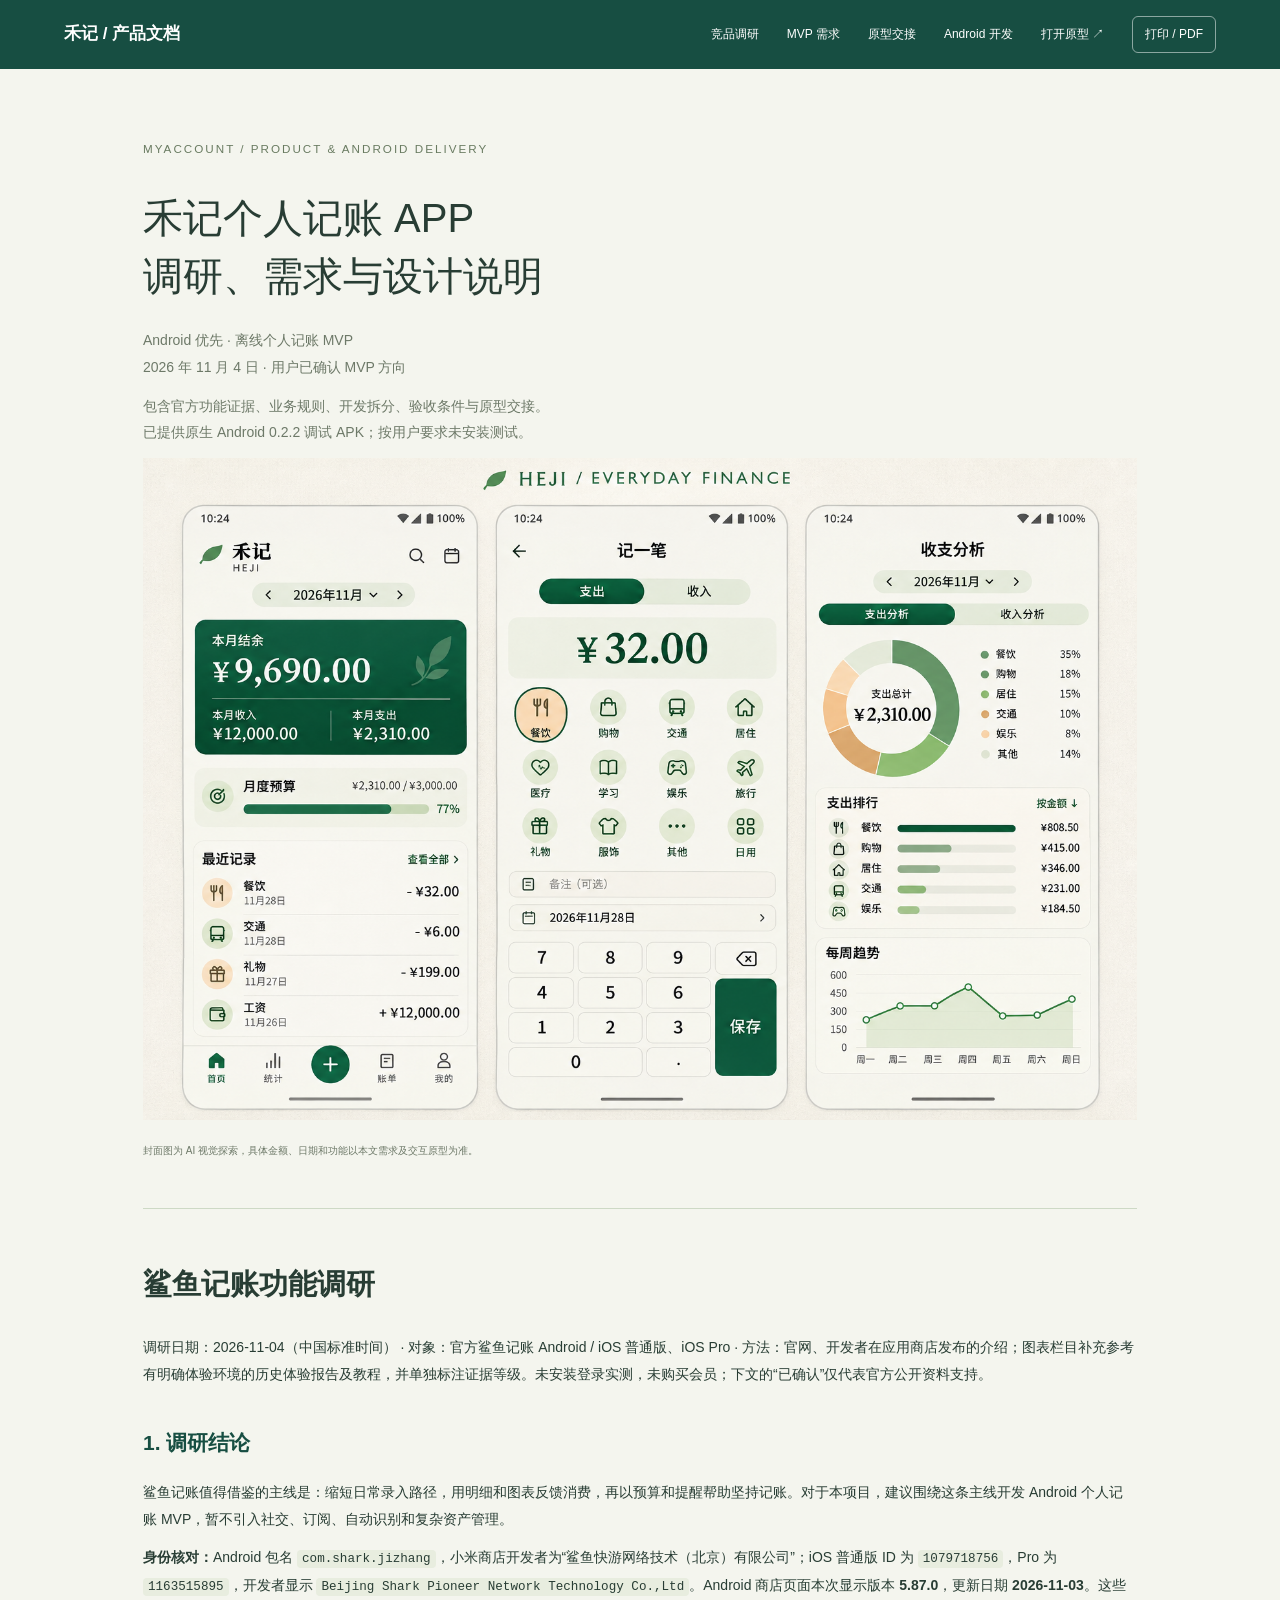
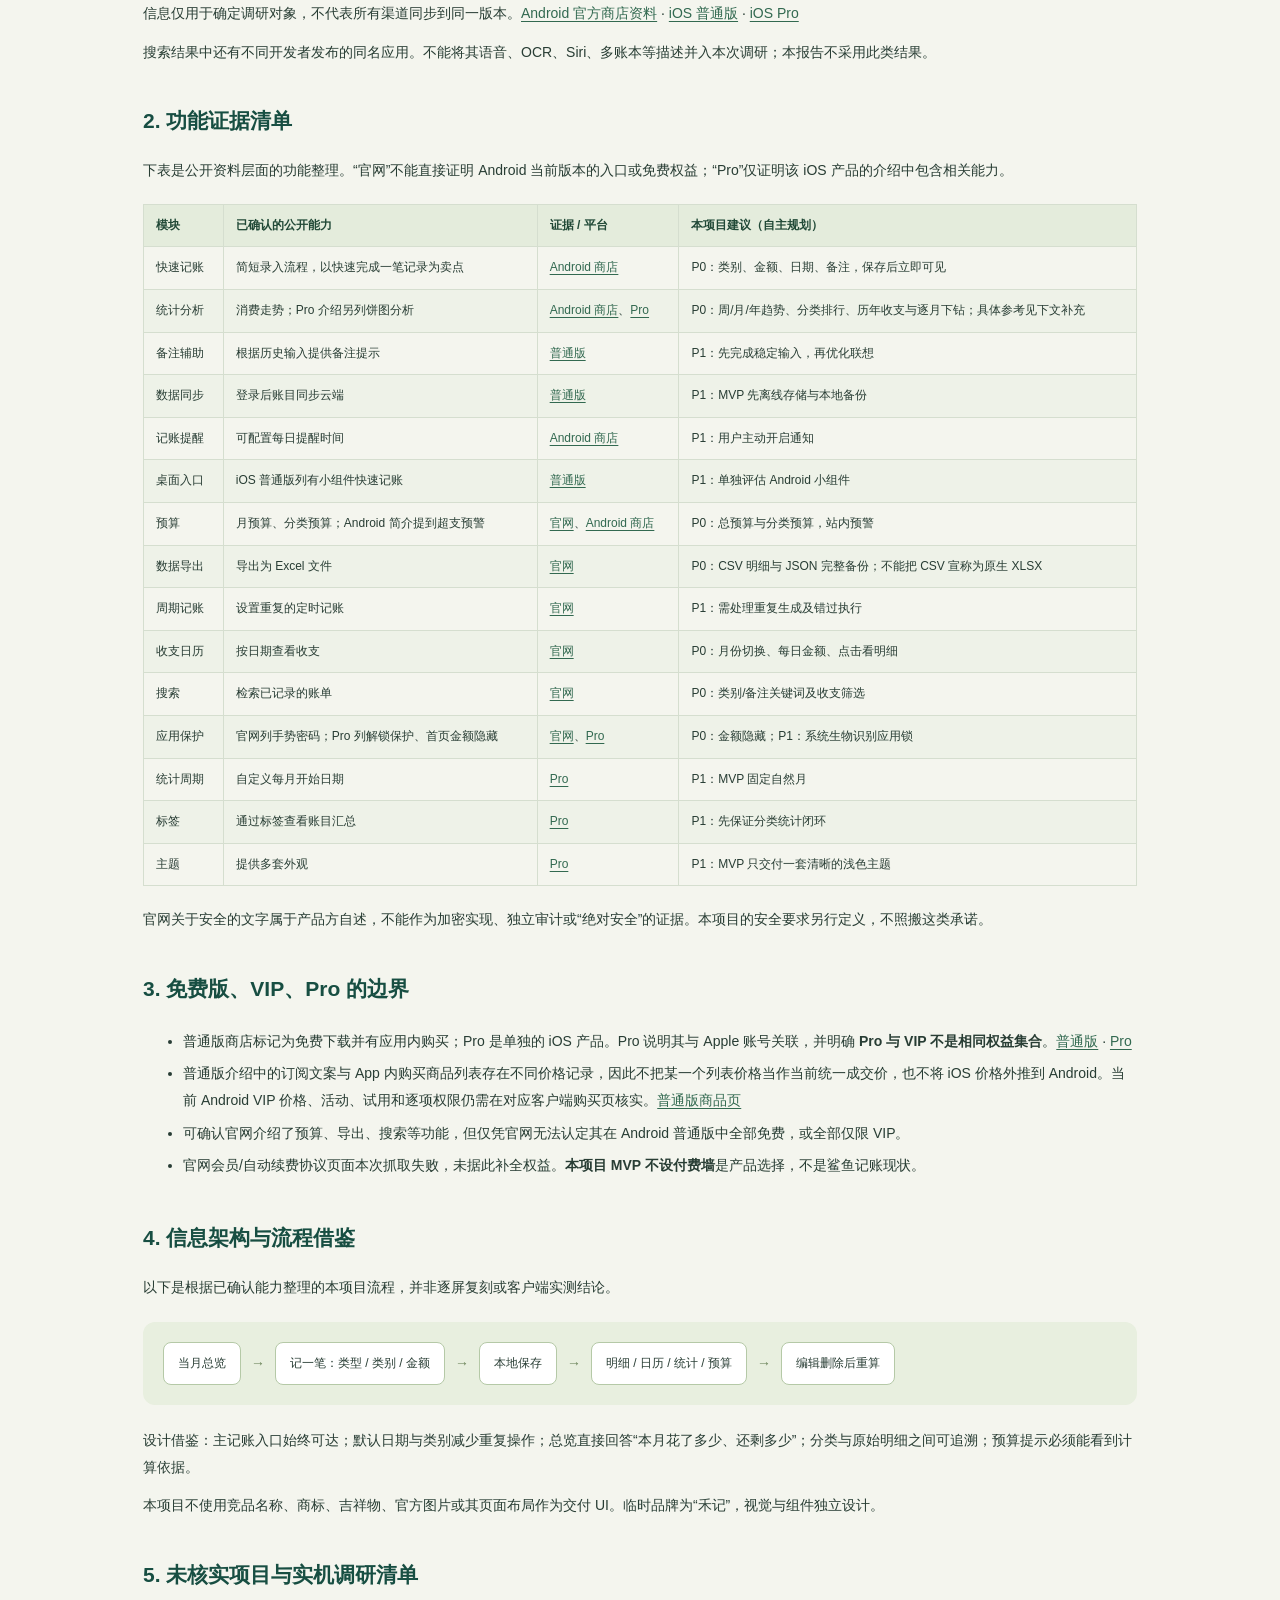
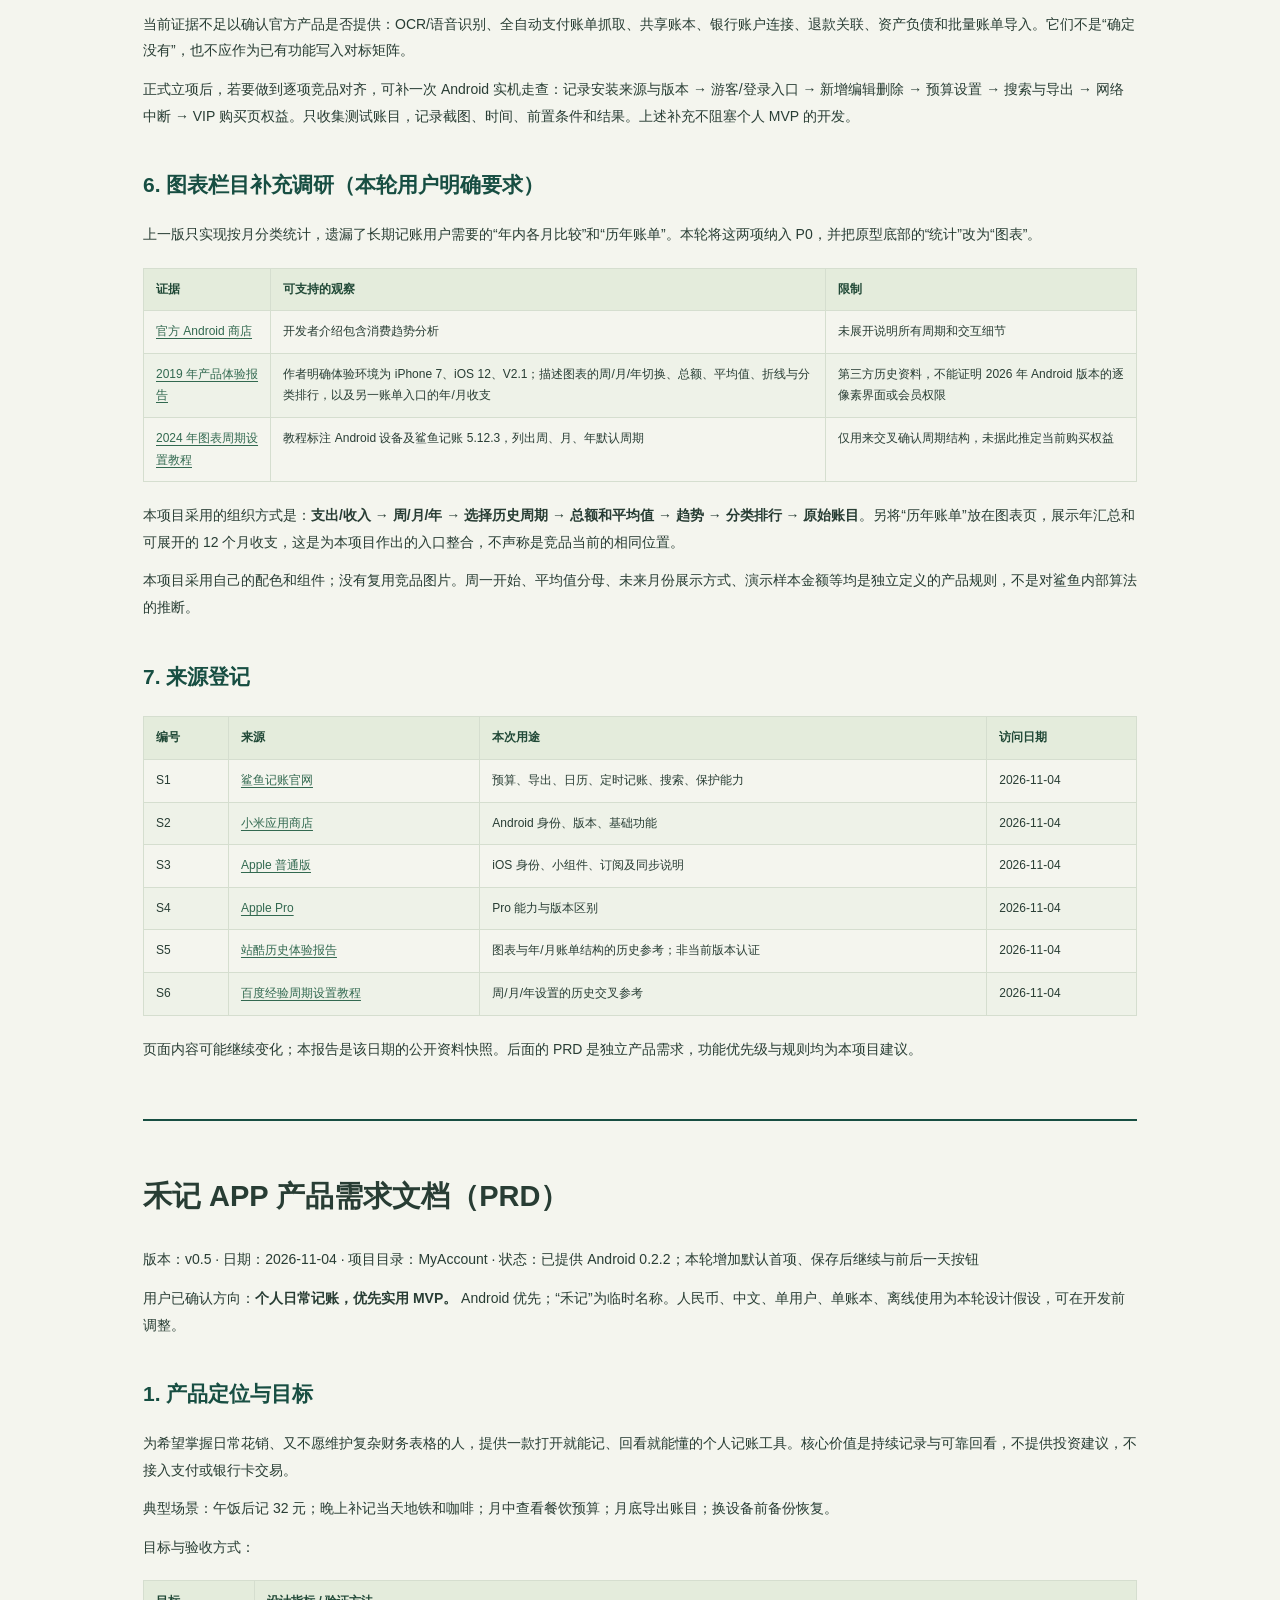
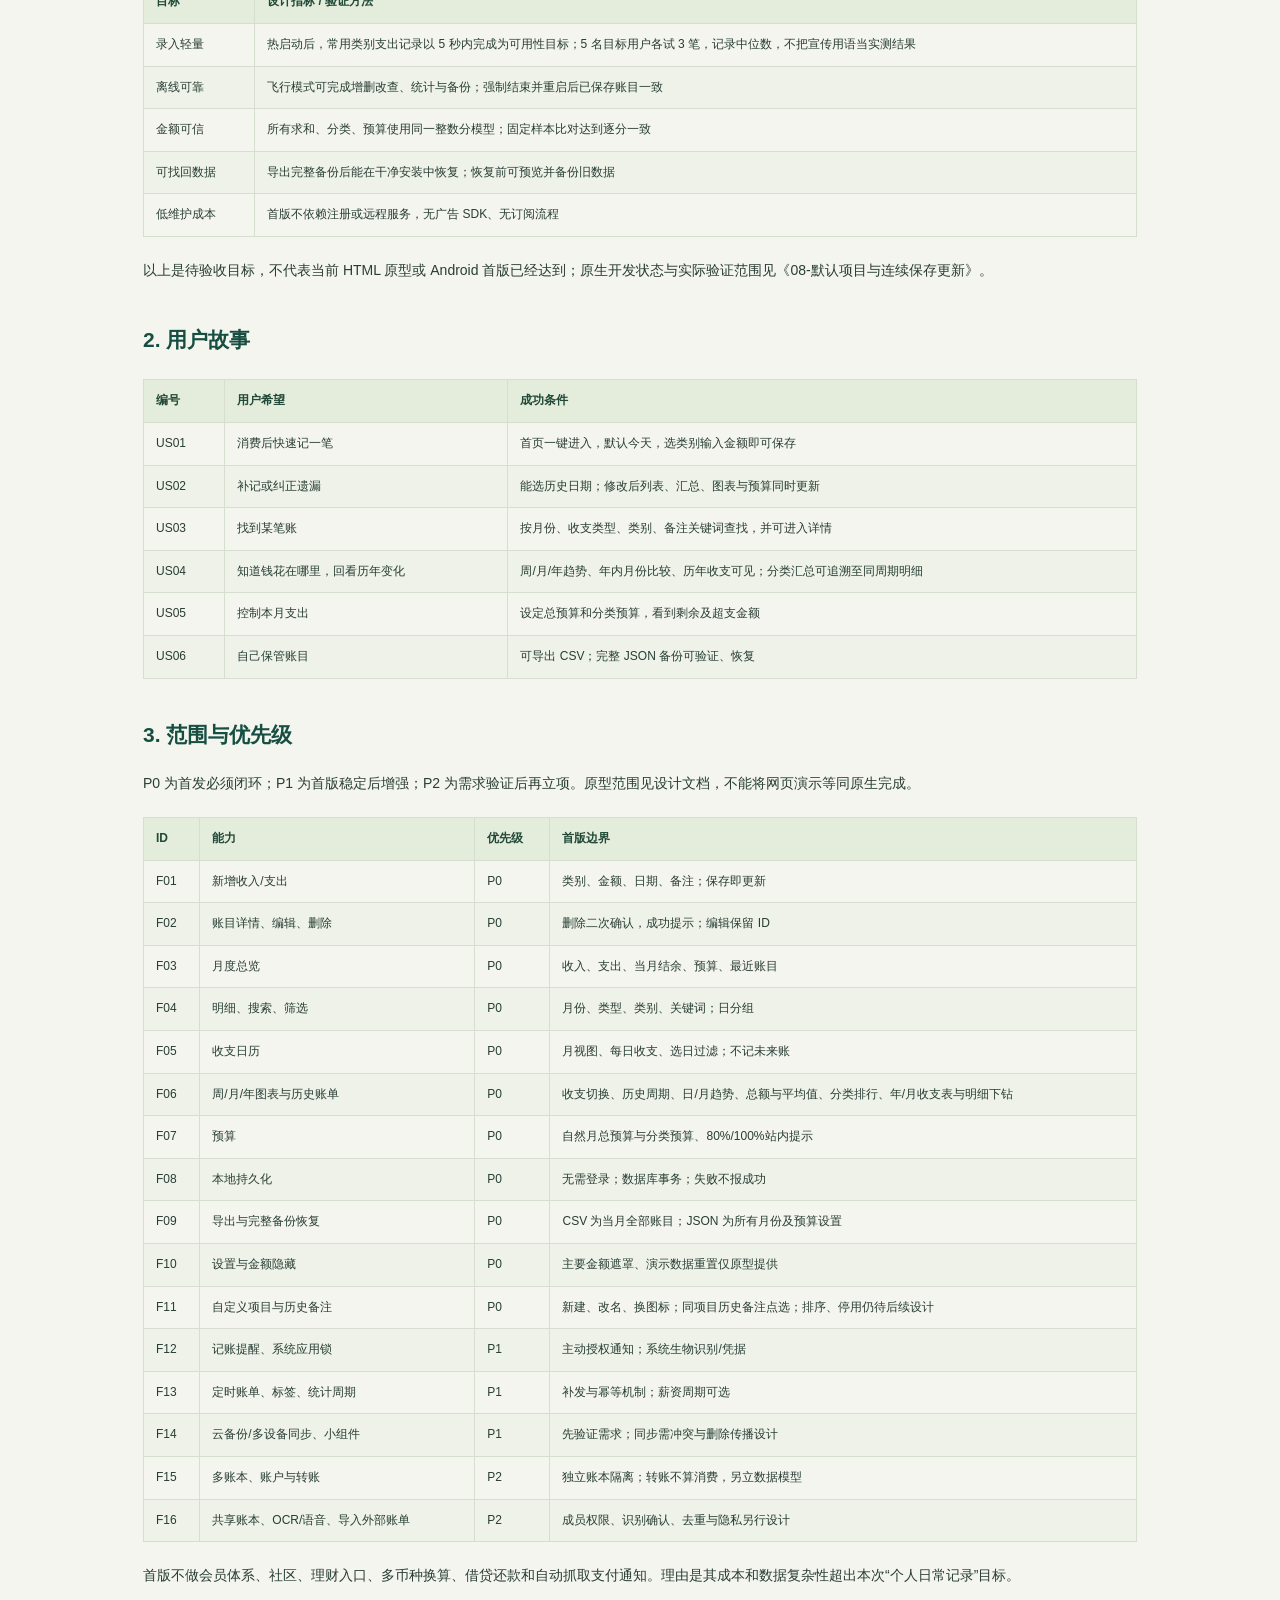
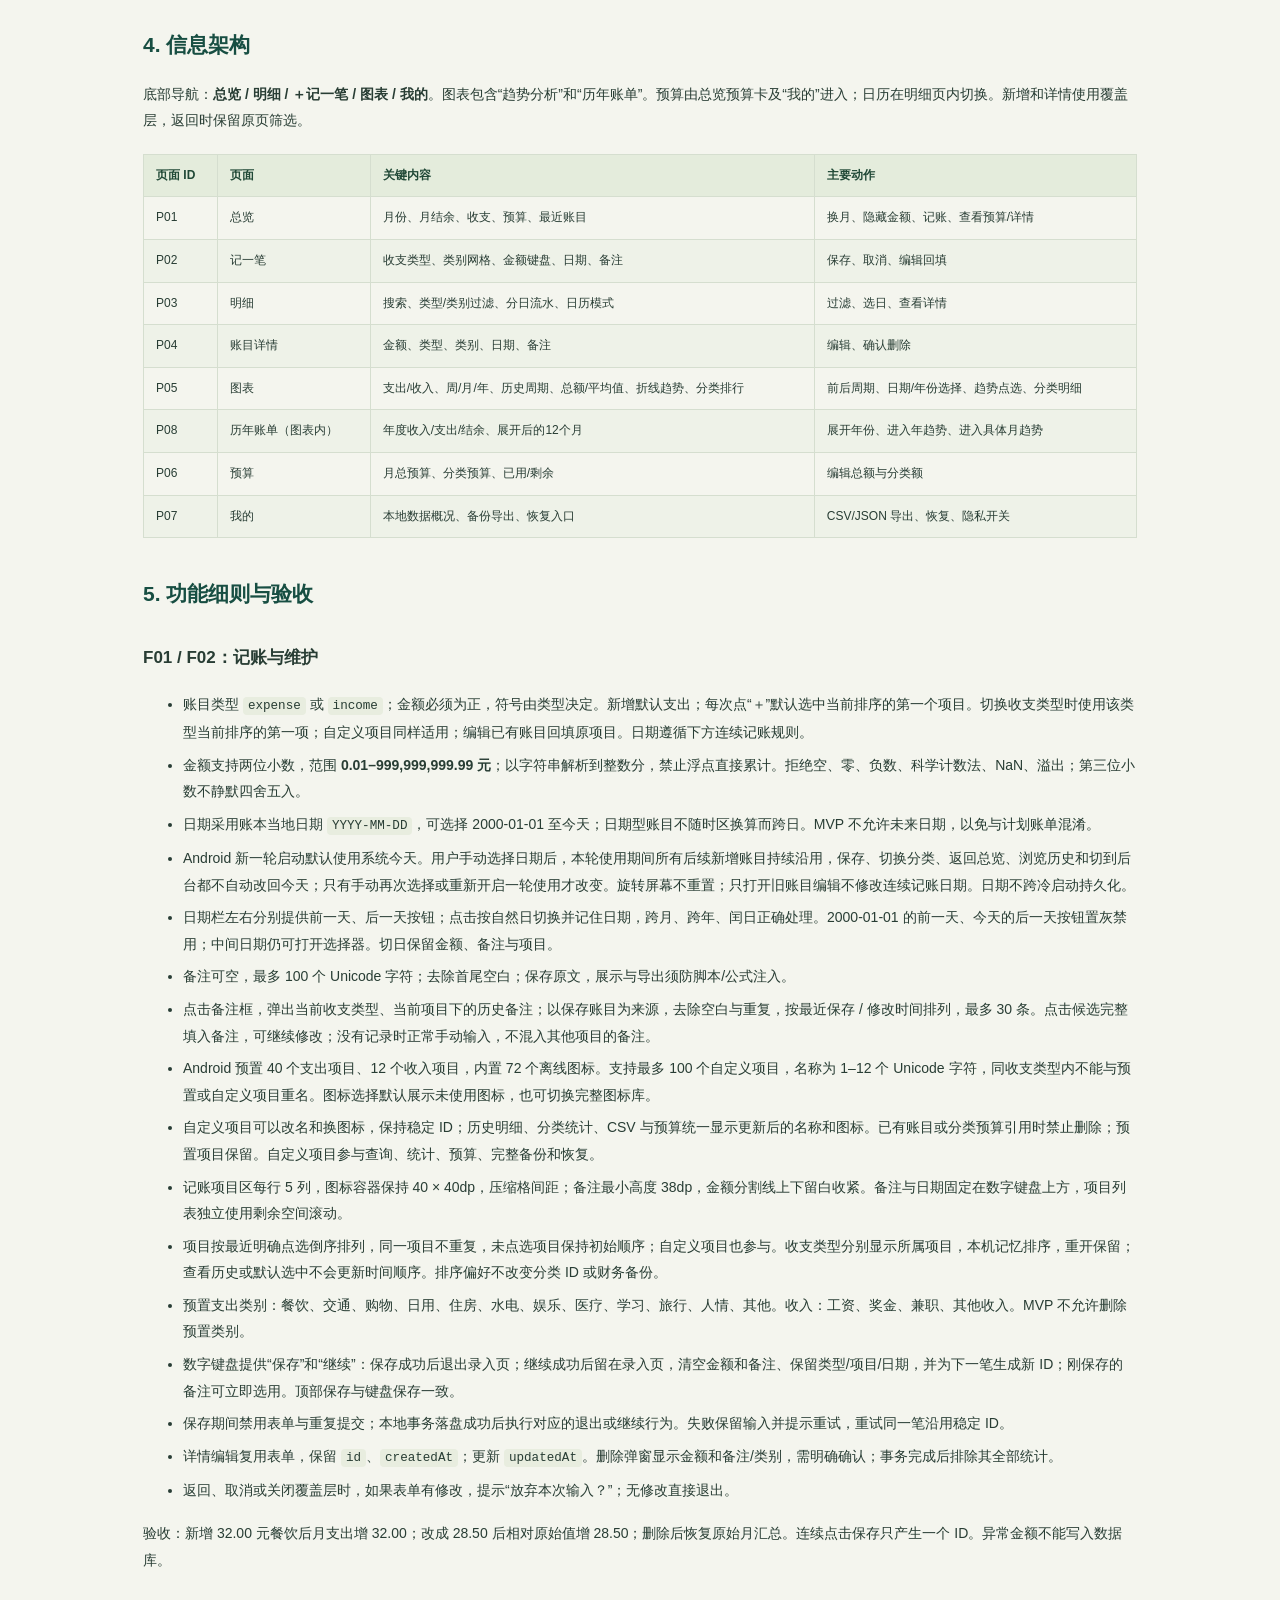
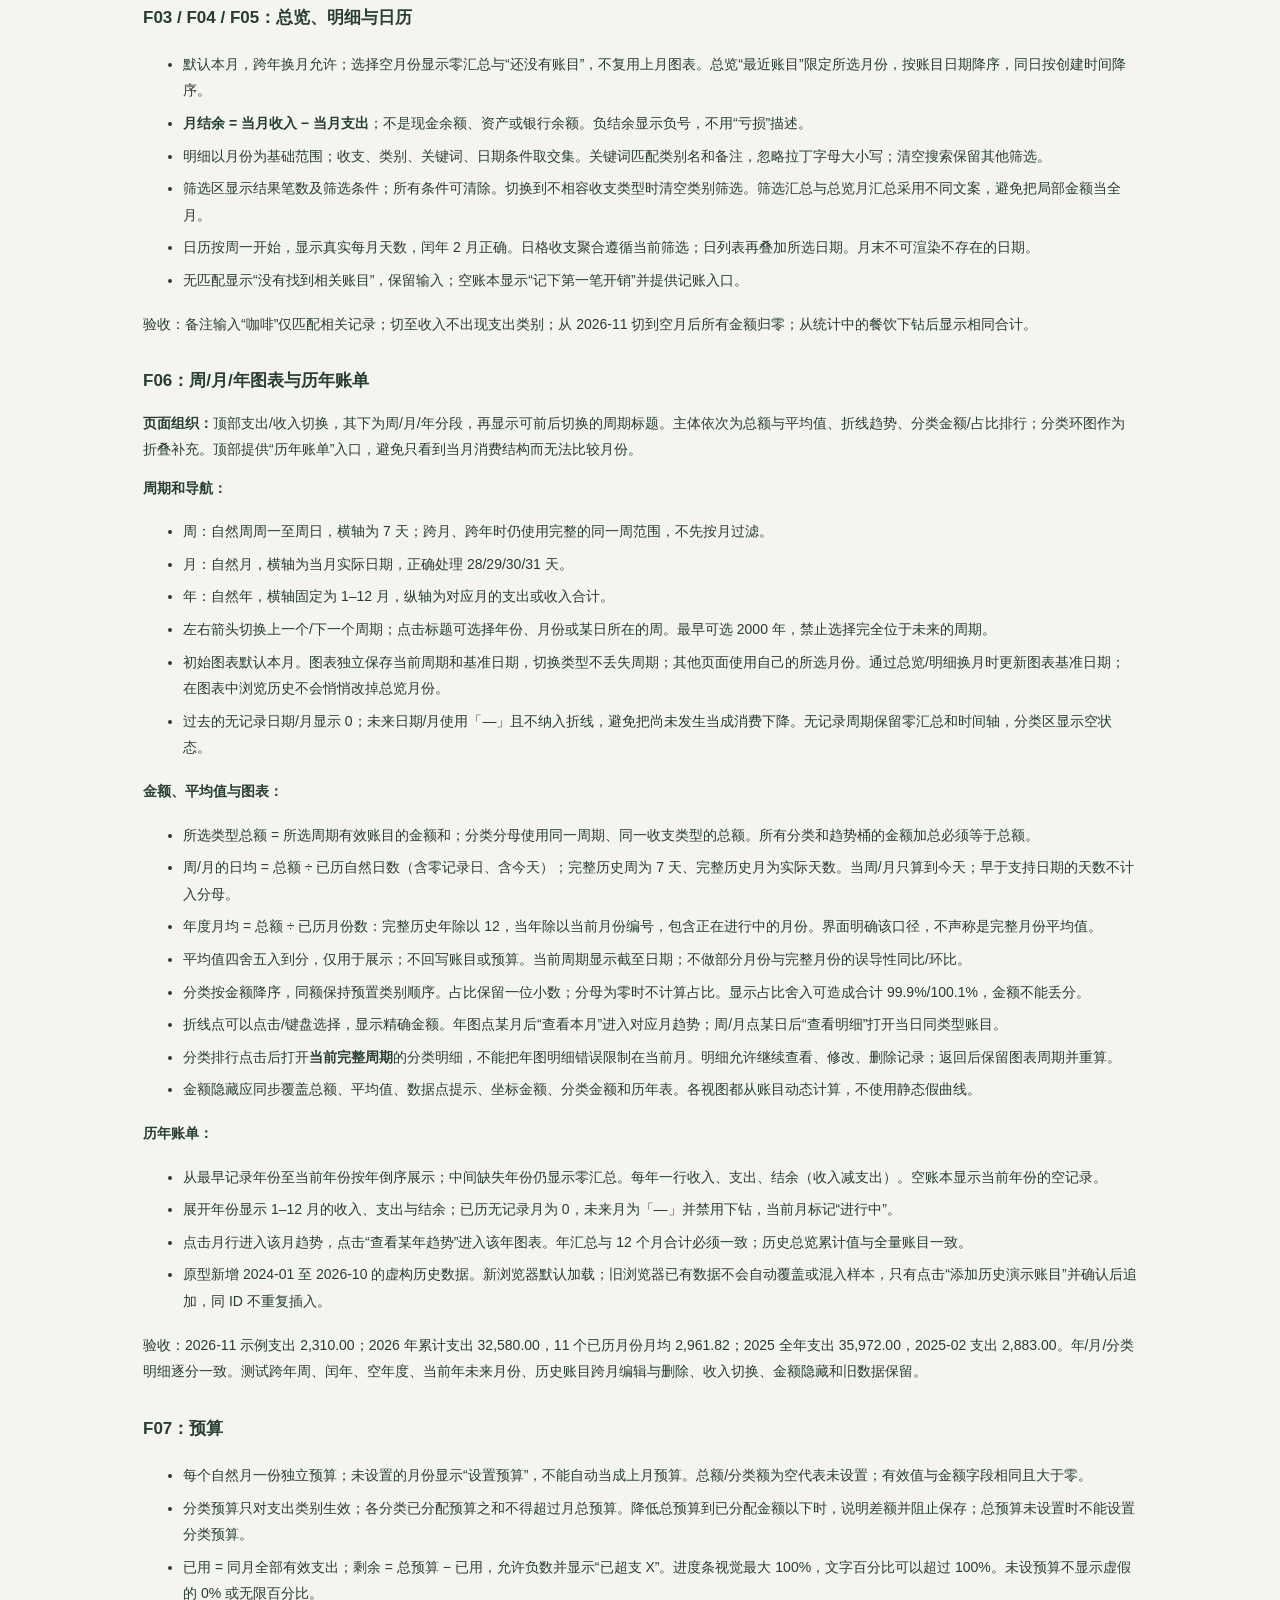
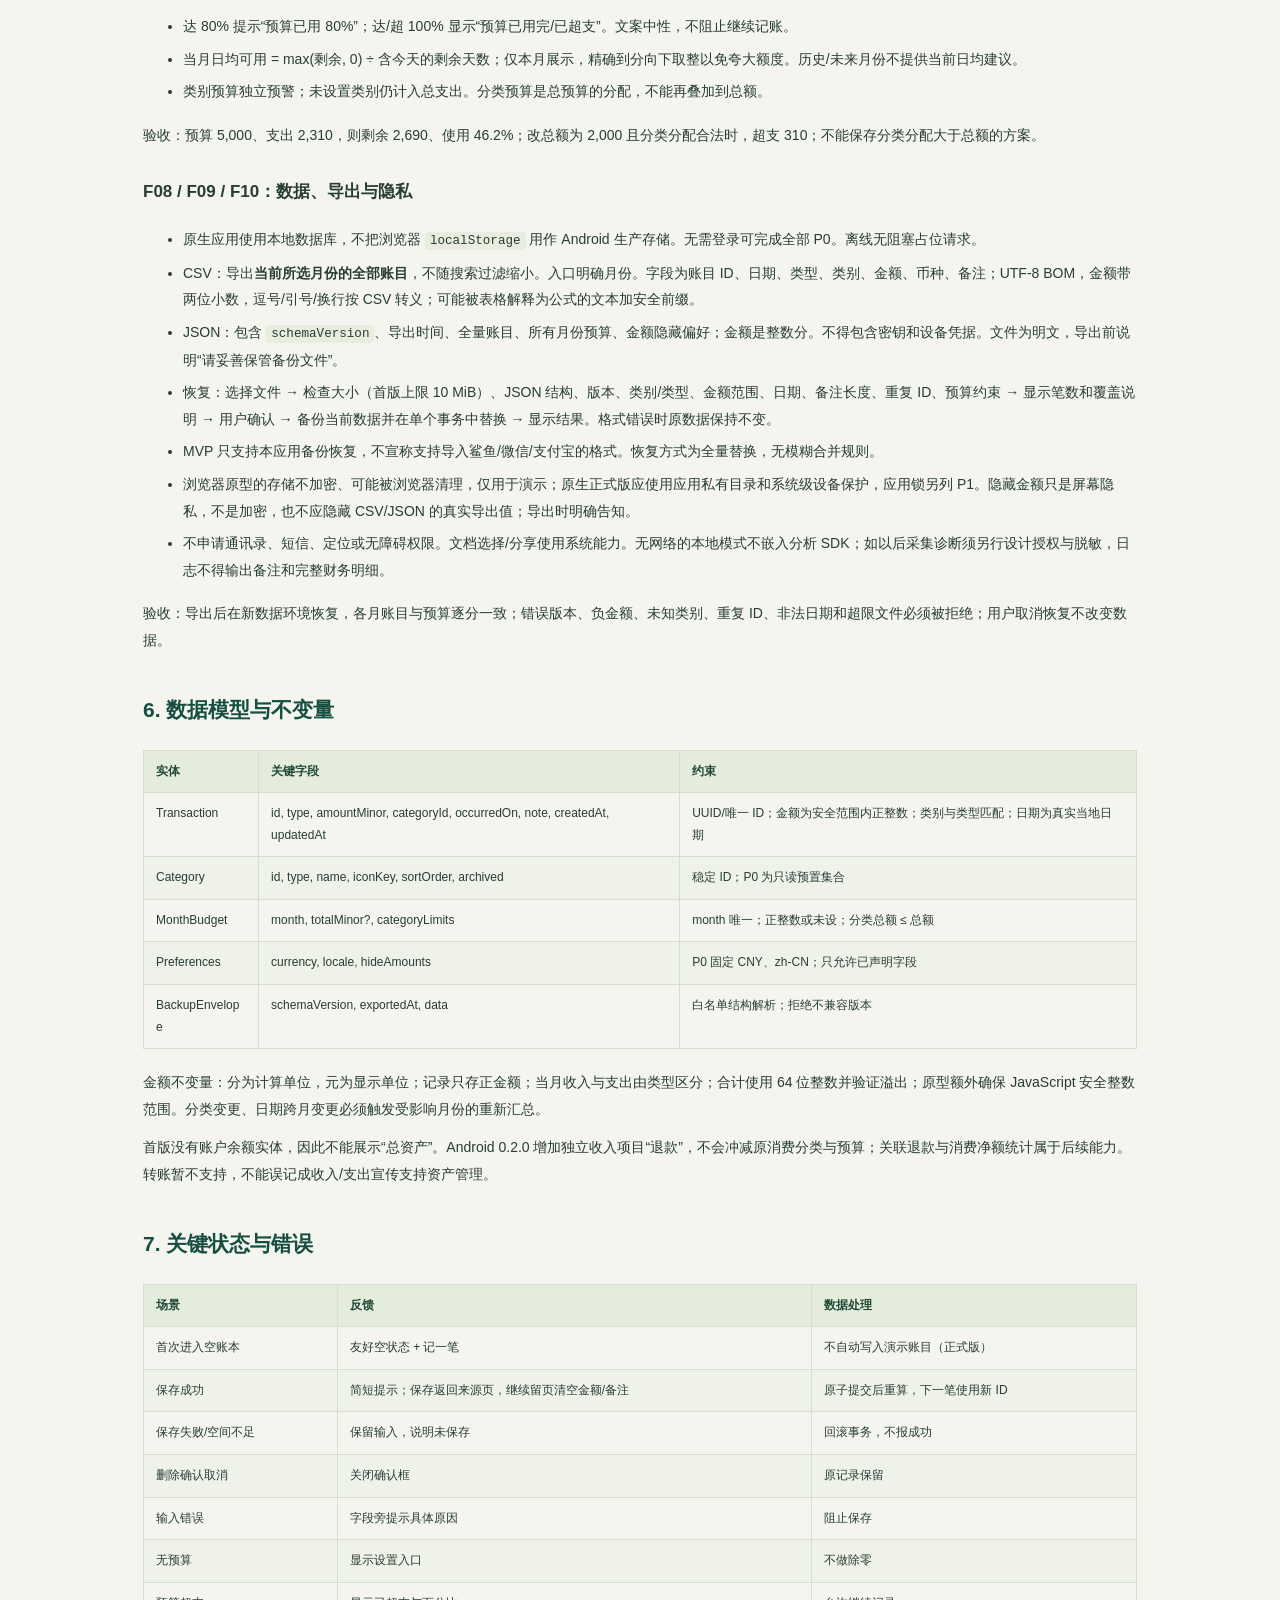
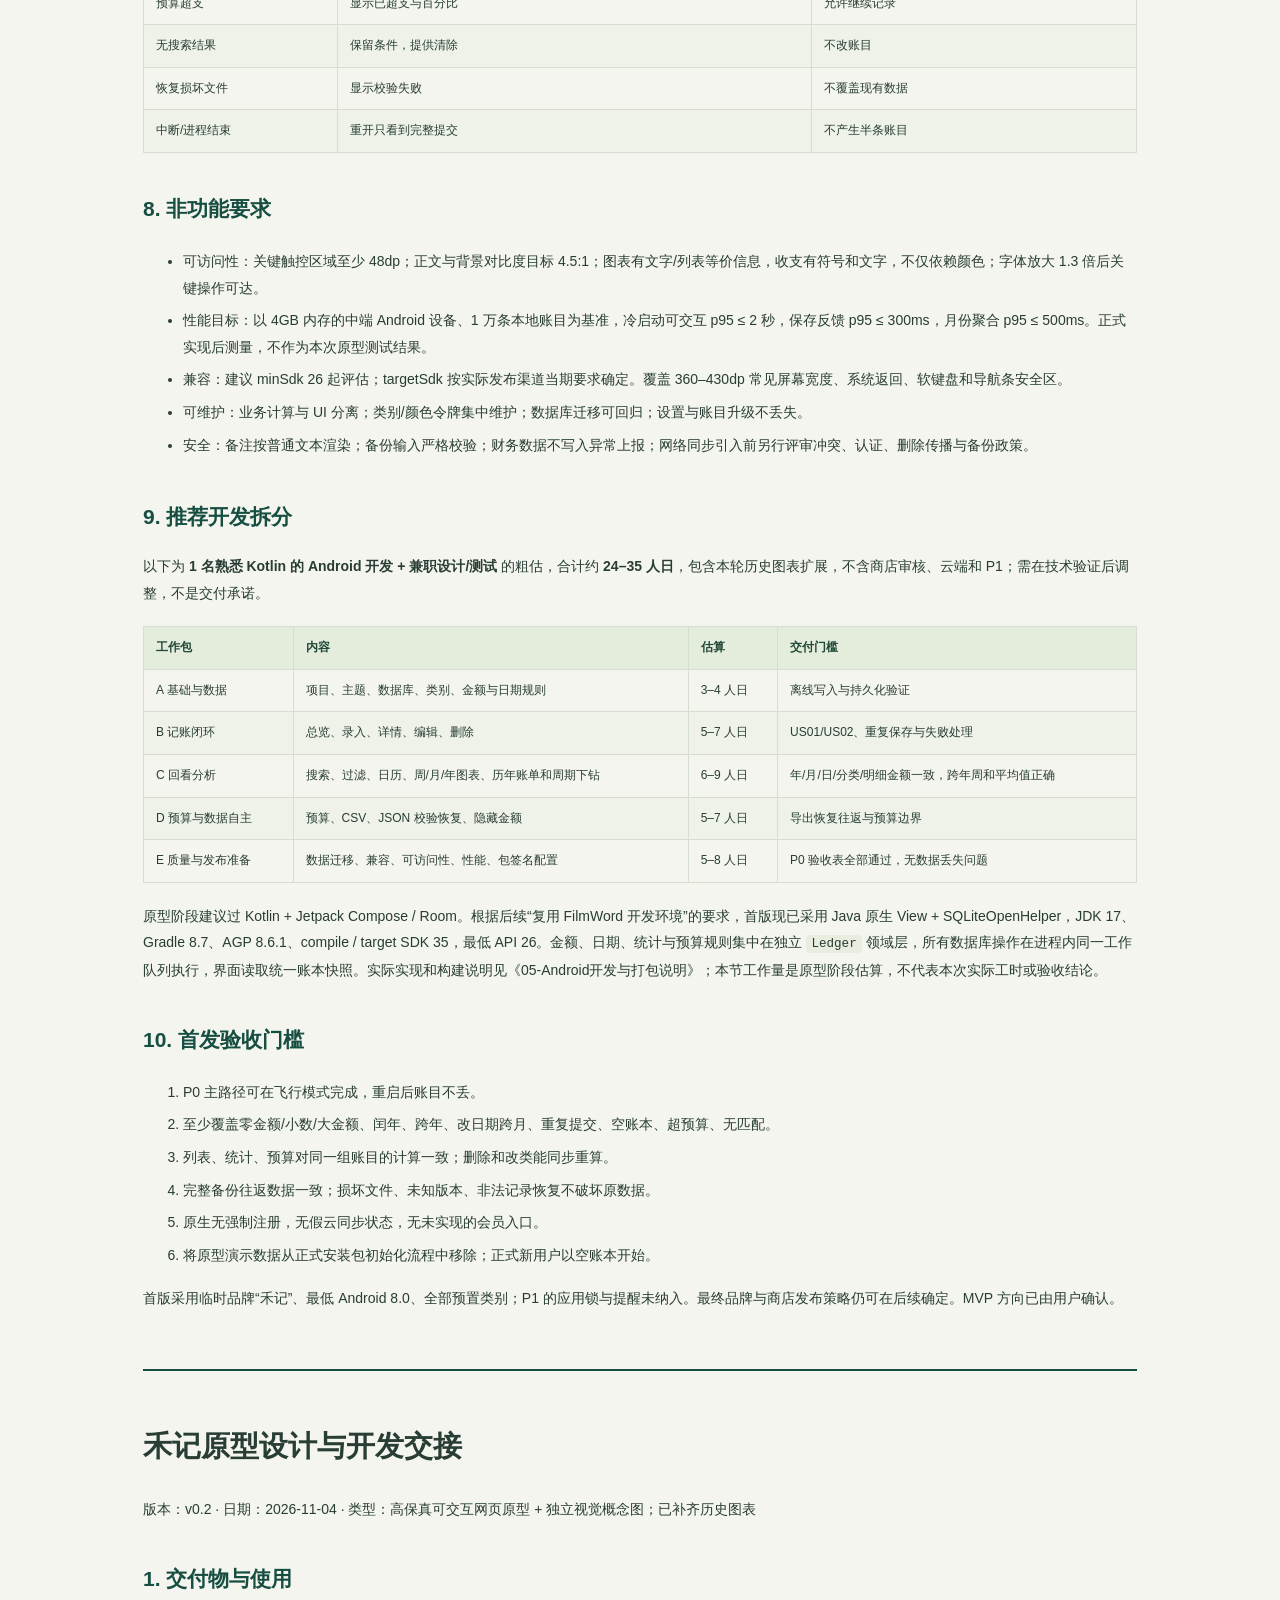
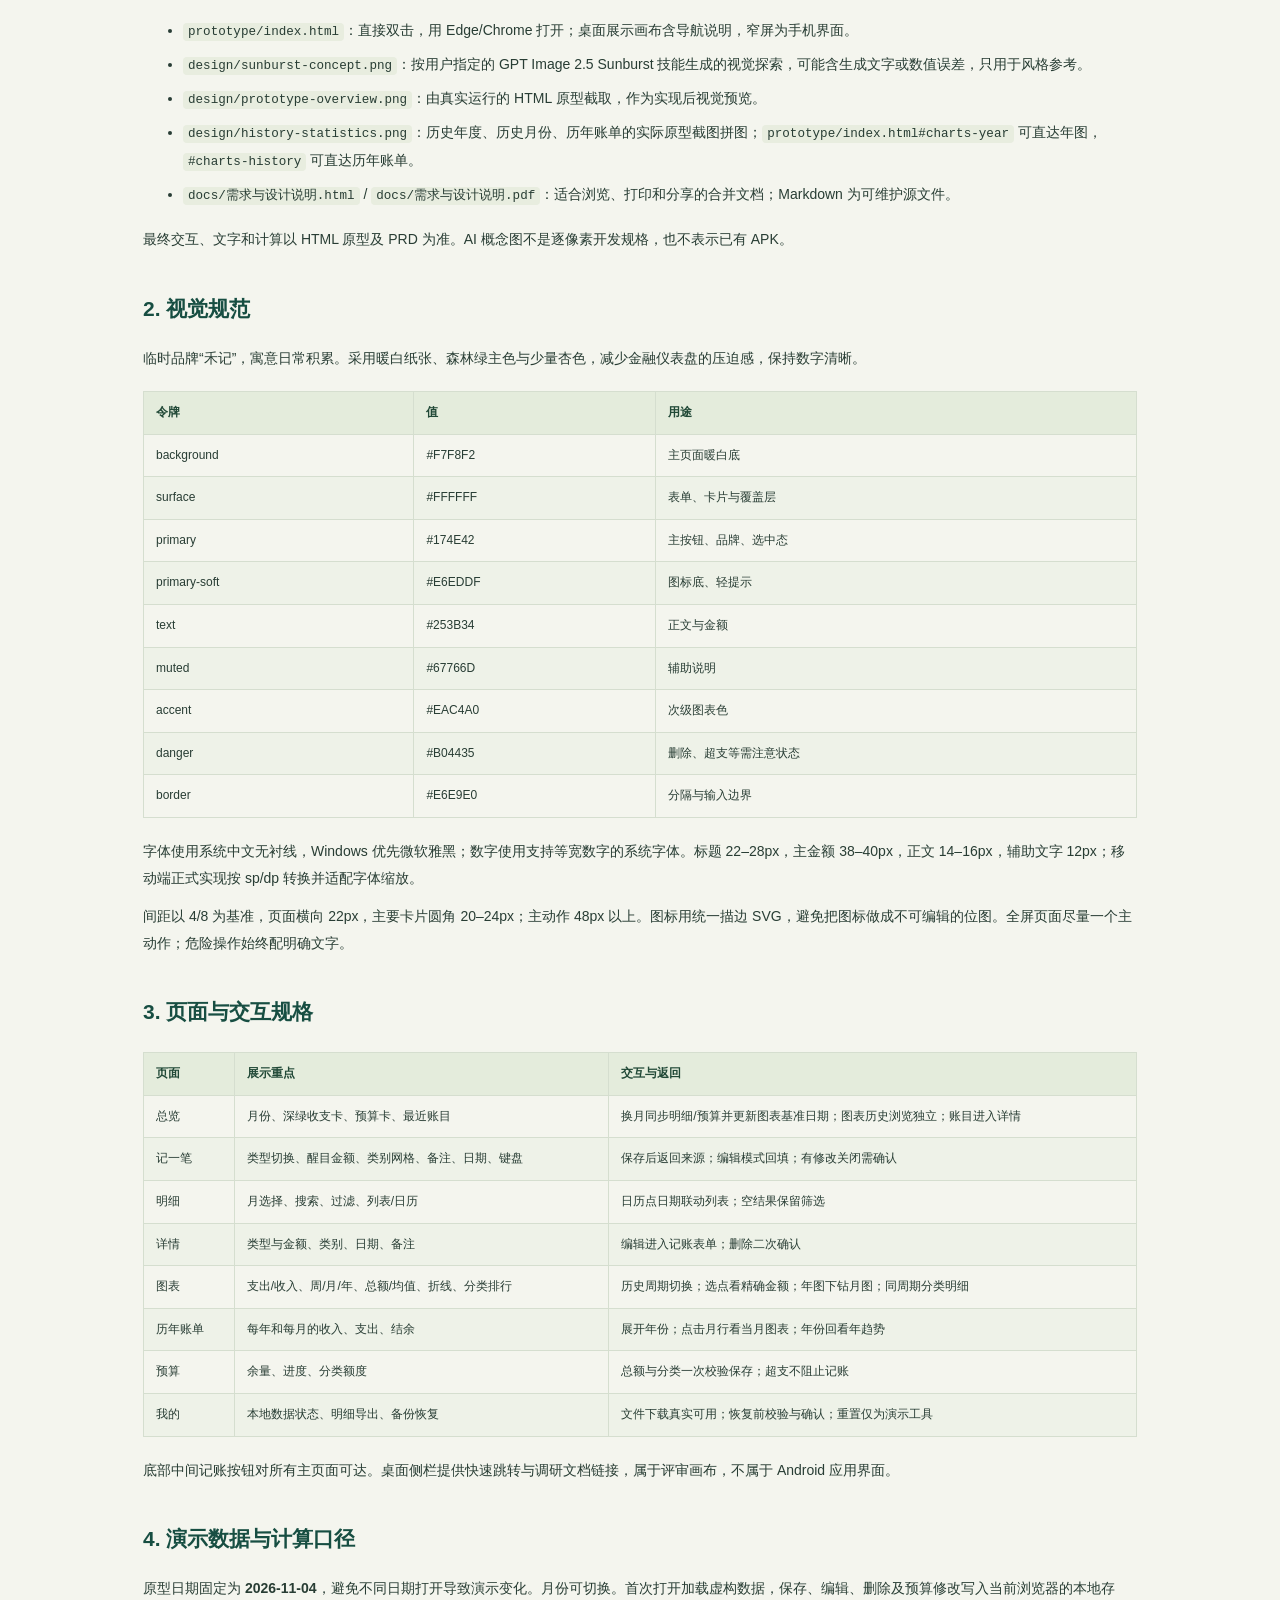
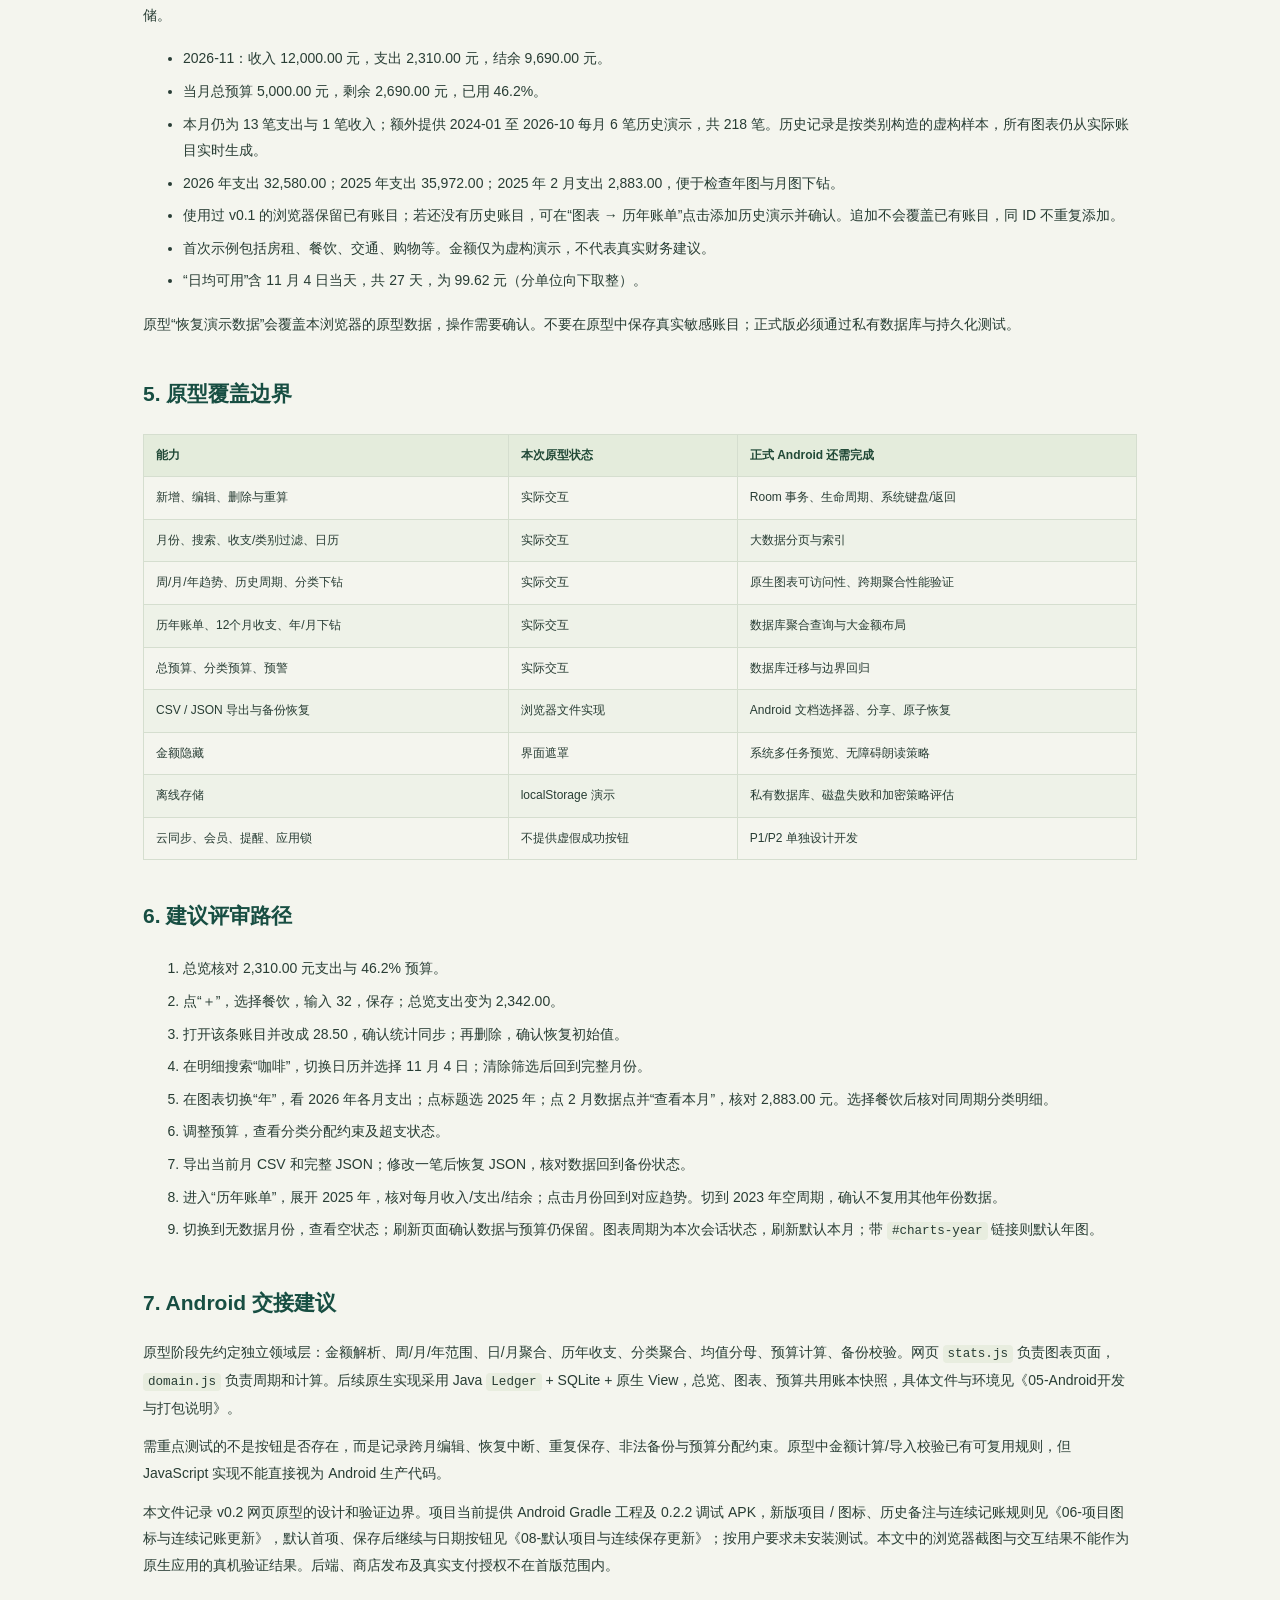
==== docs/需求与设计说明.html @ 13202011 "Add first-project defaults, continuous entry saves and day navigation" ====
<!doctype html><html lang="zh-CN"><head><meta charset="utf-8"><meta name="viewport" content="width=device-width,initial-scale=1"><title>禾记 · 调研、需求与设计说明</title><style>
*{box-sizing:border-box}html{scroll-behavior:smooth}body{margin:0;background:#f4f5ee;color:#283d34;font-family:"Microsoft YaHei","Segoe UI",sans-serif;font-size:14px;line-height:1.9}nav{position:sticky;top:0;z-index:3;background:#174e42;color:#fff;padding:16px 5%;display:flex;gap:28px;align-items:center;font-size:12px}nav a{color:#fff;text-decoration:none}nav strong{font-size:17px;margin-right:auto}main{max-width:1050px;margin:38px auto;padding:0 28px}.cover{padding:28px 0 36px;border-bottom:1px solid #cdd9c5}.cover small{letter-spacing:2px;color:#697b61}.cover h1{font-size:40px;font-weight:500;line-height:1.45}.cover p{color:#6d7968}article{scroll-margin-top:80px;padding:20px 0 45px}article+article{border-top:2px solid #174e42}h1{font-size:29px;margin:28px 0 22px}h2{font-size:21px;color:#174e42;margin:36px 0 16px}h3{font-size:17px;margin:28px 0 12px}p{margin:12px 0}table{border-collapse:collapse;width:100%;font-size:12px;margin:20px 0;line-height:1.8}th,td{border:1px solid #d5decf;padding:10px 12px;text-align:left;vertical-align:top;overflow-wrap:anywhere}th{background:#e4ecdc;color:#214937;font-weight:600}tbody tr:nth-child(even){background:#eef2e8}a{color:#326950;text-underline-offset:3px}li{padding:3px 0}code{background:#e8eddf;padding:2px 5px;border-radius:4px;font-family:Consolas,monospace;font-size:.9em;overflow-wrap:anywhere}pre{white-space:pre-wrap;background:#e8eddf;padding:18px;border-radius:12px;line-height:1.6;overflow:auto}pre code{padding:0}blockquote{border-left:3px solid #93ad84;margin:20px 0;padding:0 18px}img{max-width:100%}.print-button{border:1px solid #ffffff80;background:none;color:white;padding:6px 12px;border-radius:6px;cursor:pointer;font:inherit}.flow{display:flex;flex-wrap:wrap;gap:10px;margin:22px 0;padding:20px;background:#e8efdf;border-radius:12px}.flow span{background:white;border:1px solid #b5c9a7;border-radius:8px;padding:9px 14px;font-size:12px}.flow i{align-self:center;font-style:normal;color:#6d865c}.footer{padding:25px 0;color:#74846b;font-size:11px}
@media(max-width:700px){nav{gap:12px;flex-wrap:wrap;padding:12px 18px}nav strong{width:100%}main{padding:0 17px;margin-top:20px}.cover h1{font-size:30px}h1{font-size:25px}table{display:block;overflow:auto}th,td{min-width:100px}.print-button{display:none}}
@media print{@page{size:A4;margin:16mm 13mm 18mm}body{background:white;font-size:10px;line-height:1.7}nav{display:none}main{max-width:none;margin:0;padding:0}.cover{break-after:page;padding:30mm 0 0;border:0}.cover h1{font-size:32px}.cover img{margin-top:25px;width:100%}article{padding:0;scroll-margin:0}article+article{break-before:page;border:0}h1{font-size:23px}h2{font-size:16px;margin-top:22px}h3{font-size:13px}h1,h2,h3{break-after:avoid}table{font-size:9px;line-height:1.6;display:table}th,td{padding:6px;min-width:0}tr{break-inside:avoid}thead{display:table-header-group}pre{font-size:9px;break-inside:avoid}a{color:#28543d;text-decoration:none}.flow{break-inside:avoid}p{orphans:3;widows:3}.footer{display:none}}
</style></head><body><nav><strong>禾记 / 产品文档</strong><a href="#research">竞品调研</a><a href="#prd">MVP 需求</a><a href="#design">原型交接</a><a href="#android">Android 开发</a><a href="../prototype/index.html">打开原型 ↗</a><button class="print-button" onclick="window.print()">打印 / PDF</button></nav><main><section class="cover"><small>MYACCOUNT / PRODUCT & ANDROID DELIVERY</small><h1>禾记个人记账 APP<br>调研、需求与设计说明</h1><p>Android 优先 · 离线个人记账 MVP<br>2026 年 11 月 4 日 · 用户已确认 MVP 方向</p><p>包含官方功能证据、业务规则、开发拆分、验收条件与原型交接。<br>已提供原生 Android 0.2.2 调试 APK；按用户要求未安装测试。</p><img src="../design/sunburst-concept.png" alt="Sunburst 原创视觉探索"><p style="font-size:10px">封面图为 AI 视觉探索，具体金额、日期和功能以本文需求及交互原型为准。</p></section><article id="research"><h1 id="_1">鲨鱼记账功能调研</h1>
<p>调研日期：2026-11-04（中国标准时间） · 对象：官方鲨鱼记账 Android / iOS 普通版、iOS Pro · 方法：官网、开发者在应用商店发布的介绍；图表栏目补充参考有明确体验环境的历史体验报告及教程，并单独标注证据等级。未安装登录实测，未购买会员；下文的“已确认”仅代表官方公开资料支持。</p>
<h2 id="1">1. 调研结论</h2>
<p>鲨鱼记账值得借鉴的主线是：缩短日常录入路径，用明细和图表反馈消费，再以预算和提醒帮助坚持记账。对于本项目，建议围绕这条主线开发 Android 个人记账 MVP，暂不引入社交、订阅、自动识别和复杂资产管理。</p>
<p><strong>身份核对：</strong>Android 包名 <code>com.shark.jizhang</code>，小米商店开发者为“鲨鱼快游网络技术（北京）有限公司”；iOS 普通版 ID 为 <code>1079718756</code>，Pro 为 <code>1163515895</code>，开发者显示 <code>Beijing Shark Pioneer Network Technology Co.,Ltd</code>。Android 商店页面本次显示版本 <strong>5.87.0</strong>，更新日期 <strong>2026-11-03</strong>。这些信息仅用于确定调研对象，不代表所有渠道同步到同一版本。<a href="https://m.app.mi.com/details?id=com.shark.jizhang">Android 官方商店资料</a> · <a href="https://apps.apple.com/cn/app/id1079718756">iOS 普通版</a> · <a href="https://apps.apple.com/cn/app/id1163515895">iOS Pro</a></p>
<p>搜索结果中还有不同开发者发布的同名应用。不能将其语音、OCR、Siri、多账本等描述并入本次调研；本报告不采用此类结果。</p>
<h2 id="2">2. 功能证据清单</h2>
<p>下表是公开资料层面的功能整理。“官网”不能直接证明 Android 当前版本的入口或免费权益；“Pro”仅证明该 iOS 产品的介绍中包含相关能力。</p>
<table>
<thead>
<tr>
<th>模块</th>
<th>已确认的公开能力</th>
<th>证据 / 平台</th>
<th>本项目建议（自主规划）</th>
</tr>
</thead>
<tbody>
<tr>
<td>快速记账</td>
<td>简短录入流程，以快速完成一笔记录为卖点</td>
<td><a href="https://m.app.mi.com/details?id=com.shark.jizhang">Android 商店</a></td>
<td>P0：类别、金额、日期、备注，保存后立即可见</td>
</tr>
<tr>
<td>统计分析</td>
<td>消费走势；Pro 介绍另列饼图分析</td>
<td><a href="https://m.app.mi.com/details?id=com.shark.jizhang">Android 商店</a>、<a href="https://apps.apple.com/cn/app/id1163515895">Pro</a></td>
<td>P0：周/月/年趋势、分类排行、历年收支与逐月下钻；具体参考见下文补充</td>
</tr>
<tr>
<td>备注辅助</td>
<td>根据历史输入提供备注提示</td>
<td><a href="https://apps.apple.com/cn/app/id1079718756">普通版</a></td>
<td>P1：先完成稳定输入，再优化联想</td>
</tr>
<tr>
<td>数据同步</td>
<td>登录后账目同步云端</td>
<td><a href="https://apps.apple.com/cn/app/id1079718756">普通版</a></td>
<td>P1：MVP 先离线存储与本地备份</td>
</tr>
<tr>
<td>记账提醒</td>
<td>可配置每日提醒时间</td>
<td><a href="https://m.app.mi.com/details?id=com.shark.jizhang">Android 商店</a></td>
<td>P1：用户主动开启通知</td>
</tr>
<tr>
<td>桌面入口</td>
<td>iOS 普通版列有小组件快速记账</td>
<td><a href="https://apps.apple.com/cn/app/id1079718756">普通版</a></td>
<td>P1：单独评估 Android 小组件</td>
</tr>
<tr>
<td>预算</td>
<td>月预算、分类预算；Android 简介提到超支预警</td>
<td><a href="https://www.shayujizhang.com/">官网</a>、<a href="https://m.app.mi.com/details?id=com.shark.jizhang">Android 商店</a></td>
<td>P0：总预算与分类预算，站内预警</td>
</tr>
<tr>
<td>数据导出</td>
<td>导出为 Excel 文件</td>
<td><a href="https://www.shayujizhang.com/">官网</a></td>
<td>P0：CSV 明细与 JSON 完整备份；不能把 CSV 宣称为原生 XLSX</td>
</tr>
<tr>
<td>周期记账</td>
<td>设置重复的定时记账</td>
<td><a href="https://www.shayujizhang.com/">官网</a></td>
<td>P1：需处理重复生成及错过执行</td>
</tr>
<tr>
<td>收支日历</td>
<td>按日期查看收支</td>
<td><a href="https://www.shayujizhang.com/">官网</a></td>
<td>P0：月份切换、每日金额、点击看明细</td>
</tr>
<tr>
<td>搜索</td>
<td>检索已记录的账单</td>
<td><a href="https://www.shayujizhang.com/">官网</a></td>
<td>P0：类别/备注关键词及收支筛选</td>
</tr>
<tr>
<td>应用保护</td>
<td>官网列手势密码；Pro 列解锁保护、首页金额隐藏</td>
<td><a href="https://www.shayujizhang.com/">官网</a>、<a href="https://apps.apple.com/cn/app/id1163515895">Pro</a></td>
<td>P0：金额隐藏；P1：系统生物识别应用锁</td>
</tr>
<tr>
<td>统计周期</td>
<td>自定义每月开始日期</td>
<td><a href="https://apps.apple.com/cn/app/id1163515895">Pro</a></td>
<td>P1：MVP 固定自然月</td>
</tr>
<tr>
<td>标签</td>
<td>通过标签查看账目汇总</td>
<td><a href="https://apps.apple.com/cn/app/id1163515895">Pro</a></td>
<td>P1：先保证分类统计闭环</td>
</tr>
<tr>
<td>主题</td>
<td>提供多套外观</td>
<td><a href="https://apps.apple.com/cn/app/id1163515895">Pro</a></td>
<td>P1：MVP 只交付一套清晰的浅色主题</td>
</tr>
</tbody>
</table>
<p>官网关于安全的文字属于产品方自述，不能作为加密实现、独立审计或“绝对安全”的证据。本项目的安全要求另行定义，不照搬这类承诺。</p>
<h2 id="3-vippro">3. 免费版、VIP、Pro 的边界</h2>
<ul>
<li>普通版商店标记为免费下载并有应用内购买；Pro 是单独的 iOS 产品。Pro 说明其与 Apple 账号关联，并明确 <strong>Pro 与 VIP 不是相同权益集合</strong>。<a href="https://apps.apple.com/cn/app/id1079718756">普通版</a> · <a href="https://apps.apple.com/cn/app/id1163515895">Pro</a></li>
<li>普通版介绍中的订阅文案与 App 内购买商品列表存在不同价格记录，因此不把某一个列表价格当作当前统一成交价，也不将 iOS 价格外推到 Android。当前 Android VIP 价格、活动、试用和逐项权限仍需在对应客户端购买页核实。<a href="https://apps.apple.com/cn/app/id1079718756">普通版商品页</a></li>
<li>可确认官网介绍了预算、导出、搜索等功能，但仅凭官网无法认定其在 Android 普通版中全部免费，或全部仅限 VIP。</li>
<li>官网会员/自动续费协议页面本次抓取失败，未据此补全权益。<strong>本项目 MVP 不设付费墙</strong>是产品选择，不是鲨鱼记账现状。</li>
</ul>
<h2 id="4">4. 信息架构与流程借鉴</h2>
<p>以下是根据已确认能力整理的本项目流程，并非逐屏复刻或客户端实测结论。</p>
<div class="flow"><span>当月总览</span><i>→</i><span>记一笔：类型 / 类别 / 金额</span><i>→</i><span>本地保存</span><i>→</i><span>明细 / 日历 / 统计 / 预算</span><i>→</i><span>编辑删除后重算</span></div>
<p>设计借鉴：主记账入口始终可达；默认日期与类别减少重复操作；总览直接回答“本月花了多少、还剩多少”；分类与原始明细之间可追溯；预算提示必须能看到计算依据。</p>
<p>本项目不使用竞品名称、商标、吉祥物、官方图片或其页面布局作为交付 UI。临时品牌为“禾记”，视觉与组件独立设计。</p>
<h2 id="5">5. 未核实项目与实机调研清单</h2>
<p>当前证据不足以确认官方产品是否提供：OCR/语音识别、全自动支付账单抓取、共享账本、银行账户连接、退款关联、资产负债和批量账单导入。它们不是“确定没有”，也不应作为已有功能写入对标矩阵。</p>
<p>正式立项后，若要做到逐项竞品对齐，可补一次 Android 实机走查：记录安装来源与版本 → 游客/登录入口 → 新增编辑删除 → 预算设置 → 搜索与导出 → 网络中断 → VIP 购买页权益。只收集测试账目，记录截图、时间、前置条件和结果。上述补充不阻塞个人 MVP 的开发。</p>
<h2 id="6">6. 图表栏目补充调研（本轮用户明确要求）</h2>
<p>上一版只实现按月分类统计，遗漏了长期记账用户需要的“年内各月比较”和“历年账单”。本轮将这两项纳入 P0，并把原型底部的“统计”改为“图表”。</p>
<table>
<thead>
<tr>
<th>证据</th>
<th>可支持的观察</th>
<th>限制</th>
</tr>
</thead>
<tbody>
<tr>
<td><a href="https://m.app.mi.com/details?id=com.shark.jizhang">官方 Android 商店</a></td>
<td>开发者介绍包含消费趋势分析</td>
<td>未展开说明所有周期和交互细节</td>
</tr>
<tr>
<td><a href="https://www.zcool.com.cn/article/ZOTYzMjM2.html?lng=zh">2019 年产品体验报告</a></td>
<td>作者明确体验环境为 iPhone 7、iOS 12、V2.1；描述图表的周/月/年切换、总额、平均值、折线与分类排行，以及另一账单入口的年/月收支</td>
<td>第三方历史资料，不能证明 2026 年 Android 版本的逐像素界面或会员权限</td>
</tr>
<tr>
<td><a href="https://jingyan.baidu.com/article/359911f5ea2e8116ff03061e.html">2024 年图表周期设置教程</a></td>
<td>教程标注 Android 设备及鲨鱼记账 5.12.3，列出周、月、年默认周期</td>
<td>仅用来交叉确认周期结构，未据此推定当前购买权益</td>
</tr>
</tbody>
</table>
<p>本项目采用的组织方式是：<strong>支出/收入 → 周/月/年 → 选择历史周期 → 总额和平均值 → 趋势 → 分类排行 → 原始账目</strong>。另将“历年账单”放在图表页，展示年汇总和可展开的 12 个月收支，这是为本项目作出的入口整合，不声称是竞品当前的相同位置。</p>
<p>本项目采用自己的配色和组件；没有复用竞品图片。周一开始、平均值分母、未来月份展示方式、演示样本金额等均是独立定义的产品规则，不是对鲨鱼内部算法的推断。</p>
<h2 id="7">7. 来源登记</h2>
<table>
<thead>
<tr>
<th>编号</th>
<th>来源</th>
<th>本次用途</th>
<th>访问日期</th>
</tr>
</thead>
<tbody>
<tr>
<td>S1</td>
<td><a href="https://www.shayujizhang.com/">鲨鱼记账官网</a></td>
<td>预算、导出、日历、定时记账、搜索、保护能力</td>
<td>2026-11-04</td>
</tr>
<tr>
<td>S2</td>
<td><a href="https://m.app.mi.com/details?id=com.shark.jizhang">小米应用商店</a></td>
<td>Android 身份、版本、基础功能</td>
<td>2026-11-04</td>
</tr>
<tr>
<td>S3</td>
<td><a href="https://apps.apple.com/cn/app/id1079718756">Apple 普通版</a></td>
<td>iOS 身份、小组件、订阅及同步说明</td>
<td>2026-11-04</td>
</tr>
<tr>
<td>S4</td>
<td><a href="https://apps.apple.com/cn/app/id1163515895">Apple Pro</a></td>
<td>Pro 能力与版本区别</td>
<td>2026-11-04</td>
</tr>
<tr>
<td>S5</td>
<td><a href="https://www.zcool.com.cn/article/ZOTYzMjM2.html?lng=zh">站酷历史体验报告</a></td>
<td>图表与年/月账单结构的历史参考；非当前版本认证</td>
<td>2026-11-04</td>
</tr>
<tr>
<td>S6</td>
<td><a href="https://jingyan.baidu.com/article/359911f5ea2e8116ff03061e.html">百度经验周期设置教程</a></td>
<td>周/月/年设置的历史交叉参考</td>
<td>2026-11-04</td>
</tr>
</tbody>
</table>
<p>页面内容可能继续变化；本报告是该日期的公开资料快照。后面的 PRD 是独立产品需求，功能优先级与规则均为本项目建议。</p></article><article id="prd"><h1 id="app-prd">禾记 APP 产品需求文档（PRD）</h1>
<p>版本：v0.5 · 日期：2026-11-04 · 项目目录：MyAccount · 状态：已提供 Android 0.2.2；本轮增加默认首项、保存后继续与前后一天按钮</p>
<p>用户已确认方向：<strong>个人日常记账，优先实用 MVP。</strong> Android 优先；“禾记”为临时名称。人民币、中文、单用户、单账本、离线使用为本轮设计假设，可在开发前调整。</p>
<h2 id="1">1. 产品定位与目标</h2>
<p>为希望掌握日常花销、又不愿维护复杂财务表格的人，提供一款打开就能记、回看就能懂的个人记账工具。核心价值是持续记录与可靠回看，不提供投资建议，不接入支付或银行卡交易。</p>
<p>典型场景：午饭后记 32 元；晚上补记当天地铁和咖啡；月中查看餐饮预算；月底导出账目；换设备前备份恢复。</p>
<p>目标与验收方式：</p>
<table>
<thead>
<tr>
<th>目标</th>
<th>设计指标 / 验证方法</th>
</tr>
</thead>
<tbody>
<tr>
<td>录入轻量</td>
<td>热启动后，常用类别支出记录以 5 秒内完成为可用性目标；5 名目标用户各试 3 笔，记录中位数，不把宣传用语当实测结果</td>
</tr>
<tr>
<td>离线可靠</td>
<td>飞行模式可完成增删改查、统计与备份；强制结束并重启后已保存账目一致</td>
</tr>
<tr>
<td>金额可信</td>
<td>所有求和、分类、预算使用同一整数分模型；固定样本比对达到逐分一致</td>
</tr>
<tr>
<td>可找回数据</td>
<td>导出完整备份后能在干净安装中恢复；恢复前可预览并备份旧数据</td>
</tr>
<tr>
<td>低维护成本</td>
<td>首版不依赖注册或远程服务，无广告 SDK、无订阅流程</td>
</tr>
</tbody>
</table>
<p>以上是待验收目标，不代表当前 HTML 原型或 Android 首版已经达到；原生开发状态与实际验证范围见《08-默认项目与连续保存更新》。</p>
<h2 id="2">2. 用户故事</h2>
<table>
<thead>
<tr>
<th>编号</th>
<th>用户希望</th>
<th>成功条件</th>
</tr>
</thead>
<tbody>
<tr>
<td>US01</td>
<td>消费后快速记一笔</td>
<td>首页一键进入，默认今天，选类别输入金额即可保存</td>
</tr>
<tr>
<td>US02</td>
<td>补记或纠正遗漏</td>
<td>能选历史日期；修改后列表、汇总、图表与预算同时更新</td>
</tr>
<tr>
<td>US03</td>
<td>找到某笔账</td>
<td>按月份、收支类型、类别、备注关键词查找，并可进入详情</td>
</tr>
<tr>
<td>US04</td>
<td>知道钱花在哪里，回看历年变化</td>
<td>周/月/年趋势、年内月份比较、历年收支可见；分类汇总可追溯至同周期明细</td>
</tr>
<tr>
<td>US05</td>
<td>控制本月支出</td>
<td>设定总预算和分类预算，看到剩余及超支金额</td>
</tr>
<tr>
<td>US06</td>
<td>自己保管账目</td>
<td>可导出 CSV；完整 JSON 备份可验证、恢复</td>
</tr>
</tbody>
</table>
<h2 id="3">3. 范围与优先级</h2>
<p>P0 为首发必须闭环；P1 为首版稳定后增强；P2 为需求验证后再立项。原型范围见设计文档，不能将网页演示等同原生完成。</p>
<table>
<thead>
<tr>
<th>ID</th>
<th>能力</th>
<th>优先级</th>
<th>首版边界</th>
</tr>
</thead>
<tbody>
<tr>
<td>F01</td>
<td>新增收入/支出</td>
<td>P0</td>
<td>类别、金额、日期、备注；保存即更新</td>
</tr>
<tr>
<td>F02</td>
<td>账目详情、编辑、删除</td>
<td>P0</td>
<td>删除二次确认，成功提示；编辑保留 ID</td>
</tr>
<tr>
<td>F03</td>
<td>月度总览</td>
<td>P0</td>
<td>收入、支出、当月结余、预算、最近账目</td>
</tr>
<tr>
<td>F04</td>
<td>明细、搜索、筛选</td>
<td>P0</td>
<td>月份、类型、类别、关键词；日分组</td>
</tr>
<tr>
<td>F05</td>
<td>收支日历</td>
<td>P0</td>
<td>月视图、每日收支、选日过滤；不记未来账</td>
</tr>
<tr>
<td>F06</td>
<td>周/月/年图表与历史账单</td>
<td>P0</td>
<td>收支切换、历史周期、日/月趋势、总额与平均值、分类排行、年/月收支表与明细下钻</td>
</tr>
<tr>
<td>F07</td>
<td>预算</td>
<td>P0</td>
<td>自然月总预算与分类预算、80%/100%站内提示</td>
</tr>
<tr>
<td>F08</td>
<td>本地持久化</td>
<td>P0</td>
<td>无需登录；数据库事务；失败不报成功</td>
</tr>
<tr>
<td>F09</td>
<td>导出与完整备份恢复</td>
<td>P0</td>
<td>CSV 为当月全部账目；JSON 为所有月份及预算设置</td>
</tr>
<tr>
<td>F10</td>
<td>设置与金额隐藏</td>
<td>P0</td>
<td>主要金额遮罩、演示数据重置仅原型提供</td>
</tr>
<tr>
<td>F11</td>
<td>自定义项目与历史备注</td>
<td>P0</td>
<td>新建、改名、换图标；同项目历史备注点选；排序、停用仍待后续设计</td>
</tr>
<tr>
<td>F12</td>
<td>记账提醒、系统应用锁</td>
<td>P1</td>
<td>主动授权通知；系统生物识别/凭据</td>
</tr>
<tr>
<td>F13</td>
<td>定时账单、标签、统计周期</td>
<td>P1</td>
<td>补发与幂等机制；薪资周期可选</td>
</tr>
<tr>
<td>F14</td>
<td>云备份/多设备同步、小组件</td>
<td>P1</td>
<td>先验证需求；同步需冲突与删除传播设计</td>
</tr>
<tr>
<td>F15</td>
<td>多账本、账户与转账</td>
<td>P2</td>
<td>独立账本隔离；转账不算消费，另立数据模型</td>
</tr>
<tr>
<td>F16</td>
<td>共享账本、OCR/语音、导入外部账单</td>
<td>P2</td>
<td>成员权限、识别确认、去重与隐私另行设计</td>
</tr>
</tbody>
</table>
<p>首版不做会员体系、社区、理财入口、多币种换算、借贷还款和自动抓取支付通知。理由是其成本和数据复杂性超出本次“个人日常记录”目标。</p>
<h2 id="4">4. 信息架构</h2>
<p>底部导航：<strong>总览 / 明细 / ＋记一笔 / 图表 / 我的</strong>。图表包含“趋势分析”和“历年账单”。预算由总览预算卡及“我的”进入；日历在明细页内切换。新增和详情使用覆盖层，返回时保留原页筛选。</p>
<table>
<thead>
<tr>
<th>页面 ID</th>
<th>页面</th>
<th>关键内容</th>
<th>主要动作</th>
</tr>
</thead>
<tbody>
<tr>
<td>P01</td>
<td>总览</td>
<td>月份、月结余、收支、预算、最近账目</td>
<td>换月、隐藏金额、记账、查看预算/详情</td>
</tr>
<tr>
<td>P02</td>
<td>记一笔</td>
<td>收支类型、类别网格、金额键盘、日期、备注</td>
<td>保存、取消、编辑回填</td>
</tr>
<tr>
<td>P03</td>
<td>明细</td>
<td>搜索、类型/类别过滤、分日流水、日历模式</td>
<td>过滤、选日、查看详情</td>
</tr>
<tr>
<td>P04</td>
<td>账目详情</td>
<td>金额、类型、类别、日期、备注</td>
<td>编辑、确认删除</td>
</tr>
<tr>
<td>P05</td>
<td>图表</td>
<td>支出/收入、周/月/年、历史周期、总额/平均值、折线趋势、分类排行</td>
<td>前后周期、日期/年份选择、趋势点选、分类明细</td>
</tr>
<tr>
<td>P08</td>
<td>历年账单（图表内）</td>
<td>年度收入/支出/结余、展开后的12个月</td>
<td>展开年份、进入年趋势、进入具体月趋势</td>
</tr>
<tr>
<td>P06</td>
<td>预算</td>
<td>月总预算、分类预算、已用/剩余</td>
<td>编辑总额与分类额</td>
</tr>
<tr>
<td>P07</td>
<td>我的</td>
<td>本地数据概况、备份导出、恢复入口</td>
<td>CSV/JSON 导出、恢复、隐私开关</td>
</tr>
</tbody>
</table>
<h2 id="5">5. 功能细则与验收</h2>
<h3 id="f01-f02">F01 / F02：记账与维护</h3>
<ul>
<li>账目类型 <code>expense</code> 或 <code>income</code>；金额必须为正，符号由类型决定。新增默认支出；每次点“＋”默认选中当前排序的第一个项目。切换收支类型时使用该类型当前排序的第一项；自定义项目同样适用；编辑已有账目回填原项目。日期遵循下方连续记账规则。</li>
<li>金额支持两位小数，范围 <strong>0.01–999,999,999.99 元</strong>；以字符串解析到整数分，禁止浮点直接累计。拒绝空、零、负数、科学计数法、NaN、溢出；第三位小数不静默四舍五入。</li>
<li>日期采用账本当地日期 <code>YYYY-MM-DD</code>，可选择 2000-01-01 至今天；日期型账目不随时区换算而跨日。MVP 不允许未来日期，以免与计划账单混淆。</li>
<li>Android 新一轮启动默认使用系统今天。用户手动选择日期后，本轮使用期间所有后续新增账目持续沿用，保存、切换分类、返回总览、浏览历史和切到后台都不自动改回今天；只有手动再次选择或重新开启一轮使用才改变。旋转屏幕不重置；只打开旧账目编辑不修改连续记账日期。日期不跨冷启动持久化。</li>
<li>日期栏左右分别提供前一天、后一天按钮；点击按自然日切换并记住日期，跨月、跨年、闰日正确处理。2000-01-01 的前一天、今天的后一天按钮置灰禁用；中间日期仍可打开选择器。切日保留金额、备注与项目。</li>
<li>备注可空，最多 100 个 Unicode 字符；去除首尾空白；保存原文，展示与导出须防脚本/公式注入。</li>
<li>点击备注框，弹出当前收支类型、当前项目下的历史备注；以保存账目为来源，去除空白与重复，按最近保存 / 修改时间排列，最多 30 条。点击候选完整填入备注，可继续修改；没有记录时正常手动输入，不混入其他项目的备注。</li>
<li>Android 预置 40 个支出项目、12 个收入项目，内置 72 个离线图标。支持最多 100 个自定义项目，名称为 1–12 个 Unicode 字符，同收支类型内不能与预置或自定义项目重名。图标选择默认展示未使用图标，也可切换完整图标库。</li>
<li>自定义项目可以改名和换图标，保持稳定 ID；历史明细、分类统计、CSV 与预算统一显示更新后的名称和图标。已有账目或分类预算引用时禁止删除；预置项目保留。自定义项目参与查询、统计、预算、完整备份和恢复。</li>
<li>记账项目区每行 5 列，图标容器保持 40 × 40dp，压缩格间距；备注最小高度 38dp，金额分割线上下留白收紧。备注与日期固定在数字键盘上方，项目列表独立使用剩余空间滚动。</li>
<li>项目按最近明确点选倒序排列，同一项目不重复，未点选项目保持初始顺序；自定义项目也参与。收支类型分别显示所属项目，本机记忆排序，重开保留；查看历史或默认选中不会更新时间顺序。排序偏好不改变分类 ID 或财务备份。</li>
<li>预置支出类别：餐饮、交通、购物、日用、住房、水电、娱乐、医疗、学习、旅行、人情、其他。收入：工资、奖金、兼职、其他收入。MVP 不允许删除预置类别。</li>
<li>数字键盘提供“保存”和“继续”：保存成功后退出录入页；继续成功后留在录入页，清空金额和备注、保留类型/项目/日期，并为下一笔生成新 ID；刚保存的备注可立即选用。顶部保存与键盘保存一致。</li>
<li>保存期间禁用表单与重复提交；本地事务落盘成功后执行对应的退出或继续行为。失败保留输入并提示重试，重试同一笔沿用稳定 ID。</li>
<li>详情编辑复用表单，保留 <code>id</code>、<code>createdAt</code>；更新 <code>updatedAt</code>。删除弹窗显示金额和备注/类别，需明确确认；事务完成后排除其全部统计。</li>
<li>返回、取消或关闭覆盖层时，如果表单有修改，提示“放弃本次输入？”；无修改直接退出。</li>
</ul>
<p>验收：新增 32.00 元餐饮后月支出增 32.00；改成 28.50 后相对原始值增 28.50；删除后恢复原始月汇总。连续点击保存只产生一个 ID。异常金额不能写入数据库。</p>
<h3 id="f03-f04-f05">F03 / F04 / F05：总览、明细与日历</h3>
<ul>
<li>默认本月，跨年换月允许；选择空月份显示零汇总与“还没有账目”，不复用上月图表。总览“最近账目”限定所选月份，按账目日期降序，同日按创建时间降序。</li>
<li><strong>月结余 = 当月收入 − 当月支出</strong>；不是现金余额、资产或银行余额。负结余显示负号，不用“亏损”描述。</li>
<li>明细以月份为基础范围；收支、类别、关键词、日期条件取交集。关键词匹配类别名和备注，忽略拉丁字母大小写；清空搜索保留其他筛选。</li>
<li>筛选区显示结果笔数及筛选条件；所有条件可清除。切换到不相容收支类型时清空类别筛选。筛选汇总与总览月汇总采用不同文案，避免把局部金额当全月。</li>
<li>日历按周一开始，显示真实每月天数，闰年 2 月正确。日格收支聚合遵循当前筛选；日列表再叠加所选日期。月末不可渲染不存在的日期。</li>
<li>无匹配显示“没有找到相关账目”，保留输入；空账本显示“记下第一笔开销”并提供记账入口。</li>
</ul>
<p>验收：备注输入“咖啡”仅匹配相关记录；切至收入不出现支出类别；从 2026-11 切到空月后所有金额归零；从统计中的餐饮下钻后显示相同合计。</p>
<h3 id="f06">F06：周/月/年图表与历年账单</h3>
<p><strong>页面组织：</strong>顶部支出/收入切换，其下为周/月/年分段，再显示可前后切换的周期标题。主体依次为总额与平均值、折线趋势、分类金额/占比排行；分类环图作为折叠补充。顶部提供“历年账单”入口，避免只看到当月消费结构而无法比较月份。</p>
<p><strong>周期和导航：</strong></p>
<ul>
<li>周：自然周周一至周日，横轴为 7 天；跨月、跨年时仍使用完整的同一周范围，不先按月过滤。</li>
<li>月：自然月，横轴为当月实际日期，正确处理 28/29/30/31 天。</li>
<li>年：自然年，横轴固定为 1–12 月，纵轴为对应月的支出或收入合计。</li>
<li>左右箭头切换上一个/下一个周期；点击标题可选择年份、月份或某日所在的周。最早可选 2000 年，禁止选择完全位于未来的周期。</li>
<li>初始图表默认本月。图表独立保存当前周期和基准日期，切换类型不丢失周期；其他页面使用自己的所选月份。通过总览/明细换月时更新图表基准日期；在图表中浏览历史不会悄悄改掉总览月份。</li>
<li>过去的无记录日期/月显示 0；未来日期/月使用「—」且不纳入折线，避免把尚未发生当成消费下降。无记录周期保留零汇总和时间轴，分类区显示空状态。</li>
</ul>
<p><strong>金额、平均值与图表：</strong></p>
<ul>
<li>所选类型总额 = 所选周期有效账目的金额和；分类分母使用同一周期、同一收支类型的总额。所有分类和趋势桶的金额加总必须等于总额。</li>
<li>周/月的日均 = 总额 ÷ 已历自然日数（含零记录日、含今天）；完整历史周为 7 天、完整历史月为实际天数。当周/月只算到今天；早于支持日期的天数不计入分母。</li>
<li>年度月均 = 总额 ÷ 已历月份数：完整历史年除以 12，当年除以当前月份编号，包含正在进行中的月份。界面明确该口径，不声称是完整月份平均值。</li>
<li>平均值四舍五入到分，仅用于展示；不回写账目或预算。当前周期显示截至日期；不做部分月份与完整月份的误导性同比/环比。</li>
<li>分类按金额降序，同额保持预置类别顺序。占比保留一位小数；分母为零时不计算占比。显示占比舍入可造成合计 99.9%/100.1%，金额不能丢分。</li>
<li>折线点可以点击/键盘选择，显示精确金额。年图点某月后“查看本月”进入对应月趋势；周/月点某日后“查看明细”打开当日同类型账目。</li>
<li>分类排行点击后打开<strong>当前完整周期</strong>的分类明细，不能把年图明细错误限制在当前月。明细允许继续查看、修改、删除记录；返回后保留图表周期并重算。</li>
<li>金额隐藏应同步覆盖总额、平均值、数据点提示、坐标金额、分类金额和历年表。各视图都从账目动态计算，不使用静态假曲线。</li>
</ul>
<p><strong>历年账单：</strong></p>
<ul>
<li>从最早记录年份至当前年份按年倒序展示；中间缺失年份仍显示零汇总。每年一行收入、支出、结余（收入减支出）。空账本显示当前年份的空记录。</li>
<li>展开年份显示 1–12 月的收入、支出与结余；已历无记录月为 0，未来月为「—」并禁用下钻，当前月标记“进行中”。</li>
<li>点击月行进入该月趋势，点击“查看某年趋势”进入该年图表。年汇总与 12 个月合计必须一致；历史总览累计值与全量账目一致。</li>
<li>原型新增 2024-01 至 2026-10 的虚构历史数据。新浏览器默认加载；旧浏览器已有数据不会自动覆盖或混入样本，只有点击“添加历史演示账目”并确认后追加，同 ID 不重复插入。</li>
</ul>
<p>验收：2026-11 示例支出 2,310.00；2026 年累计支出 32,580.00，11 个已历月份月均 2,961.82；2025 全年支出 35,972.00，2025-02 支出 2,883.00。年/月/分类明细逐分一致。测试跨年周、闰年、空年度、当前年未来月份、历史账目跨月编辑与删除、收入切换、金额隐藏和旧数据保留。</p>
<h3 id="f07">F07：预算</h3>
<ul>
<li>每个自然月一份独立预算；未设置的月份显示“设置预算”，不能自动当成上月预算。总额/分类额为空代表未设置；有效值与金额字段相同且大于零。</li>
<li>分类预算只对支出类别生效；各分类已分配预算之和不得超过月总预算。降低总预算到已分配金额以下时，说明差额并阻止保存；总预算未设置时不能设置分类预算。</li>
<li>已用 = 同月全部有效支出；剩余 = 总预算 − 已用，允许负数并显示“已超支 X”。进度条视觉最大 100%，文字百分比可以超过 100%。未设预算不显示虚假的 0% 或无限百分比。</li>
<li>达 80% 提示“预算已用 80%”；达/超 100% 显示“预算已用完/已超支”。文案中性，不阻止继续记账。</li>
<li>当月日均可用 = max(剩余, 0) ÷ 含今天的剩余天数；仅本月展示，精确到分向下取整以免夸大额度。历史/未来月份不提供当前日均建议。</li>
<li>类别预算独立预警；未设置类别仍计入总支出。分类预算是总预算的分配，不能再叠加到总额。</li>
</ul>
<p>验收：预算 5,000、支出 2,310，则剩余 2,690、使用 46.2%；改总额为 2,000 且分类分配合法时，超支 310；不能保存分类分配大于总额的方案。</p>
<h3 id="f08-f09-f10">F08 / F09 / F10：数据、导出与隐私</h3>
<ul>
<li>原生应用使用本地数据库，不把浏览器 <code>localStorage</code> 用作 Android 生产存储。无需登录可完成全部 P0。离线无阻塞占位请求。</li>
<li>CSV：导出<strong>当前所选月份的全部账目</strong>，不随搜索过滤缩小。入口明确月份。字段为账目 ID、日期、类型、类别、金额、币种、备注；UTF-8 BOM，金额带两位小数，逗号/引号/换行按 CSV 转义；可能被表格解释为公式的文本加安全前缀。</li>
<li>JSON：包含 <code>schemaVersion</code>、导出时间、全量账目、所有月份预算、金额隐藏偏好；金额是整数分。不得包含密钥和设备凭据。文件为明文，导出前说明“请妥善保管备份文件”。</li>
<li>恢复：选择文件 → 检查大小（首版上限 10 MiB）、JSON 结构、版本、类别/类型、金额范围、日期、备注长度、重复 ID、预算约束 → 显示笔数和覆盖说明 → 用户确认 → 备份当前数据并在单个事务中替换 → 显示结果。格式错误时原数据保持不变。</li>
<li>MVP 只支持本应用备份恢复，不宣称支持导入鲨鱼/微信/支付宝的格式。恢复方式为全量替换，无模糊合并规则。</li>
<li>浏览器原型的存储不加密、可能被浏览器清理，仅用于演示；原生正式版应使用应用私有目录和系统级设备保护，应用锁另列 P1。隐藏金额只是屏幕隐私，不是加密，也不应隐藏 CSV/JSON 的真实导出值；导出时明确告知。</li>
<li>不申请通讯录、短信、定位或无障碍权限。文档选择/分享使用系统能力。无网络的本地模式不嵌入分析 SDK；如以后采集诊断须另行设计授权与脱敏，日志不得输出备注和完整财务明细。</li>
</ul>
<p>验收：导出后在新数据环境恢复，各月账目与预算逐分一致；错误版本、负金额、未知类别、重复 ID、非法日期和超限文件必须被拒绝；用户取消恢复不改变数据。</p>
<h2 id="6">6. 数据模型与不变量</h2>
<table>
<thead>
<tr>
<th>实体</th>
<th>关键字段</th>
<th>约束</th>
</tr>
</thead>
<tbody>
<tr>
<td>Transaction</td>
<td>id, type, amountMinor, categoryId, occurredOn, note, createdAt, updatedAt</td>
<td>UUID/唯一 ID；金额为安全范围内正整数；类别与类型匹配；日期为真实当地日期</td>
</tr>
<tr>
<td>Category</td>
<td>id, type, name, iconKey, sortOrder, archived</td>
<td>稳定 ID；P0 为只读预置集合</td>
</tr>
<tr>
<td>MonthBudget</td>
<td>month, totalMinor?, categoryLimits</td>
<td>month 唯一；正整数或未设；分类总额 ≤ 总额</td>
</tr>
<tr>
<td>Preferences</td>
<td>currency, locale, hideAmounts</td>
<td>P0 固定 CNY、zh-CN；只允许已声明字段</td>
</tr>
<tr>
<td>BackupEnvelope</td>
<td>schemaVersion, exportedAt, data</td>
<td>白名单结构解析；拒绝不兼容版本</td>
</tr>
</tbody>
</table>
<p>金额不变量：分为计算单位，元为显示单位；记录只存正金额；当月收入与支出由类型区分；合计使用 64 位整数并验证溢出；原型额外确保 JavaScript 安全整数范围。分类变更、日期跨月变更必须触发受影响月份的重新汇总。</p>
<p>首版没有账户余额实体，因此不能展示“总资产”。Android 0.2.0 增加独立收入项目“退款”，不会冲减原消费分类与预算；关联退款与消费净额统计属于后续能力。转账暂不支持，不能误记成收入/支出宣传支持资产管理。</p>
<h2 id="7">7. 关键状态与错误</h2>
<table>
<thead>
<tr>
<th>场景</th>
<th>反馈</th>
<th>数据处理</th>
</tr>
</thead>
<tbody>
<tr>
<td>首次进入空账本</td>
<td>友好空状态 + 记一笔</td>
<td>不自动写入演示账目（正式版）</td>
</tr>
<tr>
<td>保存成功</td>
<td>简短提示；保存返回来源页，继续留页清空金额/备注</td>
<td>原子提交后重算，下一笔使用新 ID</td>
</tr>
<tr>
<td>保存失败/空间不足</td>
<td>保留输入，说明未保存</td>
<td>回滚事务，不报成功</td>
</tr>
<tr>
<td>删除确认取消</td>
<td>关闭确认框</td>
<td>原记录保留</td>
</tr>
<tr>
<td>输入错误</td>
<td>字段旁提示具体原因</td>
<td>阻止保存</td>
</tr>
<tr>
<td>无预算</td>
<td>显示设置入口</td>
<td>不做除零</td>
</tr>
<tr>
<td>预算超支</td>
<td>显示已超支与百分比</td>
<td>允许继续记录</td>
</tr>
<tr>
<td>无搜索结果</td>
<td>保留条件，提供清除</td>
<td>不改账目</td>
</tr>
<tr>
<td>恢复损坏文件</td>
<td>显示校验失败</td>
<td>不覆盖现有数据</td>
</tr>
<tr>
<td>中断/进程结束</td>
<td>重开只看到完整提交</td>
<td>不产生半条账目</td>
</tr>
</tbody>
</table>
<h2 id="8">8. 非功能要求</h2>
<ul>
<li>可访问性：关键触控区域至少 48dp；正文与背景对比度目标 4.5:1；图表有文字/列表等价信息，收支有符号和文字，不仅依赖颜色；字体放大 1.3 倍后关键操作可达。</li>
<li>性能目标：以 4GB 内存的中端 Android 设备、1 万条本地账目为基准，冷启动可交互 p95 ≤ 2 秒，保存反馈 p95 ≤ 300ms，月份聚合 p95 ≤ 500ms。正式实现后测量，不作为本次原型测试结果。</li>
<li>兼容：建议 minSdk 26 起评估；targetSdk 按实际发布渠道当期要求确定。覆盖 360–430dp 常见屏幕宽度、系统返回、软键盘和导航条安全区。</li>
<li>可维护：业务计算与 UI 分离；类别/颜色令牌集中维护；数据库迁移可回归；设置与账目升级不丢失。</li>
<li>安全：备注按普通文本渲染；备份输入严格校验；财务数据不写入异常上报；网络同步引入前另行评审冲突、认证、删除传播与备份政策。</li>
</ul>
<h2 id="9">9. 推荐开发拆分</h2>
<p>以下为 <strong>1 名熟悉 Kotlin 的 Android 开发 + 兼职设计/测试</strong> 的粗估，合计约 <strong>24–35 人日</strong>，包含本轮历史图表扩展，不含商店审核、云端和 P1；需在技术验证后调整，不是交付承诺。</p>
<table>
<thead>
<tr>
<th>工作包</th>
<th>内容</th>
<th>估算</th>
<th>交付门槛</th>
</tr>
</thead>
<tbody>
<tr>
<td>A 基础与数据</td>
<td>项目、主题、数据库、类别、金额与日期规则</td>
<td>3–4 人日</td>
<td>离线写入与持久化验证</td>
</tr>
<tr>
<td>B 记账闭环</td>
<td>总览、录入、详情、编辑、删除</td>
<td>5–7 人日</td>
<td>US01/US02、重复保存与失败处理</td>
</tr>
<tr>
<td>C 回看分析</td>
<td>搜索、过滤、日历、周/月/年图表、历年账单和周期下钻</td>
<td>6–9 人日</td>
<td>年/月/日/分类/明细金额一致，跨年周和平均值正确</td>
</tr>
<tr>
<td>D 预算与数据自主</td>
<td>预算、CSV、JSON 校验恢复、隐藏金额</td>
<td>5–7 人日</td>
<td>导出恢复往返与预算边界</td>
</tr>
<tr>
<td>E 质量与发布准备</td>
<td>数据迁移、兼容、可访问性、性能、包签名配置</td>
<td>5–8 人日</td>
<td>P0 验收表全部通过，无数据丢失问题</td>
</tr>
</tbody>
</table>
<p>原型阶段建议过 Kotlin + Jetpack Compose / Room。根据后续“复用 FilmWord 开发环境”的要求，首版现已采用 Java 原生 View + SQLiteOpenHelper，JDK 17、Gradle 8.7、AGP 8.6.1、compile / target SDK 35，最低 API 26。金额、日期、统计与预算规则集中在独立 <code>Ledger</code> 领域层，所有数据库操作在进程内同一工作队列执行，界面读取统一账本快照。实际实现和构建说明见《05-Android开发与打包说明》；本节工作量是原型阶段估算，不代表本次实际工时或验收结论。</p>
<h2 id="10">10. 首发验收门槛</h2>
<ol>
<li>P0 主路径可在飞行模式完成，重启后账目不丢。</li>
<li>至少覆盖零金额/小数/大金额、闰年、跨年、改日期跨月、重复提交、空账本、超预算、无匹配。</li>
<li>列表、统计、预算对同一组账目的计算一致；删除和改类能同步重算。</li>
<li>完整备份往返数据一致；损坏文件、未知版本、非法记录恢复不破坏原数据。</li>
<li>原生无强制注册，无假云同步状态，无未实现的会员入口。</li>
<li>将原型演示数据从正式安装包初始化流程中移除；正式新用户以空账本开始。</li>
</ol>
<p>首版采用临时品牌“禾记”、最低 Android 8.0、全部预置类别；P1 的应用锁与提醒未纳入。最终品牌与商店发布策略仍可在后续确定。MVP 方向已由用户确认。</p></article><article id="design"><h1 id="_1">禾记原型设计与开发交接</h1>
<p>版本：v0.2 · 日期：2026-11-04 · 类型：高保真可交互网页原型 + 独立视觉概念图；已补齐历史图表</p>
<h2 id="1">1. 交付物与使用</h2>
<ul>
<li><code>prototype/index.html</code>：直接双击，用 Edge/Chrome 打开；桌面展示画布含导航说明，窄屏为手机界面。</li>
<li><code>design/sunburst-concept.png</code>：按用户指定的 GPT Image 2.5 Sunburst 技能生成的视觉探索，可能含生成文字或数值误差，只用于风格参考。</li>
<li><code>design/prototype-overview.png</code>：由真实运行的 HTML 原型截取，作为实现后视觉预览。</li>
<li><code>design/history-statistics.png</code>：历史年度、历史月份、历年账单的实际原型截图拼图；<code>prototype/index.html#charts-year</code> 可直达年图，<code>#charts-history</code> 可直达历年账单。</li>
<li><code>docs/需求与设计说明.html</code> / <code>docs/需求与设计说明.pdf</code>：适合浏览、打印和分享的合并文档；Markdown 为可维护源文件。</li>
</ul>
<p>最终交互、文字和计算以 HTML 原型及 PRD 为准。AI 概念图不是逐像素开发规格，也不表示已有 APK。</p>
<h2 id="2">2. 视觉规范</h2>
<p>临时品牌“禾记”，寓意日常积累。采用暖白纸张、森林绿主色与少量杏色，减少金融仪表盘的压迫感，保持数字清晰。</p>
<table>
<thead>
<tr>
<th>令牌</th>
<th>值</th>
<th>用途</th>
</tr>
</thead>
<tbody>
<tr>
<td>background</td>
<td>#F7F8F2</td>
<td>主页面暖白底</td>
</tr>
<tr>
<td>surface</td>
<td>#FFFFFF</td>
<td>表单、卡片与覆盖层</td>
</tr>
<tr>
<td>primary</td>
<td>#174E42</td>
<td>主按钮、品牌、选中态</td>
</tr>
<tr>
<td>primary-soft</td>
<td>#E6EDDF</td>
<td>图标底、轻提示</td>
</tr>
<tr>
<td>text</td>
<td>#253B34</td>
<td>正文与金额</td>
</tr>
<tr>
<td>muted</td>
<td>#67766D</td>
<td>辅助说明</td>
</tr>
<tr>
<td>accent</td>
<td>#EAC4A0</td>
<td>次级图表色</td>
</tr>
<tr>
<td>danger</td>
<td>#B04435</td>
<td>删除、超支等需注意状态</td>
</tr>
<tr>
<td>border</td>
<td>#E6E9E0</td>
<td>分隔与输入边界</td>
</tr>
</tbody>
</table>
<p>字体使用系统中文无衬线，Windows 优先微软雅黑；数字使用支持等宽数字的系统字体。标题 22–28px，主金额 38–40px，正文 14–16px，辅助文字 12px；移动端正式实现按 sp/dp 转换并适配字体缩放。</p>
<p>间距以 4/8 为基准，页面横向 22px，主要卡片圆角 20–24px；主动作 48px 以上。图标用统一描边 SVG，避免把图标做成不可编辑的位图。全屏页面尽量一个主动作；危险操作始终配明确文字。</p>
<h2 id="3">3. 页面与交互规格</h2>
<table>
<thead>
<tr>
<th>页面</th>
<th>展示重点</th>
<th>交互与返回</th>
</tr>
</thead>
<tbody>
<tr>
<td>总览</td>
<td>月份、深绿收支卡、预算卡、最近账目</td>
<td>换月同步明细/预算并更新图表基准日期；图表历史浏览独立；账目进入详情</td>
</tr>
<tr>
<td>记一笔</td>
<td>类型切换、醒目金额、类别网格、备注、日期、键盘</td>
<td>保存后返回来源；编辑模式回填；有修改关闭需确认</td>
</tr>
<tr>
<td>明细</td>
<td>月选择、搜索、过滤、列表/日历</td>
<td>日历点日期联动列表；空结果保留筛选</td>
</tr>
<tr>
<td>详情</td>
<td>类型与金额、类别、日期、备注</td>
<td>编辑进入记账表单；删除二次确认</td>
</tr>
<tr>
<td>图表</td>
<td>支出/收入、周/月/年、总额/均值、折线、分类排行</td>
<td>历史周期切换；选点看精确金额；年图下钻月图；同周期分类明细</td>
</tr>
<tr>
<td>历年账单</td>
<td>每年和每月的收入、支出、结余</td>
<td>展开年份；点击月行看当月图表；年份回看年趋势</td>
</tr>
<tr>
<td>预算</td>
<td>余量、进度、分类额度</td>
<td>总额与分类一次校验保存；超支不阻止记账</td>
</tr>
<tr>
<td>我的</td>
<td>本地数据状态、明细导出、备份恢复</td>
<td>文件下载真实可用；恢复前校验与确认；重置仅为演示工具</td>
</tr>
</tbody>
</table>
<p>底部中间记账按钮对所有主页面可达。桌面侧栏提供快速跳转与调研文档链接，属于评审画布，不属于 Android 应用界面。</p>
<h2 id="4">4. 演示数据与计算口径</h2>
<p>原型日期固定为 <strong>2026-11-04</strong>，避免不同日期打开导致演示变化。月份可切换。首次打开加载虚构数据，保存、编辑、删除及预算修改写入当前浏览器的本地存储。</p>
<ul>
<li>2026-11：收入 12,000.00 元，支出 2,310.00 元，结余 9,690.00 元。</li>
<li>当月总预算 5,000.00 元，剩余 2,690.00 元，已用 46.2%。</li>
<li>本月仍为 13 笔支出与 1 笔收入；额外提供 2024-01 至 2026-10 每月 6 笔历史演示，共 218 笔。历史记录是按类别构造的虚构样本，所有图表仍从实际账目实时生成。</li>
<li>2026 年支出 32,580.00；2025 年支出 35,972.00；2025 年 2 月支出 2,883.00，便于检查年图与月图下钻。</li>
<li>使用过 v0.1 的浏览器保留已有账目；若还没有历史账目，可在“图表 → 历年账单”点击添加历史演示并确认。追加不会覆盖已有账目，同 ID 不重复添加。</li>
<li>首次示例包括房租、餐饮、交通、购物等。金额仅为虚构演示，不代表真实财务建议。</li>
<li>“日均可用”含 11 月 4 日当天，共 27 天，为 99.62 元（分单位向下取整）。</li>
</ul>
<p>原型“恢复演示数据”会覆盖本浏览器的原型数据，操作需要确认。不要在原型中保存真实敏感账目；正式版必须通过私有数据库与持久化测试。</p>
<h2 id="5">5. 原型覆盖边界</h2>
<table>
<thead>
<tr>
<th>能力</th>
<th>本次原型状态</th>
<th>正式 Android 还需完成</th>
</tr>
</thead>
<tbody>
<tr>
<td>新增、编辑、删除与重算</td>
<td>实际交互</td>
<td>Room 事务、生命周期、系统键盘/返回</td>
</tr>
<tr>
<td>月份、搜索、收支/类别过滤、日历</td>
<td>实际交互</td>
<td>大数据分页与索引</td>
</tr>
<tr>
<td>周/月/年趋势、历史周期、分类下钻</td>
<td>实际交互</td>
<td>原生图表可访问性、跨期聚合性能验证</td>
</tr>
<tr>
<td>历年账单、12个月收支、年/月下钻</td>
<td>实际交互</td>
<td>数据库聚合查询与大金额布局</td>
</tr>
<tr>
<td>总预算、分类预算、预警</td>
<td>实际交互</td>
<td>数据库迁移与边界回归</td>
</tr>
<tr>
<td>CSV / JSON 导出与备份恢复</td>
<td>浏览器文件实现</td>
<td>Android 文档选择器、分享、原子恢复</td>
</tr>
<tr>
<td>金额隐藏</td>
<td>界面遮罩</td>
<td>系统多任务预览、无障碍朗读策略</td>
</tr>
<tr>
<td>离线存储</td>
<td>localStorage 演示</td>
<td>私有数据库、磁盘失败和加密策略评估</td>
</tr>
<tr>
<td>云同步、会员、提醒、应用锁</td>
<td>不提供虚假成功按钮</td>
<td>P1/P2 单独设计开发</td>
</tr>
</tbody>
</table>
<h2 id="6">6. 建议评审路径</h2>
<ol>
<li>总览核对 2,310.00 元支出与 46.2% 预算。</li>
<li>点“＋”，选择餐饮，输入 32，保存；总览支出变为 2,342.00。</li>
<li>打开该条账目并改成 28.50，确认统计同步；再删除，确认恢复初始值。</li>
<li>在明细搜索“咖啡”，切换日历并选择 11 月 4 日；清除筛选后回到完整月份。</li>
<li>在图表切换“年”，看 2026 年各月支出；点标题选 2025 年；点 2 月数据点并“查看本月”，核对 2,883.00 元。选择餐饮后核对同周期分类明细。</li>
<li>调整预算，查看分类分配约束及超支状态。</li>
<li>导出当前月 CSV 和完整 JSON；修改一笔后恢复 JSON，核对数据回到备份状态。</li>
<li>进入“历年账单”，展开 2025 年，核对每月收入/支出/结余；点击月份回到对应趋势。切到 2023 年空周期，确认不复用其他年份数据。</li>
<li>切换到无数据月份，查看空状态；刷新页面确认数据与预算仍保留。图表周期为本次会话状态，刷新默认本月；带 <code>#charts-year</code> 链接则默认年图。</li>
</ol>
<h2 id="7-android">7. Android 交接建议</h2>
<p>原型阶段先约定独立领域层：金额解析、周/月/年范围、日/月聚合、历年收支、分类聚合、均值分母、预算计算、备份校验。网页 <code>stats.js</code> 负责图表页面，<code>domain.js</code> 负责周期和计算。后续原生实现采用 Java <code>Ledger</code> + SQLite + 原生 View，总览、图表、预算共用账本快照，具体文件与环境见《05-Android开发与打包说明》。</p>
<p>需重点测试的不是按钮是否存在，而是记录跨月编辑、恢复中断、重复保存、非法备份与预算分配约束。原型中金额计算/导入校验已有可复用规则，但 JavaScript 实现不能直接视为 Android 生产代码。</p>
<p>本文件记录 v0.2 网页原型的设计和验证边界。项目当前提供 Android Gradle 工程及 0.2.2 调试 APK，新版项目 / 图标、历史备注与连续记账规则见《06-项目图标与连续记账更新》，默认首项、保存后继续与日期按钮见《08-默认项目与连续保存更新》；按用户要求未安装测试。本文中的浏览器截图与交互结果不能作为原生应用的真机验证结果。后端、商店发布及真实支付授权不在首版范围内。</p></article><article id="android"><h1 id="android-022">禾记 Android 0.2.2：默认项目、连续保存与日期切换</h1>
<p>日期：2026-11-04。根据用户反馈，调整新增账目的默认项目，将数字键盘的保存操作拆成“保存”和“继续”，并增加前一天、后一天按钮。</p>
<h2 id="1">1. 当前安装包</h2>
<table>
<thead>
<tr>
<th>项目</th>
<th>结果</th>
</tr>
</thead>
<tbody>
<tr>
<td>文件</td>
<td><code>artifacts/Heji-0.2.2-debug.apk</code></td>
</tr>
<tr>
<td>版本</td>
<td><code>0.2.2</code> / versionCode <code>4</code></td>
</tr>
<tr>
<td>包名</td>
<td><code>com.simaoqingnian.myaccount</code></td>
</tr>
<tr>
<td>最低系统</td>
<td>Android 8.0 / API 26</td>
</tr>
<tr>
<td>大小</td>
<td>102,610 字节，约 100.2 KiB</td>
</tr>
<tr>
<td>SHA-256</td>
<td><code>8FF4B21A3854F746B23DA3FF20B33FE9CA82455DB49B8708EC284454A77AA57A</code></td>
</tr>
<tr>
<td>签名</td>
<td>沿用本项目调试签名，与前版包名和证书一致，具备覆盖更新条件；未实机验证升级</td>
</tr>
</tbody>
</table>
<p>本轮数据库保持版本 2，完整备份保持 schema 2，支持导入 schema 1；账目和预算模型不变。</p>
<h2 id="2">2. 新增账目默认选择第一个项目</h2>
<p>从“＋”重新打开记账页时，默认选中支出项目当前显示顺序的第一项。排序仍按最近明确点选倒序，因此最近选过“交通”后再次点“＋”，将默认选择排在首位的“交通”；最近选过自定义项目时，也能默认选中该项目。</p>
<p>切换到收入或支出时，默认选中对应类型当前排序的第一项。不存在或已删除的最近项目 ID 会被忽略；没有选择记录时使用原始目录的第一项。打开已有账目编辑时回填原账目项目。默认选中不会新增一条最近选择记录。</p>
<h2 id="3">3. “保存”和“继续”</h2>
<p>数字键盘右侧保留退格键，下方分成两个独立按钮：</p>
<table>
<thead>
<tr>
<th>操作</th>
<th>保存成功后的行为</th>
</tr>
</thead>
<tbody>
<tr>
<td>保存</td>
<td>保存当前账目并退出录入页，返回来源页面；顶部“保存”行为相同</td>
</tr>
<tr>
<td>继续</td>
<td>保存当前账目，停留在录入页；清空金额和备注，保留收支类型、项目和日期，金额获得焦点</td>
</tr>
</tbody>
</table>
<p>“继续”成功后准备一笔新账目，下一次保存会创建新的 ID，避免覆盖刚保存的记录。新保存的备注立即进入当前项目历史候选，可在下一笔再次点选。编辑已有账目时点击“继续”，先更新该账目，再进入新账目录入。</p>
<p>金额、备注、日期等校验规则相同。保存期间禁用表单与重复提交，成功后才清空输入。失败时保留输入供重试；如果写入已成功而刷新下一笔所需数据失败，提示已保存，并保留稳定 ID，重试不会重复创建刚才的账目。保存过程中旋转屏幕会在读取账本时核对写入结果，决定恢复输入或准备下一笔。</p>
<h2 id="4">4. 日期左右按钮</h2>
<p>日期栏左侧“‹”为前一天，右侧“›”为后一天；中间日期仍可点击打开日期选择器。按自然日加减，跨月、跨年与闰年由日期规则处理。</p>
<p>通过任一按钮选定日期后，与手动选择日期相同，本轮后续记账持续沿用该日期。切换日期保留已输入的金额、备注和项目。</p>
<p>日期范围仍是 2000-01-01 至手机当天：最早日期的“前一天”按钮、今天的“后一天”按钮置灰禁用。重新开启一轮应用默认今天；进入后台或旋转屏幕不会主动重置选定日期。</p>
<p>日期和备注继续固定在数字键盘上方，每行 5 个项目、40 × 40dp 图标容器及上一版的紧凑间距保留。两个保存按钮共用原右侧区域，不增加键盘总高度。</p>
<h2 id="5">5. 本次构建与验证</h2>
<pre><code class="language-powershell">powershell -NoProfile -ExecutionPolicy Bypass -File scripts/build-android.ps1
powershell -NoProfile -ExecutionPolicy Bypass -File scripts/check-ledger.ps1
</code></pre>
<p>实际执行结果：</p>
<ul>
<li>Android 编译、资源处理、DEX 与 APK 打包通过，版本为 0.2.2 / 4。</li>
<li>Lint 静态检查 <strong>0 错误、0 警告</strong>。</li>
<li>桌面账务与交互规则 <strong>90 项通过</strong>；本轮新增 15 项，覆盖默认第一项目、自定义项目默认、收支隔离、无效项目回退，以及日期跨月、跨年、闰日、上下边界和选择记忆。</li>
<li>桌面备份检查 <strong>21 项通过</strong>。</li>
<li>APK 签名核验通过，包名、版本、最低系统与目标系统信息已核对；未声明系统权限。</li>
</ul>
<p>按用户要求，<strong>未安装到手机或模拟器</strong>。连续保存按钮、输入法、屏幕旋转恢复及日期栏的实际设备交互尚未验证；上述桌面检查验证的是独立规则，不能代替原生界面测试。</p>
<p>上一版布局与最近项目排序见 <a href="07-记账页布局与最近项目更新.md">07-记账页布局与最近项目更新.md</a>；项目、图标、历史备注与日期记忆见 <a href="06-项目图标与连续记账更新.md">06-项目图标与连续记账更新.md</a>。</p></article><article id="android-layout"><h1 id="android-021">禾记 Android 0.2.1：记账页布局与最近项目</h1>
<p>本页保留 0.2.1 的交付记录。当前 0.2.2 的默认首项、保存后继续、日期按钮与 APK 见 <a href="08-默认项目与连续保存更新.md">08-默认项目与连续保存更新.md</a>。</p>
<p>日期：2026-11-04。根据用户反馈，调整点击“＋”后的记账页，解决日期只露出一部分的问题，并加入按最近选择排列项目。</p>
<h2 id="1">1. 当前安装包</h2>
<table>
<thead>
<tr>
<th>项目</th>
<th>结果</th>
</tr>
</thead>
<tbody>
<tr>
<td>文件</td>
<td><code>artifacts/Heji-0.2.1-debug.apk</code></td>
</tr>
<tr>
<td>版本</td>
<td><code>0.2.1</code> / versionCode <code>3</code></td>
</tr>
<tr>
<td>包名</td>
<td><code>com.simaoqingnian.myaccount</code></td>
</tr>
<tr>
<td>最低系统</td>
<td>Android 8.0 / API 26</td>
</tr>
<tr>
<td>大小</td>
<td>100,370 字节，约 98.0 KiB</td>
</tr>
<tr>
<td>SHA-256</td>
<td><code>B4027DAF79017BAA77104D0F8EC660F113149F4CC5B74ABB24B79CF404AE6864</code></td>
</tr>
<tr>
<td>签名</td>
<td>与 0.1.0 / 0.2.0 使用同一调试签名，可用于覆盖更新</td>
</tr>
</tbody>
</table>
<p>数据库仍为版本 2，本轮不修改账目、预算、自定义项目或备份结构。完整备份仍使用 schema 2，并支持导入 schema 1。</p>
<h2 id="2">2. 记账页收紧布局</h2>
<p>备注和账目日期从项目滚动区移出，固定在数字键盘上方。项目区随可用高度伸缩并单独滚动，项目数量增加时不再将日期挤出页面。输入备注时收起数字键盘，系统输入法使用窗口底部边距。</p>
<table>
<thead>
<tr>
<th>项目</th>
<th>0.2.0</th>
<th>0.2.1</th>
</tr>
</thead>
<tbody>
<tr>
<td>项目宫格</td>
<td>每行 4 列</td>
<td><strong>每行 5 列</strong></td>
</tr>
<tr>
<td>项目图标容器</td>
<td>40 × 40dp</td>
<td><strong>40 × 40dp</strong>，保留原绘制和内部留白</td>
</tr>
<tr>
<td>宫格行高</td>
<td>70dp</td>
<td>60dp</td>
</tr>
<tr>
<td>图标与名称间距</td>
<td>5dp</td>
<td>3dp</td>
</tr>
<tr>
<td>金额上方留白</td>
<td>11dp</td>
<td>4dp</td>
</tr>
<tr>
<td>金额行高度</td>
<td>67dp</td>
<td>56dp，去除输入框默认上下内边距</td>
</tr>
<tr>
<td>金额分割线下方留白</td>
<td>13dp</td>
<td>4dp</td>
</tr>
<tr>
<td>备注栏最小高度</td>
<td>48dp</td>
<td>38dp，上下内边距从 10dp 减为 6dp</td>
</tr>
<tr>
<td>备注与日期间距</td>
<td>9dp</td>
<td>4dp</td>
</tr>
<tr>
<td>账目日期</td>
<td>随表单滚动</td>
<td>固定在键盘上方，最小高度 44dp</td>
</tr>
</tbody>
</table>
<p>移除常驻的日期说明行，说明保留在日期控件的无障碍描述中。错误提示在无内容时不占高度，有错误时正常显示。金额数字字号、项目图标大小、备注候选以及手动选日持续记账的规则保留。</p>
<h2 id="3">3. 最近选择项目倒序</h2>
<p>点击项目后，该项目立即移到第一位；再次点击已使用项目时只更新位置，不重复添加。其余最近选择项目依次后排，从未选择过的项目继续保持原来的顺序。自定义项目同样参与排序，新建并自动选中的项目会排到最前。</p>
<p>例如，依次选择“餐饮 → 交通 → 宠物”，排序为“宠物、交通、餐饮、其他未选择项目”；再次选择“餐饮”，则变为“餐饮、宠物、交通、其他未选择项目”。即使尚未保存账目，本次明确点选仍会被记住。</p>
<p>收入与支出各自显示所属类型的最近项目。打开旧账目、切换收支类型时的默认选中、查看分类统计不会自动更新最近选择顺序。删除或恢复备份后已不存在的项目 ID 会在显示时忽略。</p>
<p>排序保存在本机 <code>entry-ui</code> 偏好中，退出重开应用、旋转屏幕后仍保留；该顺序是当前设备的界面偏好，不写入财务 JSON 备份，也不改变历史账目的分类或日期。</p>
<h2 id="4">4. 构建与验证</h2>
<pre><code class="language-powershell">powershell -NoProfile -ExecutionPolicy Bypass -File scripts/build-android.ps1
powershell -NoProfile -ExecutionPolicy Bypass -File scripts/check-ledger.ps1
</code></pre>
<p>本次实际结果：</p>
<ul>
<li>Android 编译、资源处理、DEX 和 APK 打包通过。</li>
<li>Lint 静态检查 <strong>0 错误、0 警告</strong>。</li>
<li>桌面账务与交互规则 <strong>75 项通过</strong>，其中新增 9 项最近项目排序检查：最近置顶、重复选择、初始顺序、自定义项目、无效 / 重复 ID、未使用项目顺序、收支隔离、不修改分类目录、持久化顺序往返。</li>
<li>桌面备份检查 <strong>21 项通过</strong>。</li>
<li>APK 签名核验通过，版本号 / 包名 / 系统要求已核对，沿用原调试签名。</li>
</ul>
<p>按用户此前要求，未安装到手机或模拟器。日期固定区域、不同屏幕高度、字体放大及输入法切换的实际显示效果尚未实机验证。现有的项目、图标、历史备注与连续日期功能说明见 <a href="06-项目图标与连续记账更新.md">06-项目图标与连续记账更新.md</a>；最初工具链记录见 <a href="05-Android开发与打包说明.md">05-Android开发与打包说明.md</a>。</p></article><article id="android-features"><h1 id="android-020">禾记 Android 0.2.0：项目、图标与连续记账</h1>
<p>本页保留 0.2.0 的功能与构建记录。当前版本 0.2.2 已增加默认首项、连续保存与日期切换按钮，最新 APK 和结果见 <a href="08-默认项目与连续保存更新.md">08-默认项目与连续保存更新.md</a>。</p>
<p>日期：2026-11-04。根据用户追加需求，扩充记账项目和图标，增加自定义项目、同项目历史备注，以及连续记账的日期记忆。继续复用 FilmWord 工具链；按用户要求未安装到手机或模拟器。</p>
<h2 id="1">1. 当前安装包</h2>
<table>
<thead>
<tr>
<th>项目</th>
<th>结果</th>
</tr>
</thead>
<tbody>
<tr>
<td>文件</td>
<td><code>artifacts/Heji-0.2.0-debug.apk</code></td>
</tr>
<tr>
<td>版本</td>
<td><code>0.2.0</code> / versionCode <code>2</code></td>
</tr>
<tr>
<td>包名</td>
<td><code>com.simaoqingnian.myaccount</code>，与上一版一致</td>
</tr>
<tr>
<td>最低系统</td>
<td>Android 8.0 / API 26</td>
</tr>
<tr>
<td>类型</td>
<td>已签名调试 APK</td>
</tr>
<tr>
<td>大小</td>
<td>188,902 字节，约 184.5 KiB</td>
</tr>
<tr>
<td>SHA-256</td>
<td><code>6BA828BAEF73252840FB11337FAE0CA26E300989DC685256E268E77B83086391</code></td>
</tr>
<tr>
<td>签名证书 SHA-256</td>
<td><code>0323c9f59297351811d628dd8176f6a6967de7e7d0ff483949a08f62b4e730c7</code>，与 0.1.0 一致</td>
</tr>
</tbody>
</table>
<p>保留原包名和签名、提高版本号，用于覆盖更新。数据库版本从 1 升为 2，只新增自定义项目表，不删除旧账目、预算或设置表。实际覆盖安装与 Android SQLite 升级过程尚未在设备执行。</p>
<h2 id="2">2. 扩充项目与图标</h2>
<p>预置项目由原来的 16 个增加至 <strong>52 个：40 个支出、12 个收入</strong>。保留原项目 ID，原有账目的分类关系不变。</p>
<p>新增支出项目包括咖啡饮品、水果、零食、买菜、聚餐、外卖、服饰、美妆、理发、通讯、网络、订阅、数码、养车、加油、停车、打车、宠物、育儿、运动、健身、保险、房贷、房租、维修、公益、手续费、快递。新增收入项目包括退款、利息、理财收益、闲置出售、红包、报销、养老金和补贴。</p>
<p>图标库包含 <strong>72 个离线矢量图标</strong>，增加咖啡、水果、衣服、汽车、宠物、球类、哑铃、银行、快递等常用图标，并保留鲜花、蛋糕、音乐、相机、手表、自行车、轮船、雨伞、太阳、月亮、星星、钻石、戒指、画笔、家具、水滴、树木、钥匙等可用于自定义项目的图标。图标采用原生 Canvas 绘制，无需联网或下载图片。</p>
<p>“记一笔”的项目区可滚动，选中项目会在标题显示完整名称，避免增加项目后将备注输入区推得过远。</p>
<h2 id="3">3. 自定义项目</h2>
<p>有两个入口：</p>
<ol>
<li><strong>记一笔 → ＋ 自定义</strong>：在当前收入 / 支出类型下新建，保存后自动选中。</li>
<li><strong>我的 → 项目与图标 → ＋ 新建</strong>：先选择支出或收入，再新建项目。</li>
</ol>
<p>输入项目名，点击图标预览进入图标库。默认展示 <strong>“未使用”</strong> 图标，避免新项目都采用已有图标；也可切换 <strong>“全部”</strong>，允许按需要重复使用图标。编辑时，当前项目独占的图标仍属于可选项。</p>
<p>项目名为 1–12 个 Unicode 字符，去除首尾空白并规范化全角字符；同一收支类型下不允许与预置项目或其他自定义项目重名。最多 100 个自定义项目。收入和支出可以存在同名项目，两者的账目、备注和预算规则分别处理。</p>
<p>点击管理页中的自定义项目，或在记账网格中长按该项目，可以修改名称和图标；项目 ID 不变，历史明细、统计分类、CSV 和预算同步显示新名称。已有账目或预算引用的项目禁止删除；没有引用的自定义项目可确认删除。预置项目保留。</p>
<p>自定义项目写入 SQLite 私有数据库，并参与记账、搜索、明细筛选、周 / 月 / 年图表、分类排行、历年账单、分类预算及完整备份。</p>
<h2 id="4">4. 历史备注候选</h2>
<p>选择项目后，点击备注框，会显示当前项目最近使用的历史备注；即使备注框已有文字，也可再次点击展开候选。点击一条候选后直接填入，随后可以修改再保存。</p>
<p>候选只来自<strong>当前收支类型和当前项目下已保存的账目</strong>，跨月份、跨年份均可使用。去除空白和重复内容，按最近保存 / 修改时间降序，最多 30 条。没有历史备注时正常手动输入，不借用其他项目的备注。尚未保存的草稿不会进入历史；如果相关账目全部删除，对应备注也不再出现。</p>
<p>备注输入使用系统键盘，候选采用原生下拉列表。输入备注时收起金额数字键盘；金额与备注仍可在保存前调整。</p>
<p>例如，选择“宠物”，曾经保存过“猫粮”“驱虫”“猫砂”，下次在“宠物”项目点击备注框即可选用；切到“交通”后，不会出现这些宠物备注。</p>
<h2 id="5">5. 连续记账日期</h2>
<p>新一轮开启应用默认采用手机系统今天。只要没有手动选定日期，后续打开新的记账表单继续以当天为默认值。</p>
<p>手动选定某天后，本轮使用期间所有后续<strong>新增账目</strong>持续沿用该日期。保存账目、切换收入 / 支出或项目、返回总览、浏览历史月份、打开预算、旋转屏幕和短暂切到后台都不重置。再次手动选日后，后续账目改为沿用新日期。</p>
<p>例如，今天是 11 月 4 日，用户手动选到 11 月 2 日，连续保存三笔账目，这三笔都记在 11 月 2 日；用户再选 11 月 3 日，后续账目就保持 11 月 3 日。</p>
<p>直接打开一笔历史账目编辑，表单显示该笔的原日期，<strong>不会仅因打开编辑就改变连续记账日期</strong>。如果在编辑中手动重新选日，该次明确选择会成为后续新增账目的默认日期。</p>
<p>日期记忆仅保留在内存中。应用冷启动，或退出主页面后重新开始一轮使用，默认今天；从后台回到同一轮使用时保留所选日期。系统恢复未保存草稿时，该笔草稿仍保留自身日期。仍禁止选择未来日期和早于 2000-01-01 的日期。</p>
<h2 id="6">6. 备份兼容与数据升级</h2>
<p>新版完整备份为 <strong><code>schemaVersion: 2</code></strong>，新增 <code>data.customCategories</code>，包含每个自定义项目的稳定 ID、名称、收支类型、图标和颜色。导入时先校验项目定义，再校验账目和分类预算对项目的引用；重复 ID、重名、无效图标、类型不匹配、缺失项目等都会拒绝。</p>
<p>继续支持导入 0.1.0 和网页原型的 <strong>schema 1</strong> 备份，旧项目 ID 保留，金额和预算规则不变。导入确认页显示账目笔数、预算月份、自定义项目数量，并明确将替换自定义项目。恢复前自动保留包含自定义项目的原账本备份。</p>
<p>旧版网页原型只支持 schema 1，不能导入新版 schema 2；本次新增能力以 Android 应用为准，网页原型继续保留 v0.2 的演示和评审用途。</p>
<h2 id="7">7. 构建与实际验证</h2>
<p>构建方式与上一版一致：</p>
<pre><code class="language-powershell">powershell -NoProfile -ExecutionPolicy Bypass -File scripts/build-android.ps1
</code></pre>
<p>脚本从 APK 构建元数据读取版本号，输出 <code>artifacts/Heji-0.2.0-debug.apk</code>。复用 FilmWord 的 JDK 17、SDK 35、Gradle 8.7 / AGP 8.6.1；APK 没有新增权限或第三方运行库。</p>
<table>
<thead>
<tr>
<th>检查</th>
<th>结果</th>
</tr>
</thead>
<tbody>
<tr>
<td>Java / Android 编译与 APK 打包</td>
<td>通过</td>
</tr>
<tr>
<td>Android Lint</td>
<td>0 错误、0 警告</td>
</tr>
<tr>
<td>桌面账务、项目、备注与日期规则</td>
<td><strong>66 项通过</strong>，包含旧版规则、项目重名 / ID / 图标校验、自定义搜索 / 聚合 / CSV / 预算、改名引用、备注隔离 / 去重 / 排序 / 数量、日期持续与重置</td>
</tr>
<tr>
<td>桌面 JSON 备份检查</td>
<td><strong>21 项通过</strong>，覆盖 schema 1 导入、schema 2 往返、项目 / 账目 / 预算 / 隐藏设置、恢复后备注、重复与缺失项目等非法输入</td>
</tr>
<tr>
<td>图标实现覆盖</td>
<td>72 个图标 ID 均对应 Canvas 绘制分支</td>
</tr>
<tr>
<td>签名核验</td>
<td><code>apksigner verify</code> 通过，证书与上一版一致</td>
</tr>
<tr>
<td>包与权限核验</td>
<td>版本 0.2.0 / code 2，原包名，minSdk 26 / targetSdk 35，无权限声明</td>
</tr>
<tr>
<td>手机 / 模拟器安装与操作</td>
<td>按用户要求未执行</td>
</tr>
</tbody>
</table>
<p>桌面检查可执行：</p>
<pre><code class="language-powershell">powershell -NoProfile -ExecutionPolicy Bypass -File scripts/check-ledger.ps1
</code></pre>
<p>备份桌面检查使用当前电脑缓存中的 <code>org.json 20240303</code>，不随 APK 分发。Android 平台 JSON 实现、实际 SQLite 升级、历史备注下拉与输入法交互、嵌套滚动、旋转及进程回收仍需后续设备验证；桌面检查不等同于真机验收。</p>
<p>新增源码：<code>IconCatalog.java</code>（图标库）、<code>CategoryActivity.java</code>（项目管理与图标选择）、<code>EntrySession.java</code>（记账日期会话）。原有 <code>Ledger</code>、<code>LedgerStore</code>、<code>BackupCodec</code>、<code>EntryActivity</code> 和 <code>MainActivity</code> 已接入自定义项目。工具链细节与 0.1.0 历史记录见 <a href="05-Android开发与打包说明.md">05-Android开发与打包说明.md</a>。</p></article><article id="android-base"><h1 id="android">禾记 Android 首版开发与打包说明</h1>
<p>本文保留 Android <strong>0.1.0 的历史交付记录</strong>。当前版本为 0.2.2，新增项目、图标、历史备注与连续记账日期，最新安装包与验证结果见 <a href="08-默认项目与连续保存更新.md">08-默认项目与连续保存更新.md</a>。本页文件大小、哈希、备份版本和检查数量对应旧版。</p>
<p>开发日期：2026-11-04。依据已确认的个人日常记账 MVP 与 v0.2 原型，复用 FilmWord 的本地 Android 工具链。用户明确要求“你不用安装测试”，本次未向手机或模拟器安装应用。</p>
<h2 id="1">1. 安装包</h2>
<table>
<thead>
<tr>
<th>项目</th>
<th>结果</th>
</tr>
</thead>
<tbody>
<tr>
<td>应用名称</td>
<td>禾记</td>
</tr>
<tr>
<td>APK</td>
<td><code>artifacts/Heji-0.1.0-debug.apk</code></td>
</tr>
<tr>
<td>类型</td>
<td>已签名的调试 APK，非商店发行包</td>
</tr>
<tr>
<td>版本</td>
<td><code>0.1.0</code> / versionCode <code>1</code></td>
</tr>
<tr>
<td>包名</td>
<td><code>com.simaoqingnian.myaccount</code></td>
</tr>
<tr>
<td>最低系统</td>
<td>Android 8.0 / API 26</td>
</tr>
<tr>
<td>编译 / 目标 SDK</td>
<td>35 / 35</td>
</tr>
<tr>
<td>文件大小</td>
<td>76,534 字节，约 74.7 KiB</td>
</tr>
<tr>
<td>架构</td>
<td>纯 Java / DEX，无 CPU 架构专用原生库</td>
</tr>
<tr>
<td>权限</td>
<td>APK 中没有 <code>uses-permission</code> 声明</td>
</tr>
<tr>
<td>SHA-256</td>
<td><code>64076074EB941B77FF246224256335BCFD93074FAEC43A5120C9B31352337BD5</code></td>
</tr>
</tbody>
</table>
<p>APK 由原生 View、Canvas 和 SQLite 实现，没有 WebView 包装网页、联网服务或外部运行时依赖。体积较小是因为没有引入第三方运行库或大图片资源。</p>
<p>APK 与 <code>artifacts</code> 目录仅保留在当前电脑，不纳入 Git。源码和构建脚本纳入仓库。文档中的签名和文件哈希对应本次构建；重新生成签名或修改源码后，哈希可能改变。</p>
<h2 id="2-mvp">2. 已实现的 MVP</h2>
<table>
<thead>
<tr>
<th>页面 / 流程</th>
<th>首版行为</th>
</tr>
</thead>
<tbody>
<tr>
<td>总览</td>
<td>按所选月份显示收入、支出、结余、预算使用情况及最近六笔账目</td>
</tr>
<tr>
<td>记一笔</td>
<td>收入 / 支出切换、12 个支出类别和 4 个收入类别、金额键盘、备注、账目日期、本地保存</td>
</tr>
<tr>
<td>详情</td>
<td>查看账目、编辑金额 / 类别 / 日期 / 备注、确认后删除；联动重算统计和预算</td>
</tr>
<tr>
<td>明细</td>
<td>月份选择、关键词搜索、收支类型与类别组合筛选、按日分组、每次加载 80 笔</td>
</tr>
<tr>
<td>日历</td>
<td>按月展示每天收支，点击日期查看该日账目，支持清除筛选</td>
</tr>
<tr>
<td>周 / 月 / 年图表</td>
<td>收入和支出分别查看；自然周从周一开始，月图按日、年图按月；周期总额、日均 / 月均、趋势点与分类排行</td>
</tr>
<tr>
<td>历史周期</td>
<td>可选择 2000 年至今的历史年份 / 月份，支持相邻周期切换、年度月份下钻、单日与分类明细</td>
</tr>
<tr>
<td>历年账单</td>
<td>按年显示收入 / 支出 / 结余，展开全年 12 个月；点月份进入月图，点年度入口进入年图</td>
</tr>
<tr>
<td>分类占比</td>
<td>同周期分类排行、占比圆环、金额与百分比文字说明</td>
</tr>
<tr>
<td>预算</td>
<td>按月设置总预算和支出分类预算，分类合计不得超过总额；显示使用比例、超支和本月日均可用额</td>
</tr>
<tr>
<td>金额隐藏</td>
<td>持久保存隐藏偏好，总览、明细、图表数值和预算同步遮罩</td>
</tr>
<tr>
<td>CSV 导出</td>
<td>导出当前选择月份的全部账目，不受搜索 / 分类筛选影响；UTF-8 BOM、引号转义及公式前缀防护</td>
</tr>
<tr>
<td>完整备份 / 恢复</td>
<td>系统文件选择器导出 JSON，导入时校验并展示笔数和预算月份，用户确认后事务替换</td>
</tr>
<tr>
<td>恢复前备份</td>
<td>恢复或载入演示前自动保留原账本；“我的 → 导出恢复前备份”可另存</td>
</tr>
<tr>
<td>演示数据</td>
<td>初始为空账本；“我的 → 载入演示账目”可追加近三年虚构账目，保留原账目、预算和设置</td>
</tr>
</tbody>
</table>
<p>“历年账单”从实际最早账目年份展示到今年，中间无记录年份和历史月份显示 0；未来月份显示「—」。趋势页可以主动选取更早的空周期，不会沿用其他月份的数据。当前周 / 月 / 年的平均值按截至当天的已历自然日 / 月计算，包含零记录时段；未来时段不参与均值。</p>
<p>Android 使用手机系统日期，网页原型固定演示日期为 2026-11-04。Android 首次启动不会自动创建任何虚构账目。实际操作和布局仍需后续设备验证，本节描述已接入的代码行为。</p>
<h2 id="3">3. 数据与可靠性处理</h2>
<p>金额以人民币整数“分”保存，单笔范围为 0.01–999,999,999.99 元；不接受超过两位小数、负数、零或科学计数法。日期须在 2000-01-01 至系统当天之间；备注最多 100 个 Unicode 码点。当前账本限制为 10,000 笔。</p>
<p>SQLite 数据库位于应用私有目录，建有日期索引并启用 WAL。单笔保存和完整恢复使用数据库事务；所有数据库操作进入进程内同一工作队列，避免 Activity 重建时读操作越过先前写操作。录入保存按钮有重复点击保护，开始保存前固定账目 ID，旋转重建后再次保存仍使用同一 ID。页面状态和未保存输入通过实例状态恢复。</p>
<p>备份采用与网页原型一致的 <code>schemaVersion: 1</code>，字段包括全部账目、各月预算、金额隐藏设置。导入先限制文件大小为 10 MiB、校验 UTF-8、字段类型、金额整数、日期、类别、重复 ID、时间戳与预算合计；校验失败时不替换数据。校验成功后仍需用户确认。恢复前使用 <code>AtomicFile</code> 写入私有 <code>before-restore.json</code>，成功后才开始替换数据库；事务失败时回滚。恢复前备份只保留最近一次，可在“我的”导出。</p>
<p>CSV 和 JSON 使用 Android 系统文档选择器保存 / 打开，不申请广泛存储权限。备份和导出内容包含真实金额，金额隐藏只影响界面；导出前有明确说明。关闭系统自动备份和设备迁移，账本迁移通过显式 JSON 导出 / 恢复完成。备份为明文，应用私有数据库未另加数据库级加密。</p>
<h2 id="4-filmword">4. 复用 FilmWord 开发环境</h2>
<table>
<thead>
<tr>
<th>工具</th>
<th>使用位置 / 版本</th>
</tr>
</thead>
<tbody>
<tr>
<td>JDK</td>
<td><code>D:\03_work\09_android\FilmWord\.jdk\jdk-17</code></td>
</tr>
<tr>
<td>Android SDK</td>
<td><code>D:\03_work\09_android\FilmWord\.android-sdk</code></td>
</tr>
<tr>
<td>Android 平台</td>
<td><code>platforms/android-35</code></td>
</tr>
<tr>
<td>Build Tools</td>
<td>本次打包与签名核验使用已缓存的 35.0.0</td>
</tr>
<tr>
<td>Gradle</td>
<td>8.7，复用用户缓存中已解压的分发包</td>
</tr>
<tr>
<td>Android Gradle Plugin</td>
<td>8.6.1，与 FilmWord 一致</td>
</tr>
<tr>
<td>依赖缓存</td>
<td>优先 <code>%USERPROFILE%\.gradle</code> 中已有的完整 AGP / Lint 缓存；否则选 FilmWord 的 <code>.gradle</code></td>
</tr>
</tbody>
</table>
<p>复制了 FilmWord 的 Gradle Wrapper 文件并沿用其 Java 原生开发方式。未复制 FilmWord 的业务代码、数据库、账号凭据或发布签名，也未修改 FilmWord 项目配置。</p>
<p>当前电脑默认 Java 是旧版本，且 Wrapper 重新下载 Gradle 时曾遇到网络证书握手失败。因此构建脚本显式选择 FilmWord 的 JDK 17，并优先启动本机已缓存的 Gradle 8.7；不更改系统 Java 或证书信任库。FilmWord 缓存缺少的 Lint 31.6.1 已直接复用用户缓存，无需重新下载。</p>
<p>项目独立生成 <code>.android/debug.keystore</code>，使用 Android 调试签名参数。该文件已被 Git 忽略，应在本机保留以便后续同签名覆盖安装；在其他电脑重新生成密钥后，无法直接覆盖当前签名的安装包。正式发行需另行配置发布签名。</p>
<h2 id="5">5. 构建与源码</h2>
<p>在项目根目录执行：</p>
<pre><code class="language-powershell">powershell -NoProfile -ExecutionPolicy Bypass -File scripts/build-android.ps1
</code></pre>
<p>脚本检查现有工具链、设置仅当前进程的环境变量、生成 <code>local.properties</code> 和独立调试密钥，执行离线 <code>:app:assembleDebug :app:lintDebug</code>，全部成功后复制 APK 到 <code>artifacts</code> 并输出 SHA-256。没有安装、启动应用或连接设备的步骤。</p>
<p>自定义 FilmWord 路径、缓存或允许在线获取缺失依赖：</p>
<pre><code class="language-powershell">powershell -NoProfile -ExecutionPolicy Bypass -File scripts/build-android.ps1 -FilmWordRoot 'D:\路径\FilmWord' -GradleCacheRoot 'D:\缓存\.gradle' -Online
</code></pre>
<table>
<thead>
<tr>
<th>源文件</th>
<th>职责</th>
</tr>
</thead>
<tbody>
<tr>
<td><code>app/src/main/java/com/simaoqingnian/myaccount/Ledger.java</code></td>
<td>金额 / 日期校验、分类、周期、聚合、预算规则、CSV 和演示账目</td>
</tr>
<tr>
<td><code>LedgerStore.java</code>（同目录）</td>
<td>SQLite 表结构、读写事务、统一工作队列、恢复前备份</td>
</tr>
<tr>
<td><code>BackupCodec.java</code>（同目录）</td>
<td>原型兼容 JSON 序列化与严格导入校验</td>
</tr>
<tr>
<td><code>MainActivity.java</code>（同目录）</td>
<td>总览、明细、图表、历年账单、预算、系统文件导入导出</td>
</tr>
<tr>
<td><code>EntryActivity.java</code>（同目录）</td>
<td>新增 / 编辑表单、数字键盘、日期、草稿与保存保护</td>
</tr>
<tr>
<td><code>Ui.java</code>、<code>TrendChart.java</code>（同目录）</td>
<td>视觉令牌、原生控件、图标、系统边距、趋势 Canvas</td>
</tr>
<tr>
<td><code>scripts/build-android.ps1</code></td>
<td>复用环境编译、Lint、复制 APK</td>
</tr>
<tr>
<td><code>scripts/check-ledger.ps1</code>、<code>scripts/checks/LedgerCheck.java</code></td>
<td>桌面纯 Java 账务规则检查</td>
</tr>
</tbody>
</table>
<h2 id="6">6. 本次实际验证结果</h2>
<table>
<thead>
<tr>
<th>检查</th>
<th>结果</th>
</tr>
</thead>
<tbody>
<tr>
<td>Java 编译、资源处理、DEX 与 APK 打包</td>
<td><code>:app:assembleDebug</code> 通过</td>
</tr>
<tr>
<td>Android Lint</td>
<td><code>:app:lintDebug</code> 通过，0 错误、0 警告</td>
</tr>
<tr>
<td>桌面账务规则</td>
<td>24 项通过：金额精度和边界、非法 / 未来日期、当前收支、年总额等于各月合计、均值分母、历史分类汇总、空年度、跨年周、预算约束、CSV、筛选</td>
</tr>
<tr>
<td>APK 签名</td>
<td><code>apksigner verify --verbose --print-certs</code> 通过，v2 签名，RSA 2048 位</td>
</tr>
<tr>
<td>包信息</td>
<td><code>aapt dump badging</code> 核对名称、包名、版本、minSdk 26 / targetSdk 35</td>
</tr>
<tr>
<td>权限</td>
<td><code>aapt dump permissions</code> 没有权限声明</td>
</tr>
<tr>
<td>手机 / 模拟器安装与运行</td>
<td>按用户要求未执行</td>
</tr>
</tbody>
</table>
<p>本次修复了 Lint 检出的 Android 8.0 导航栏样式兼容问题：API 26 使用深色导航栏与白色图标，API 27 及以上采用浅色背景与深色图标。</p>
<p>可复现桌面检查：</p>
<pre><code class="language-powershell">powershell -NoProfile -ExecutionPolicy Bypass -File scripts/check-ledger.ps1
</code></pre>
<p>以上验证不能替代原生界面的设备验收。文件选择器实际往返、软键盘 / 系统返回、旋转与进程回收、SQLite 异常恢复、不同系统与字体大小、1 万笔性能和无障碍服务尚未实机验证。原型的浏览器验证记录独立保留在《04-验证记录》，不计作 Android 验证。</p>
<p>首版未包含云同步、自动支付抓取、OCR、资产账户 / 转账、多账本、应用锁、系统提醒、会员、服务端或商店发布。</p></article><div class="footer">禾记 · MyAccount · 2026-11-04 / 可维护源文件为 docs 目录内 Markdown</div></main></body></html>
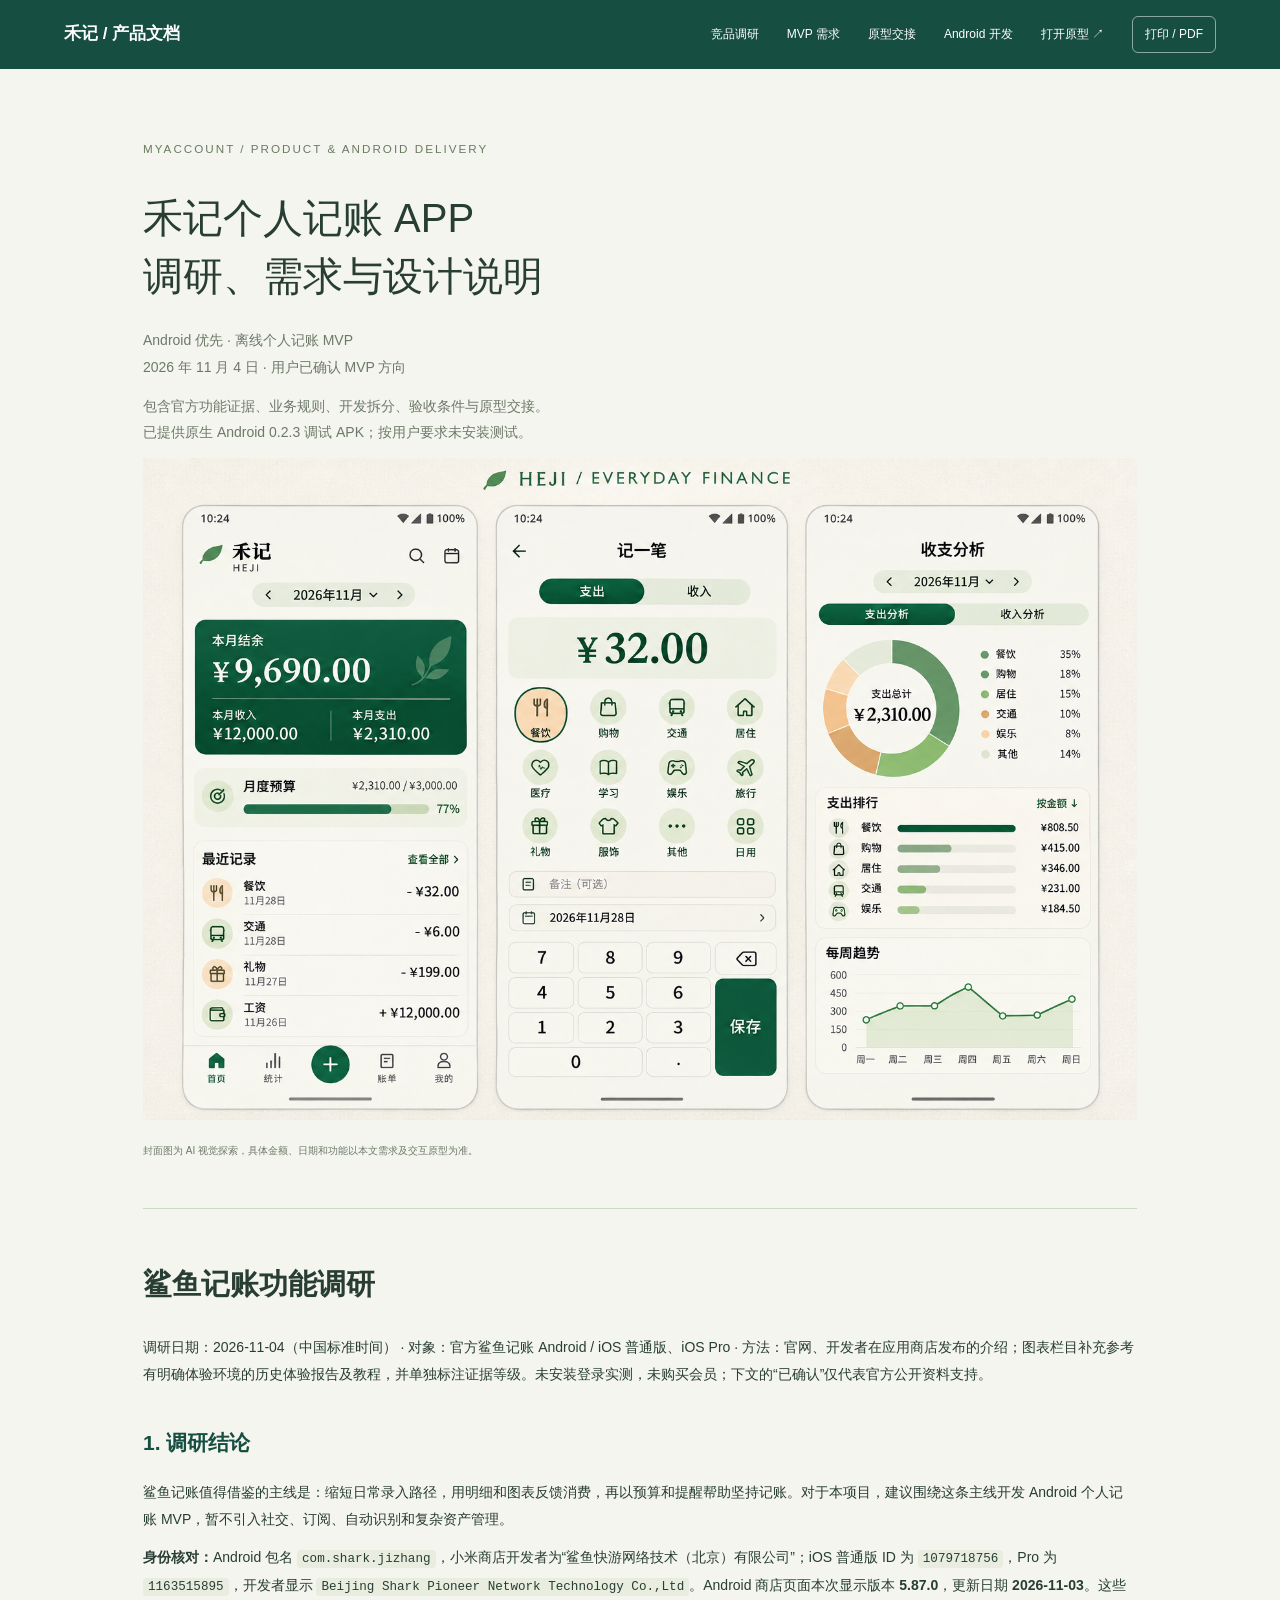
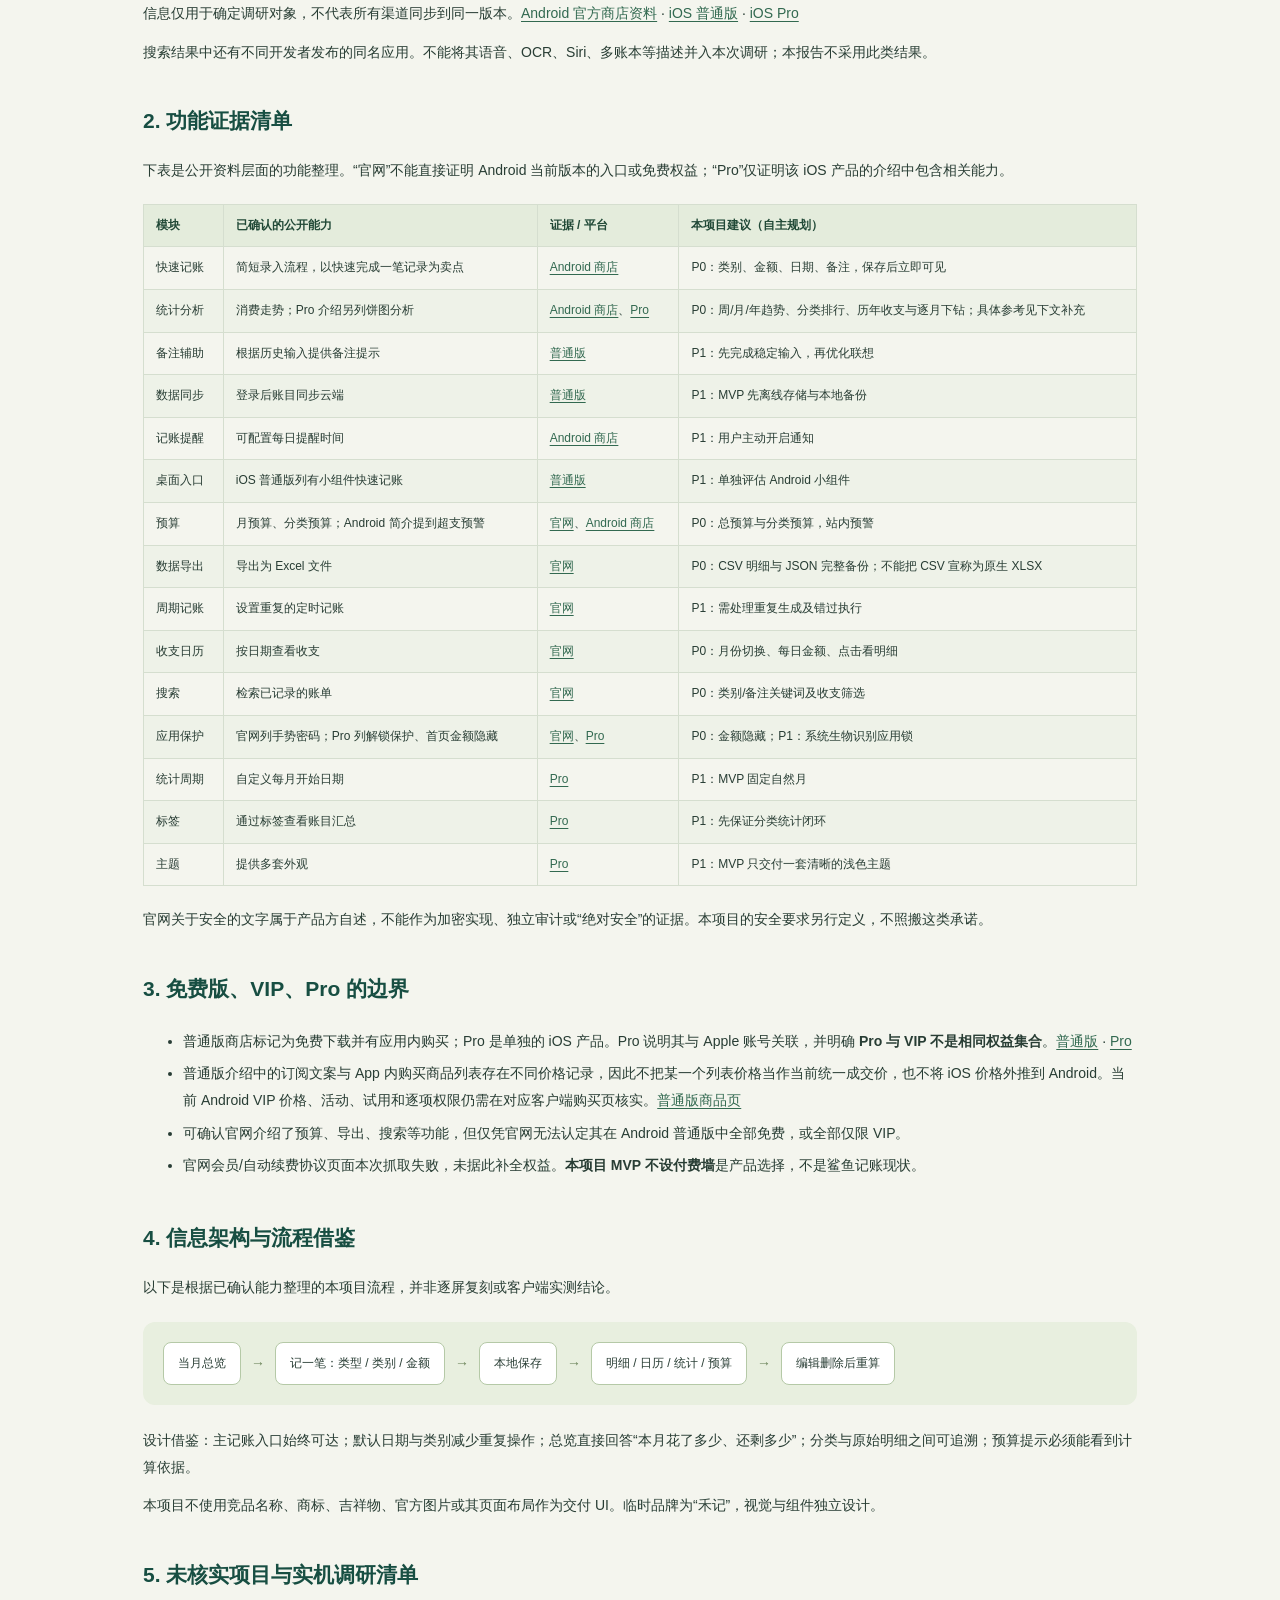
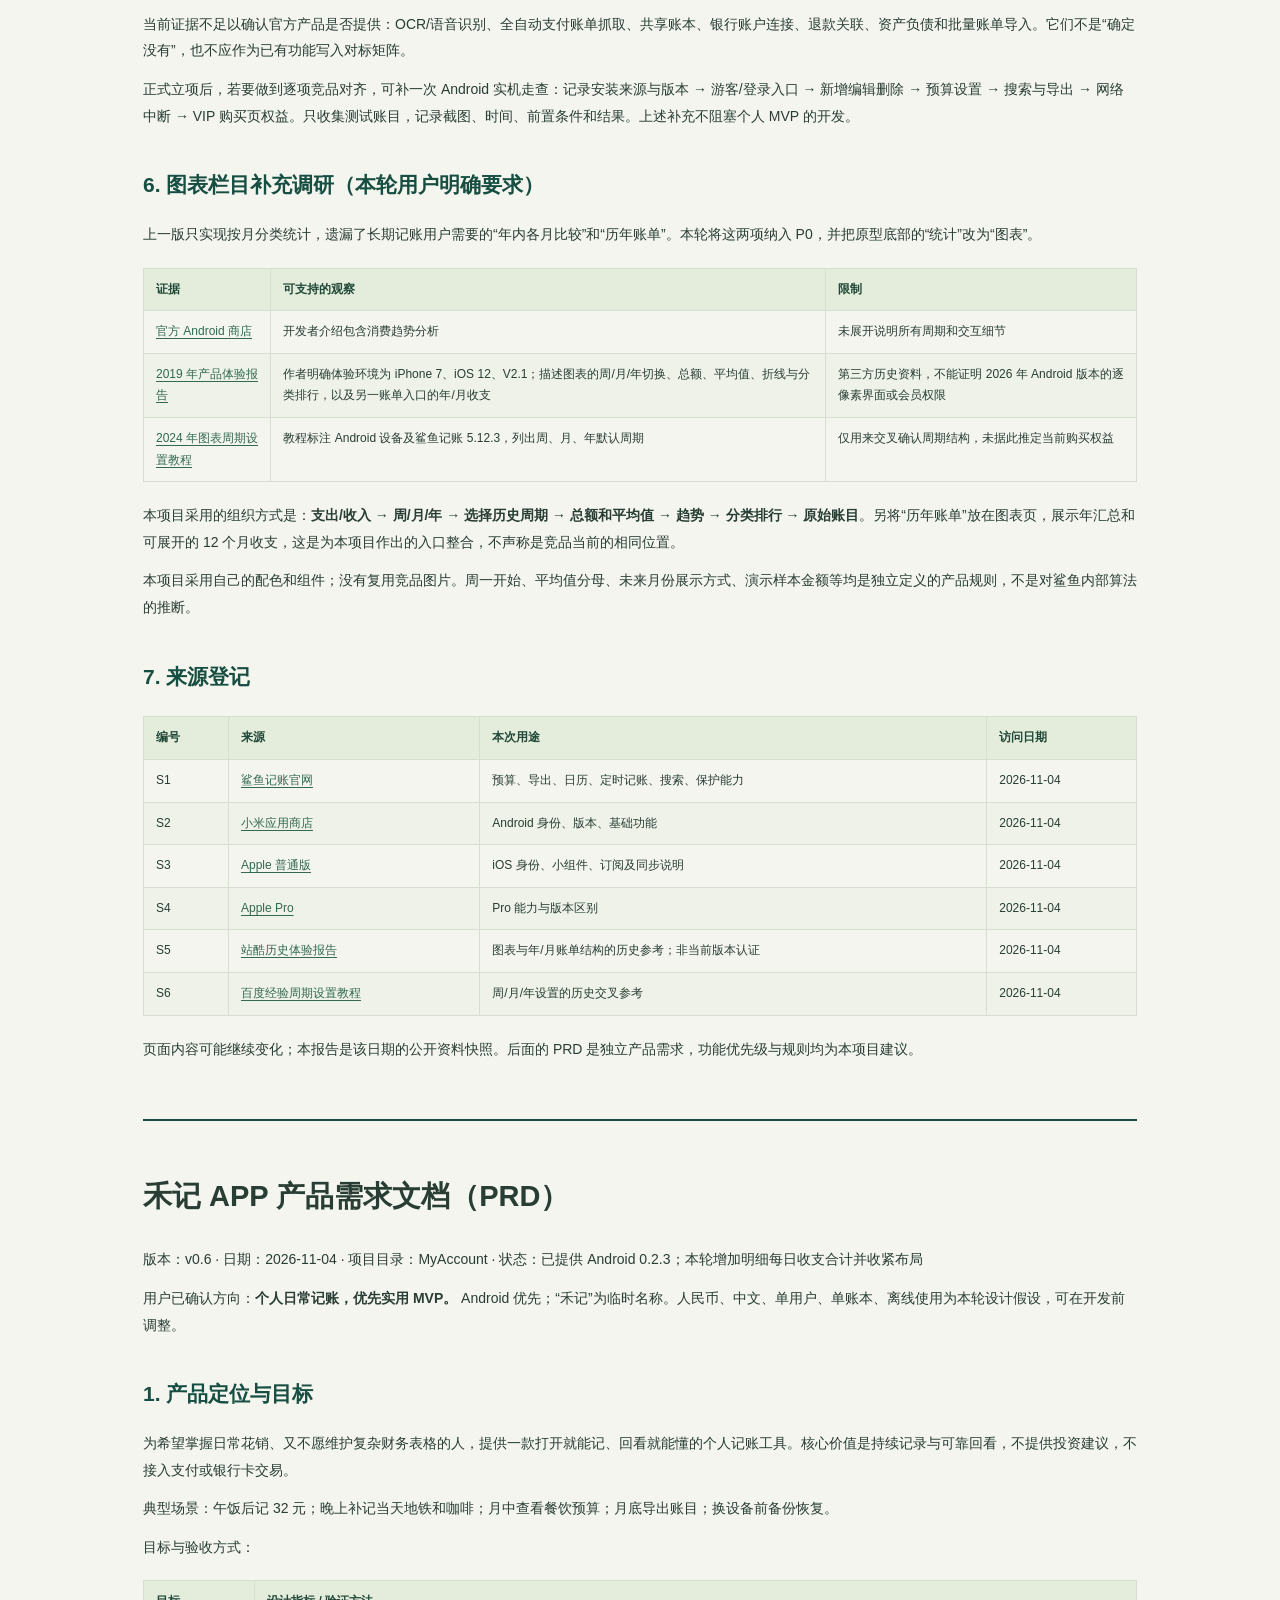
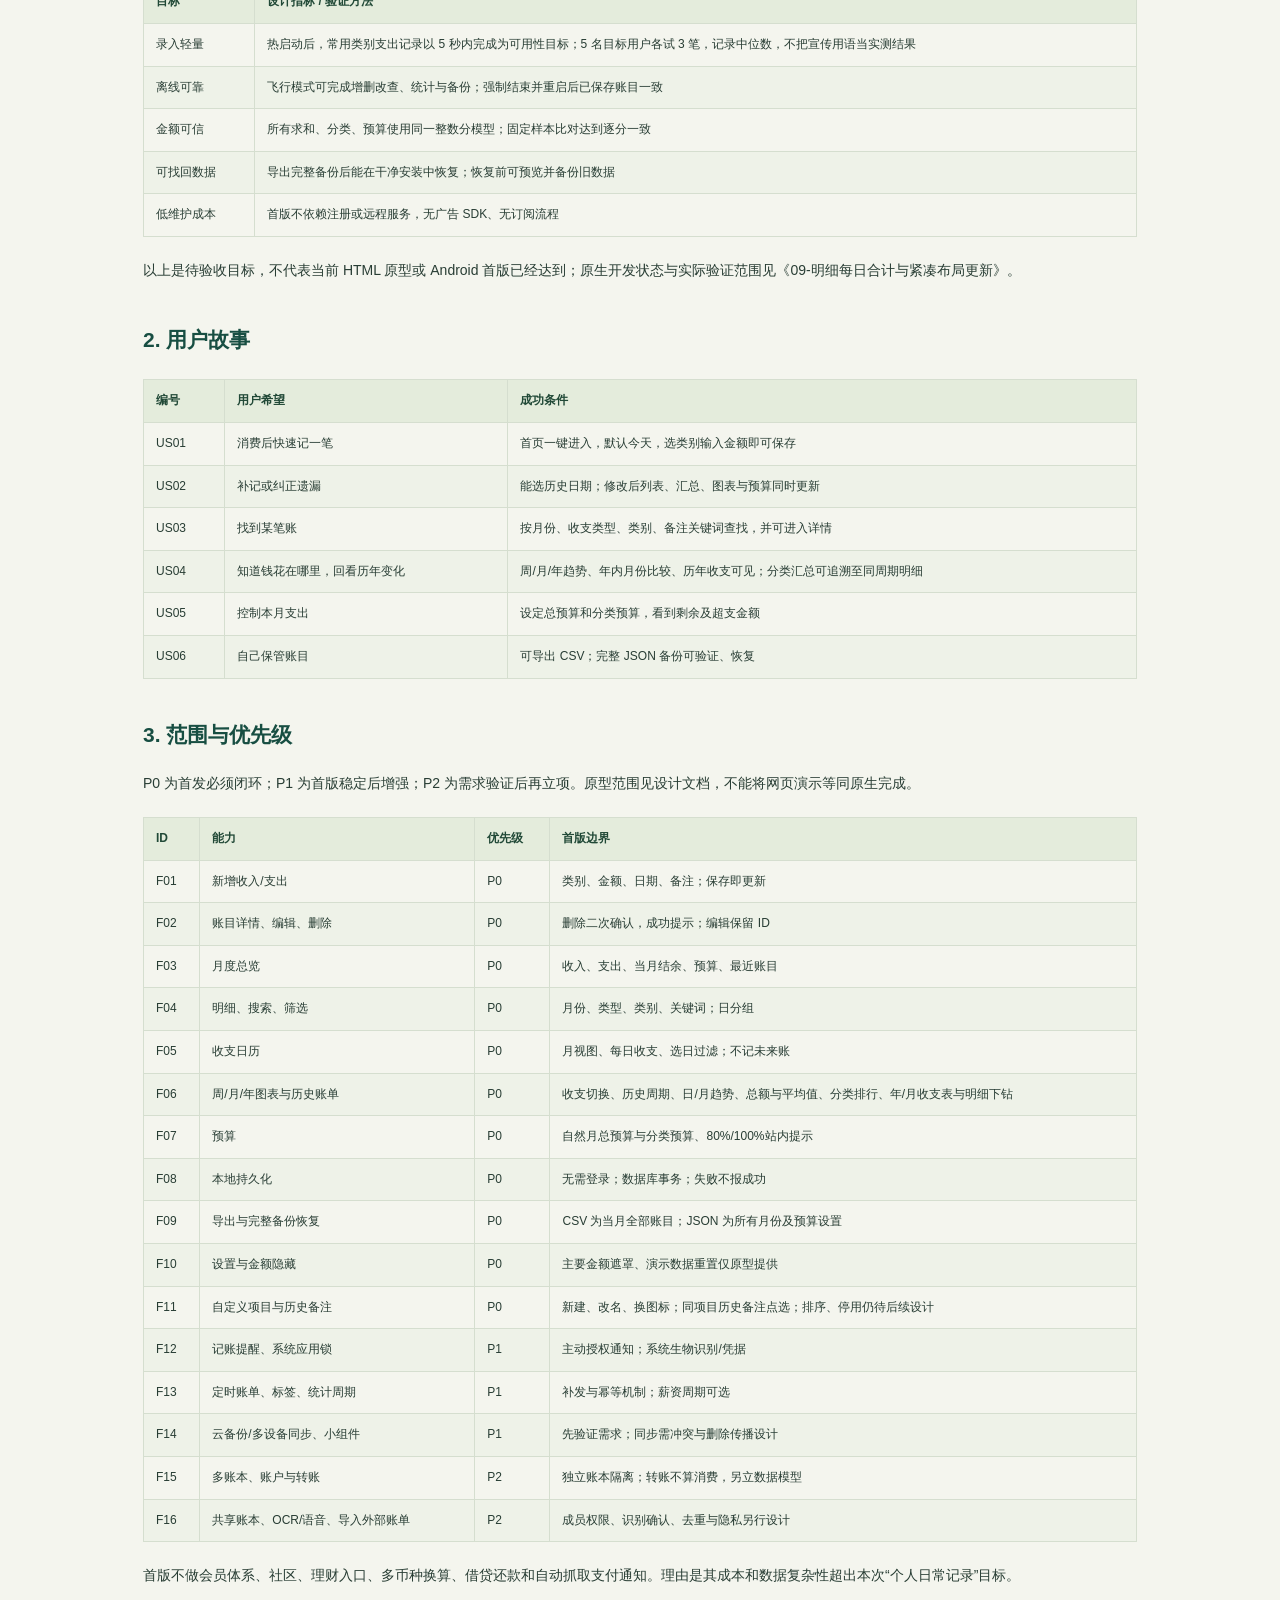
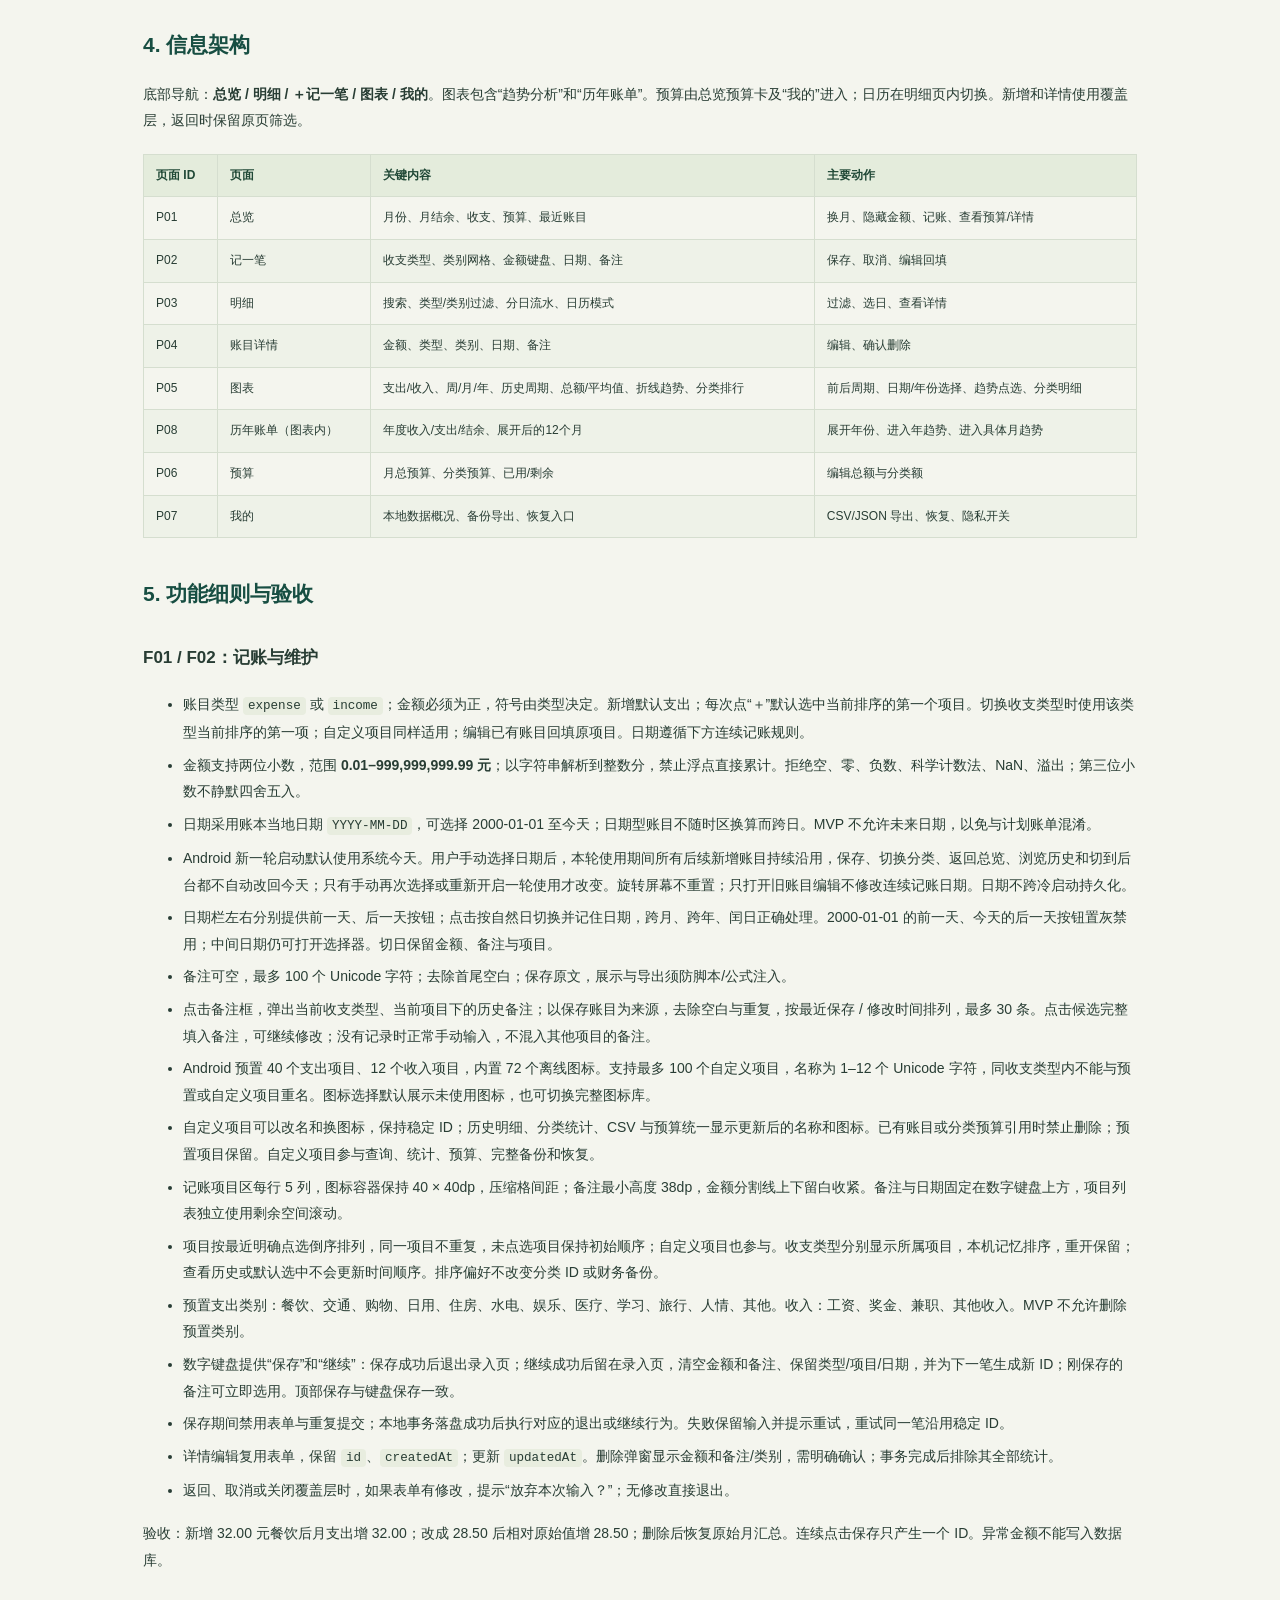
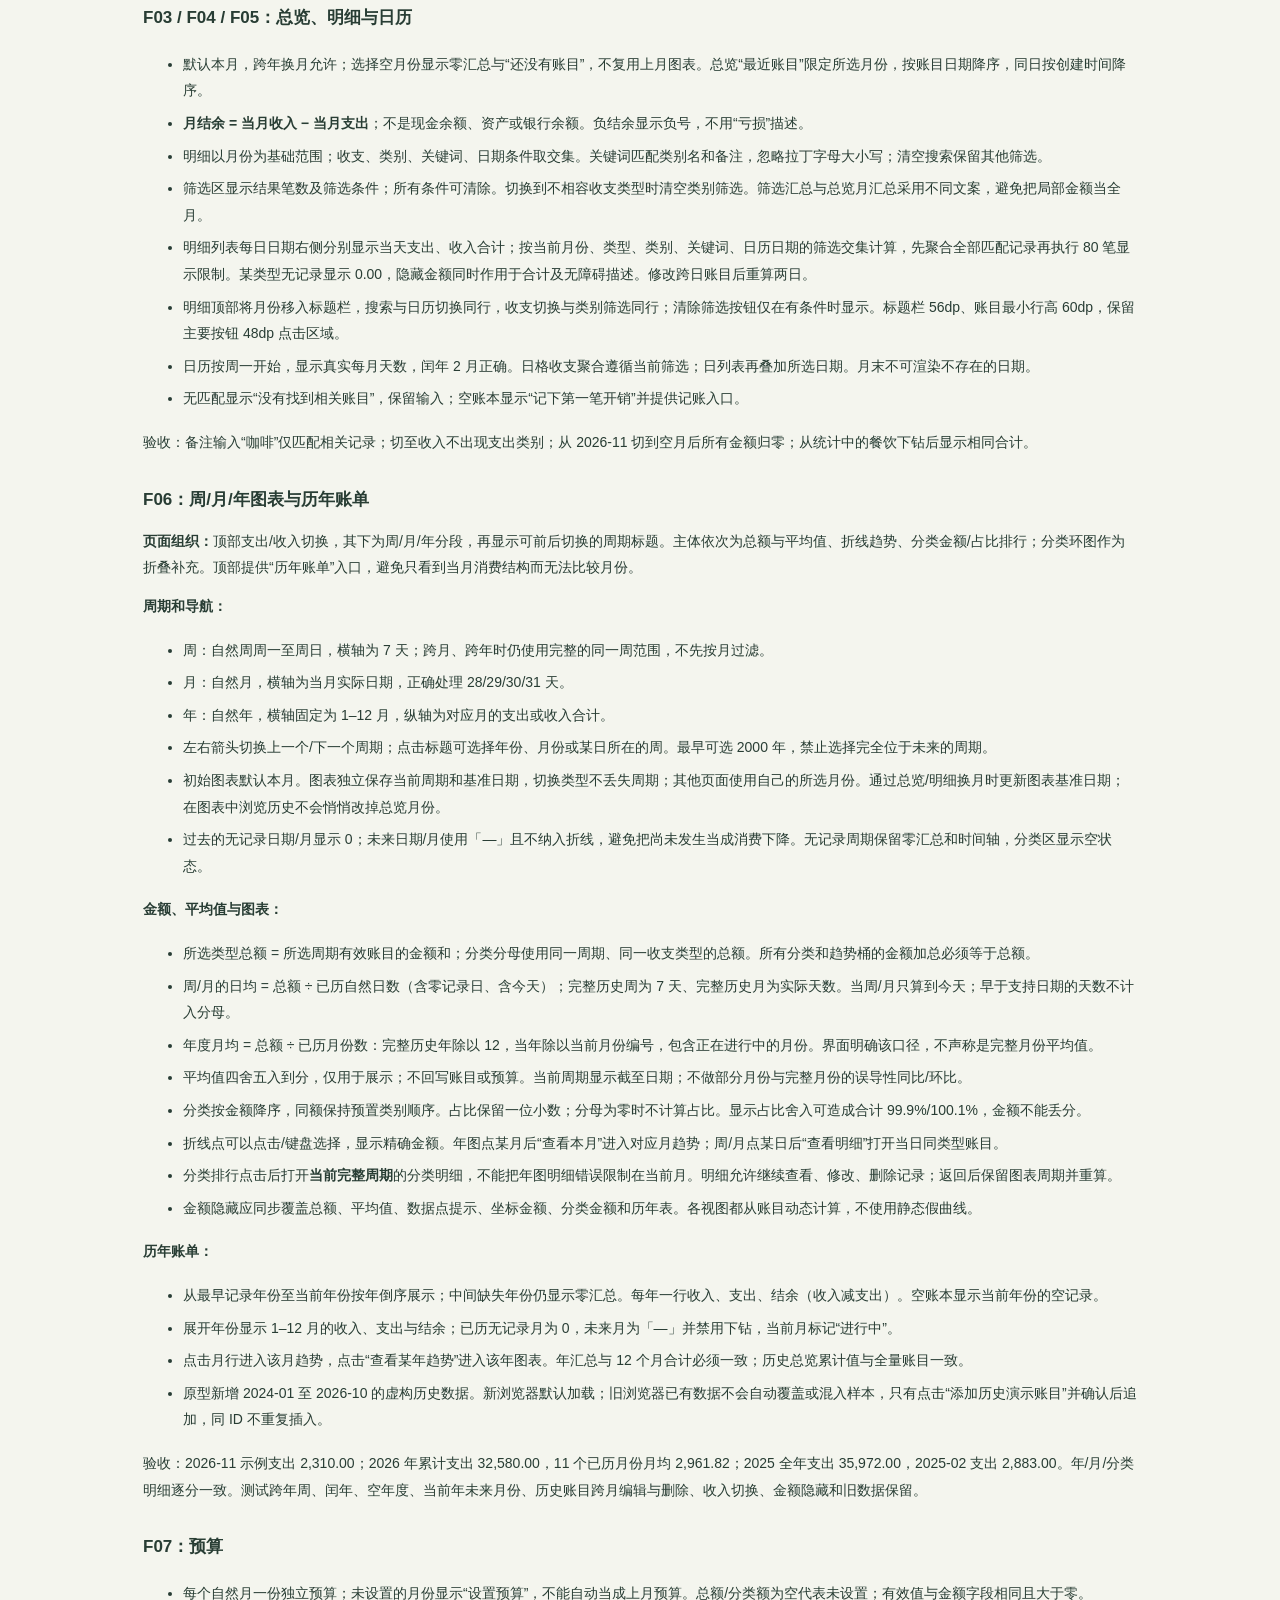
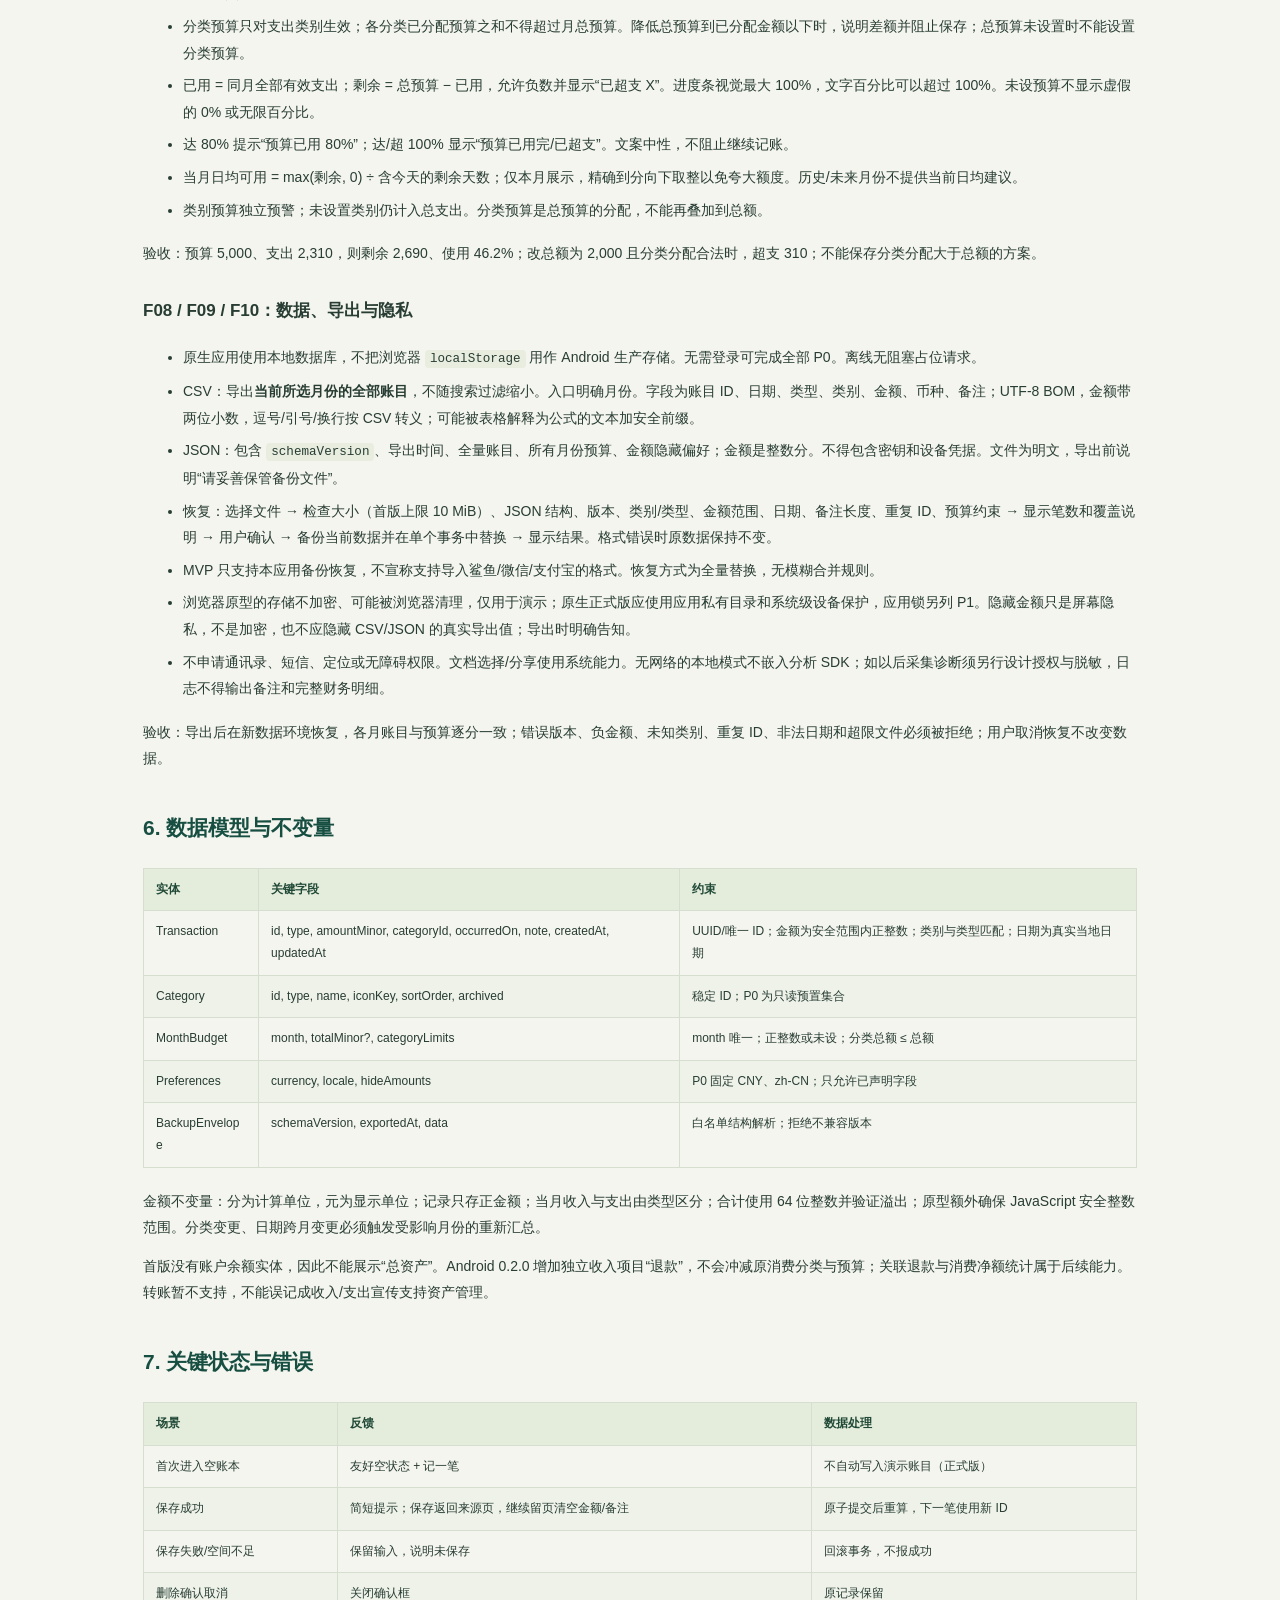
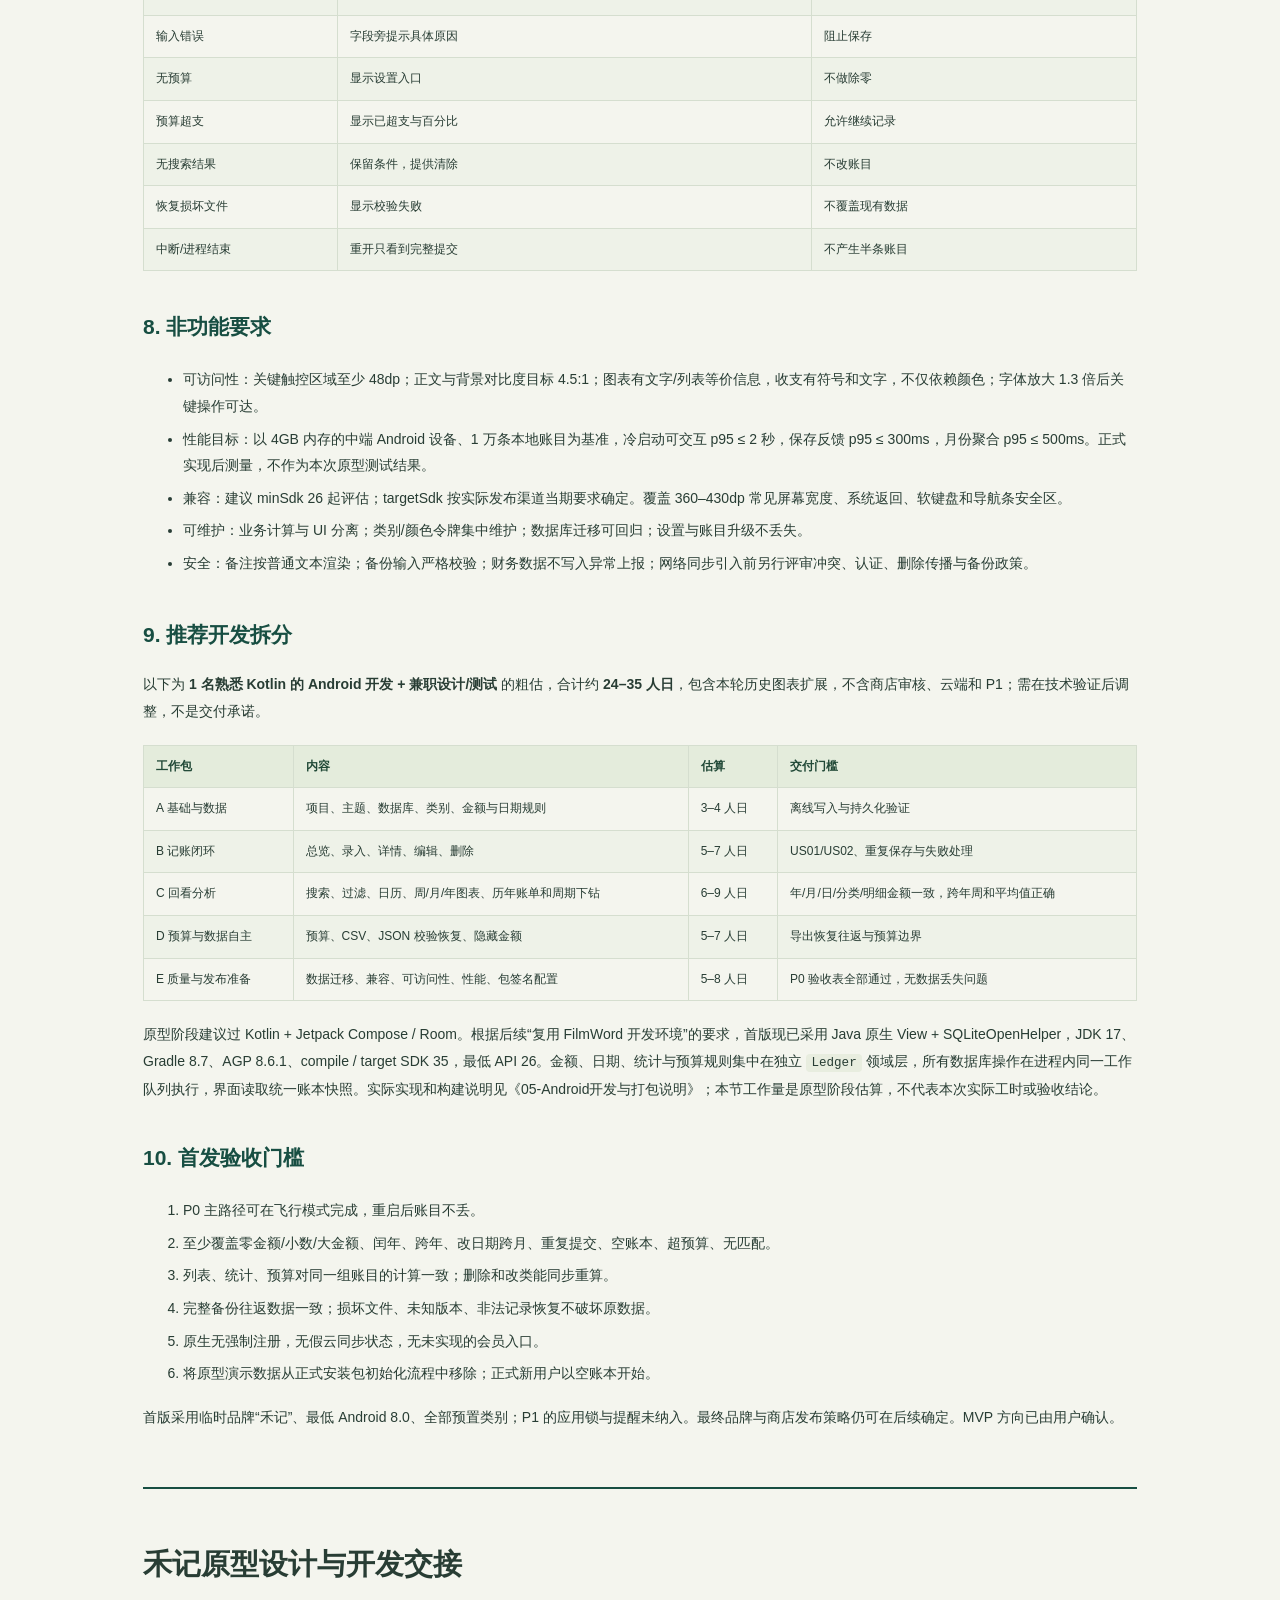
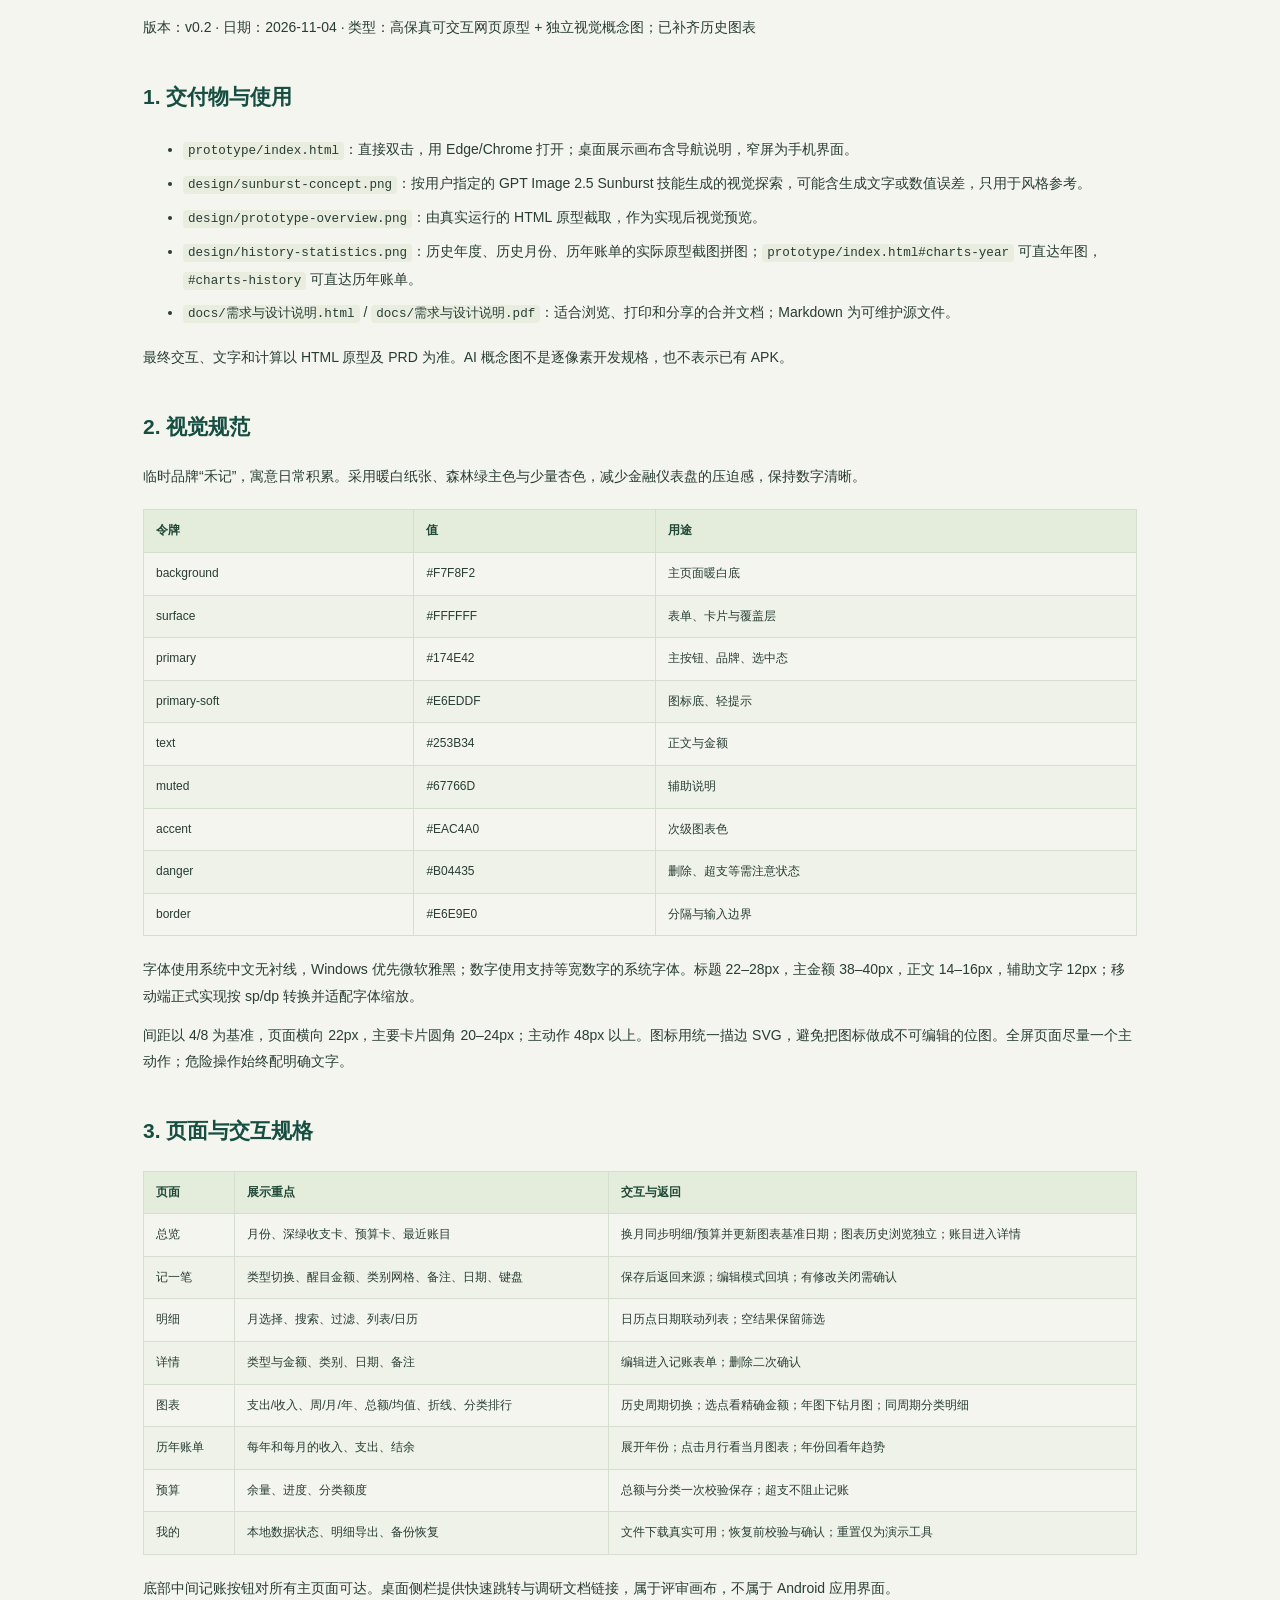
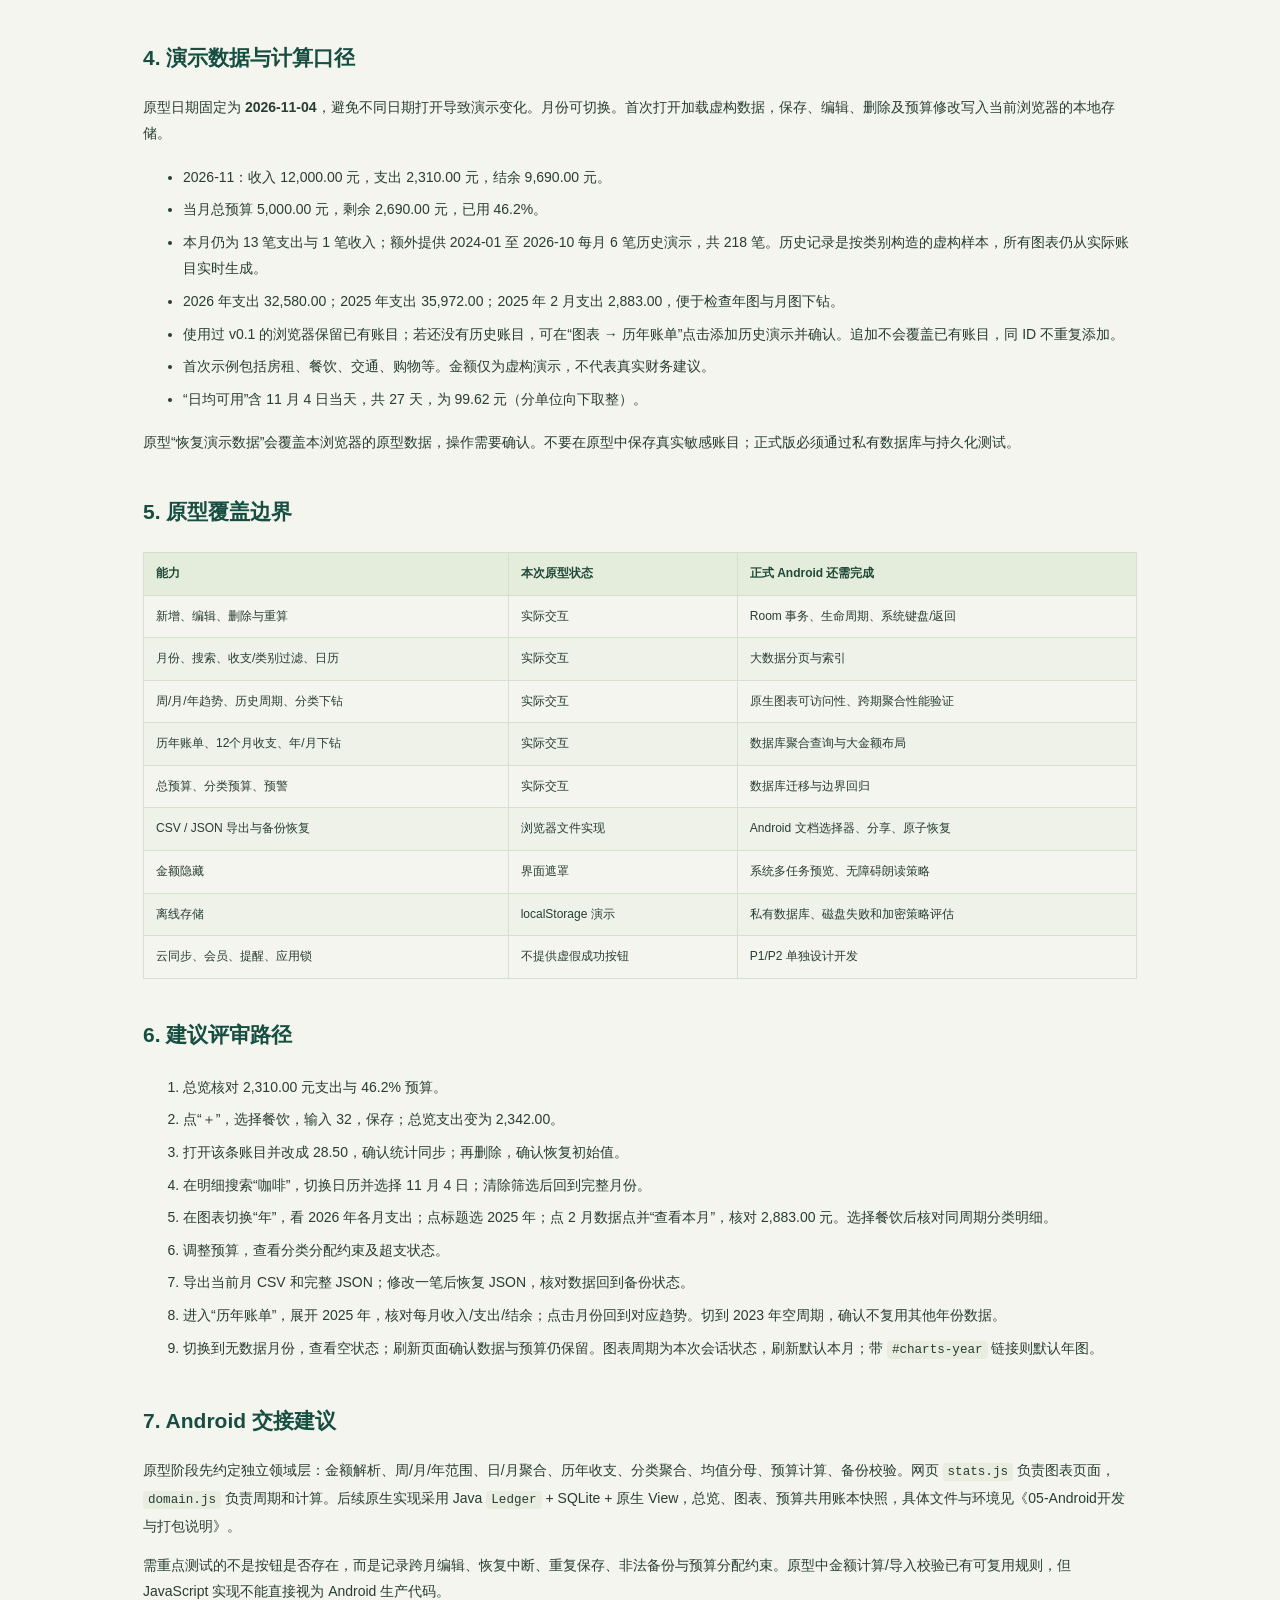
==== commit 20e608f3: "Add daily bill totals and compact the bill list layout" ====
--- a/docs/需求与设计说明.html
+++ b/docs/需求与设计说明.html
@@ -2,7 +2,7 @@
 *{box-sizing:border-box}html{scroll-behavior:smooth}body{margin:0;background:#f4f5ee;color:#283d34;font-family:"Microsoft YaHei","Segoe UI",sans-serif;font-size:14px;line-height:1.9}nav{position:sticky;top:0;z-index:3;background:#174e42;color:#fff;padding:16px 5%;display:flex;gap:28px;align-items:center;font-size:12px}nav a{color:#fff;text-decoration:none}nav strong{font-size:17px;margin-right:auto}main{max-width:1050px;margin:38px auto;padding:0 28px}.cover{padding:28px 0 36px;border-bottom:1px solid #cdd9c5}.cover small{letter-spacing:2px;color:#697b61}.cover h1{font-size:40px;font-weight:500;line-height:1.45}.cover p{color:#6d7968}article{scroll-margin-top:80px;padding:20px 0 45px}article+article{border-top:2px solid #174e42}h1{font-size:29px;margin:28px 0 22px}h2{font-size:21px;color:#174e42;margin:36px 0 16px}h3{font-size:17px;margin:28px 0 12px}p{margin:12px 0}table{border-collapse:collapse;width:100%;font-size:12px;margin:20px 0;line-height:1.8}th,td{border:1px solid #d5decf;padding:10px 12px;text-align:left;vertical-align:top;overflow-wrap:anywhere}th{background:#e4ecdc;color:#214937;font-weight:600}tbody tr:nth-child(even){background:#eef2e8}a{color:#326950;text-underline-offset:3px}li{padding:3px 0}code{background:#e8eddf;padding:2px 5px;border-radius:4px;font-family:Consolas,monospace;font-size:.9em;overflow-wrap:anywhere}pre{white-space:pre-wrap;background:#e8eddf;padding:18px;border-radius:12px;line-height:1.6;overflow:auto}pre code{padding:0}blockquote{border-left:3px solid #93ad84;margin:20px 0;padding:0 18px}img{max-width:100%}.print-button{border:1px solid #ffffff80;background:none;color:white;padding:6px 12px;border-radius:6px;cursor:pointer;font:inherit}.flow{display:flex;flex-wrap:wrap;gap:10px;margin:22px 0;padding:20px;background:#e8efdf;border-radius:12px}.flow span{background:white;border:1px solid #b5c9a7;border-radius:8px;padding:9px 14px;font-size:12px}.flow i{align-self:center;font-style:normal;color:#6d865c}.footer{padding:25px 0;color:#74846b;font-size:11px}
 @media(max-width:700px){nav{gap:12px;flex-wrap:wrap;padding:12px 18px}nav strong{width:100%}main{padding:0 17px;margin-top:20px}.cover h1{font-size:30px}h1{font-size:25px}table{display:block;overflow:auto}th,td{min-width:100px}.print-button{display:none}}
 @media print{@page{size:A4;margin:16mm 13mm 18mm}body{background:white;font-size:10px;line-height:1.7}nav{display:none}main{max-width:none;margin:0;padding:0}.cover{break-after:page;padding:30mm 0 0;border:0}.cover h1{font-size:32px}.cover img{margin-top:25px;width:100%}article{padding:0;scroll-margin:0}article+article{break-before:page;border:0}h1{font-size:23px}h2{font-size:16px;margin-top:22px}h3{font-size:13px}h1,h2,h3{break-after:avoid}table{font-size:9px;line-height:1.6;display:table}th,td{padding:6px;min-width:0}tr{break-inside:avoid}thead{display:table-header-group}pre{font-size:9px;break-inside:avoid}a{color:#28543d;text-decoration:none}.flow{break-inside:avoid}p{orphans:3;widows:3}.footer{display:none}}
-</style></head><body><nav><strong>禾记 / 产品文档</strong><a href="#research">竞品调研</a><a href="#prd">MVP 需求</a><a href="#design">原型交接</a><a href="#android">Android 开发</a><a href="../prototype/index.html">打开原型 ↗</a><button class="print-button" onclick="window.print()">打印 / PDF</button></nav><main><section class="cover"><small>MYACCOUNT / PRODUCT & ANDROID DELIVERY</small><h1>禾记个人记账 APP<br>调研、需求与设计说明</h1><p>Android 优先 · 离线个人记账 MVP<br>2026 年 11 月 4 日 · 用户已确认 MVP 方向</p><p>包含官方功能证据、业务规则、开发拆分、验收条件与原型交接。<br>已提供原生 Android 0.2.2 调试 APK；按用户要求未安装测试。</p><img src="../design/sunburst-concept.png" alt="Sunburst 原创视觉探索"><p style="font-size:10px">封面图为 AI 视觉探索，具体金额、日期和功能以本文需求及交互原型为准。</p></section><article id="research"><h1 id="_1">鲨鱼记账功能调研</h1>
+</style></head><body><nav><strong>禾记 / 产品文档</strong><a href="#research">竞品调研</a><a href="#prd">MVP 需求</a><a href="#design">原型交接</a><a href="#android">Android 开发</a><a href="../prototype/index.html">打开原型 ↗</a><button class="print-button" onclick="window.print()">打印 / PDF</button></nav><main><section class="cover"><small>MYACCOUNT / PRODUCT & ANDROID DELIVERY</small><h1>禾记个人记账 APP<br>调研、需求与设计说明</h1><p>Android 优先 · 离线个人记账 MVP<br>2026 年 11 月 4 日 · 用户已确认 MVP 方向</p><p>包含官方功能证据、业务规则、开发拆分、验收条件与原型交接。<br>已提供原生 Android 0.2.3 调试 APK；按用户要求未安装测试。</p><img src="../design/sunburst-concept.png" alt="Sunburst 原创视觉探索"><p style="font-size:10px">封面图为 AI 视觉探索，具体金额、日期和功能以本文需求及交互原型为准。</p></section><article id="research"><h1 id="_1">鲨鱼记账功能调研</h1>
 <p>调研日期：2026-11-04（中国标准时间） · 对象：官方鲨鱼记账 Android / iOS 普通版、iOS Pro · 方法：官网、开发者在应用商店发布的介绍；图表栏目补充参考有明确体验环境的历史体验报告及教程，并单独标注证据等级。未安装登录实测，未购买会员；下文的“已确认”仅代表官方公开资料支持。</p>
 <h2 id="1">1. 调研结论</h2>
 <p>鲨鱼记账值得借鉴的主线是：缩短日常录入路径，用明细和图表反馈消费，再以预算和提醒帮助坚持记账。对于本项目，建议围绕这条主线开发 Android 个人记账 MVP，暂不引入社交、订阅、自动识别和复杂资产管理。</p>
@@ -208,7 +208,7 @@
 </tbody>
 </table>
 <p>页面内容可能继续变化；本报告是该日期的公开资料快照。后面的 PRD 是独立产品需求，功能优先级与规则均为本项目建议。</p></article><article id="prd"><h1 id="app-prd">禾记 APP 产品需求文档（PRD）</h1>
-<p>版本：v0.5 · 日期：2026-11-04 · 项目目录：MyAccount · 状态：已提供 Android 0.2.2；本轮增加默认首项、保存后继续与前后一天按钮</p>
+<p>版本：v0.6 · 日期：2026-11-04 · 项目目录：MyAccount · 状态：已提供 Android 0.2.3；本轮增加明细每日收支合计并收紧布局</p>
 <p>用户已确认方向：<strong>个人日常记账，优先实用 MVP。</strong> Android 优先；“禾记”为临时名称。人民币、中文、单用户、单账本、离线使用为本轮设计假设，可在开发前调整。</p>
 <h2 id="1">1. 产品定位与目标</h2>
 <p>为希望掌握日常花销、又不愿维护复杂财务表格的人，提供一款打开就能记、回看就能懂的个人记账工具。核心价值是持续记录与可靠回看，不提供投资建议，不接入支付或银行卡交易。</p>
@@ -244,7 +244,7 @@
 </tr>
 </tbody>
 </table>
-<p>以上是待验收目标，不代表当前 HTML 原型或 Android 首版已经达到；原生开发状态与实际验证范围见《08-默认项目与连续保存更新》。</p>
+<p>以上是待验收目标，不代表当前 HTML 原型或 Android 首版已经达到；原生开发状态与实际验证范围见《09-明细每日合计与紧凑布局更新》。</p>
 <h2 id="2">2. 用户故事</h2>
 <table>
 <thead>
@@ -487,6 +487,8 @@
 <li><strong>月结余 = 当月收入 − 当月支出</strong>；不是现金余额、资产或银行余额。负结余显示负号，不用“亏损”描述。</li>
 <li>明细以月份为基础范围；收支、类别、关键词、日期条件取交集。关键词匹配类别名和备注，忽略拉丁字母大小写；清空搜索保留其他筛选。</li>
 <li>筛选区显示结果笔数及筛选条件；所有条件可清除。切换到不相容收支类型时清空类别筛选。筛选汇总与总览月汇总采用不同文案，避免把局部金额当全月。</li>
+<li>明细列表每日日期右侧分别显示当天支出、收入合计；按当前月份、类型、类别、关键词、日历日期的筛选交集计算，先聚合全部匹配记录再执行 80 笔显示限制。某类型无记录显示 0.00，隐藏金额同时作用于合计及无障碍描述。修改跨日账目后重算两日。</li>
+<li>明细顶部将月份移入标题栏，搜索与日历切换同行，收支切换与类别筛选同行；清除筛选按钮仅在有条件时显示。标题栏 56dp、账目最小行高 60dp，保留主要按钮 48dp 点击区域。</li>
 <li>日历按周一开始，显示真实每月天数，闰年 2 月正确。日格收支聚合遵循当前筛选；日列表再叠加所选日期。月末不可渲染不存在的日期。</li>
 <li>无匹配显示“没有找到相关账目”，保留输入；空账本显示“记下第一笔开销”并提供记账入口。</li>
 </ul>
@@ -913,7 +915,115 @@
 <h2 id="7-android">7. Android 交接建议</h2>
 <p>原型阶段先约定独立领域层：金额解析、周/月/年范围、日/月聚合、历年收支、分类聚合、均值分母、预算计算、备份校验。网页 <code>stats.js</code> 负责图表页面，<code>domain.js</code> 负责周期和计算。后续原生实现采用 Java <code>Ledger</code> + SQLite + 原生 View，总览、图表、预算共用账本快照，具体文件与环境见《05-Android开发与打包说明》。</p>
 <p>需重点测试的不是按钮是否存在，而是记录跨月编辑、恢复中断、重复保存、非法备份与预算分配约束。原型中金额计算/导入校验已有可复用规则，但 JavaScript 实现不能直接视为 Android 生产代码。</p>
-<p>本文件记录 v0.2 网页原型的设计和验证边界。项目当前提供 Android Gradle 工程及 0.2.2 调试 APK，新版项目 / 图标、历史备注与连续记账规则见《06-项目图标与连续记账更新》，默认首项、保存后继续与日期按钮见《08-默认项目与连续保存更新》；按用户要求未安装测试。本文中的浏览器截图与交互结果不能作为原生应用的真机验证结果。后端、商店发布及真实支付授权不在首版范围内。</p></article><article id="android"><h1 id="android-022">禾记 Android 0.2.2：默认项目、连续保存与日期切换</h1>
+<p>本文件记录 v0.2 网页原型的设计和验证边界。项目当前提供 Android Gradle 工程及 0.2.3 调试 APK，新版项目 / 图标、历史备注与连续记账规则见《06-项目图标与连续记账更新》，默认首项、保存后继续与日期按钮见《08-默认项目与连续保存更新》，每日收支合计及明细布局见《09-明细每日合计与紧凑布局更新》；按用户要求未安装测试。本文中的浏览器截图与交互结果不能作为原生应用的真机验证结果。后端、商店发布及真实支付授权不在首版范围内。</p></article><article id="android"><h1 id="android-023">禾记 Android 0.2.3：明细每日合计与紧凑布局</h1>
+<p>日期：2026-11-04。根据用户反馈，在明细页每日日期右侧显示当天合计，并减少顶部占用和列表留白。</p>
+<h2 id="1">1. 当前安装包</h2>
+<table>
+<thead>
+<tr>
+<th>项目</th>
+<th>结果</th>
+</tr>
+</thead>
+<tbody>
+<tr>
+<td>文件</td>
+<td><code>artifacts/Heji-0.2.3-debug.apk</code></td>
+</tr>
+<tr>
+<td>版本</td>
+<td><code>0.2.3</code> / versionCode <code>5</code></td>
+</tr>
+<tr>
+<td>包名</td>
+<td><code>com.simaoqingnian.myaccount</code></td>
+</tr>
+<tr>
+<td>最低系统</td>
+<td>Android 8.0 / API 26</td>
+</tr>
+<tr>
+<td>大小</td>
+<td>103,790 字节</td>
+</tr>
+<tr>
+<td>SHA-256</td>
+<td><code>065FA3CA11B690B50FFC6F52215992C324711FEA90BBE8F56B6F58D3FFBD539C</code></td>
+</tr>
+<tr>
+<td>签名</td>
+<td>沿用本项目调试签名；包名和证书与前版一致，未实机验证升级</td>
+</tr>
+</tbody>
+</table>
+<p>本轮数据库保持版本 2，备份保持 schema 2，支持导入 schema 1。</p>
+<h2 id="2">2. 每日日期右侧增加收支合计</h2>
+<p>每个日期分组左侧显示日期，当天保留“今天”标记；右侧分两行显示“支出 ¥…”和“收入 ¥…”，金额保留两位小数。某一类型没有记录时显示 0.00，不将收入与支出相减成一个含义不明的金额。</p>
+<p>每日合计与当前列表范围一致，遵循所选月份、收支类型、类别、备注关键词和日历日期筛选。只筛选支出时当天收入显示 0.00；清除筛选后恢复完整范围。隐藏金额时，每日合计、筛选合计及其无障碍描述一同遮罩。</p>
+<p>合计先对全部符合条件的账目按日期聚合，再显示前 80 笔。因此同一天超过 80 笔、部分账目尚未点击“继续加载”时，当天合计仍包含该天全部符合条件的记录。新增、修改、删除后重新读取并汇总；跨日修改会刷新原日和新日的合计。金额使用整数分累加。</p>
+<p>图表下钻明细共用按日列表，因此也显示当前下钻范围的每日合计。</p>
+<h2 id="3">3. 明细页布局收紧</h2>
+<table>
+<thead>
+<tr>
+<th>区域</th>
+<th>调整</th>
+</tr>
+</thead>
+<tbody>
+<tr>
+<td>标题栏</td>
+<td>从 65dp 收紧为 56dp；标题字号从 24sp 调整为 21sp</td>
+</tr>
+<tr>
+<td>月份选择</td>
+<td>移入标题栏，与标题、“＋”同行，省去独立月份行及其下方 12dp 间隔</td>
+</tr>
+<tr>
+<td>搜索与日历</td>
+<td>搜索框与日历 / 列表切换图标同行，保留 48dp 点击区域</td>
+</tr>
+<tr>
+<td>收支与类别</td>
+<td>“全部 / 支出 / 收入”与类别筛选放在同一行，省去独立控制行；长类别名省略显示，完整名称可由无障碍描述及选择器读取</td>
+</tr>
+<tr>
+<td>搜索下方</td>
+<td>间隔从 10dp 减为 6dp</td>
+</tr>
+<tr>
+<td>筛选合计</td>
+<td>显示笔数、支出、收入；仅存在筛选条件时显示“清除筛选”，未筛选时不占用该按钮的高度</td>
+</tr>
+<tr>
+<td>日期分组</td>
+<td>首日上边距从 18dp 减为 4dp，后续日期为 10dp；每日收支在日期右侧显示</td>
+</tr>
+<tr>
+<td>账目行</td>
+<td>最小高度从 68dp 减为 60dp，上下内边距从 12dp 减为 8dp；41dp 图标容器保留</td>
+</tr>
+<tr>
+<td>内容边距</td>
+<td>左右从 22dp 减为 18dp，底部从 24dp 减为 16dp</td>
+</tr>
+</tbody>
+</table>
+<p>以上布局尺寸是代码设置值；实际可见行数受屏幕、系统栏、字体和账目内容影响，本轮未做设备显示测量。</p>
+<h2 id="4">4. 本次构建与验证</h2>
+<pre><code class="language-powershell">powershell -NoProfile -ExecutionPolicy Bypass -File scripts/build-android.ps1
+powershell -NoProfile -ExecutionPolicy Bypass -File scripts/check-ledger.ps1
+</code></pre>
+<ul>
+<li>Android 编译与 APK 打包通过，版本为 0.2.3 / 5。</li>
+<li>Lint 静态检查 <strong>0 错误、0 警告</strong>。</li>
+<li>桌面账务与交互规则 <strong>100 项通过</strong>；本轮新增 10 项，覆盖每日收支分开汇总、跨年日期隔离、筛选范围、空列表、超过 80 笔的大额整数合计、月份边界、日合计与总额一致性，以及跨日修改重算。</li>
+<li>桌面备份检查 <strong>21 项通过</strong>。</li>
+<li>APK 签名与包信息核验通过。</li>
+</ul>
+<p>按用户要求，<strong>未安装到手机或模拟器</strong>。日期右侧排版、字体放大、日历切换及不同屏幕的实际显示尚未做设备验证；桌面规则检查只验证数据计算。</p>
+<p>上一版默认首项、“保存 / 继续”及日期按钮见 <a href="08-默认项目与连续保存更新.md">08-默认项目与连续保存更新.md</a>。</p></article><article id="android-entry"><h1 id="android-022">禾记 Android 0.2.2：默认项目、连续保存与日期切换</h1>
+<p>本页保留 0.2.2 的交付记录。当前 0.2.3 的每日收支合计、明细布局与 APK 见 <a href="09-明细每日合计与紧凑布局更新.md">09-明细每日合计与紧凑布局更新.md</a>。</p>
 <p>日期：2026-11-04。根据用户反馈，调整新增账目的默认项目，将数字键盘的保存操作拆成“保存”和“继续”，并增加前一天、后一天按钮。</p>
 <h2 id="1">1. 当前安装包</h2>
 <table>
@@ -999,7 +1109,7 @@
 </ul>
 <p>按用户要求，<strong>未安装到手机或模拟器</strong>。连续保存按钮、输入法、屏幕旋转恢复及日期栏的实际设备交互尚未验证；上述桌面检查验证的是独立规则，不能代替原生界面测试。</p>
 <p>上一版布局与最近项目排序见 <a href="07-记账页布局与最近项目更新.md">07-记账页布局与最近项目更新.md</a>；项目、图标、历史备注与日期记忆见 <a href="06-项目图标与连续记账更新.md">06-项目图标与连续记账更新.md</a>。</p></article><article id="android-layout"><h1 id="android-021">禾记 Android 0.2.1：记账页布局与最近项目</h1>
-<p>本页保留 0.2.1 的交付记录。当前 0.2.2 的默认首项、保存后继续、日期按钮与 APK 见 <a href="08-默认项目与连续保存更新.md">08-默认项目与连续保存更新.md</a>。</p>
+<p>本页保留 0.2.1 的交付记录。当前 0.2.3 的每日收支合计、明细布局与 APK 见 <a href="09-明细每日合计与紧凑布局更新.md">09-明细每日合计与紧凑布局更新.md</a>。</p>
 <p>日期：2026-11-04。根据用户反馈，调整点击“＋”后的记账页，解决日期只露出一部分的问题，并加入按最近选择排列项目。</p>
 <h2 id="1">1. 当前安装包</h2>
 <table>
@@ -1123,7 +1233,7 @@
 <li>APK 签名核验通过，版本号 / 包名 / 系统要求已核对，沿用原调试签名。</li>
 </ul>
 <p>按用户此前要求，未安装到手机或模拟器。日期固定区域、不同屏幕高度、字体放大及输入法切换的实际显示效果尚未实机验证。现有的项目、图标、历史备注与连续日期功能说明见 <a href="06-项目图标与连续记账更新.md">06-项目图标与连续记账更新.md</a>；最初工具链记录见 <a href="05-Android开发与打包说明.md">05-Android开发与打包说明.md</a>。</p></article><article id="android-features"><h1 id="android-020">禾记 Android 0.2.0：项目、图标与连续记账</h1>
-<p>本页保留 0.2.0 的功能与构建记录。当前版本 0.2.2 已增加默认首项、连续保存与日期切换按钮，最新 APK 和结果见 <a href="08-默认项目与连续保存更新.md">08-默认项目与连续保存更新.md</a>。</p>
+<p>本页保留 0.2.0 的功能与构建记录。当前版本 0.2.3 已增加每日收支合计并收紧明细布局，最新 APK 和结果见 <a href="09-明细每日合计与紧凑布局更新.md">09-明细每日合计与紧凑布局更新.md</a>。</p>
 <p>日期：2026-11-04。根据用户追加需求，扩充记账项目和图标，增加自定义项目、同项目历史备注，以及连续记账的日期记忆。继续复用 FilmWord 工具链；按用户要求未安装到手机或模拟器。</p>
 <h2 id="1">1. 当前安装包</h2>
 <table>
@@ -1251,7 +1361,7 @@
 </code></pre>
 <p>备份桌面检查使用当前电脑缓存中的 <code>org.json 20240303</code>，不随 APK 分发。Android 平台 JSON 实现、实际 SQLite 升级、历史备注下拉与输入法交互、嵌套滚动、旋转及进程回收仍需后续设备验证；桌面检查不等同于真机验收。</p>
 <p>新增源码：<code>IconCatalog.java</code>（图标库）、<code>CategoryActivity.java</code>（项目管理与图标选择）、<code>EntrySession.java</code>（记账日期会话）。原有 <code>Ledger</code>、<code>LedgerStore</code>、<code>BackupCodec</code>、<code>EntryActivity</code> 和 <code>MainActivity</code> 已接入自定义项目。工具链细节与 0.1.0 历史记录见 <a href="05-Android开发与打包说明.md">05-Android开发与打包说明.md</a>。</p></article><article id="android-base"><h1 id="android">禾记 Android 首版开发与打包说明</h1>
-<p>本文保留 Android <strong>0.1.0 的历史交付记录</strong>。当前版本为 0.2.2，新增项目、图标、历史备注与连续记账日期，最新安装包与验证结果见 <a href="08-默认项目与连续保存更新.md">08-默认项目与连续保存更新.md</a>。本页文件大小、哈希、备份版本和检查数量对应旧版。</p>
+<p>本文保留 Android <strong>0.1.0 的历史交付记录</strong>。当前版本为 0.2.3，已增加每日收支合计并收紧明细布局，最新安装包与验证结果见 <a href="09-明细每日合计与紧凑布局更新.md">09-明细每日合计与紧凑布局更新.md</a>。本页文件大小、哈希、备份版本和检查数量对应旧版。</p>
 <p>开发日期：2026-11-04。依据已确认的个人日常记账 MVP 与 v0.2 原型，复用 FilmWord 的本地 Android 工具链。用户明确要求“你不用安装测试”，本次未向手机或模拟器安装应用。</p>
 <h2 id="1">1. 安装包</h2>
 <table>
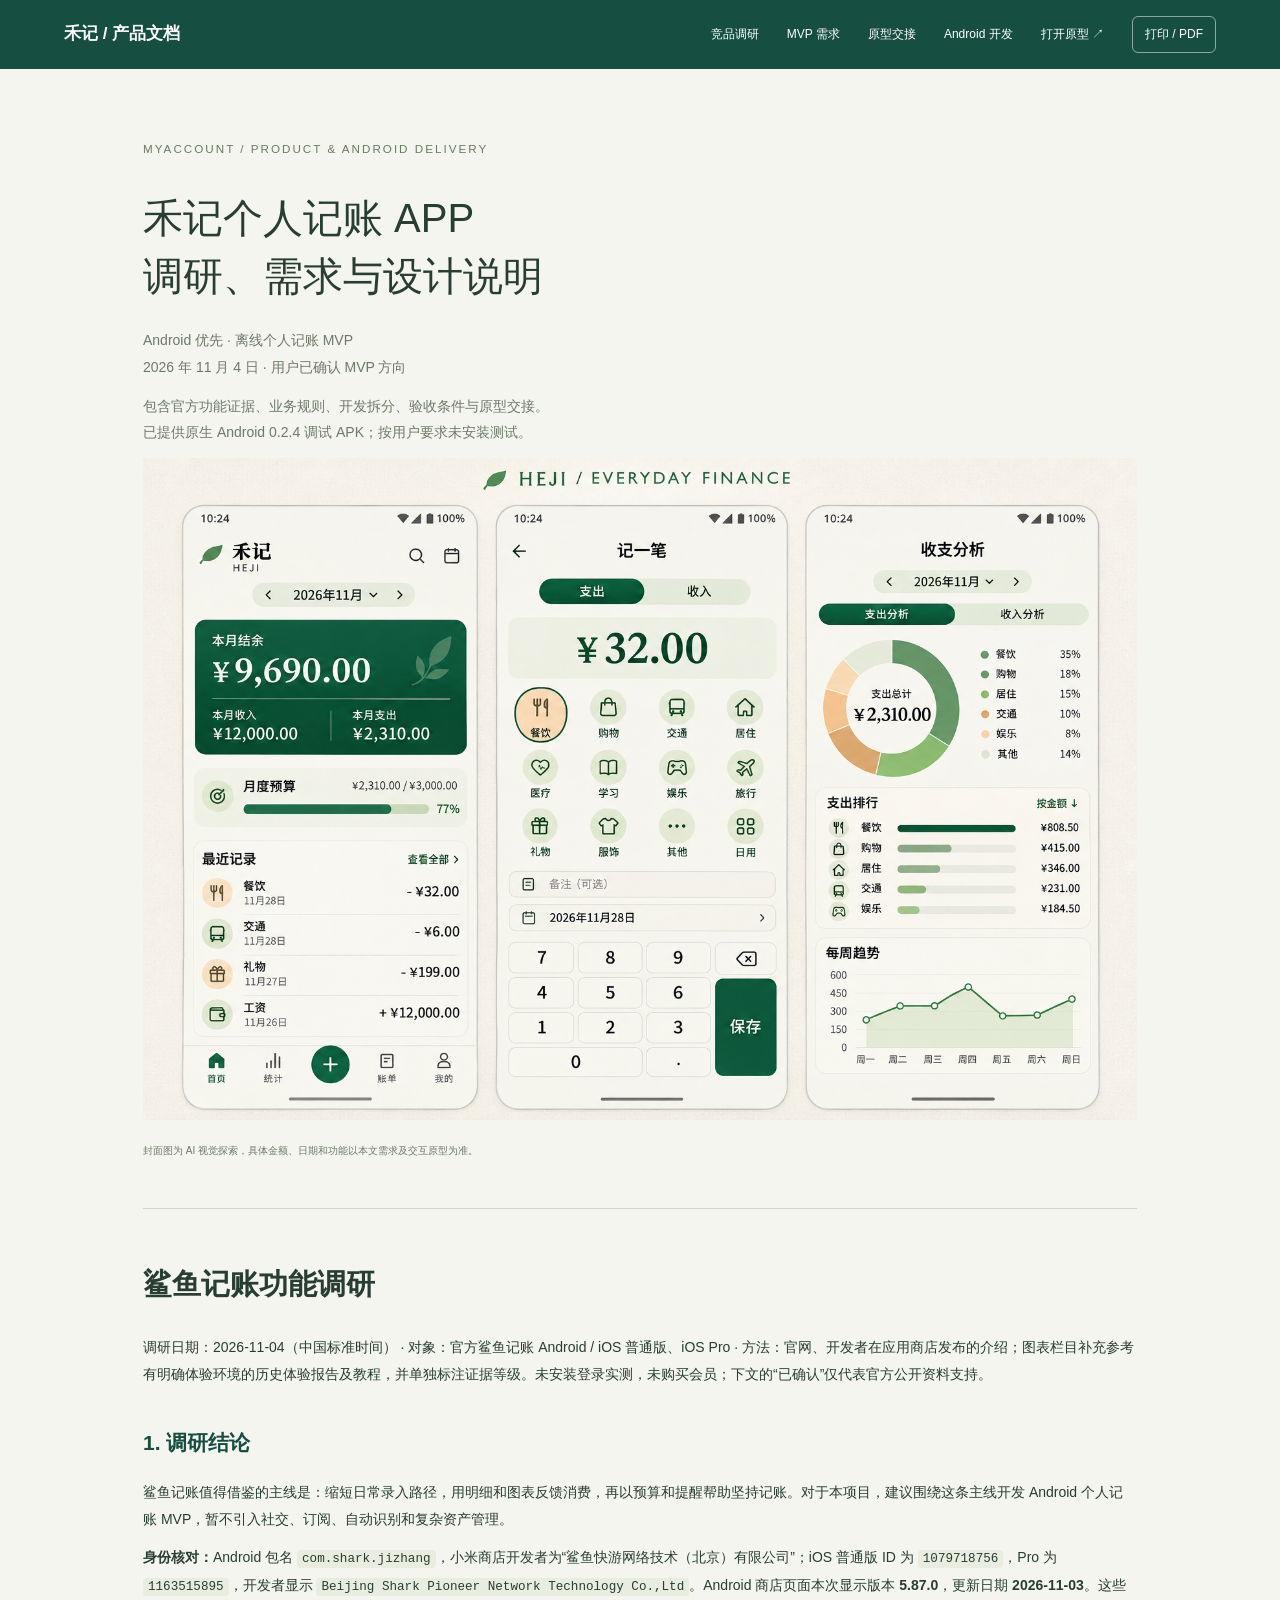
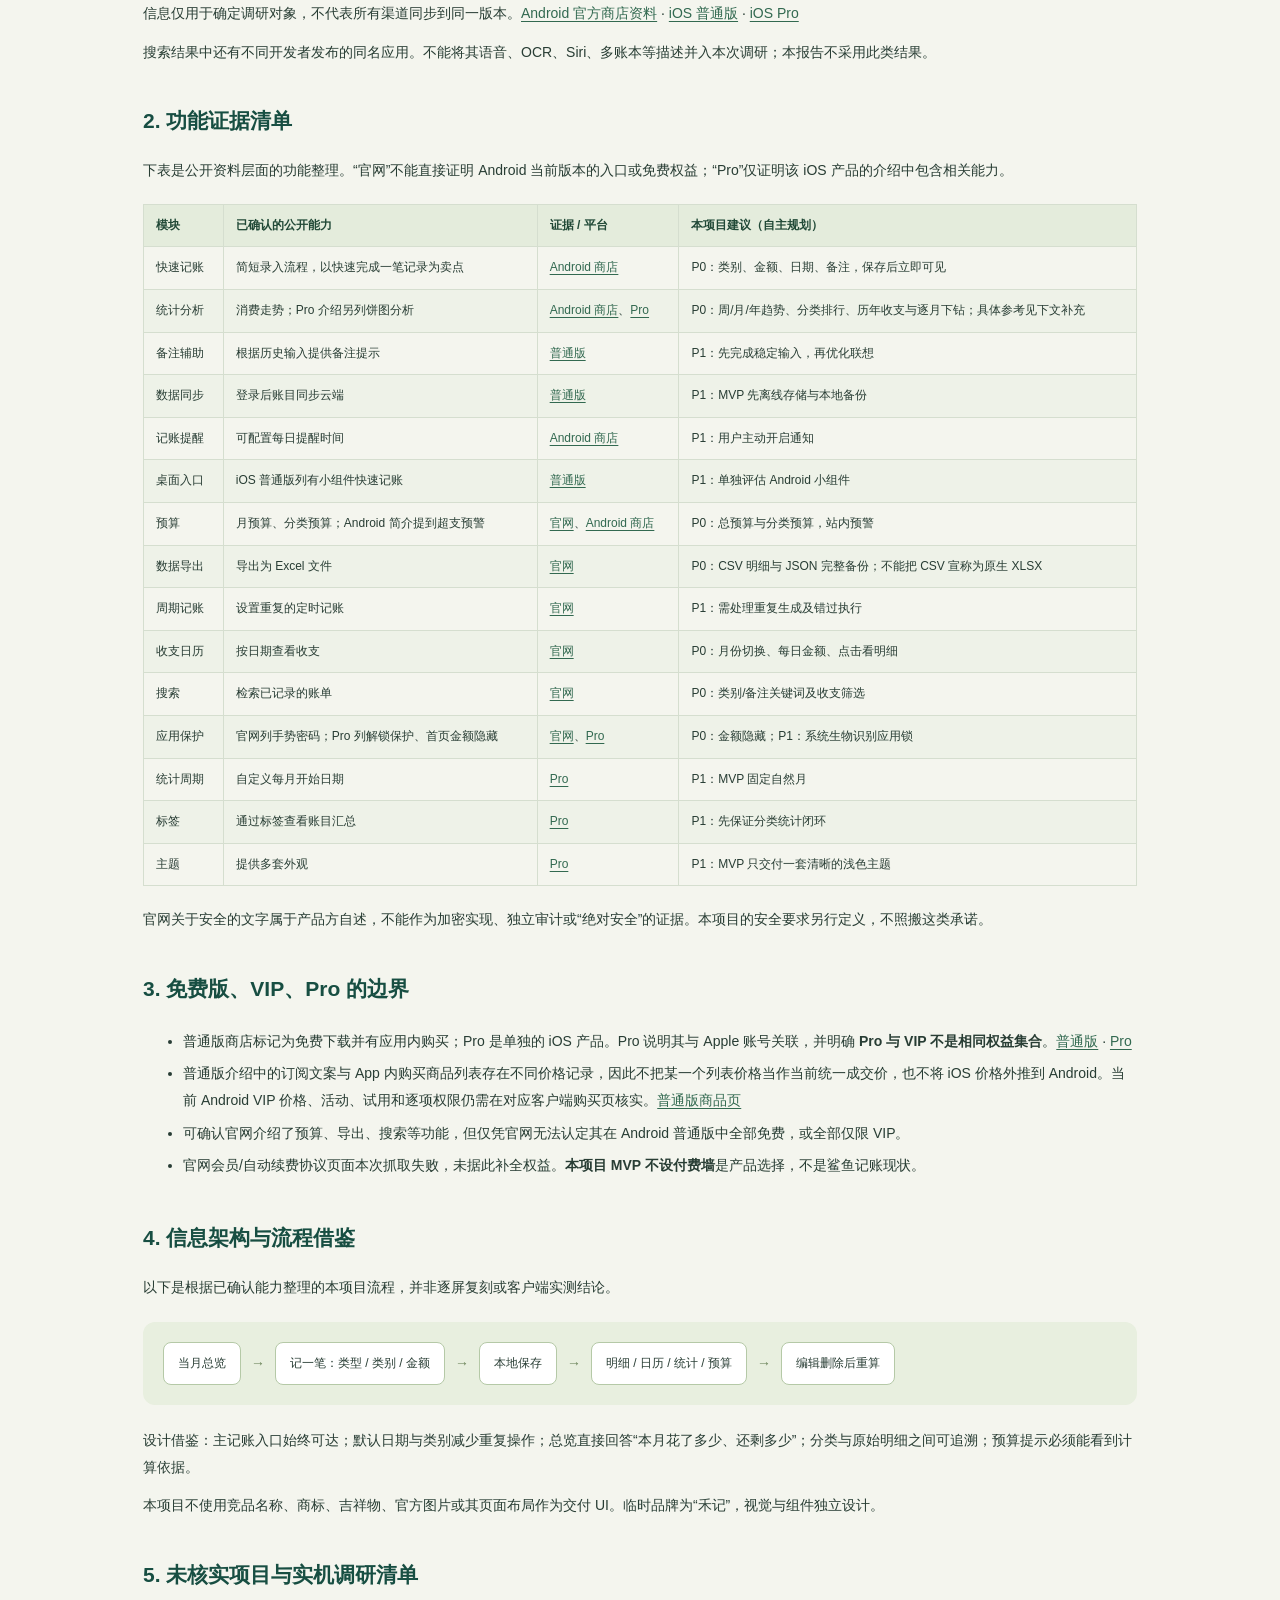
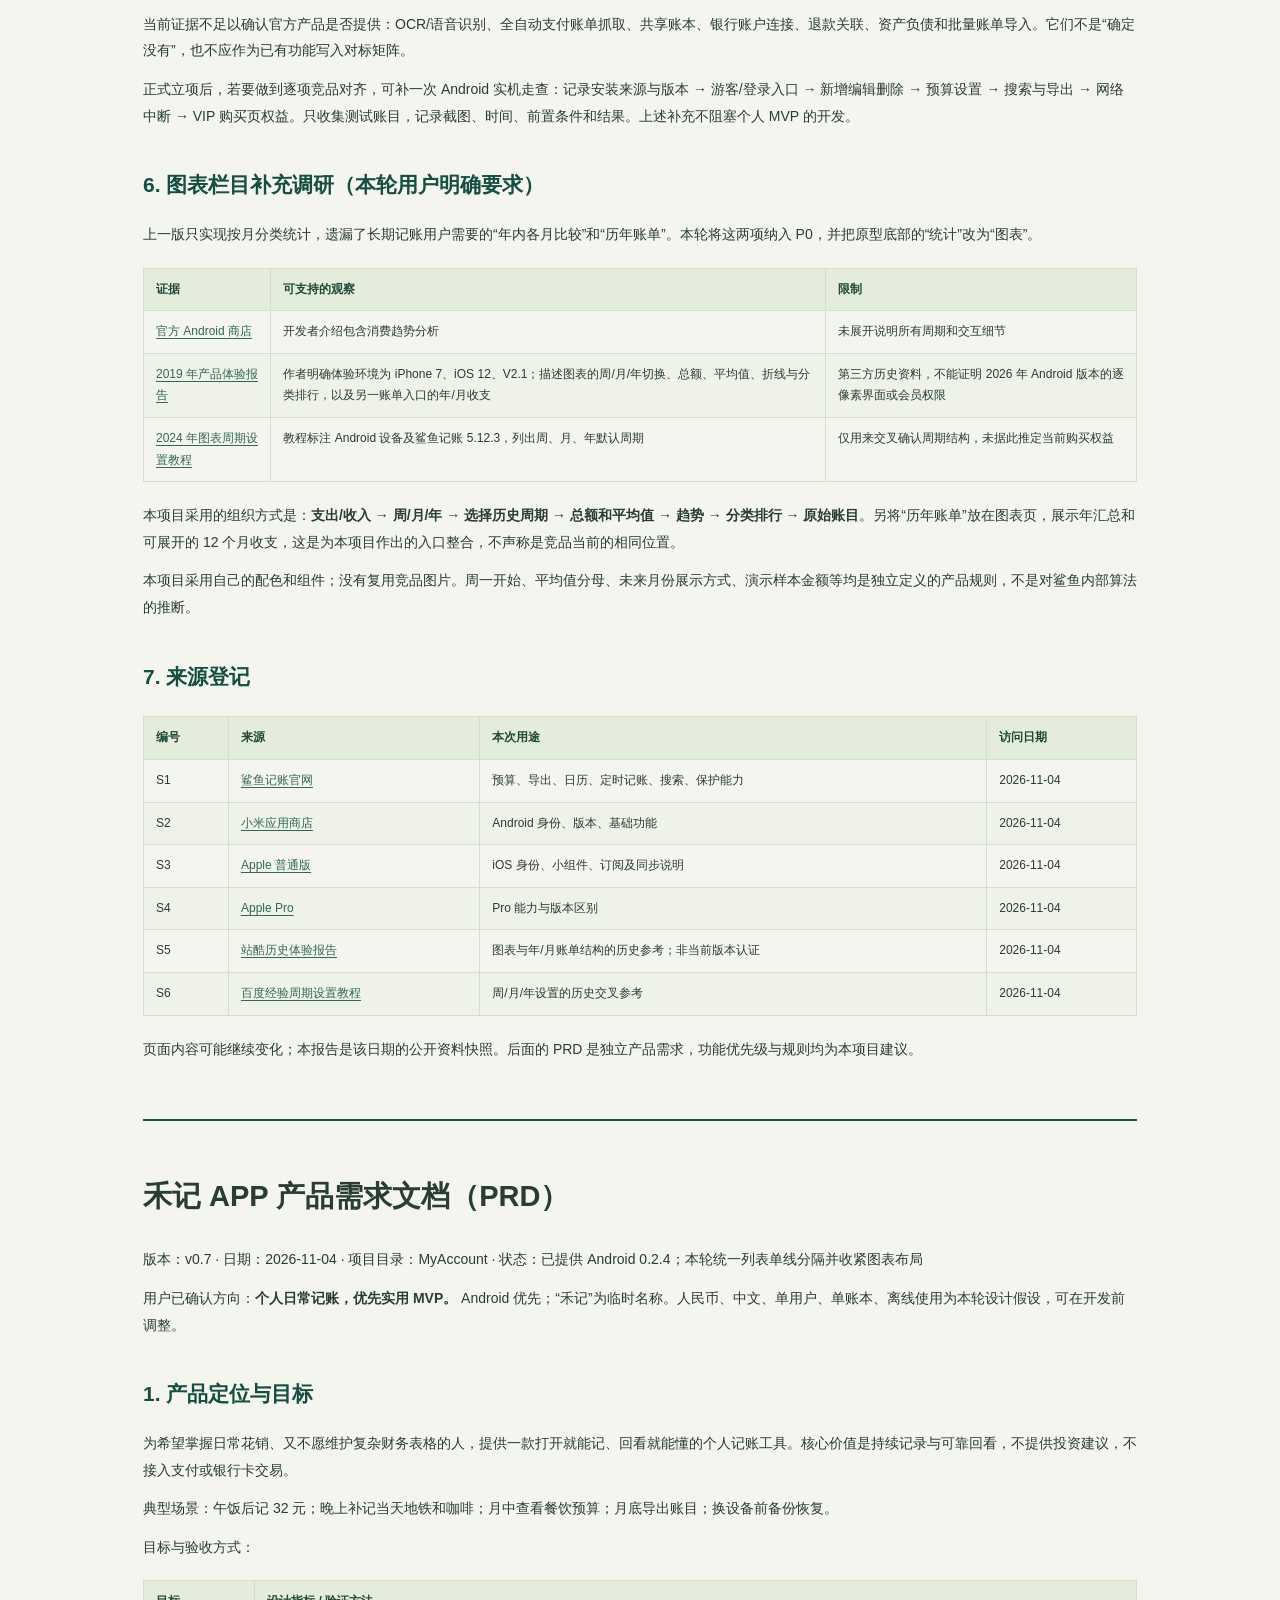
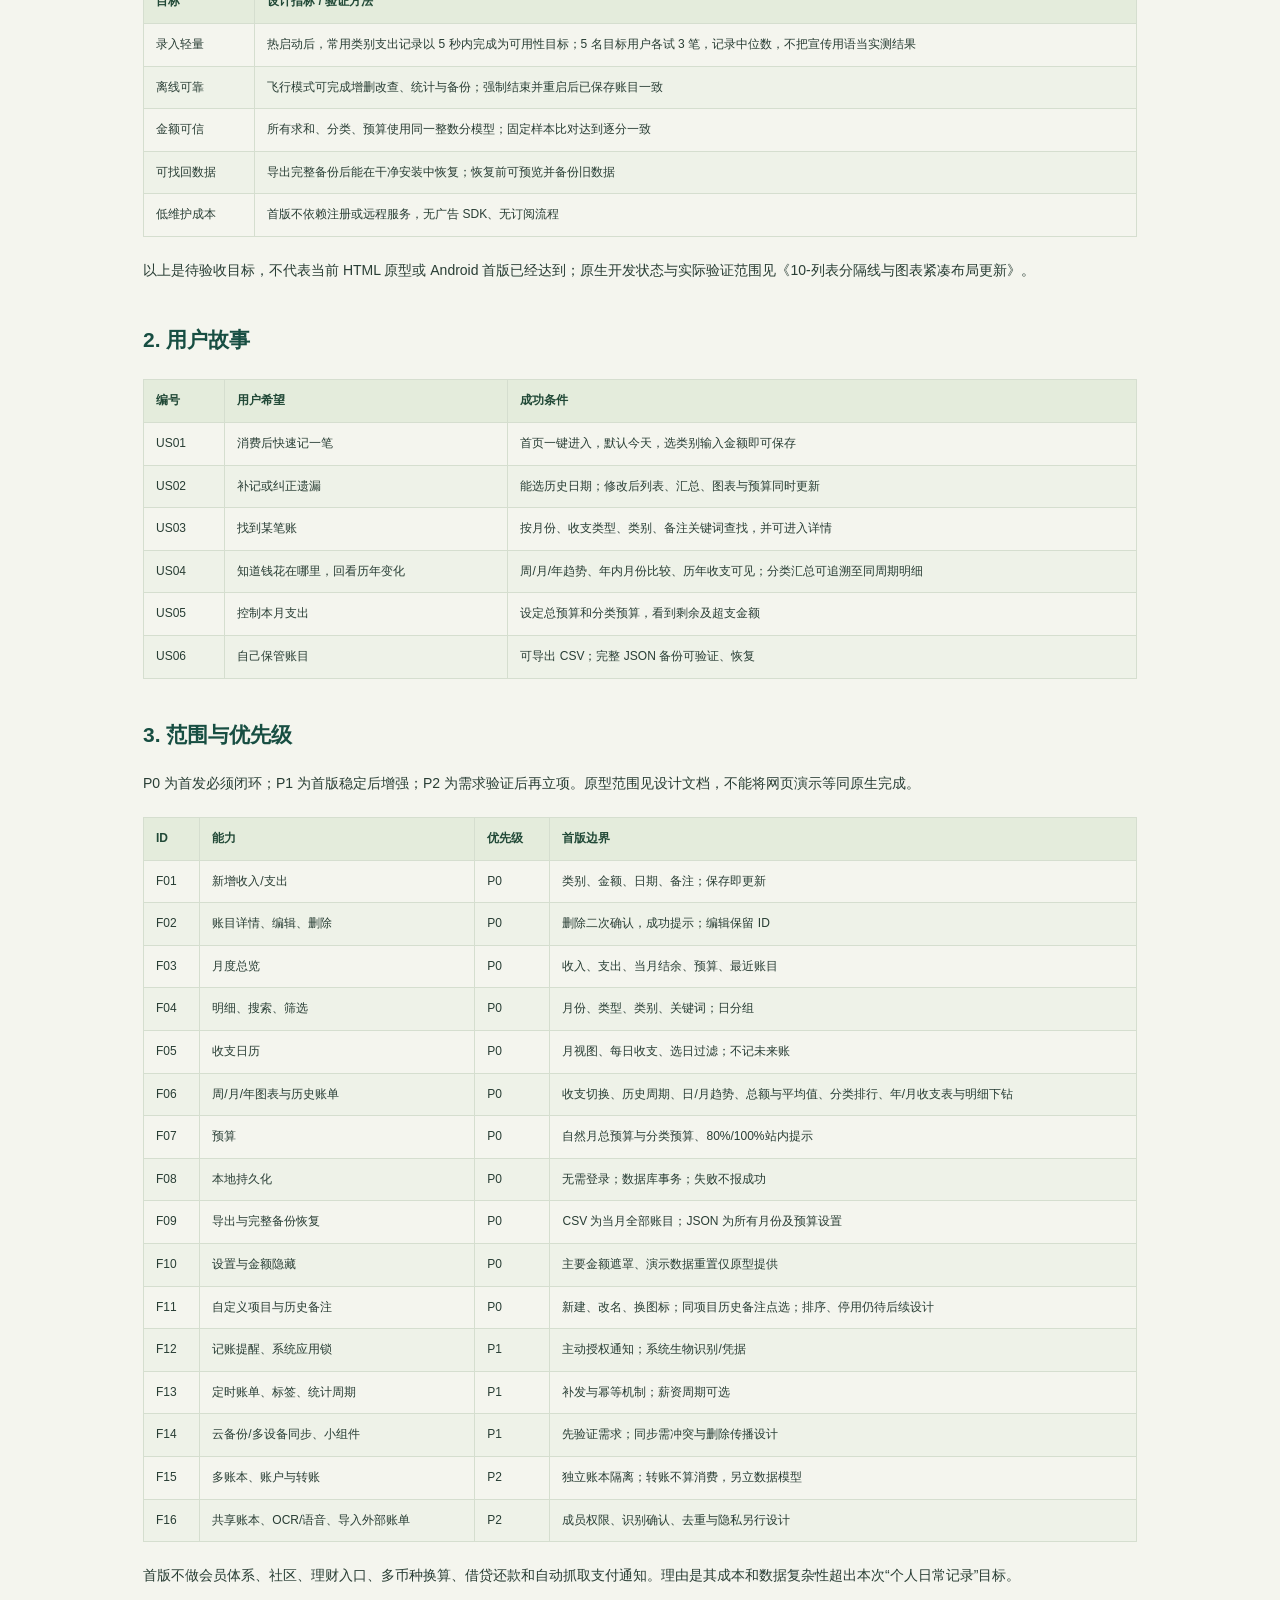
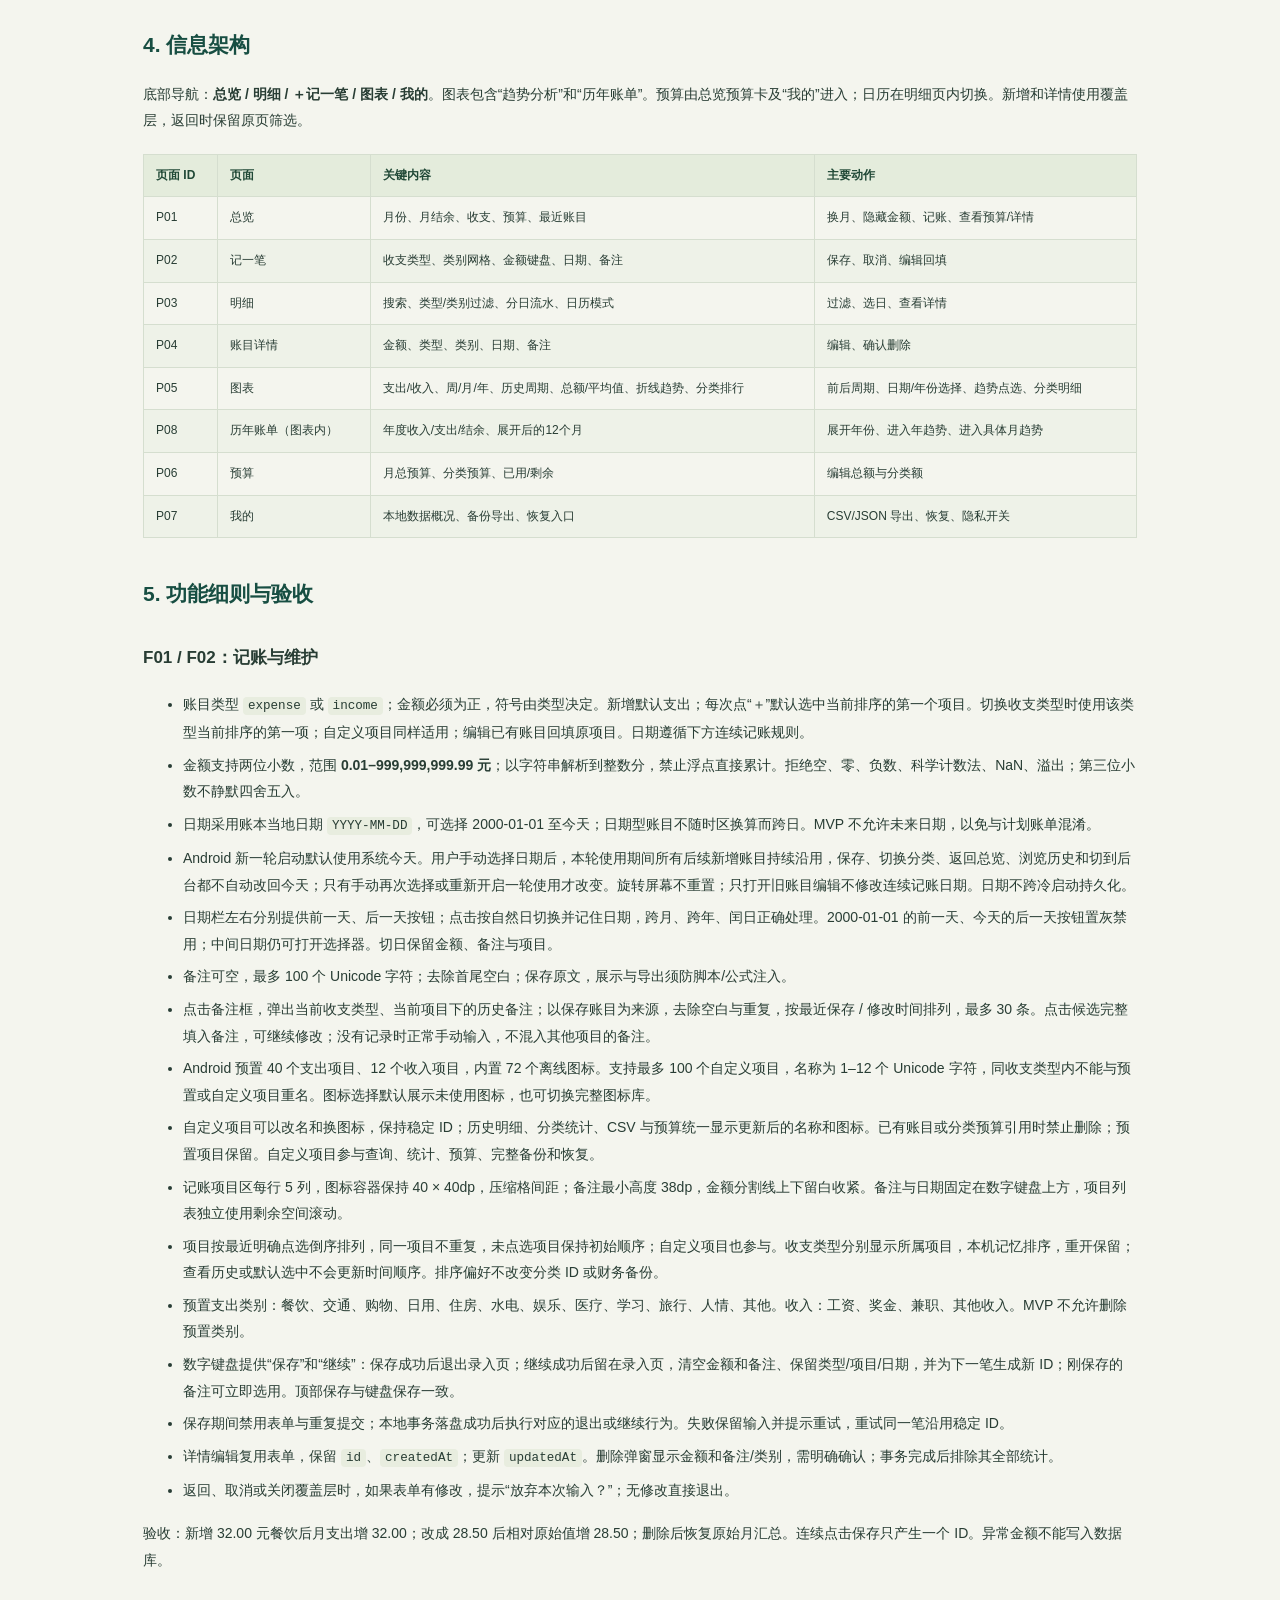
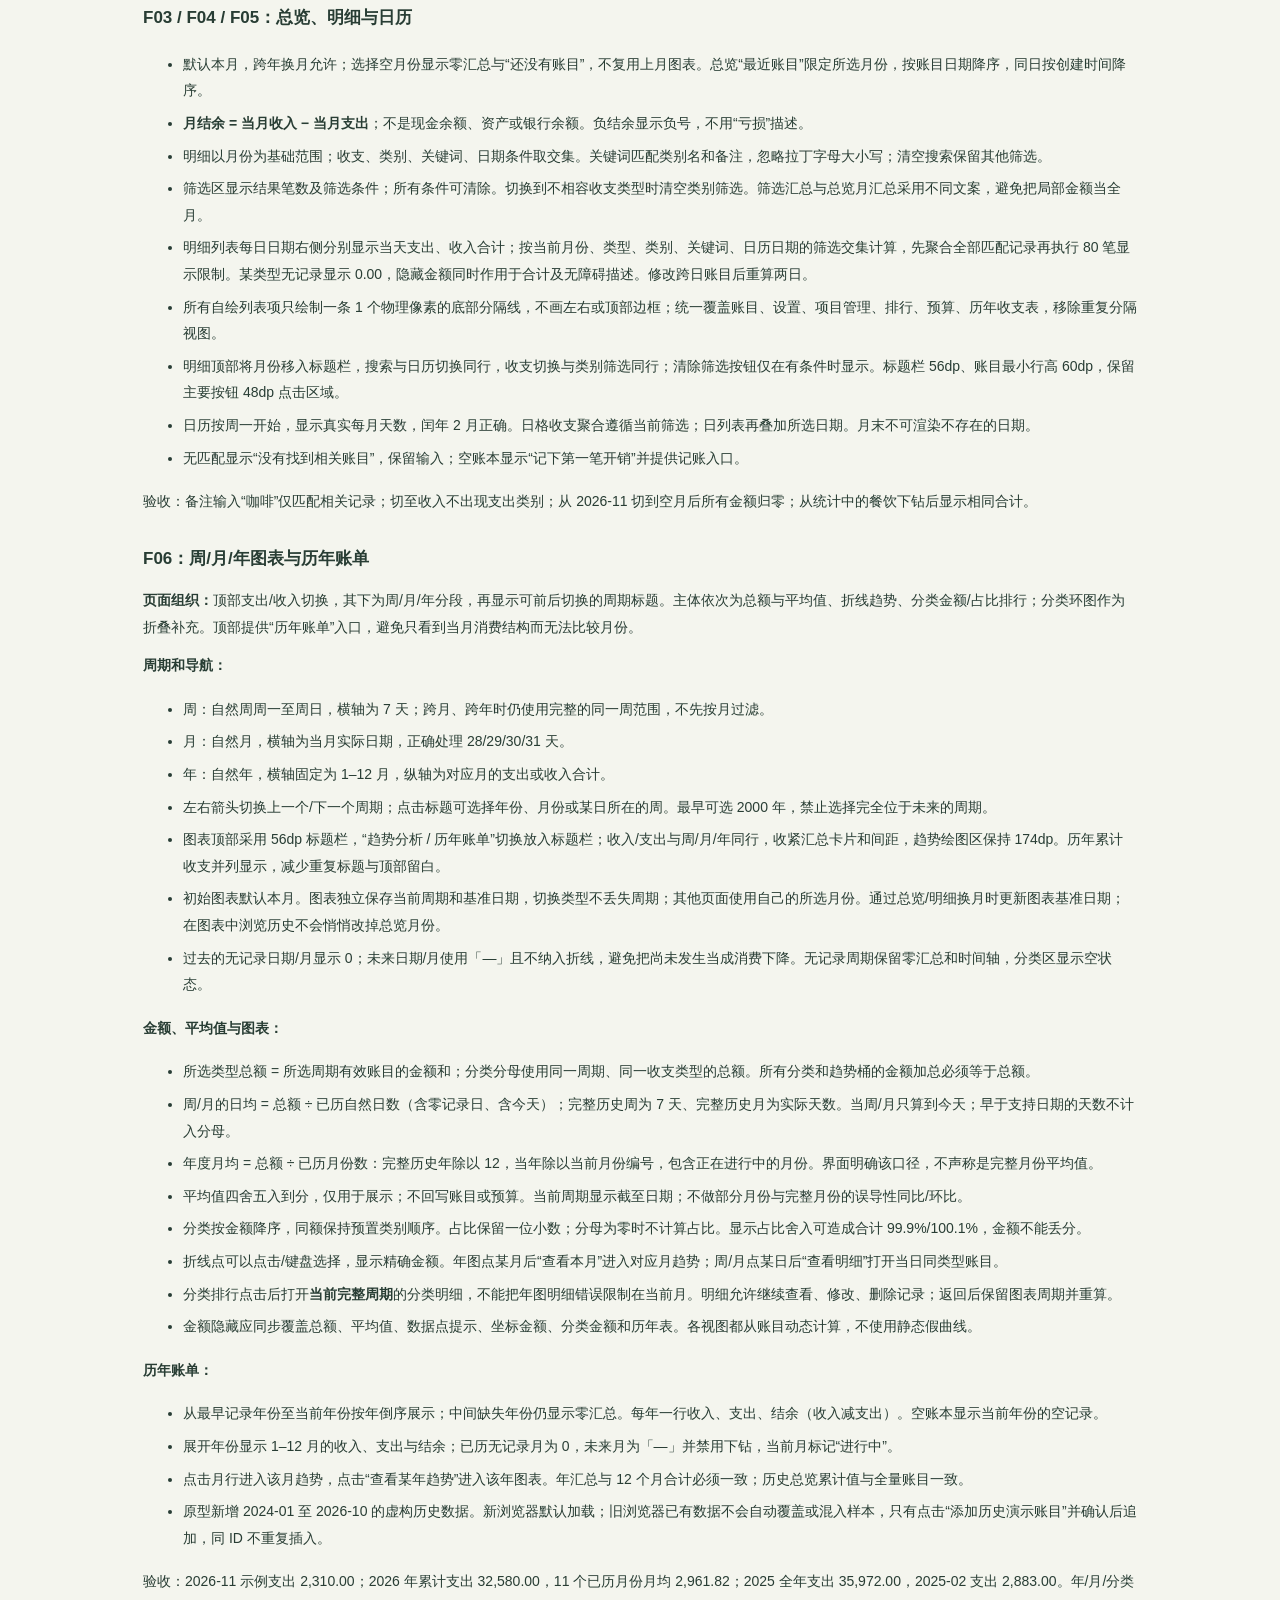
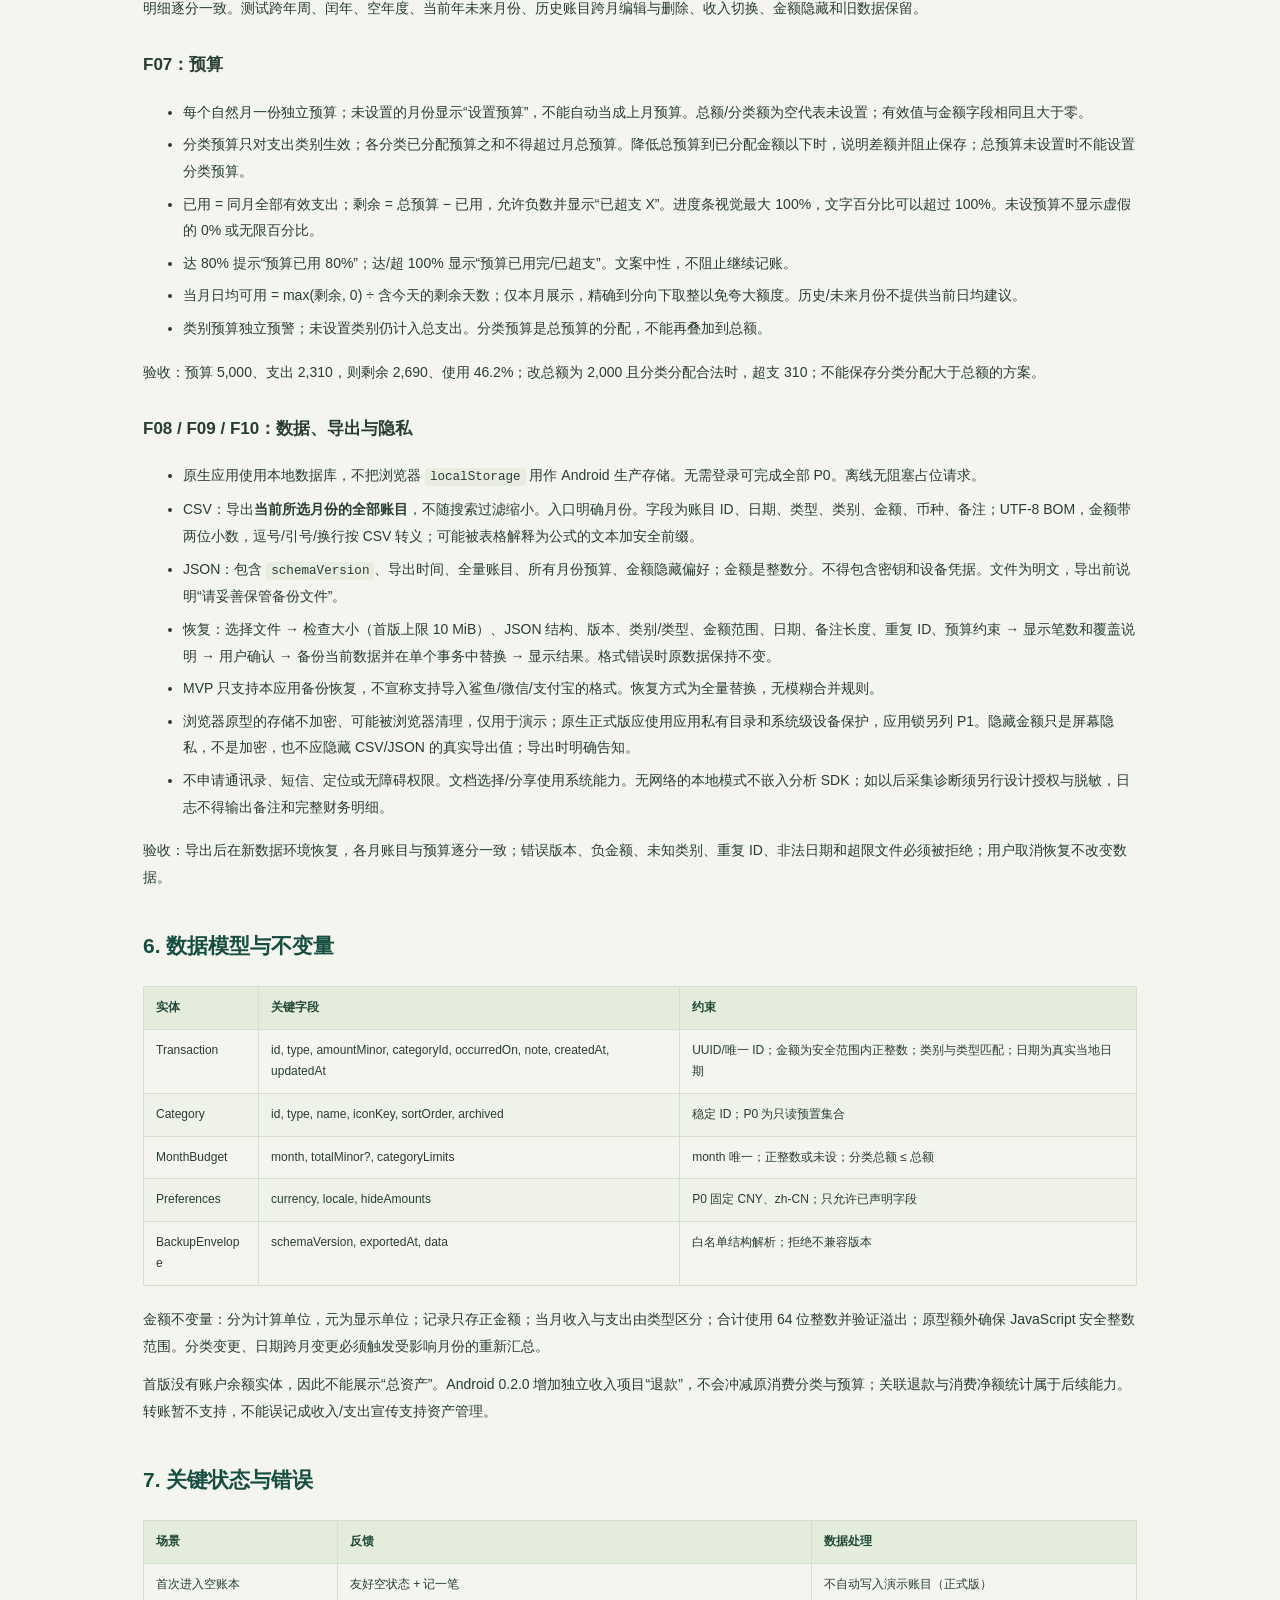
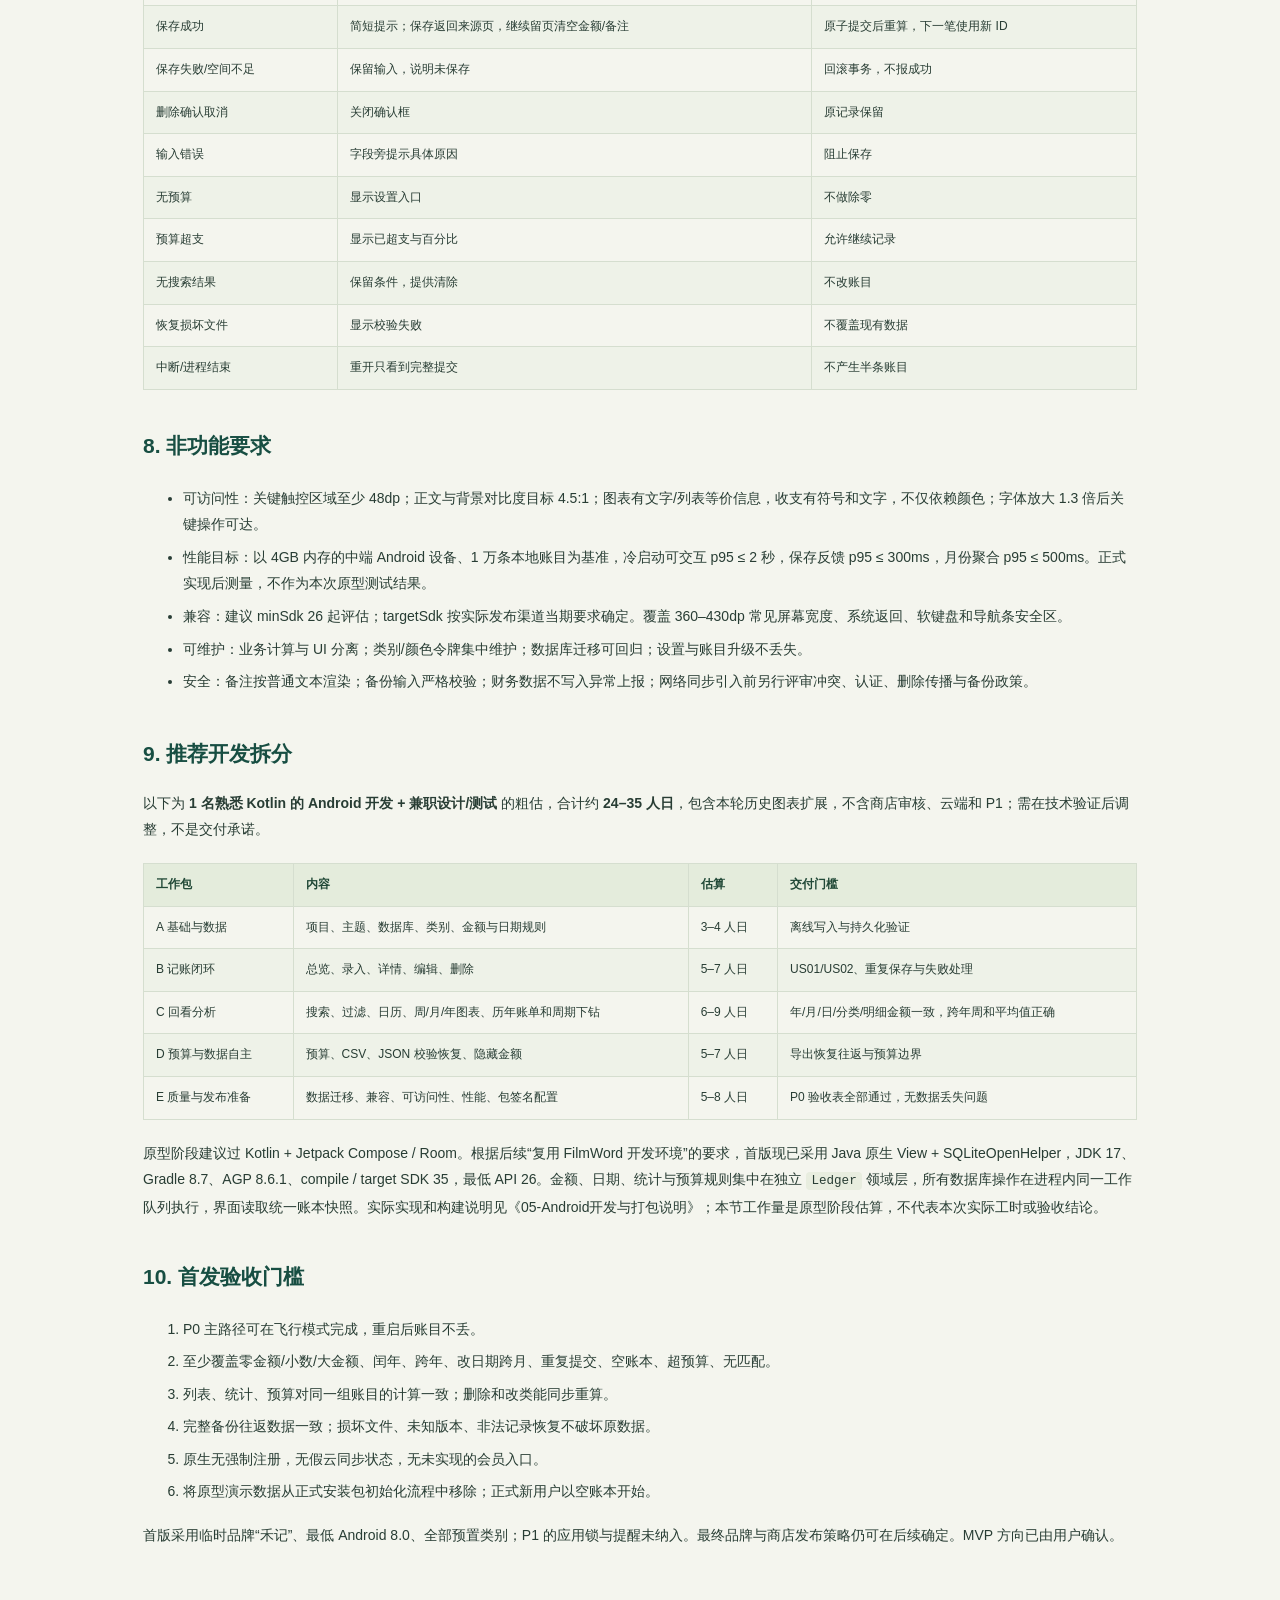
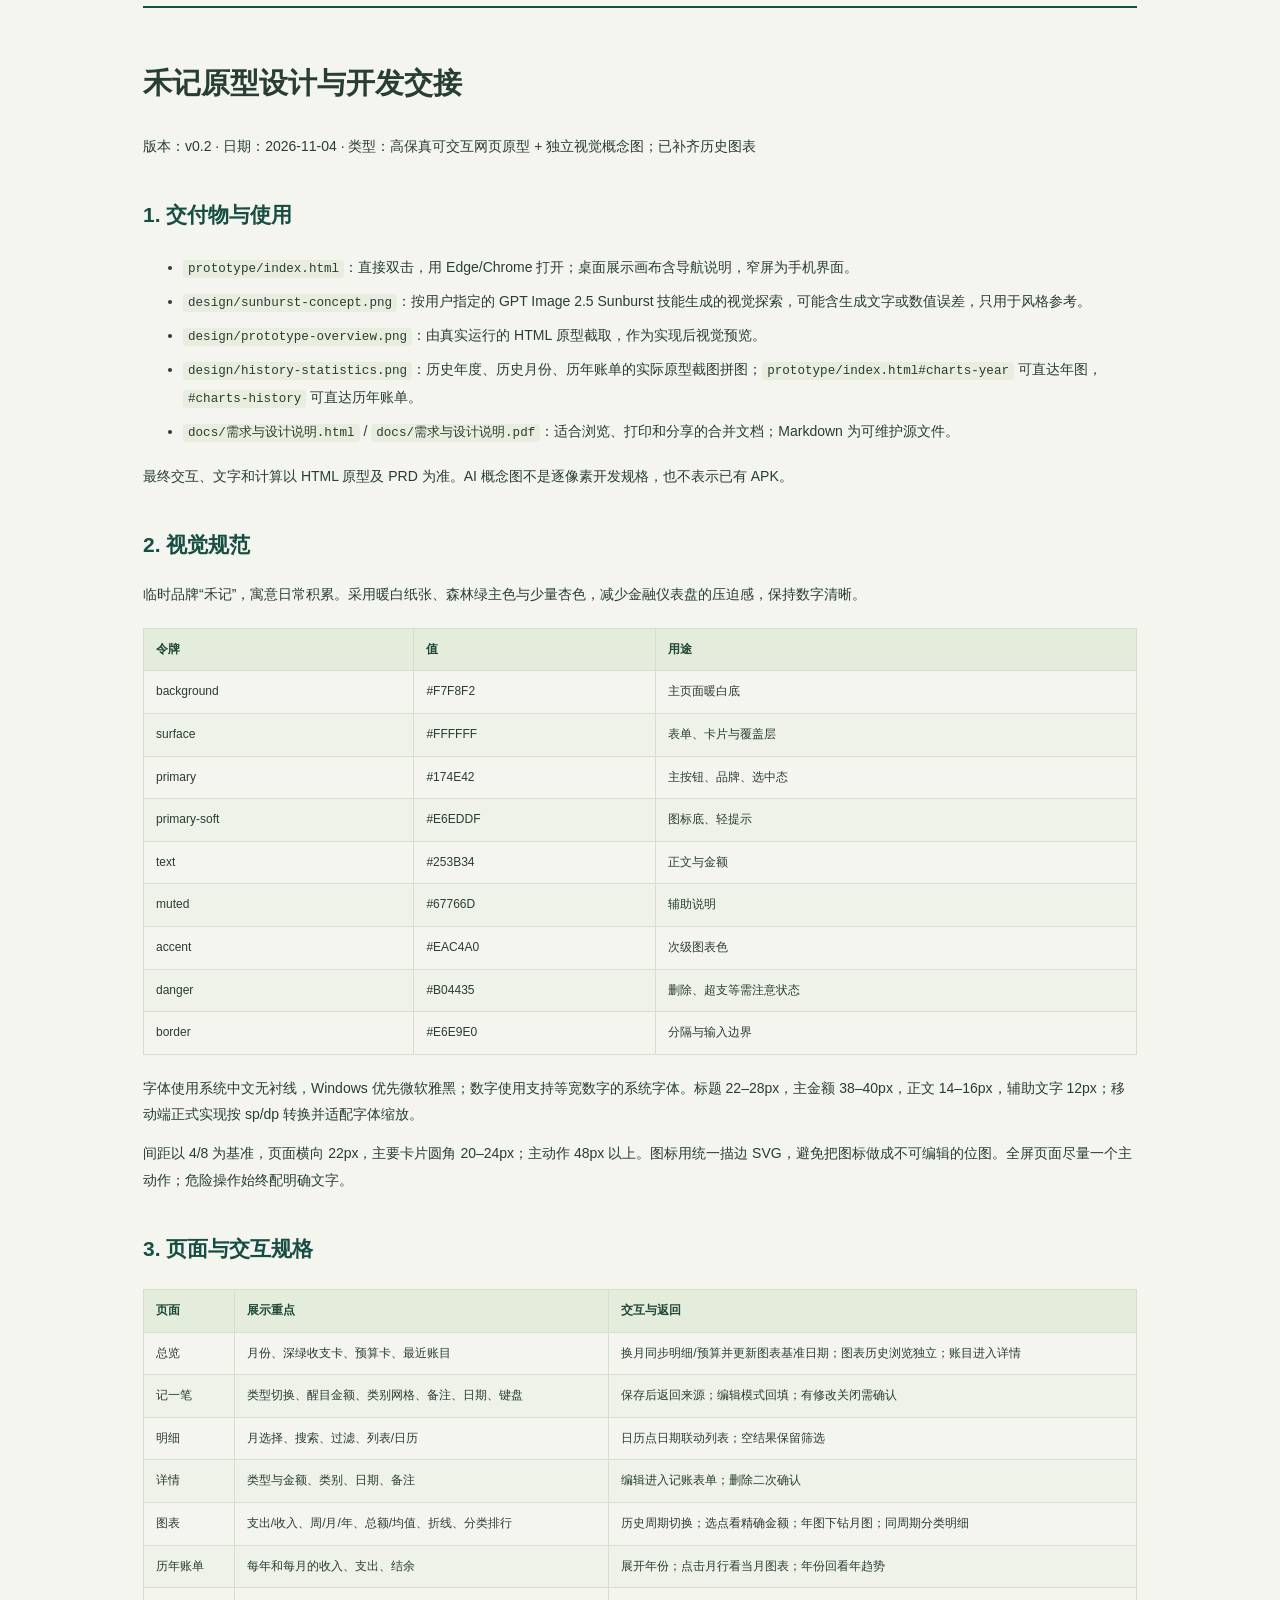
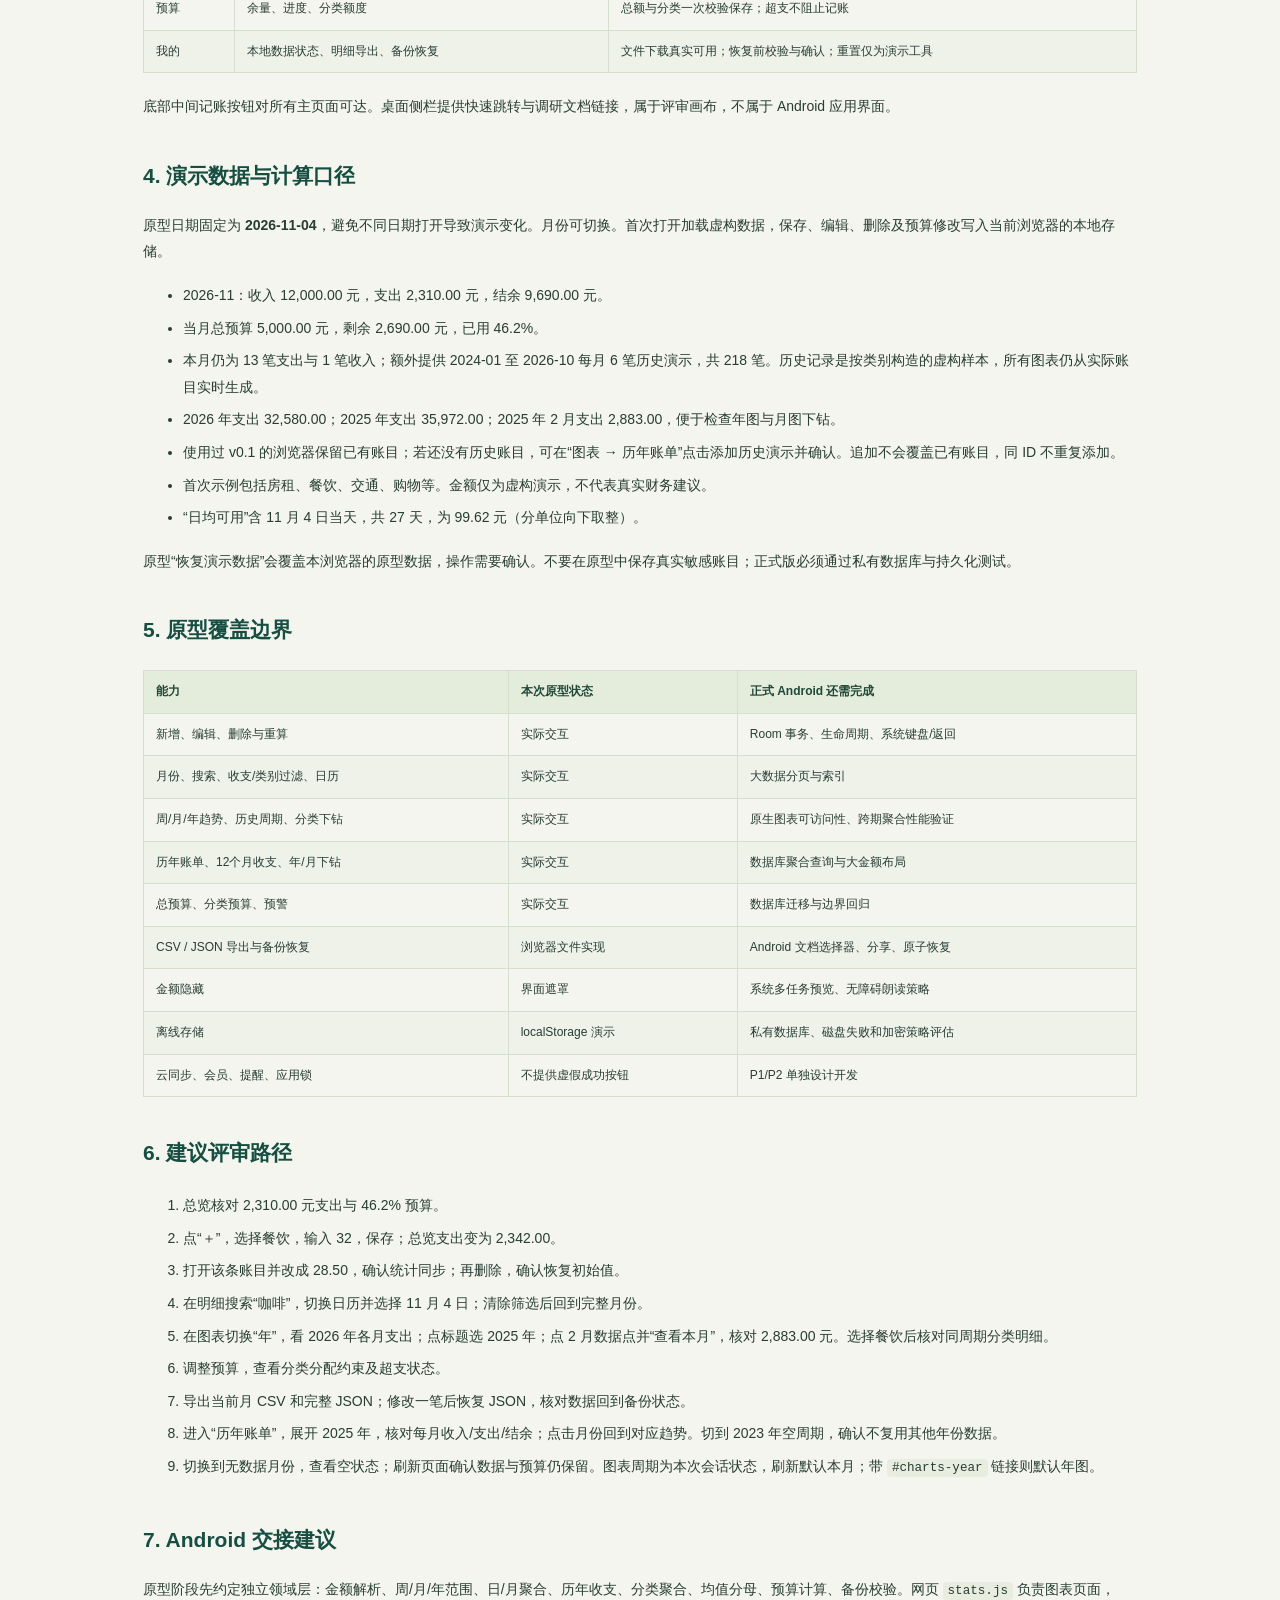
==== commit 4e2dfdb5: "Use single list separators and compact the chart and history layouts" ====
--- a/docs/需求与设计说明.html
+++ b/docs/需求与设计说明.html
@@ -2,7 +2,7 @@
 *{box-sizing:border-box}html{scroll-behavior:smooth}body{margin:0;background:#f4f5ee;color:#283d34;font-family:"Microsoft YaHei","Segoe UI",sans-serif;font-size:14px;line-height:1.9}nav{position:sticky;top:0;z-index:3;background:#174e42;color:#fff;padding:16px 5%;display:flex;gap:28px;align-items:center;font-size:12px}nav a{color:#fff;text-decoration:none}nav strong{font-size:17px;margin-right:auto}main{max-width:1050px;margin:38px auto;padding:0 28px}.cover{padding:28px 0 36px;border-bottom:1px solid #cdd9c5}.cover small{letter-spacing:2px;color:#697b61}.cover h1{font-size:40px;font-weight:500;line-height:1.45}.cover p{color:#6d7968}article{scroll-margin-top:80px;padding:20px 0 45px}article+article{border-top:2px solid #174e42}h1{font-size:29px;margin:28px 0 22px}h2{font-size:21px;color:#174e42;margin:36px 0 16px}h3{font-size:17px;margin:28px 0 12px}p{margin:12px 0}table{border-collapse:collapse;width:100%;font-size:12px;margin:20px 0;line-height:1.8}th,td{border:1px solid #d5decf;padding:10px 12px;text-align:left;vertical-align:top;overflow-wrap:anywhere}th{background:#e4ecdc;color:#214937;font-weight:600}tbody tr:nth-child(even){background:#eef2e8}a{color:#326950;text-underline-offset:3px}li{padding:3px 0}code{background:#e8eddf;padding:2px 5px;border-radius:4px;font-family:Consolas,monospace;font-size:.9em;overflow-wrap:anywhere}pre{white-space:pre-wrap;background:#e8eddf;padding:18px;border-radius:12px;line-height:1.6;overflow:auto}pre code{padding:0}blockquote{border-left:3px solid #93ad84;margin:20px 0;padding:0 18px}img{max-width:100%}.print-button{border:1px solid #ffffff80;background:none;color:white;padding:6px 12px;border-radius:6px;cursor:pointer;font:inherit}.flow{display:flex;flex-wrap:wrap;gap:10px;margin:22px 0;padding:20px;background:#e8efdf;border-radius:12px}.flow span{background:white;border:1px solid #b5c9a7;border-radius:8px;padding:9px 14px;font-size:12px}.flow i{align-self:center;font-style:normal;color:#6d865c}.footer{padding:25px 0;color:#74846b;font-size:11px}
 @media(max-width:700px){nav{gap:12px;flex-wrap:wrap;padding:12px 18px}nav strong{width:100%}main{padding:0 17px;margin-top:20px}.cover h1{font-size:30px}h1{font-size:25px}table{display:block;overflow:auto}th,td{min-width:100px}.print-button{display:none}}
 @media print{@page{size:A4;margin:16mm 13mm 18mm}body{background:white;font-size:10px;line-height:1.7}nav{display:none}main{max-width:none;margin:0;padding:0}.cover{break-after:page;padding:30mm 0 0;border:0}.cover h1{font-size:32px}.cover img{margin-top:25px;width:100%}article{padding:0;scroll-margin:0}article+article{break-before:page;border:0}h1{font-size:23px}h2{font-size:16px;margin-top:22px}h3{font-size:13px}h1,h2,h3{break-after:avoid}table{font-size:9px;line-height:1.6;display:table}th,td{padding:6px;min-width:0}tr{break-inside:avoid}thead{display:table-header-group}pre{font-size:9px;break-inside:avoid}a{color:#28543d;text-decoration:none}.flow{break-inside:avoid}p{orphans:3;widows:3}.footer{display:none}}
-</style></head><body><nav><strong>禾记 / 产品文档</strong><a href="#research">竞品调研</a><a href="#prd">MVP 需求</a><a href="#design">原型交接</a><a href="#android">Android 开发</a><a href="../prototype/index.html">打开原型 ↗</a><button class="print-button" onclick="window.print()">打印 / PDF</button></nav><main><section class="cover"><small>MYACCOUNT / PRODUCT & ANDROID DELIVERY</small><h1>禾记个人记账 APP<br>调研、需求与设计说明</h1><p>Android 优先 · 离线个人记账 MVP<br>2026 年 11 月 4 日 · 用户已确认 MVP 方向</p><p>包含官方功能证据、业务规则、开发拆分、验收条件与原型交接。<br>已提供原生 Android 0.2.3 调试 APK；按用户要求未安装测试。</p><img src="../design/sunburst-concept.png" alt="Sunburst 原创视觉探索"><p style="font-size:10px">封面图为 AI 视觉探索，具体金额、日期和功能以本文需求及交互原型为准。</p></section><article id="research"><h1 id="_1">鲨鱼记账功能调研</h1>
+</style></head><body><nav><strong>禾记 / 产品文档</strong><a href="#research">竞品调研</a><a href="#prd">MVP 需求</a><a href="#design">原型交接</a><a href="#android">Android 开发</a><a href="../prototype/index.html">打开原型 ↗</a><button class="print-button" onclick="window.print()">打印 / PDF</button></nav><main><section class="cover"><small>MYACCOUNT / PRODUCT & ANDROID DELIVERY</small><h1>禾记个人记账 APP<br>调研、需求与设计说明</h1><p>Android 优先 · 离线个人记账 MVP<br>2026 年 11 月 4 日 · 用户已确认 MVP 方向</p><p>包含官方功能证据、业务规则、开发拆分、验收条件与原型交接。<br>已提供原生 Android 0.2.4 调试 APK；按用户要求未安装测试。</p><img src="../design/sunburst-concept.png" alt="Sunburst 原创视觉探索"><p style="font-size:10px">封面图为 AI 视觉探索，具体金额、日期和功能以本文需求及交互原型为准。</p></section><article id="research"><h1 id="_1">鲨鱼记账功能调研</h1>
 <p>调研日期：2026-11-04（中国标准时间） · 对象：官方鲨鱼记账 Android / iOS 普通版、iOS Pro · 方法：官网、开发者在应用商店发布的介绍；图表栏目补充参考有明确体验环境的历史体验报告及教程，并单独标注证据等级。未安装登录实测，未购买会员；下文的“已确认”仅代表官方公开资料支持。</p>
 <h2 id="1">1. 调研结论</h2>
 <p>鲨鱼记账值得借鉴的主线是：缩短日常录入路径，用明细和图表反馈消费，再以预算和提醒帮助坚持记账。对于本项目，建议围绕这条主线开发 Android 个人记账 MVP，暂不引入社交、订阅、自动识别和复杂资产管理。</p>
@@ -208,7 +208,7 @@
 </tbody>
 </table>
 <p>页面内容可能继续变化；本报告是该日期的公开资料快照。后面的 PRD 是独立产品需求，功能优先级与规则均为本项目建议。</p></article><article id="prd"><h1 id="app-prd">禾记 APP 产品需求文档（PRD）</h1>
-<p>版本：v0.6 · 日期：2026-11-04 · 项目目录：MyAccount · 状态：已提供 Android 0.2.3；本轮增加明细每日收支合计并收紧布局</p>
+<p>版本：v0.7 · 日期：2026-11-04 · 项目目录：MyAccount · 状态：已提供 Android 0.2.4；本轮统一列表单线分隔并收紧图表布局</p>
 <p>用户已确认方向：<strong>个人日常记账，优先实用 MVP。</strong> Android 优先；“禾记”为临时名称。人民币、中文、单用户、单账本、离线使用为本轮设计假设，可在开发前调整。</p>
 <h2 id="1">1. 产品定位与目标</h2>
 <p>为希望掌握日常花销、又不愿维护复杂财务表格的人，提供一款打开就能记、回看就能懂的个人记账工具。核心价值是持续记录与可靠回看，不提供投资建议，不接入支付或银行卡交易。</p>
@@ -244,7 +244,7 @@
 </tr>
 </tbody>
 </table>
-<p>以上是待验收目标，不代表当前 HTML 原型或 Android 首版已经达到；原生开发状态与实际验证范围见《09-明细每日合计与紧凑布局更新》。</p>
+<p>以上是待验收目标，不代表当前 HTML 原型或 Android 首版已经达到；原生开发状态与实际验证范围见《10-列表分隔线与图表紧凑布局更新》。</p>
 <h2 id="2">2. 用户故事</h2>
 <table>
 <thead>
@@ -488,6 +488,7 @@
 <li>明细以月份为基础范围；收支、类别、关键词、日期条件取交集。关键词匹配类别名和备注，忽略拉丁字母大小写；清空搜索保留其他筛选。</li>
 <li>筛选区显示结果笔数及筛选条件；所有条件可清除。切换到不相容收支类型时清空类别筛选。筛选汇总与总览月汇总采用不同文案，避免把局部金额当全月。</li>
 <li>明细列表每日日期右侧分别显示当天支出、收入合计；按当前月份、类型、类别、关键词、日历日期的筛选交集计算，先聚合全部匹配记录再执行 80 笔显示限制。某类型无记录显示 0.00，隐藏金额同时作用于合计及无障碍描述。修改跨日账目后重算两日。</li>
+<li>所有自绘列表项只绘制一条 1 个物理像素的底部分隔线，不画左右或顶部边框；统一覆盖账目、设置、项目管理、排行、预算、历年收支表，移除重复分隔视图。</li>
 <li>明细顶部将月份移入标题栏，搜索与日历切换同行，收支切换与类别筛选同行；清除筛选按钮仅在有条件时显示。标题栏 56dp、账目最小行高 60dp，保留主要按钮 48dp 点击区域。</li>
 <li>日历按周一开始，显示真实每月天数，闰年 2 月正确。日格收支聚合遵循当前筛选；日列表再叠加所选日期。月末不可渲染不存在的日期。</li>
 <li>无匹配显示“没有找到相关账目”，保留输入；空账本显示“记下第一笔开销”并提供记账入口。</li>
@@ -501,6 +502,7 @@
 <li>月：自然月，横轴为当月实际日期，正确处理 28/29/30/31 天。</li>
 <li>年：自然年，横轴固定为 1–12 月，纵轴为对应月的支出或收入合计。</li>
 <li>左右箭头切换上一个/下一个周期；点击标题可选择年份、月份或某日所在的周。最早可选 2000 年，禁止选择完全位于未来的周期。</li>
+<li>图表顶部采用 56dp 标题栏，“趋势分析 / 历年账单”切换放入标题栏；收入/支出与周/月/年同行，收紧汇总卡片和间距，趋势绘图区保持 174dp。历年累计收支并列显示，减少重复标题与顶部留白。</li>
 <li>初始图表默认本月。图表独立保存当前周期和基准日期，切换类型不丢失周期；其他页面使用自己的所选月份。通过总览/明细换月时更新图表基准日期；在图表中浏览历史不会悄悄改掉总览月份。</li>
 <li>过去的无记录日期/月显示 0；未来日期/月使用「—」且不纳入折线，避免把尚未发生当成消费下降。无记录周期保留零汇总和时间轴，分类区显示空状态。</li>
 </ul>
@@ -915,7 +917,116 @@
 <h2 id="7-android">7. Android 交接建议</h2>
 <p>原型阶段先约定独立领域层：金额解析、周/月/年范围、日/月聚合、历年收支、分类聚合、均值分母、预算计算、备份校验。网页 <code>stats.js</code> 负责图表页面，<code>domain.js</code> 负责周期和计算。后续原生实现采用 Java <code>Ledger</code> + SQLite + 原生 View，总览、图表、预算共用账本快照，具体文件与环境见《05-Android开发与打包说明》。</p>
 <p>需重点测试的不是按钮是否存在，而是记录跨月编辑、恢复中断、重复保存、非法备份与预算分配约束。原型中金额计算/导入校验已有可复用规则，但 JavaScript 实现不能直接视为 Android 生产代码。</p>
-<p>本文件记录 v0.2 网页原型的设计和验证边界。项目当前提供 Android Gradle 工程及 0.2.3 调试 APK，新版项目 / 图标、历史备注与连续记账规则见《06-项目图标与连续记账更新》，默认首项、保存后继续与日期按钮见《08-默认项目与连续保存更新》，每日收支合计及明细布局见《09-明细每日合计与紧凑布局更新》；按用户要求未安装测试。本文中的浏览器截图与交互结果不能作为原生应用的真机验证结果。后端、商店发布及真实支付授权不在首版范围内。</p></article><article id="android"><h1 id="android-023">禾记 Android 0.2.3：明细每日合计与紧凑布局</h1>
+<p>本文件记录 v0.2 网页原型的设计和验证边界。项目当前提供 Android Gradle 工程及 0.2.4 调试 APK，新版项目 / 图标、历史备注与连续记账规则见《06-项目图标与连续记账更新》，默认首项、保存后继续与日期按钮见《08-默认项目与连续保存更新》，每日收支合计及明细布局见《09-明细每日合计与紧凑布局更新》，列表与图表布局见《10-列表分隔线与图表紧凑布局更新》；按用户要求未安装测试。本文中的浏览器截图与交互结果不能作为原生应用的真机验证结果。后端、商店发布及真实支付授权不在首版范围内。</p></article><article id="android"><h1 id="android-024">禾记 Android 0.2.4：列表单线分隔与图表紧凑布局</h1>
+<p>日期：2026-11-04。根据用户反馈，去除列表项左右竖线，解决相邻项横线叠加的问题，并减少图表页顶部占用。</p>
+<h2 id="1">1. 当前安装包</h2>
+<table>
+<thead>
+<tr>
+<th>项目</th>
+<th>结果</th>
+</tr>
+</thead>
+<tbody>
+<tr>
+<td>文件</td>
+<td><code>artifacts/Heji-0.2.4-debug.apk</code></td>
+</tr>
+<tr>
+<td>版本</td>
+<td><code>0.2.4</code> / versionCode <code>6</code></td>
+</tr>
+<tr>
+<td>包名</td>
+<td><code>com.simaoqingnian.myaccount</code></td>
+</tr>
+<tr>
+<td>最低系统</td>
+<td>Android 8.0 / API 26</td>
+</tr>
+<tr>
+<td>大小</td>
+<td>104,682 字节</td>
+</tr>
+<tr>
+<td>SHA-256</td>
+<td><code>DE360DB3F67050AADE945CFC42A267058E0DB24C607E9FB59C27DB20FEBE5D1F</code></td>
+</tr>
+<tr>
+<td>签名</td>
+<td>沿用本项目调试签名；包名和证书与前版一致，未实机验证升级</td>
+</tr>
+</tbody>
+</table>
+<p>数据库保持版本 2，完整备份保持 schema 2，支持导入 schema 1。</p>
+<h2 id="2">2. 所有自绘列表统一为单条分隔线</h2>
+<p>账目行和“我的”设置项此前各自绘制完整矩形边框，左右产生竖线，上下边框在相邻项之间形成两条贴近的横线。本版统一改为每项只绘制底部分隔线：</p>
+<ul>
+<li>分隔线为 <strong>1 个物理像素</strong>，沿用浅色线条；不绘制顶部、左侧或右侧边框。</li>
+<li>相邻项只由上一项提供一条分隔线，避免上下边框叠加。</li>
+<li>仍保留行背景和点击反馈，列表数据、金额、项目和操作入口保留。</li>
+<li>同样适用于总览最近账目、明细、图表下钻账目、“我的”设置、项目管理、分类排行、分类预算及历年收支表。原先额外插入的列表分隔视图已移除，避免与新底线重复。</li>
+</ul>
+<p>列表绘制集中在 <code>Ui.listItem</code>，便于后续维护统一样式。输入框、数字键盘、日历面板和趋势图卡片各自的控件边框保留。</p>
+<h2 id="3">3. 图表页顶部收紧</h2>
+<table>
+<thead>
+<tr>
+<th>区域</th>
+<th>调整</th>
+</tr>
+</thead>
+<tbody>
+<tr>
+<td>标题栏</td>
+<td>从 65dp 调整为 56dp，标题从 24sp 调整为 21sp；内容左右边距从 22dp 调整为 18dp</td>
+</tr>
+<tr>
+<td>趋势 / 历年切换</td>
+<td>移到标题栏右侧；趋势页显示“历年账单”入口，历年页显示“趋势分析”入口，替代原独立切换行及下方留白</td>
+</tr>
+<tr>
+<td>收支与周期切换</td>
+<td>“支出 / 收入”和“周 / 月 / 年”并排放在同一行，两组之间留 8dp；按钮文字保持单行并支持字号适配</td>
+</tr>
+<tr>
+<td>周期选择</td>
+<td>保留前后周期按钮、点击标题选择日期；长周范围标题单行适配</td>
+</tr>
+<tr>
+<td>周期汇总卡</td>
+<td>内边距从四边 18dp 改为左右 12dp、上下 10dp；总额最大字号 24sp，均值 18sp；标签与金额间距 4dp，记录说明间距从 9dp 减为 4dp</td>
+</tr>
+<tr>
+<td>汇总与图表间距</td>
+<td>从 14dp 调整为 6dp</td>
+</tr>
+<tr>
+<td>趋势图卡</td>
+<td>内边距改为左右 12dp、上下 10dp；趋势图绘图区高度保持 174dp，点选、查看明细和日期选择功能保留</td>
+</tr>
+<tr>
+<td>分类排行标题</td>
+<td>上下留白从 18 / 8dp 调整为 12 / 6dp</td>
+</tr>
+</tbody>
+</table>
+<p>历年账单同时收紧：移除重复宣传标题，保留展开年份的操作说明；累计收入和支出由上下堆叠改为左右并列；汇总卡内边距改为 12 / 10dp，与表格间距从 18dp 减为 8dp，年度行最小高度从 62dp 减为 52dp。月份行与历史趋势下钻仍保留。</p>
+<p>这些是代码布局尺寸，实际可见范围受屏幕、字体和系统栏影响。本轮未测量设备上的显示高度。</p>
+<h2 id="4">4. 构建与验证</h2>
+<pre><code class="language-powershell">powershell -NoProfile -ExecutionPolicy Bypass -File scripts/build-android.ps1
+powershell -NoProfile -ExecutionPolicy Bypass -File scripts/check-ledger.ps1
+</code></pre>
+<ul>
+<li>Android 编译、资源处理、DEX 与 APK 打包通过，版本为 0.2.4 / 6。</li>
+<li>Lint 静态检查 <strong>0 错误、0 警告</strong>。</li>
+<li>现有桌面账务与交互规则 <strong>100 项通过</strong>，备份检查 <strong>21 项通过</strong>。本轮为布局和绘制调整，没有新增账务规则测试。</li>
+<li>APK 签名核验通过，包名、版本和系统要求已核对。</li>
+<li>已检查列表调用位置，统一使用底部单线背景，并移除对应的独立分隔视图。</li>
+</ul>
+<p>按用户要求，<strong>未安装到手机或模拟器</strong>。单像素线条、点击反馈、切换栏和不同屏幕 / 字体下的实际外观尚未做设备验证；编译与桌面规则检查不等同原生界面测试。</p>
+<p>上一版每日合计与明细布局见 <a href="09-明细每日合计与紧凑布局更新.md">09-明细每日合计与紧凑布局更新.md</a>。</p></article><article id="android-bills"><h1 id="android-023">禾记 Android 0.2.3：明细每日合计与紧凑布局</h1>
+<p>本页保留 0.2.3 的交付记录。当前 0.2.4 的列表分隔线、图表布局与 APK 见 <a href="10-列表分隔线与图表紧凑布局更新.md">10-列表分隔线与图表紧凑布局更新.md</a>。</p>
 <p>日期：2026-11-04。根据用户反馈，在明细页每日日期右侧显示当天合计，并减少顶部占用和列表留白。</p>
 <h2 id="1">1. 当前安装包</h2>
 <table>
@@ -1023,7 +1134,7 @@
 </ul>
 <p>按用户要求，<strong>未安装到手机或模拟器</strong>。日期右侧排版、字体放大、日历切换及不同屏幕的实际显示尚未做设备验证；桌面规则检查只验证数据计算。</p>
 <p>上一版默认首项、“保存 / 继续”及日期按钮见 <a href="08-默认项目与连续保存更新.md">08-默认项目与连续保存更新.md</a>。</p></article><article id="android-entry"><h1 id="android-022">禾记 Android 0.2.2：默认项目、连续保存与日期切换</h1>
-<p>本页保留 0.2.2 的交付记录。当前 0.2.3 的每日收支合计、明细布局与 APK 见 <a href="09-明细每日合计与紧凑布局更新.md">09-明细每日合计与紧凑布局更新.md</a>。</p>
+<p>本页保留 0.2.2 的交付记录。当前 0.2.4 的列表分隔线、图表布局与 APK 见 <a href="10-列表分隔线与图表紧凑布局更新.md">10-列表分隔线与图表紧凑布局更新.md</a>。</p>
 <p>日期：2026-11-04。根据用户反馈，调整新增账目的默认项目，将数字键盘的保存操作拆成“保存”和“继续”，并增加前一天、后一天按钮。</p>
 <h2 id="1">1. 当前安装包</h2>
 <table>
@@ -1109,7 +1220,7 @@
 </ul>
 <p>按用户要求，<strong>未安装到手机或模拟器</strong>。连续保存按钮、输入法、屏幕旋转恢复及日期栏的实际设备交互尚未验证；上述桌面检查验证的是独立规则，不能代替原生界面测试。</p>
 <p>上一版布局与最近项目排序见 <a href="07-记账页布局与最近项目更新.md">07-记账页布局与最近项目更新.md</a>；项目、图标、历史备注与日期记忆见 <a href="06-项目图标与连续记账更新.md">06-项目图标与连续记账更新.md</a>。</p></article><article id="android-layout"><h1 id="android-021">禾记 Android 0.2.1：记账页布局与最近项目</h1>
-<p>本页保留 0.2.1 的交付记录。当前 0.2.3 的每日收支合计、明细布局与 APK 见 <a href="09-明细每日合计与紧凑布局更新.md">09-明细每日合计与紧凑布局更新.md</a>。</p>
+<p>本页保留 0.2.1 的交付记录。当前 0.2.4 的列表分隔线、图表布局与 APK 见 <a href="10-列表分隔线与图表紧凑布局更新.md">10-列表分隔线与图表紧凑布局更新.md</a>。</p>
 <p>日期：2026-11-04。根据用户反馈，调整点击“＋”后的记账页，解决日期只露出一部分的问题，并加入按最近选择排列项目。</p>
 <h2 id="1">1. 当前安装包</h2>
 <table>
@@ -1233,7 +1344,7 @@
 <li>APK 签名核验通过，版本号 / 包名 / 系统要求已核对，沿用原调试签名。</li>
 </ul>
 <p>按用户此前要求，未安装到手机或模拟器。日期固定区域、不同屏幕高度、字体放大及输入法切换的实际显示效果尚未实机验证。现有的项目、图标、历史备注与连续日期功能说明见 <a href="06-项目图标与连续记账更新.md">06-项目图标与连续记账更新.md</a>；最初工具链记录见 <a href="05-Android开发与打包说明.md">05-Android开发与打包说明.md</a>。</p></article><article id="android-features"><h1 id="android-020">禾记 Android 0.2.0：项目、图标与连续记账</h1>
-<p>本页保留 0.2.0 的功能与构建记录。当前版本 0.2.3 已增加每日收支合计并收紧明细布局，最新 APK 和结果见 <a href="09-明细每日合计与紧凑布局更新.md">09-明细每日合计与紧凑布局更新.md</a>。</p>
+<p>本页保留 0.2.0 的功能与构建记录。当前版本 0.2.4 已统一列表分隔线并收紧图表布局，最新 APK 和结果见 <a href="10-列表分隔线与图表紧凑布局更新.md">10-列表分隔线与图表紧凑布局更新.md</a>。</p>
 <p>日期：2026-11-04。根据用户追加需求，扩充记账项目和图标，增加自定义项目、同项目历史备注，以及连续记账的日期记忆。继续复用 FilmWord 工具链；按用户要求未安装到手机或模拟器。</p>
 <h2 id="1">1. 当前安装包</h2>
 <table>
@@ -1361,7 +1472,7 @@
 </code></pre>
 <p>备份桌面检查使用当前电脑缓存中的 <code>org.json 20240303</code>，不随 APK 分发。Android 平台 JSON 实现、实际 SQLite 升级、历史备注下拉与输入法交互、嵌套滚动、旋转及进程回收仍需后续设备验证；桌面检查不等同于真机验收。</p>
 <p>新增源码：<code>IconCatalog.java</code>（图标库）、<code>CategoryActivity.java</code>（项目管理与图标选择）、<code>EntrySession.java</code>（记账日期会话）。原有 <code>Ledger</code>、<code>LedgerStore</code>、<code>BackupCodec</code>、<code>EntryActivity</code> 和 <code>MainActivity</code> 已接入自定义项目。工具链细节与 0.1.0 历史记录见 <a href="05-Android开发与打包说明.md">05-Android开发与打包说明.md</a>。</p></article><article id="android-base"><h1 id="android">禾记 Android 首版开发与打包说明</h1>
-<p>本文保留 Android <strong>0.1.0 的历史交付记录</strong>。当前版本为 0.2.3，已增加每日收支合计并收紧明细布局，最新安装包与验证结果见 <a href="09-明细每日合计与紧凑布局更新.md">09-明细每日合计与紧凑布局更新.md</a>。本页文件大小、哈希、备份版本和检查数量对应旧版。</p>
+<p>本文保留 Android <strong>0.1.0 的历史交付记录</strong>。当前版本为 0.2.4，已统一列表分隔线并收紧图表布局，最新安装包与验证结果见 <a href="10-列表分隔线与图表紧凑布局更新.md">10-列表分隔线与图表紧凑布局更新.md</a>。本页文件大小、哈希、备份版本和检查数量对应旧版。</p>
 <p>开发日期：2026-11-04。依据已确认的个人日常记账 MVP 与 v0.2 原型，复用 FilmWord 的本地 Android 工具链。用户明确要求“你不用安装测试”，本次未向手机或模拟器安装应用。</p>
 <h2 id="1">1. 安装包</h2>
 <table>
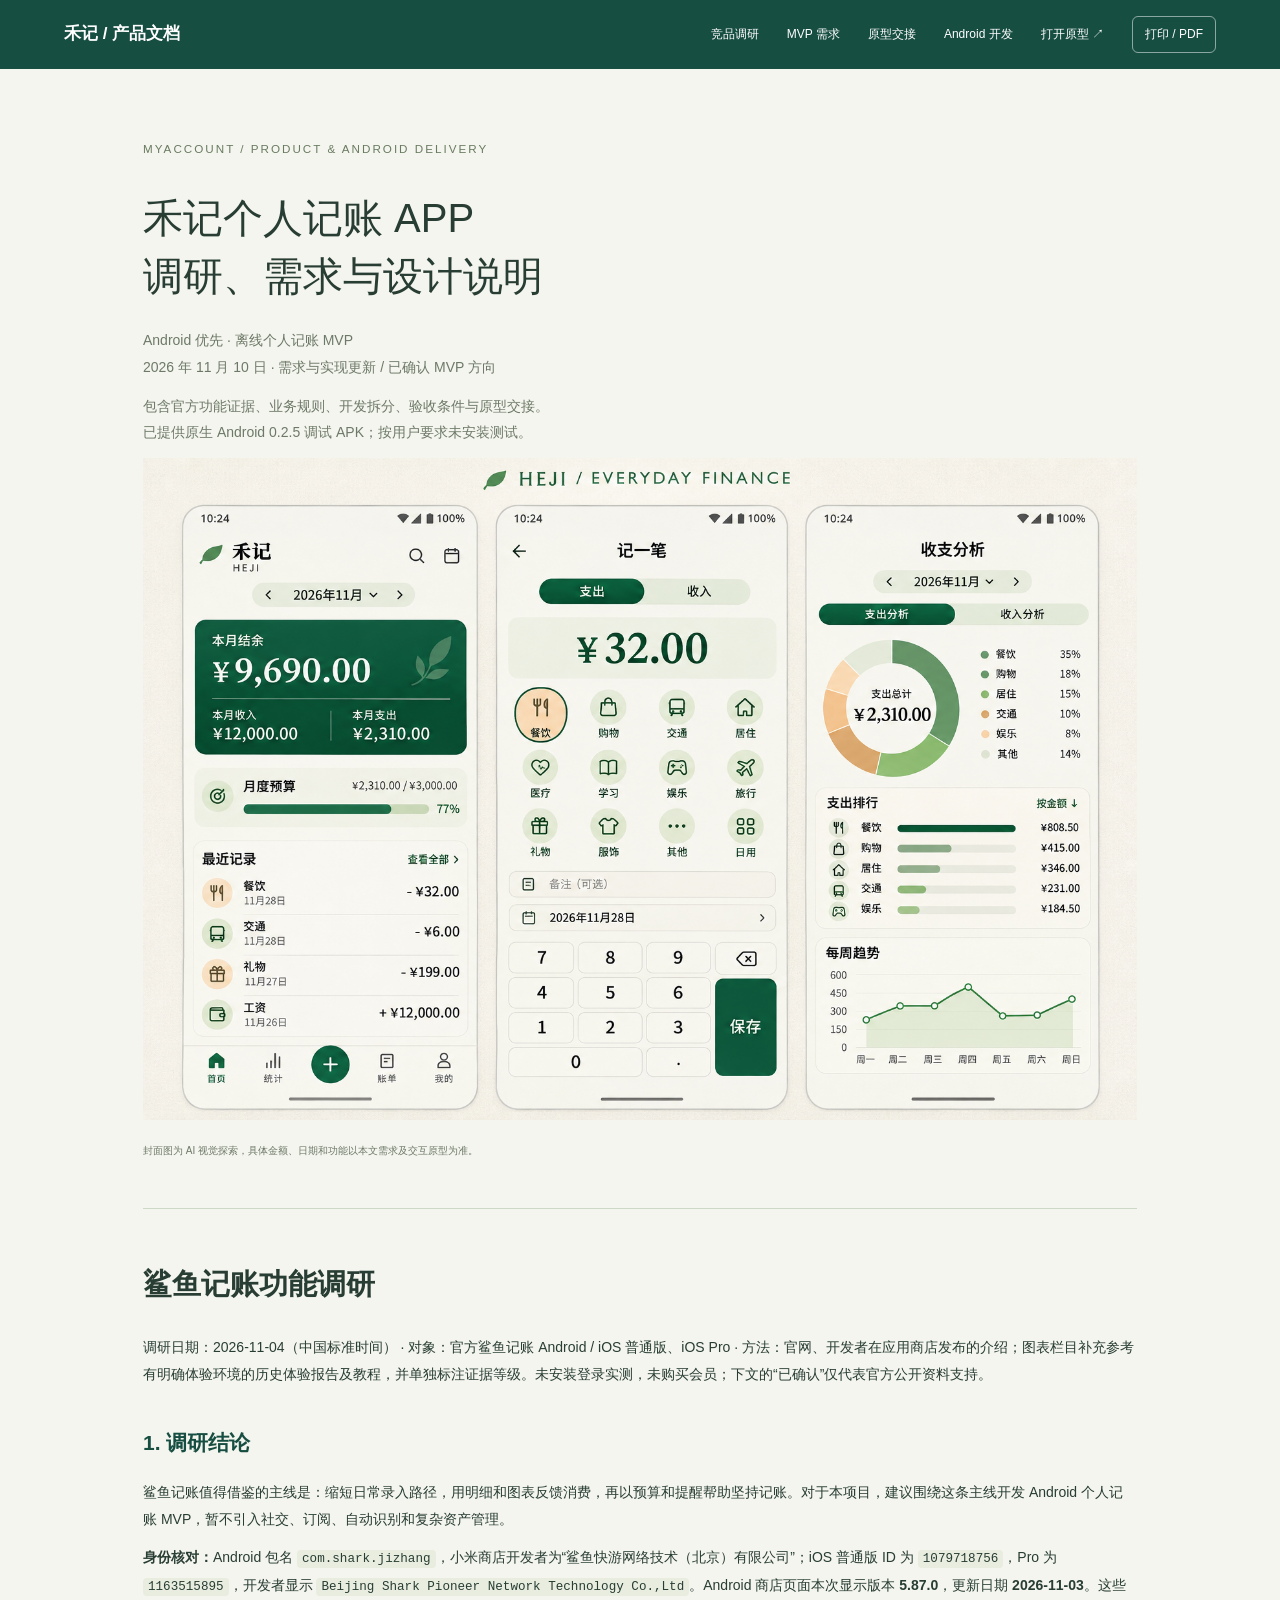
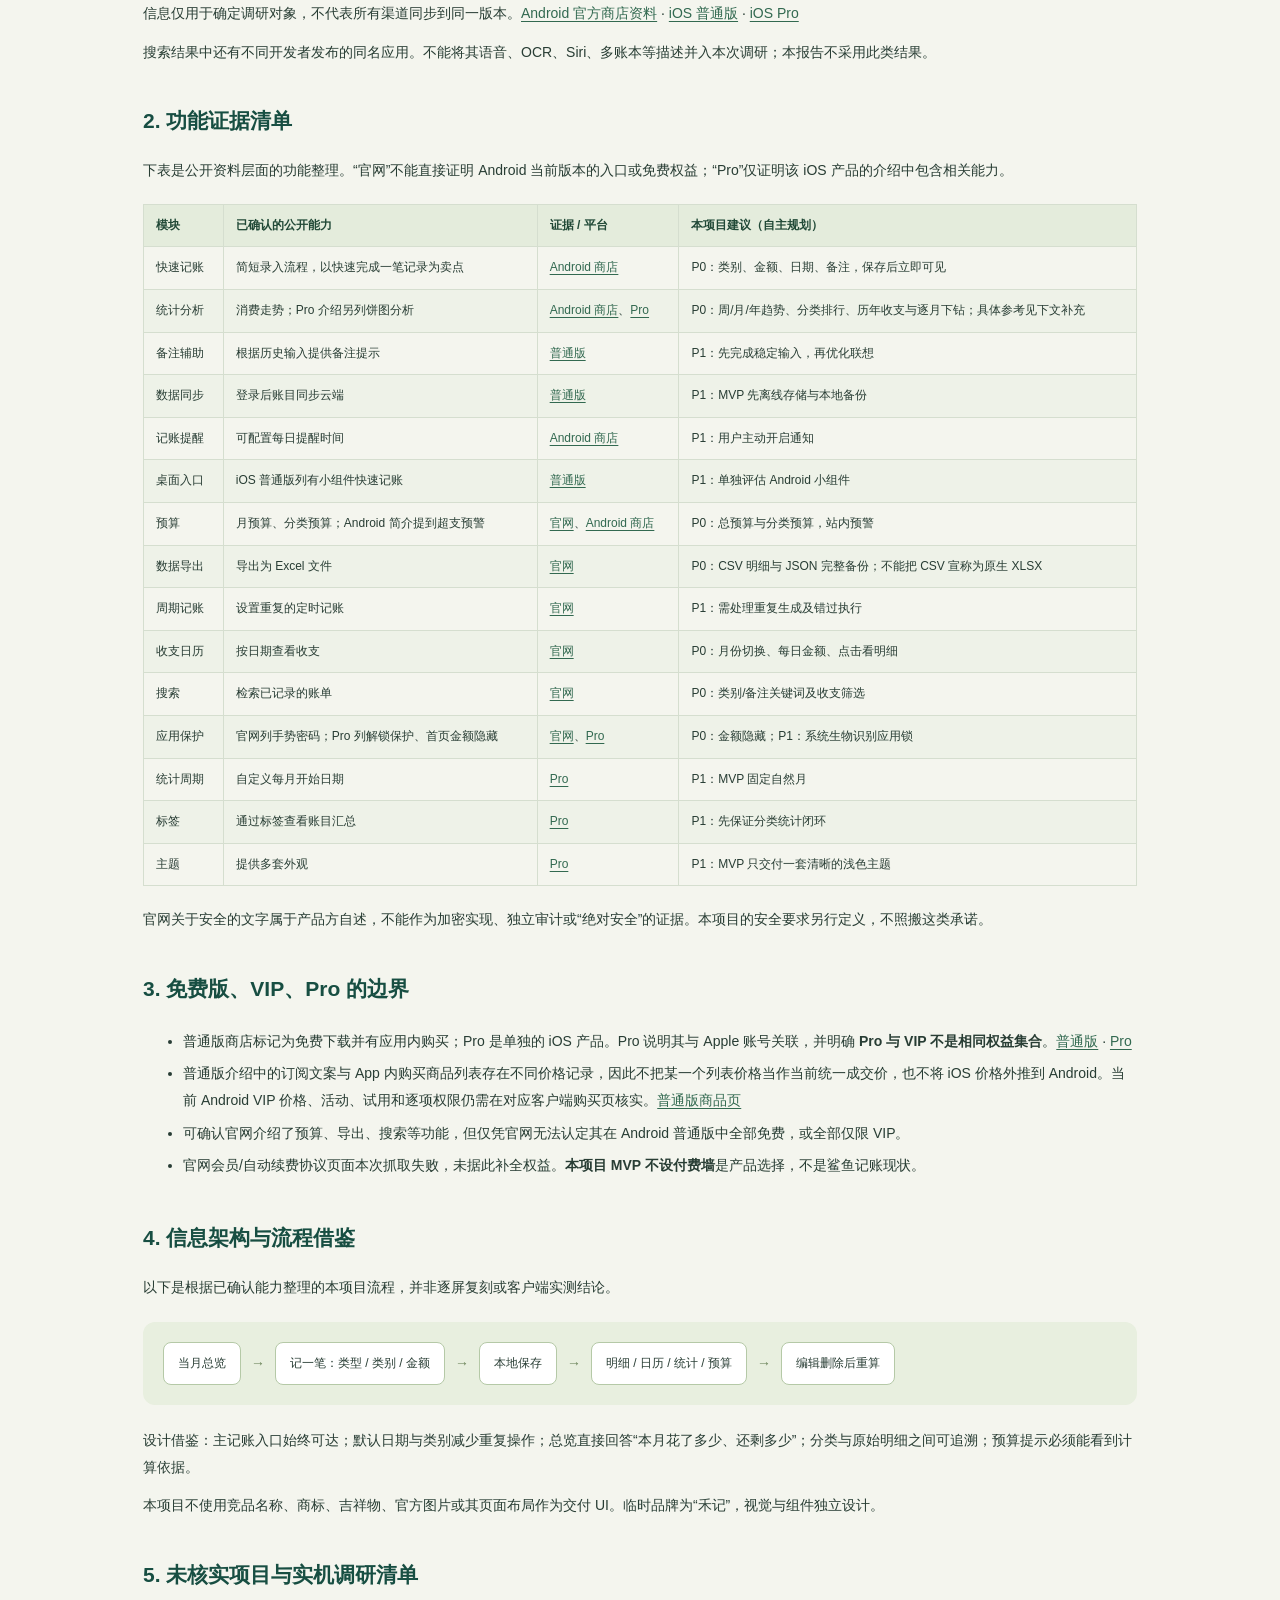
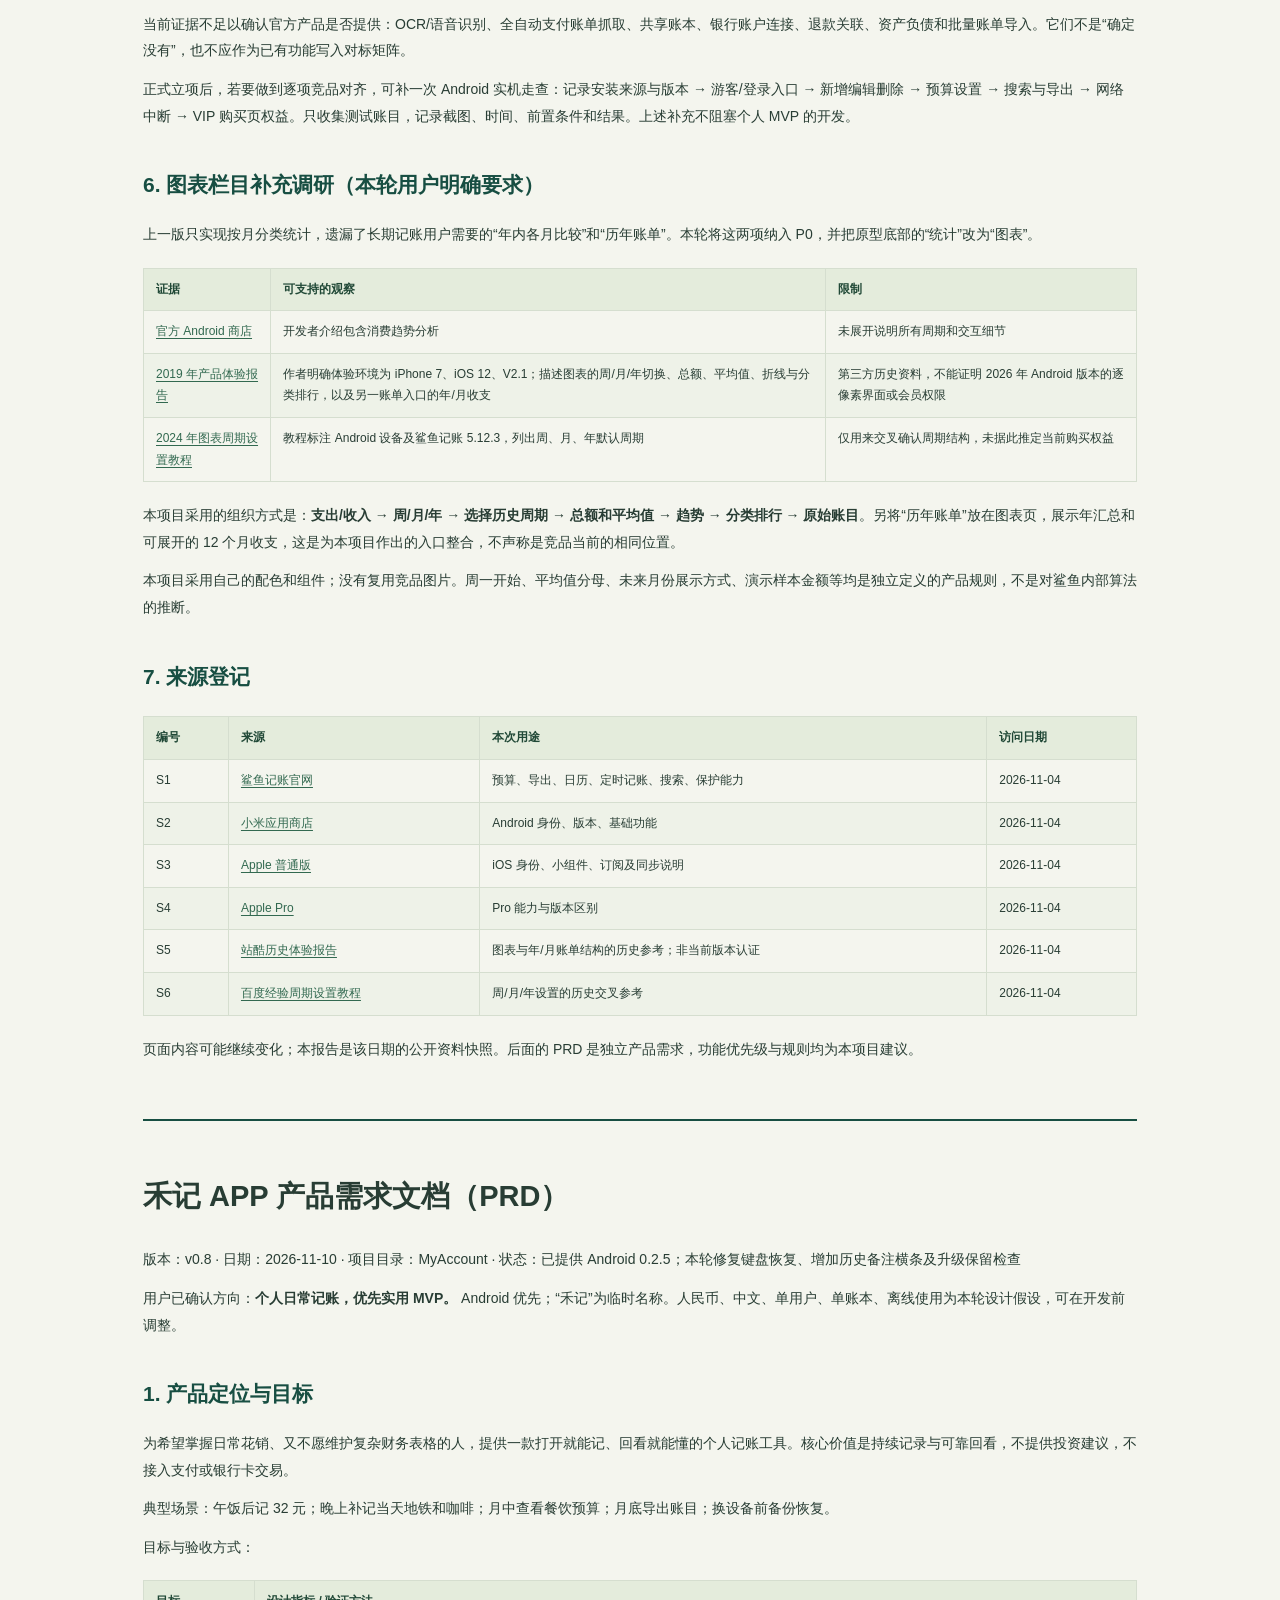
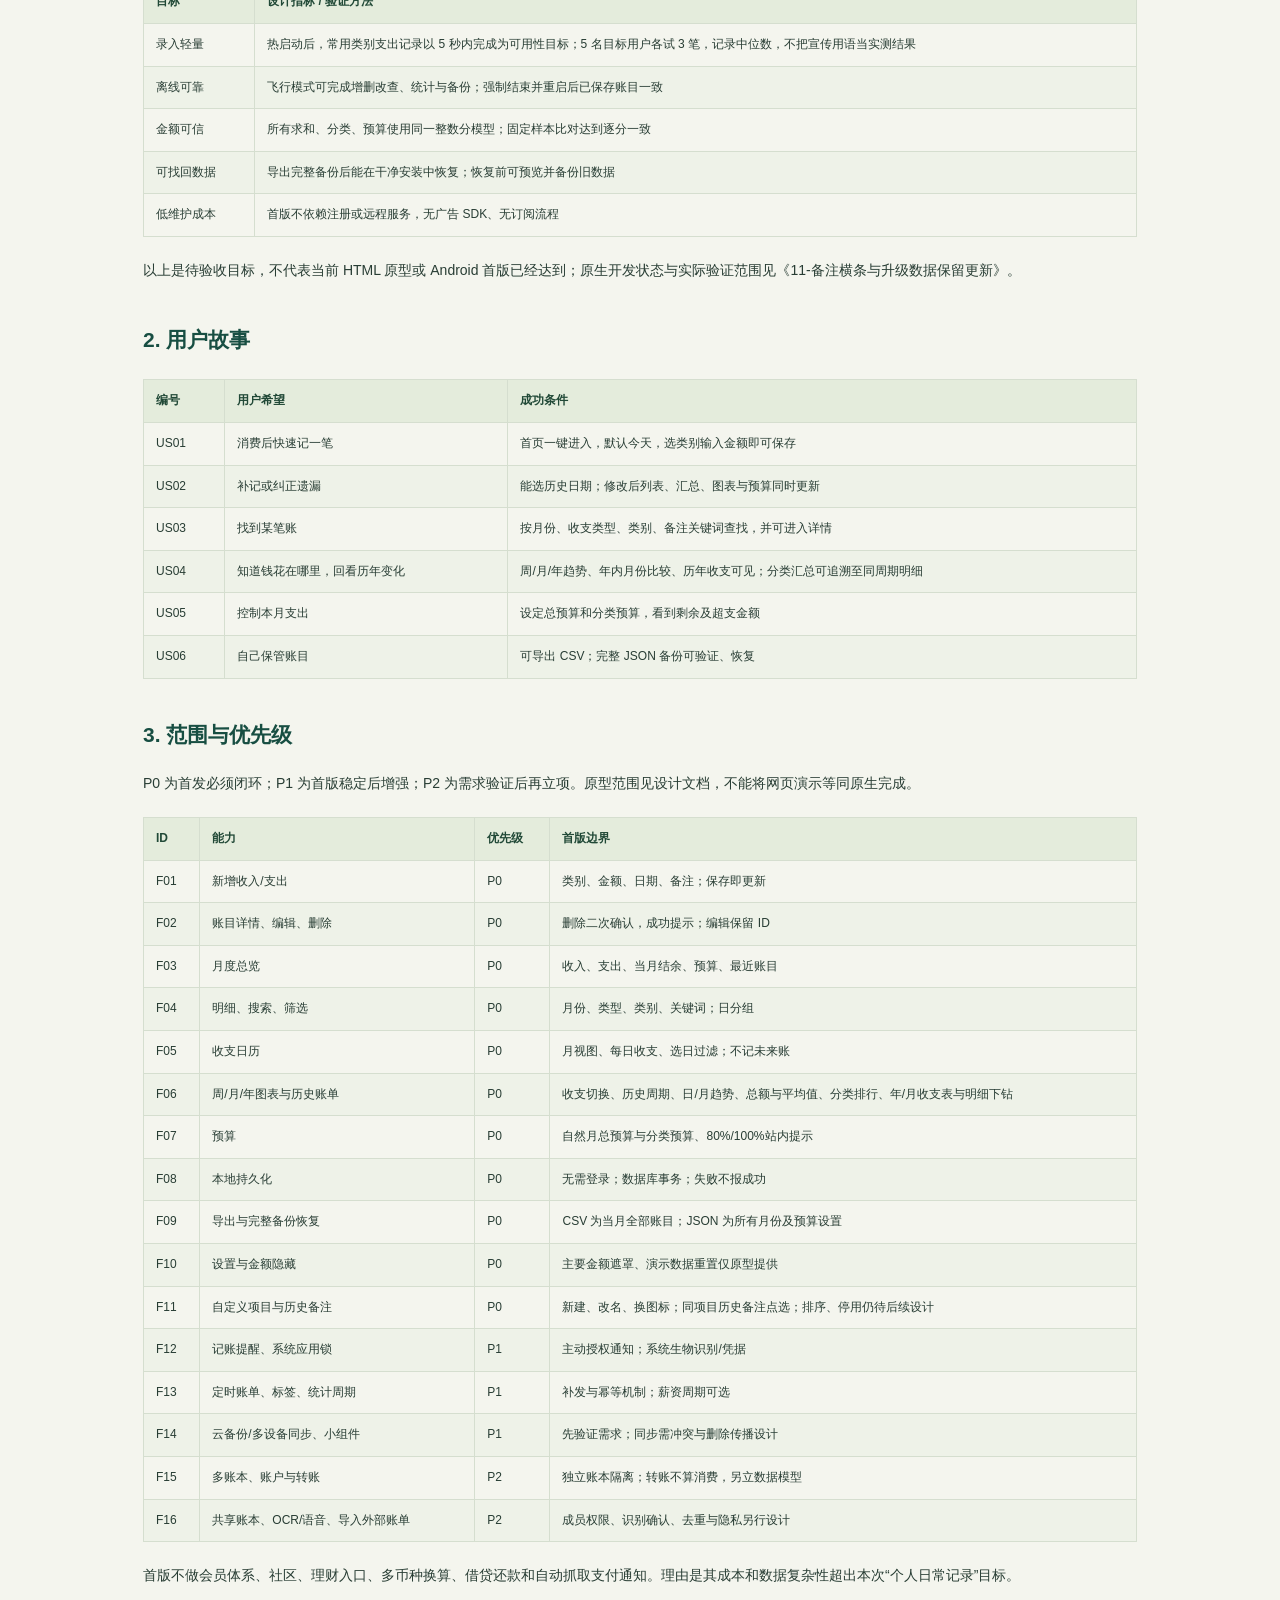
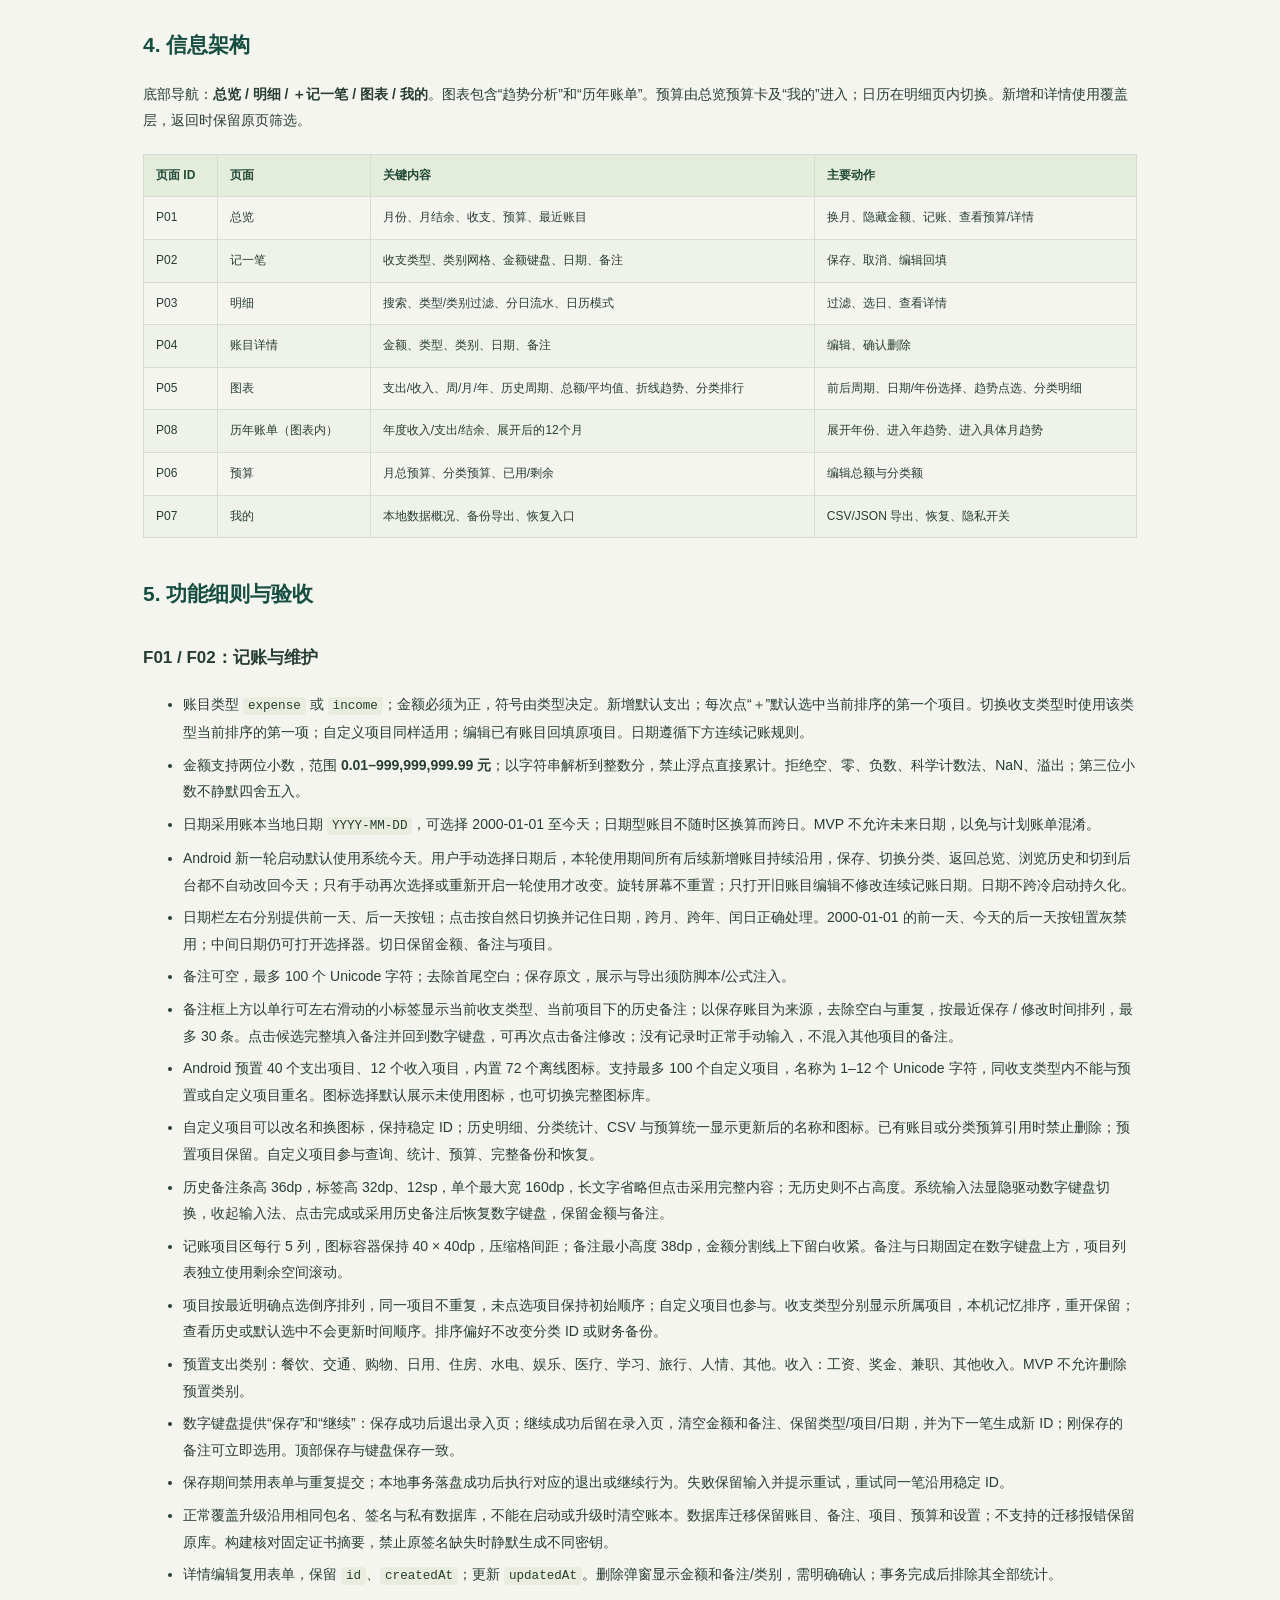
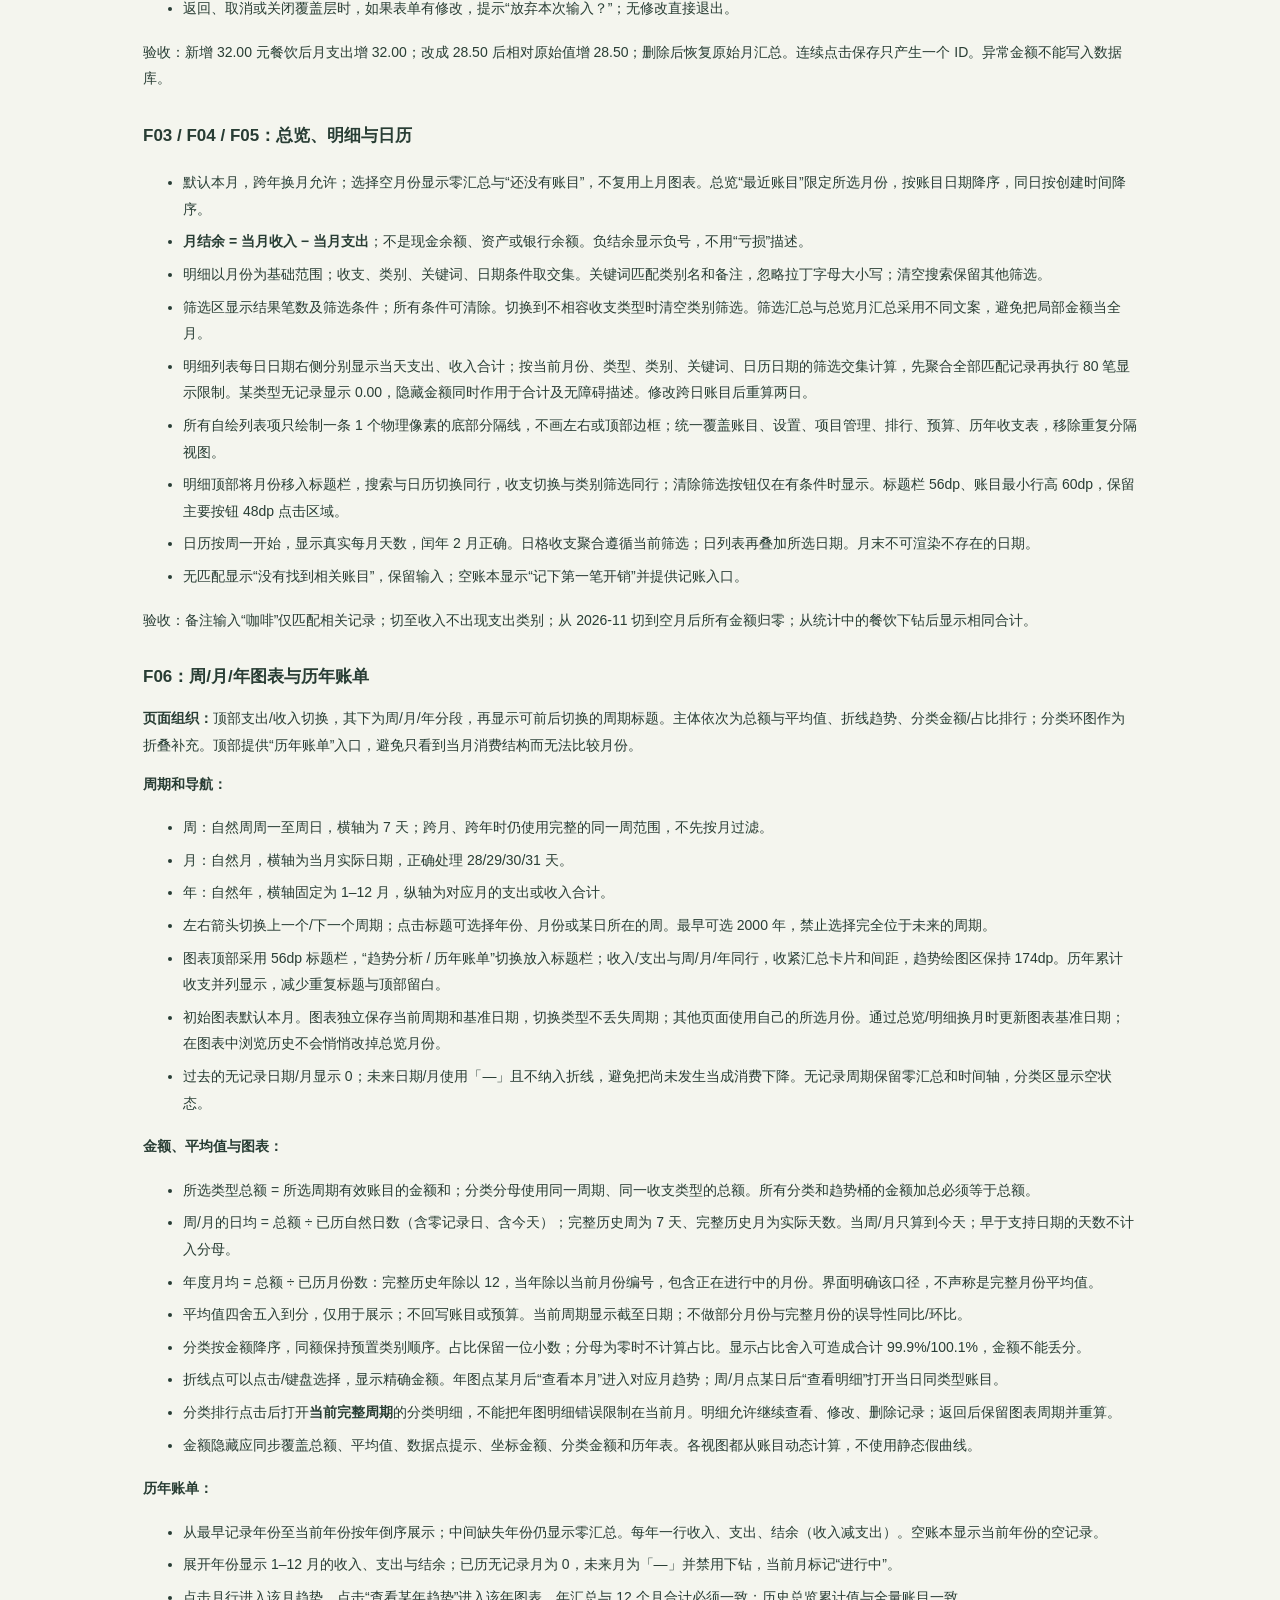
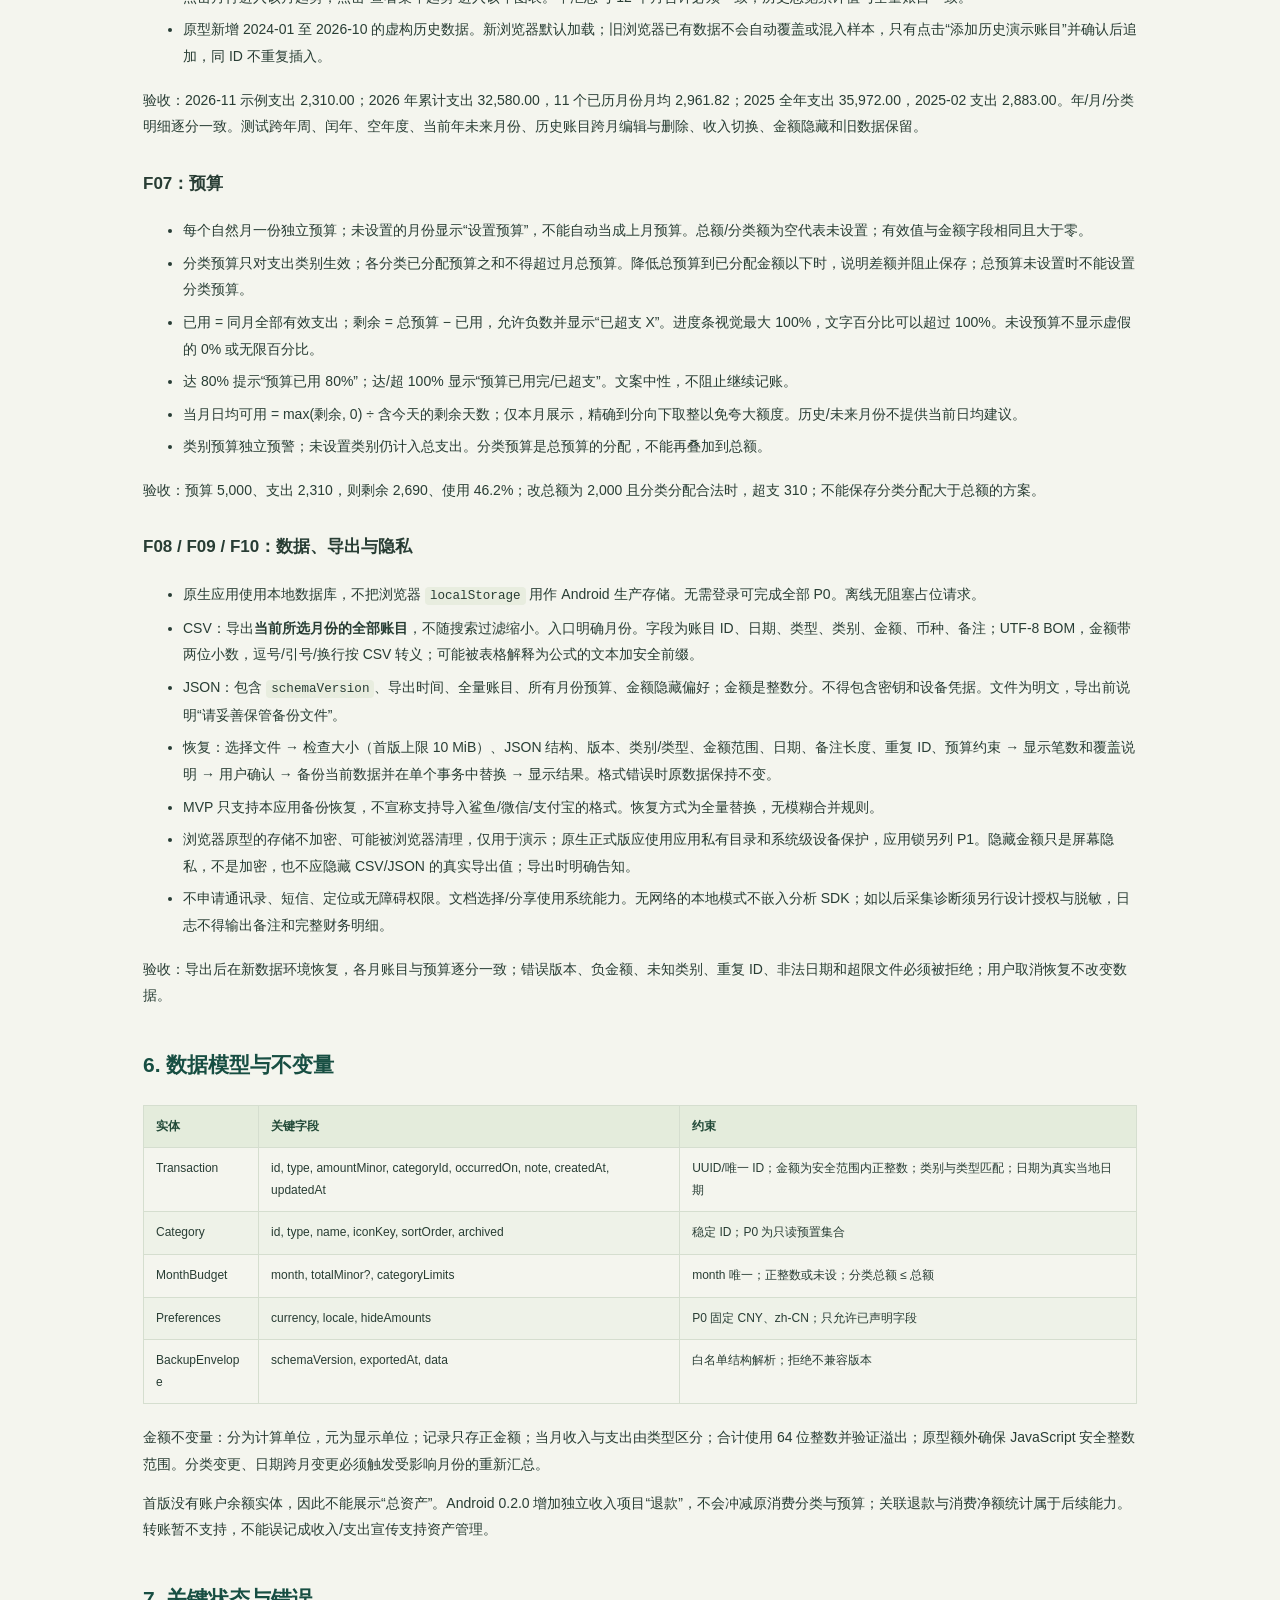
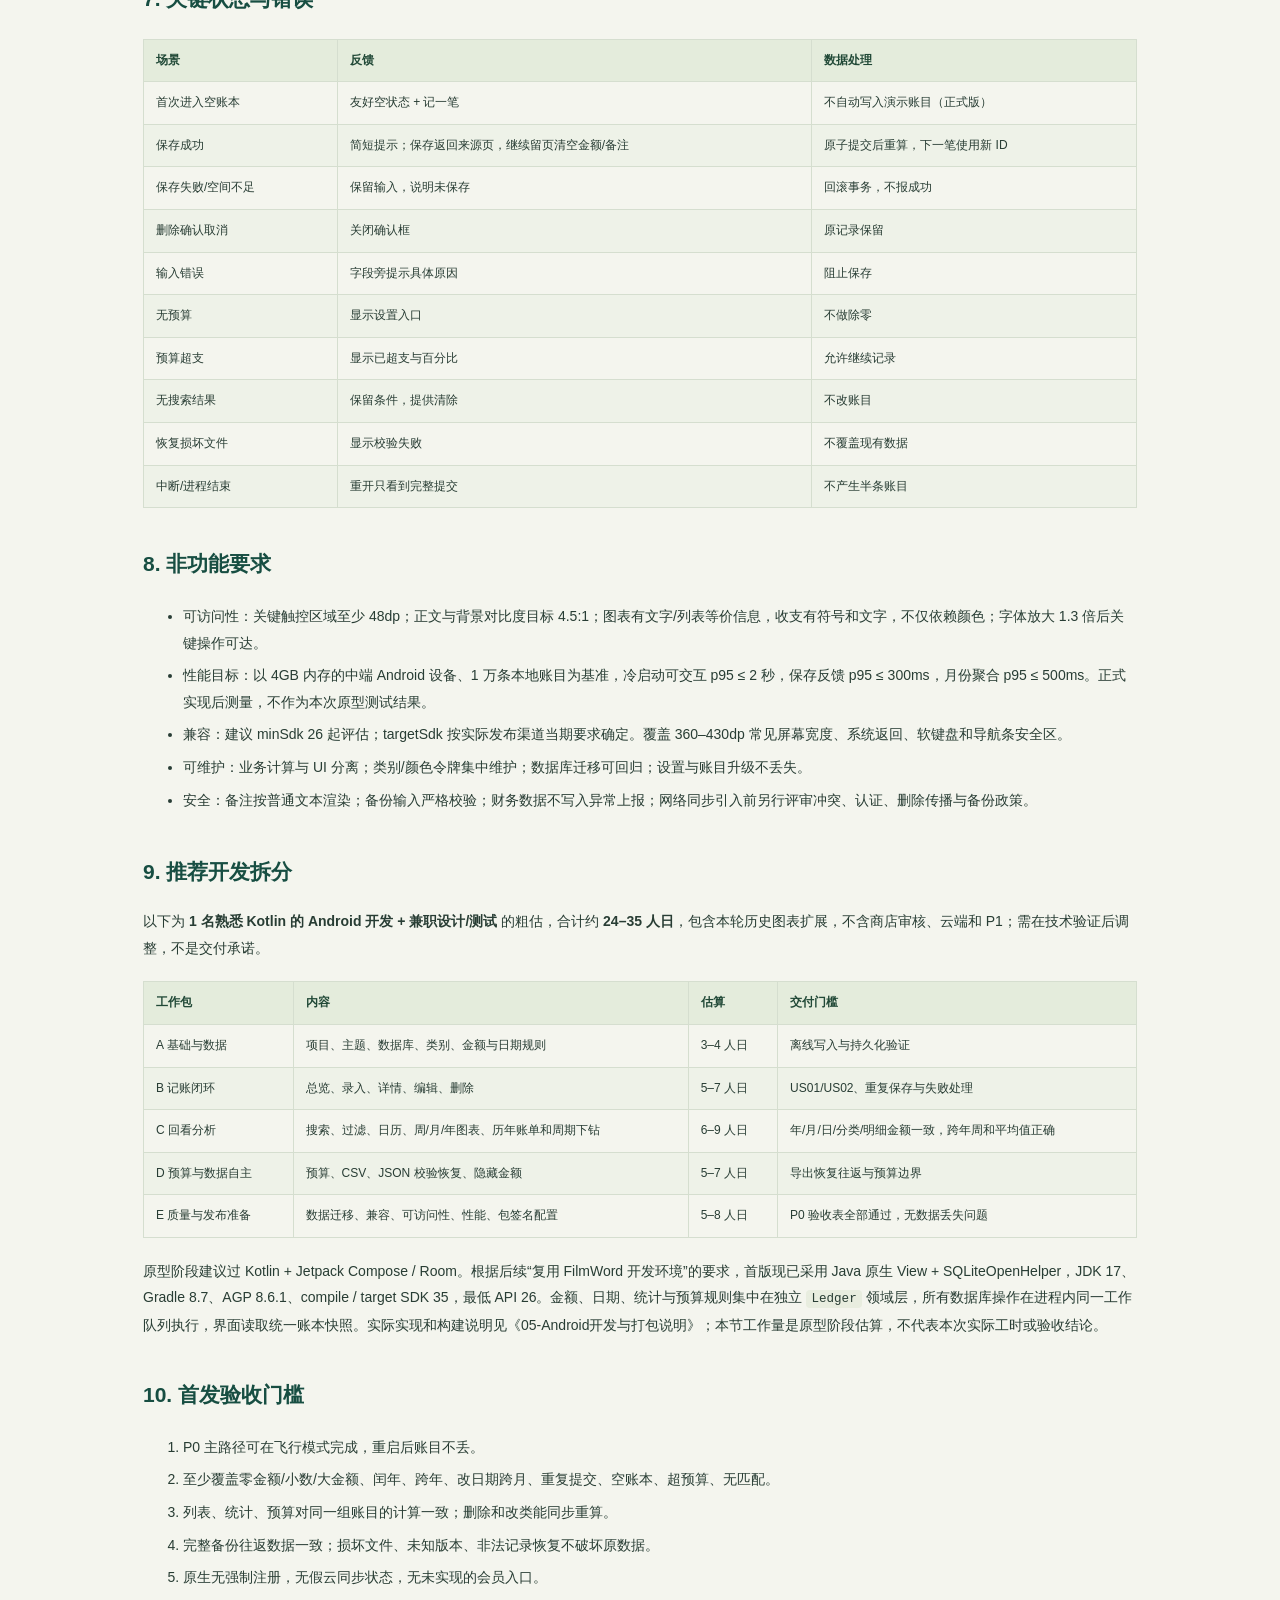
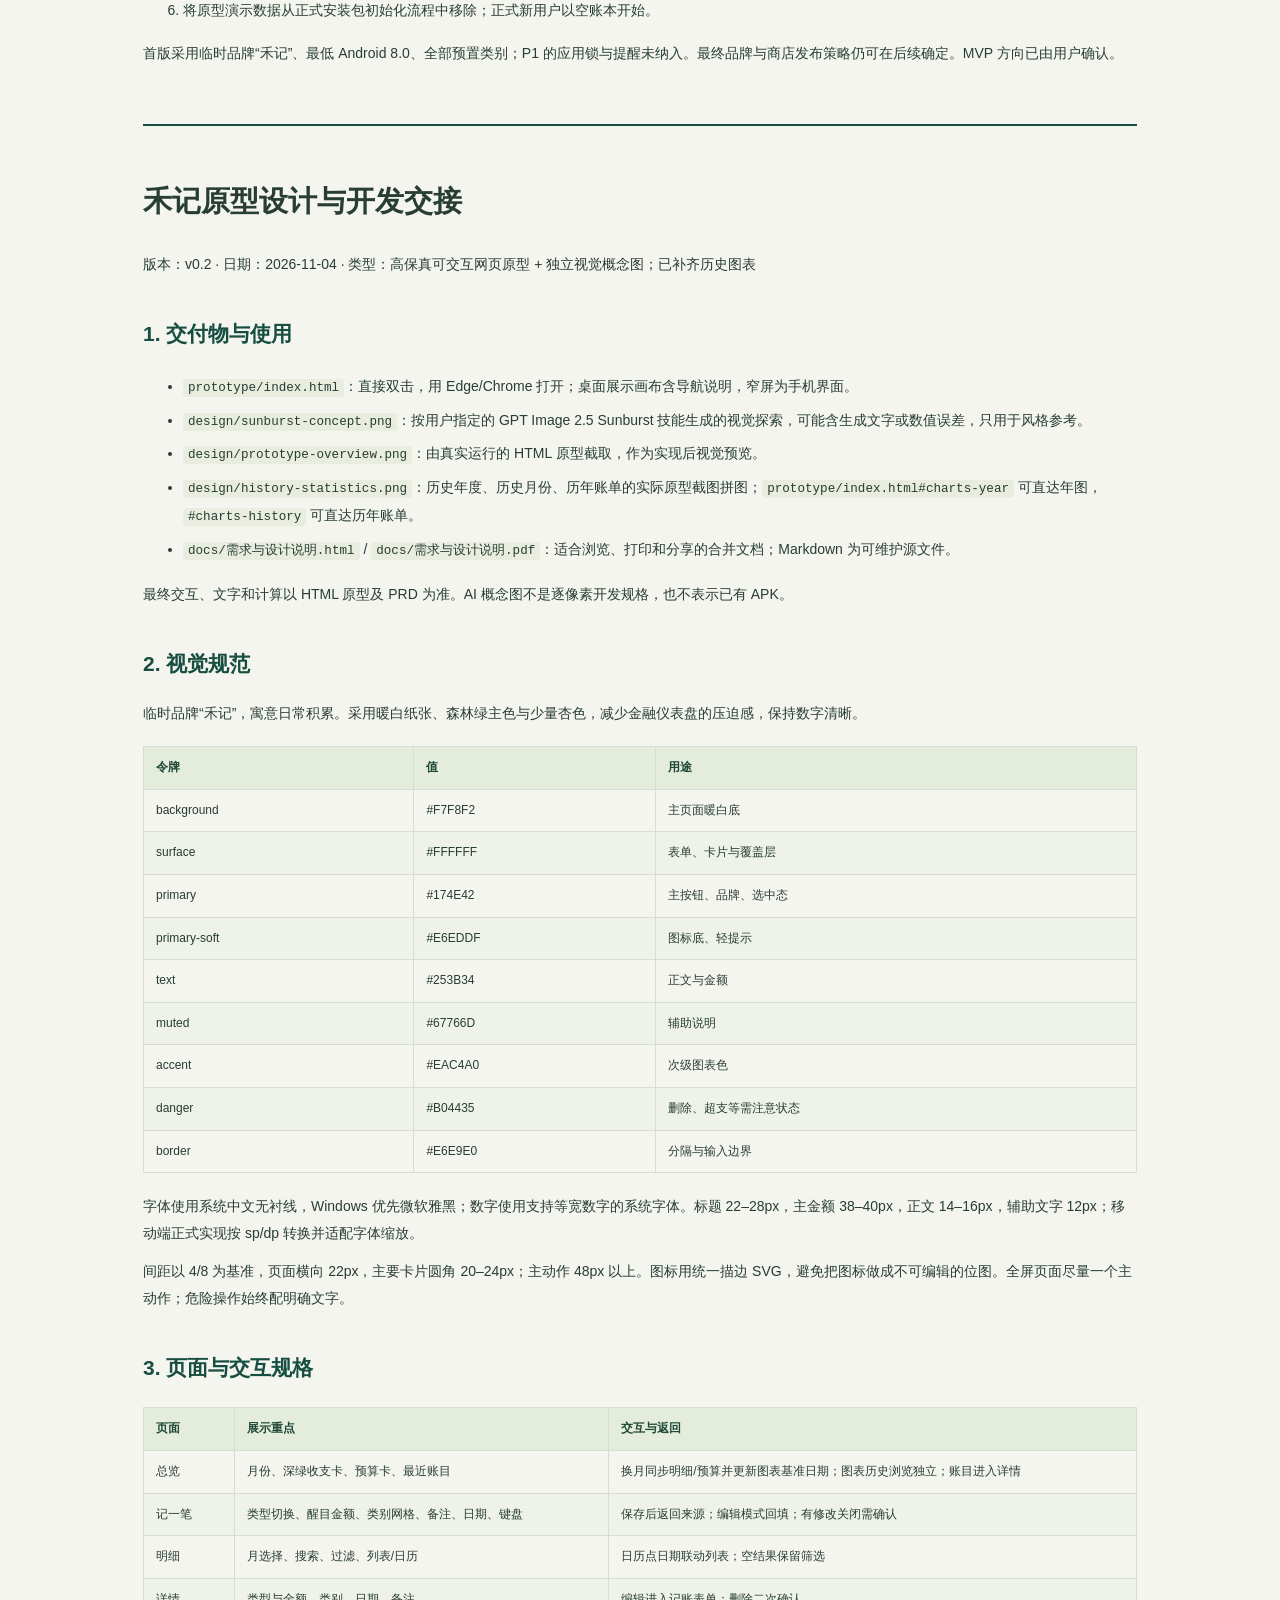
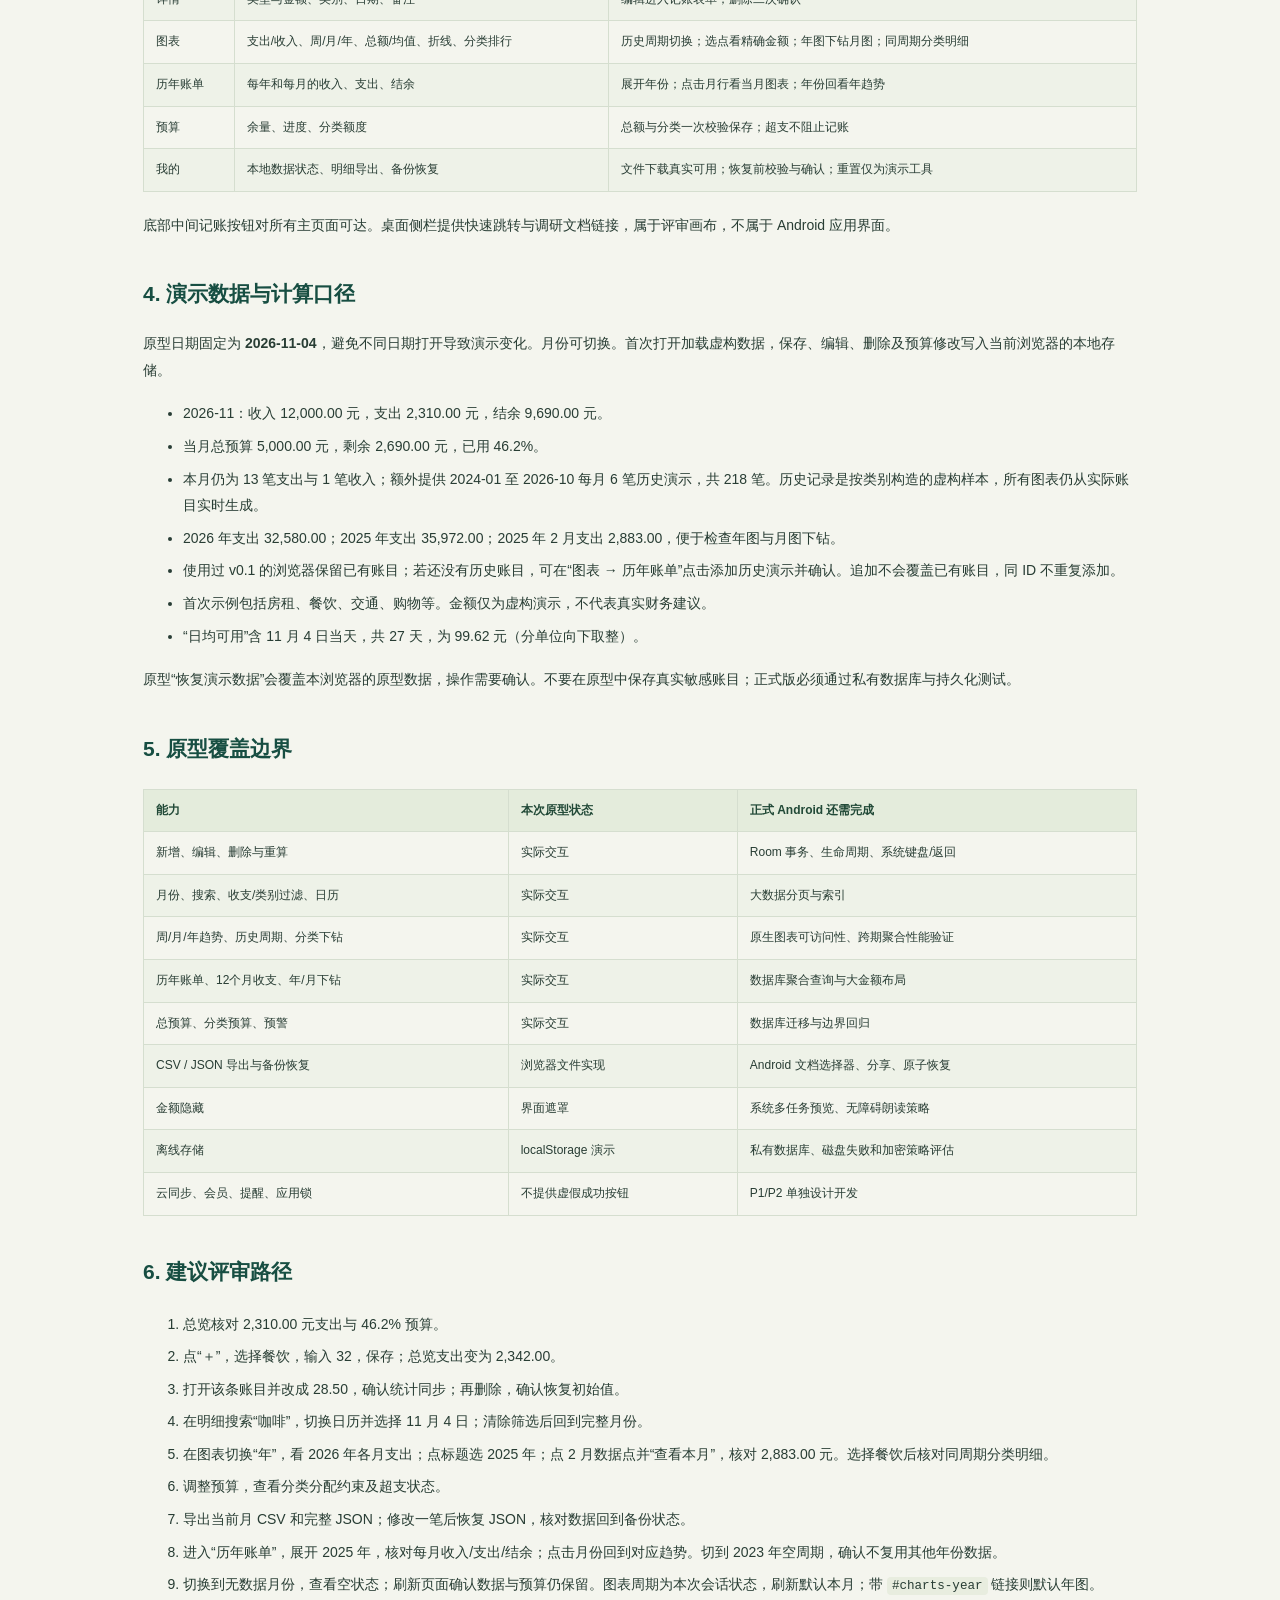
==== commit a9eeb196: "Restore entry keypad after IME dismissal and add scrolling note history" ====
--- a/docs/需求与设计说明.html
+++ b/docs/需求与设计说明.html
@@ -2,7 +2,7 @@
 *{box-sizing:border-box}html{scroll-behavior:smooth}body{margin:0;background:#f4f5ee;color:#283d34;font-family:"Microsoft YaHei","Segoe UI",sans-serif;font-size:14px;line-height:1.9}nav{position:sticky;top:0;z-index:3;background:#174e42;color:#fff;padding:16px 5%;display:flex;gap:28px;align-items:center;font-size:12px}nav a{color:#fff;text-decoration:none}nav strong{font-size:17px;margin-right:auto}main{max-width:1050px;margin:38px auto;padding:0 28px}.cover{padding:28px 0 36px;border-bottom:1px solid #cdd9c5}.cover small{letter-spacing:2px;color:#697b61}.cover h1{font-size:40px;font-weight:500;line-height:1.45}.cover p{color:#6d7968}article{scroll-margin-top:80px;padding:20px 0 45px}article+article{border-top:2px solid #174e42}h1{font-size:29px;margin:28px 0 22px}h2{font-size:21px;color:#174e42;margin:36px 0 16px}h3{font-size:17px;margin:28px 0 12px}p{margin:12px 0}table{border-collapse:collapse;width:100%;font-size:12px;margin:20px 0;line-height:1.8}th,td{border:1px solid #d5decf;padding:10px 12px;text-align:left;vertical-align:top;overflow-wrap:anywhere}th{background:#e4ecdc;color:#214937;font-weight:600}tbody tr:nth-child(even){background:#eef2e8}a{color:#326950;text-underline-offset:3px}li{padding:3px 0}code{background:#e8eddf;padding:2px 5px;border-radius:4px;font-family:Consolas,monospace;font-size:.9em;overflow-wrap:anywhere}pre{white-space:pre-wrap;background:#e8eddf;padding:18px;border-radius:12px;line-height:1.6;overflow:auto}pre code{padding:0}blockquote{border-left:3px solid #93ad84;margin:20px 0;padding:0 18px}img{max-width:100%}.print-button{border:1px solid #ffffff80;background:none;color:white;padding:6px 12px;border-radius:6px;cursor:pointer;font:inherit}.flow{display:flex;flex-wrap:wrap;gap:10px;margin:22px 0;padding:20px;background:#e8efdf;border-radius:12px}.flow span{background:white;border:1px solid #b5c9a7;border-radius:8px;padding:9px 14px;font-size:12px}.flow i{align-self:center;font-style:normal;color:#6d865c}.footer{padding:25px 0;color:#74846b;font-size:11px}
 @media(max-width:700px){nav{gap:12px;flex-wrap:wrap;padding:12px 18px}nav strong{width:100%}main{padding:0 17px;margin-top:20px}.cover h1{font-size:30px}h1{font-size:25px}table{display:block;overflow:auto}th,td{min-width:100px}.print-button{display:none}}
 @media print{@page{size:A4;margin:16mm 13mm 18mm}body{background:white;font-size:10px;line-height:1.7}nav{display:none}main{max-width:none;margin:0;padding:0}.cover{break-after:page;padding:30mm 0 0;border:0}.cover h1{font-size:32px}.cover img{margin-top:25px;width:100%}article{padding:0;scroll-margin:0}article+article{break-before:page;border:0}h1{font-size:23px}h2{font-size:16px;margin-top:22px}h3{font-size:13px}h1,h2,h3{break-after:avoid}table{font-size:9px;line-height:1.6;display:table}th,td{padding:6px;min-width:0}tr{break-inside:avoid}thead{display:table-header-group}pre{font-size:9px;break-inside:avoid}a{color:#28543d;text-decoration:none}.flow{break-inside:avoid}p{orphans:3;widows:3}.footer{display:none}}
-</style></head><body><nav><strong>禾记 / 产品文档</strong><a href="#research">竞品调研</a><a href="#prd">MVP 需求</a><a href="#design">原型交接</a><a href="#android">Android 开发</a><a href="../prototype/index.html">打开原型 ↗</a><button class="print-button" onclick="window.print()">打印 / PDF</button></nav><main><section class="cover"><small>MYACCOUNT / PRODUCT & ANDROID DELIVERY</small><h1>禾记个人记账 APP<br>调研、需求与设计说明</h1><p>Android 优先 · 离线个人记账 MVP<br>2026 年 11 月 4 日 · 用户已确认 MVP 方向</p><p>包含官方功能证据、业务规则、开发拆分、验收条件与原型交接。<br>已提供原生 Android 0.2.4 调试 APK；按用户要求未安装测试。</p><img src="../design/sunburst-concept.png" alt="Sunburst 原创视觉探索"><p style="font-size:10px">封面图为 AI 视觉探索，具体金额、日期和功能以本文需求及交互原型为准。</p></section><article id="research"><h1 id="_1">鲨鱼记账功能调研</h1>
+</style></head><body><nav><strong>禾记 / 产品文档</strong><a href="#research">竞品调研</a><a href="#prd">MVP 需求</a><a href="#design">原型交接</a><a href="#android">Android 开发</a><a href="../prototype/index.html">打开原型 ↗</a><button class="print-button" onclick="window.print()">打印 / PDF</button></nav><main><section class="cover"><small>MYACCOUNT / PRODUCT & ANDROID DELIVERY</small><h1>禾记个人记账 APP<br>调研、需求与设计说明</h1><p>Android 优先 · 离线个人记账 MVP<br>2026 年 11 月 10 日 · 需求与实现更新 / 已确认 MVP 方向</p><p>包含官方功能证据、业务规则、开发拆分、验收条件与原型交接。<br>已提供原生 Android 0.2.5 调试 APK；按用户要求未安装测试。</p><img src="../design/sunburst-concept.png" alt="Sunburst 原创视觉探索"><p style="font-size:10px">封面图为 AI 视觉探索，具体金额、日期和功能以本文需求及交互原型为准。</p></section><article id="research"><h1 id="_1">鲨鱼记账功能调研</h1>
 <p>调研日期：2026-11-04（中国标准时间） · 对象：官方鲨鱼记账 Android / iOS 普通版、iOS Pro · 方法：官网、开发者在应用商店发布的介绍；图表栏目补充参考有明确体验环境的历史体验报告及教程，并单独标注证据等级。未安装登录实测，未购买会员；下文的“已确认”仅代表官方公开资料支持。</p>
 <h2 id="1">1. 调研结论</h2>
 <p>鲨鱼记账值得借鉴的主线是：缩短日常录入路径，用明细和图表反馈消费，再以预算和提醒帮助坚持记账。对于本项目，建议围绕这条主线开发 Android 个人记账 MVP，暂不引入社交、订阅、自动识别和复杂资产管理。</p>
@@ -208,7 +208,7 @@
 </tbody>
 </table>
 <p>页面内容可能继续变化；本报告是该日期的公开资料快照。后面的 PRD 是独立产品需求，功能优先级与规则均为本项目建议。</p></article><article id="prd"><h1 id="app-prd">禾记 APP 产品需求文档（PRD）</h1>
-<p>版本：v0.7 · 日期：2026-11-04 · 项目目录：MyAccount · 状态：已提供 Android 0.2.4；本轮统一列表单线分隔并收紧图表布局</p>
+<p>版本：v0.8 · 日期：2026-11-10 · 项目目录：MyAccount · 状态：已提供 Android 0.2.5；本轮修复键盘恢复、增加历史备注横条及升级保留检查</p>
 <p>用户已确认方向：<strong>个人日常记账，优先实用 MVP。</strong> Android 优先；“禾记”为临时名称。人民币、中文、单用户、单账本、离线使用为本轮设计假设，可在开发前调整。</p>
 <h2 id="1">1. 产品定位与目标</h2>
 <p>为希望掌握日常花销、又不愿维护复杂财务表格的人，提供一款打开就能记、回看就能懂的个人记账工具。核心价值是持续记录与可靠回看，不提供投资建议，不接入支付或银行卡交易。</p>
@@ -244,7 +244,7 @@
 </tr>
 </tbody>
 </table>
-<p>以上是待验收目标，不代表当前 HTML 原型或 Android 首版已经达到；原生开发状态与实际验证范围见《10-列表分隔线与图表紧凑布局更新》。</p>
+<p>以上是待验收目标，不代表当前 HTML 原型或 Android 首版已经达到；原生开发状态与实际验证范围见《11-备注横条与升级数据保留更新》。</p>
 <h2 id="2">2. 用户故事</h2>
 <table>
 <thead>
@@ -469,14 +469,16 @@
 <li>Android 新一轮启动默认使用系统今天。用户手动选择日期后，本轮使用期间所有后续新增账目持续沿用，保存、切换分类、返回总览、浏览历史和切到后台都不自动改回今天；只有手动再次选择或重新开启一轮使用才改变。旋转屏幕不重置；只打开旧账目编辑不修改连续记账日期。日期不跨冷启动持久化。</li>
 <li>日期栏左右分别提供前一天、后一天按钮；点击按自然日切换并记住日期，跨月、跨年、闰日正确处理。2000-01-01 的前一天、今天的后一天按钮置灰禁用；中间日期仍可打开选择器。切日保留金额、备注与项目。</li>
 <li>备注可空，最多 100 个 Unicode 字符；去除首尾空白；保存原文，展示与导出须防脚本/公式注入。</li>
-<li>点击备注框，弹出当前收支类型、当前项目下的历史备注；以保存账目为来源，去除空白与重复，按最近保存 / 修改时间排列，最多 30 条。点击候选完整填入备注，可继续修改；没有记录时正常手动输入，不混入其他项目的备注。</li>
+<li>备注框上方以单行可左右滑动的小标签显示当前收支类型、当前项目下的历史备注；以保存账目为来源，去除空白与重复，按最近保存 / 修改时间排列，最多 30 条。点击候选完整填入备注并回到数字键盘，可再次点击备注修改；没有记录时正常手动输入，不混入其他项目的备注。</li>
 <li>Android 预置 40 个支出项目、12 个收入项目，内置 72 个离线图标。支持最多 100 个自定义项目，名称为 1–12 个 Unicode 字符，同收支类型内不能与预置或自定义项目重名。图标选择默认展示未使用图标，也可切换完整图标库。</li>
 <li>自定义项目可以改名和换图标，保持稳定 ID；历史明细、分类统计、CSV 与预算统一显示更新后的名称和图标。已有账目或分类预算引用时禁止删除；预置项目保留。自定义项目参与查询、统计、预算、完整备份和恢复。</li>
+<li>历史备注条高 36dp，标签高 32dp、12sp，单个最大宽 160dp，长文字省略但点击采用完整内容；无历史则不占高度。系统输入法显隐驱动数字键盘切换，收起输入法、点击完成或采用历史备注后恢复数字键盘，保留金额与备注。</li>
 <li>记账项目区每行 5 列，图标容器保持 40 × 40dp，压缩格间距；备注最小高度 38dp，金额分割线上下留白收紧。备注与日期固定在数字键盘上方，项目列表独立使用剩余空间滚动。</li>
 <li>项目按最近明确点选倒序排列，同一项目不重复，未点选项目保持初始顺序；自定义项目也参与。收支类型分别显示所属项目，本机记忆排序，重开保留；查看历史或默认选中不会更新时间顺序。排序偏好不改变分类 ID 或财务备份。</li>
 <li>预置支出类别：餐饮、交通、购物、日用、住房、水电、娱乐、医疗、学习、旅行、人情、其他。收入：工资、奖金、兼职、其他收入。MVP 不允许删除预置类别。</li>
 <li>数字键盘提供“保存”和“继续”：保存成功后退出录入页；继续成功后留在录入页，清空金额和备注、保留类型/项目/日期，并为下一笔生成新 ID；刚保存的备注可立即选用。顶部保存与键盘保存一致。</li>
 <li>保存期间禁用表单与重复提交；本地事务落盘成功后执行对应的退出或继续行为。失败保留输入并提示重试，重试同一笔沿用稳定 ID。</li>
+<li>正常覆盖升级沿用相同包名、签名与私有数据库，不能在启动或升级时清空账本。数据库迁移保留账目、备注、项目、预算和设置；不支持的迁移报错保留原库。构建核对固定证书摘要，禁止原签名缺失时静默生成不同密钥。</li>
 <li>详情编辑复用表单，保留 <code>id</code>、<code>createdAt</code>；更新 <code>updatedAt</code>。删除弹窗显示金额和备注/类别，需明确确认；事务完成后排除其全部统计。</li>
 <li>返回、取消或关闭覆盖层时，如果表单有修改，提示“放弃本次输入？”；无修改直接退出。</li>
 </ul>
@@ -917,7 +919,81 @@
 <h2 id="7-android">7. Android 交接建议</h2>
 <p>原型阶段先约定独立领域层：金额解析、周/月/年范围、日/月聚合、历年收支、分类聚合、均值分母、预算计算、备份校验。网页 <code>stats.js</code> 负责图表页面，<code>domain.js</code> 负责周期和计算。后续原生实现采用 Java <code>Ledger</code> + SQLite + 原生 View，总览、图表、预算共用账本快照，具体文件与环境见《05-Android开发与打包说明》。</p>
 <p>需重点测试的不是按钮是否存在，而是记录跨月编辑、恢复中断、重复保存、非法备份与预算分配约束。原型中金额计算/导入校验已有可复用规则，但 JavaScript 实现不能直接视为 Android 生产代码。</p>
-<p>本文件记录 v0.2 网页原型的设计和验证边界。项目当前提供 Android Gradle 工程及 0.2.4 调试 APK，新版项目 / 图标、历史备注与连续记账规则见《06-项目图标与连续记账更新》，默认首项、保存后继续与日期按钮见《08-默认项目与连续保存更新》，每日收支合计及明细布局见《09-明细每日合计与紧凑布局更新》，列表与图表布局见《10-列表分隔线与图表紧凑布局更新》；按用户要求未安装测试。本文中的浏览器截图与交互结果不能作为原生应用的真机验证结果。后端、商店发布及真实支付授权不在首版范围内。</p></article><article id="android"><h1 id="android-024">禾记 Android 0.2.4：列表单线分隔与图表紧凑布局</h1>
+<p>本文件记录 v0.2 网页原型的设计和验证边界。项目当前提供 Android Gradle 工程及 0.2.5 调试 APK，新版项目 / 图标、历史备注与连续记账规则见《06-项目图标与连续记账更新》，默认首项、保存后继续与日期按钮见《08-默认项目与连续保存更新》，每日收支合计及明细布局见《09-明细每日合计与紧凑布局更新》，列表与图表布局见《10-列表分隔线与图表紧凑布局更新》，最新备注横条、键盘恢复与升级保留见《11-备注横条与升级数据保留更新》；按用户要求未安装测试。本文中的浏览器截图与交互结果不能作为原生应用的真机验证结果。后端、商店发布及真实支付授权不在首版范围内。</p></article><article id="android"><h1 id="android-025">禾记 Android 0.2.5：键盘恢复、历史备注横条与升级保留数据</h1>
+<p>更新日期：2026-11-10。修复输入备注后收起系统输入法时数字键盘不恢复的问题，将历史备注改为单行横向候选，并检查正常覆盖升级的数据保留条件。</p>
+<h2 id="1">1. 当前安装包</h2>
+<table>
+<thead>
+<tr>
+<th>项目</th>
+<th>结果</th>
+</tr>
+</thead>
+<tbody>
+<tr>
+<td>文件</td>
+<td><code>artifacts/Heji-0.2.5-debug.apk</code></td>
+</tr>
+<tr>
+<td>版本</td>
+<td><code>0.2.5</code> / versionCode <code>7</code></td>
+</tr>
+<tr>
+<td>包名</td>
+<td><code>com.simaoqingnian.myaccount</code>，沿用旧版</td>
+</tr>
+<tr>
+<td>最低系统</td>
+<td>Android 8.0 / API 26</td>
+</tr>
+<tr>
+<td>大小</td>
+<td>202,794 字节</td>
+</tr>
+<tr>
+<td>SHA-256</td>
+<td><code>EF73C332E07D05F27A014940FDF582A7F1D31976923A951693B9ECBE842D198C</code></td>
+</tr>
+<tr>
+<td>签名证书 SHA-256</td>
+<td><code>0323C9F59297351811D628DD8176F6A6967DE7E7D0FF483949A08F62B4E730C7</code>，已与 0.2.4 APK 比对一致</td>
+</tr>
+</tbody>
+</table>
+<h2 id="2">2. 收起系统输入法后恢复数字键盘</h2>
+<p>原来的数字键盘显示逻辑依赖备注框焦点。系统输入法收起后，备注框可能仍有焦点，导致数字键盘一直隐藏。</p>
+<p>本版改为监听输入法可见状态：系统输入法显示时隐藏数字键盘；输入法收起后显示数字键盘，保留已输入的备注和金额，并将焦点交回金额。系统输入法的“完成”、返回收起、候选备注点选均可回到数字键盘。</p>
+<p>Android 11 及以上使用平台 IME 可见状态；Android 8–10 使用窗口边距和可见区域变化作为兼容检测，另保留备注框返回键处理。输入法、浮动键盘、分屏等实际兼容性仍需设备验证。<a href="https://developer.android.com/develop/ui/views/layout/sw-keyboard">Android 输入法可见性说明</a>。</p>
+<h2 id="3">3. 历史备注改为横向候选条</h2>
+<ul>
+<li>候选位于备注框上方，只有一行，可左右滑动，不再弹出 180dp 高的下拉列表。</li>
+<li>候选条高 36dp，标签高 32dp、12sp 字体，单个标签最大宽 160dp；长备注省略显示，点击仍填入完整内容，长按提示可查看完整文字。</li>
+<li>点击标签直接采用，选中的标签高亮，收起系统输入法并显示数字键盘。备注仍可再次点击手工修改。</li>
+<li>同一项目最多显示最近 30 条去重的非空历史备注；来源和排序规则沿用旧版。没有历史备注时不显示候选条，不占用高度。</li>
+<li>输入备注时匹配到已有候选也会更新高亮；点击候选不会重建整个录入页，横向滚动位置保留。</li>
+</ul>
+<p>“保存 / 继续”、首项目默认选择、日期前后切换及日期记忆规则保留。</p>
+<h2 id="4">4. 正常覆盖升级保留账目</h2>
+<p>本版保持原包名、原签名、<code>heji.db</code> 数据库文件名与数据库版本 <strong>2</strong>。启动只重置本轮记账日期，不重建或清空账本；从 0.2.x 覆盖更新本版不触发数据库结构迁移。账目、备注、自定义项目、预算、金额隐藏设置和本机项目排序继续沿用。</p>
+<p>从数据库版本 1 升级到版本 2 时，现有迁移仅增加自定义项目表，保留账目、预算、设置及日期索引。未来不支持的迁移路径会报错保留数据库，不采用删除重建方式。<a href="https://developer.android.com/reference/android/database/sqlite/SQLiteOpenHelper#onUpgrade(android.database.sqlite.SQLiteDatabase,%20int,%20int)">SQLiteOpenHelper 升级接口说明</a>。</p>
+<p><strong>请直接覆盖安装 APK，不要先卸载旧版或清除应用数据。</strong> 卸载或系统清除数据会删除本地账本，不属于应用覆盖升级流程。如需另行保管，可使用“我的 → 备份完整账本”。</p>
+<p>打包脚本新增签名校验，公开证书摘要保存在 <code>gradle/debug-signing.sha256</code>。本机原 <code>.android/debug.keystore</code> 缺失或证书不同就停止打包，不会自动生成另一把密钥。私钥仍仅保留本机，不进入 Git 或交付 ZIP。克隆源码后构建可覆盖旧版的安装包，需要恢复原签名文件。</p>
+<h2 id="5">5. 实际验证</h2>
+<pre><code class="language-powershell">powershell -NoProfile -ExecutionPolicy Bypass -File scripts/build-android.ps1
+powershell -NoProfile -ExecutionPolicy Bypass -File scripts/check-ledger.ps1
+python scripts/check-upgrade.py
+</code></pre>
+<ul>
+<li>Android 编译、资源处理、DEX 与 APK 打包通过。</li>
+<li>Lint 静态检查 <strong>0 错误、0 警告</strong>。</li>
+<li>现有桌面账务检查 <strong>100 项通过</strong>，备份检查 <strong>21 项通过</strong>。</li>
+<li>新增桌面升级保留检查 <strong>16 项通过</strong>：固定包名、数据库名和版本，执行应用真实建表 SQL 与版本 1 到 2 的类别表迁移，核对账目 / 预算 / 设置 / 索引保留；增加自定义项目与备注后关闭、重新打开数据库，核对所有表内容和数据库完整性；验证缺失签名、错误签名均在打包前拒绝且不静默生成密钥。</li>
+<li>新旧 APK 签名证书一致，包名、versionCode 与系统要求已核对。</li>
+</ul>
+<p>升级检查使用桌面 SQLite 临时样本和隔离的签名检查目录，不读取手机上的账本。它验证 SQL 和构建保护，不能代替 Android 实际安装升级测试。</p>
+<p>按用户要求，<strong>未安装到手机或模拟器</strong>；输入法收起动画、滑动标签及覆盖安装的实际设备行为尚未验证。</p>
+<p>上一版列表单线与图表布局见 <a href="10-列表分隔线与图表紧凑布局更新.md">10-列表分隔线与图表紧凑布局更新.md</a>。</p></article><article id="android-charts"><h1 id="android-024">禾记 Android 0.2.4：列表单线分隔与图表紧凑布局</h1>
+<p>本页保留 0.2.4 的交付记录。当前 0.2.5 的备注横条、键盘恢复、升级保留与 APK 见 <a href="11-备注横条与升级数据保留更新.md">11-备注横条与升级数据保留更新.md</a>。</p>
 <p>日期：2026-11-04。根据用户反馈，去除列表项左右竖线，解决相邻项横线叠加的问题，并减少图表页顶部占用。</p>
 <h2 id="1">1. 当前安装包</h2>
 <table>
@@ -1026,7 +1102,7 @@
 </ul>
 <p>按用户要求，<strong>未安装到手机或模拟器</strong>。单像素线条、点击反馈、切换栏和不同屏幕 / 字体下的实际外观尚未做设备验证；编译与桌面规则检查不等同原生界面测试。</p>
 <p>上一版每日合计与明细布局见 <a href="09-明细每日合计与紧凑布局更新.md">09-明细每日合计与紧凑布局更新.md</a>。</p></article><article id="android-bills"><h1 id="android-023">禾记 Android 0.2.3：明细每日合计与紧凑布局</h1>
-<p>本页保留 0.2.3 的交付记录。当前 0.2.4 的列表分隔线、图表布局与 APK 见 <a href="10-列表分隔线与图表紧凑布局更新.md">10-列表分隔线与图表紧凑布局更新.md</a>。</p>
+<p>本页保留 0.2.3 的交付记录。当前 0.2.5 的备注横条、键盘恢复、升级保留与 APK 见 <a href="11-备注横条与升级数据保留更新.md">11-备注横条与升级数据保留更新.md</a>。</p>
 <p>日期：2026-11-04。根据用户反馈，在明细页每日日期右侧显示当天合计，并减少顶部占用和列表留白。</p>
 <h2 id="1">1. 当前安装包</h2>
 <table>
@@ -1134,7 +1210,7 @@
 </ul>
 <p>按用户要求，<strong>未安装到手机或模拟器</strong>。日期右侧排版、字体放大、日历切换及不同屏幕的实际显示尚未做设备验证；桌面规则检查只验证数据计算。</p>
 <p>上一版默认首项、“保存 / 继续”及日期按钮见 <a href="08-默认项目与连续保存更新.md">08-默认项目与连续保存更新.md</a>。</p></article><article id="android-entry"><h1 id="android-022">禾记 Android 0.2.2：默认项目、连续保存与日期切换</h1>
-<p>本页保留 0.2.2 的交付记录。当前 0.2.4 的列表分隔线、图表布局与 APK 见 <a href="10-列表分隔线与图表紧凑布局更新.md">10-列表分隔线与图表紧凑布局更新.md</a>。</p>
+<p>本页保留 0.2.2 的交付记录。当前 0.2.5 的备注横条、键盘恢复、升级保留与 APK 见 <a href="11-备注横条与升级数据保留更新.md">11-备注横条与升级数据保留更新.md</a>。</p>
 <p>日期：2026-11-04。根据用户反馈，调整新增账目的默认项目，将数字键盘的保存操作拆成“保存”和“继续”，并增加前一天、后一天按钮。</p>
 <h2 id="1">1. 当前安装包</h2>
 <table>
@@ -1220,7 +1296,7 @@
 </ul>
 <p>按用户要求，<strong>未安装到手机或模拟器</strong>。连续保存按钮、输入法、屏幕旋转恢复及日期栏的实际设备交互尚未验证；上述桌面检查验证的是独立规则，不能代替原生界面测试。</p>
 <p>上一版布局与最近项目排序见 <a href="07-记账页布局与最近项目更新.md">07-记账页布局与最近项目更新.md</a>；项目、图标、历史备注与日期记忆见 <a href="06-项目图标与连续记账更新.md">06-项目图标与连续记账更新.md</a>。</p></article><article id="android-layout"><h1 id="android-021">禾记 Android 0.2.1：记账页布局与最近项目</h1>
-<p>本页保留 0.2.1 的交付记录。当前 0.2.4 的列表分隔线、图表布局与 APK 见 <a href="10-列表分隔线与图表紧凑布局更新.md">10-列表分隔线与图表紧凑布局更新.md</a>。</p>
+<p>本页保留 0.2.1 的交付记录。当前 0.2.5 的备注横条、键盘恢复、升级保留与 APK 见 <a href="11-备注横条与升级数据保留更新.md">11-备注横条与升级数据保留更新.md</a>。</p>
 <p>日期：2026-11-04。根据用户反馈，调整点击“＋”后的记账页，解决日期只露出一部分的问题，并加入按最近选择排列项目。</p>
 <h2 id="1">1. 当前安装包</h2>
 <table>
@@ -1344,7 +1420,7 @@
 <li>APK 签名核验通过，版本号 / 包名 / 系统要求已核对，沿用原调试签名。</li>
 </ul>
 <p>按用户此前要求，未安装到手机或模拟器。日期固定区域、不同屏幕高度、字体放大及输入法切换的实际显示效果尚未实机验证。现有的项目、图标、历史备注与连续日期功能说明见 <a href="06-项目图标与连续记账更新.md">06-项目图标与连续记账更新.md</a>；最初工具链记录见 <a href="05-Android开发与打包说明.md">05-Android开发与打包说明.md</a>。</p></article><article id="android-features"><h1 id="android-020">禾记 Android 0.2.0：项目、图标与连续记账</h1>
-<p>本页保留 0.2.0 的功能与构建记录。当前版本 0.2.4 已统一列表分隔线并收紧图表布局，最新 APK 和结果见 <a href="10-列表分隔线与图表紧凑布局更新.md">10-列表分隔线与图表紧凑布局更新.md</a>。</p>
+<p>本页保留 0.2.0 的功能与构建记录。当前版本 0.2.5 已更新备注横条、键盘恢复与升级保留保护，最新 APK 和结果见 <a href="11-备注横条与升级数据保留更新.md">11-备注横条与升级数据保留更新.md</a>。</p>
 <p>日期：2026-11-04。根据用户追加需求，扩充记账项目和图标，增加自定义项目、同项目历史备注，以及连续记账的日期记忆。继续复用 FilmWord 工具链；按用户要求未安装到手机或模拟器。</p>
 <h2 id="1">1. 当前安装包</h2>
 <table>
@@ -1472,7 +1548,7 @@
 </code></pre>
 <p>备份桌面检查使用当前电脑缓存中的 <code>org.json 20240303</code>，不随 APK 分发。Android 平台 JSON 实现、实际 SQLite 升级、历史备注下拉与输入法交互、嵌套滚动、旋转及进程回收仍需后续设备验证；桌面检查不等同于真机验收。</p>
 <p>新增源码：<code>IconCatalog.java</code>（图标库）、<code>CategoryActivity.java</code>（项目管理与图标选择）、<code>EntrySession.java</code>（记账日期会话）。原有 <code>Ledger</code>、<code>LedgerStore</code>、<code>BackupCodec</code>、<code>EntryActivity</code> 和 <code>MainActivity</code> 已接入自定义项目。工具链细节与 0.1.0 历史记录见 <a href="05-Android开发与打包说明.md">05-Android开发与打包说明.md</a>。</p></article><article id="android-base"><h1 id="android">禾记 Android 首版开发与打包说明</h1>
-<p>本文保留 Android <strong>0.1.0 的历史交付记录</strong>。当前版本为 0.2.4，已统一列表分隔线并收紧图表布局，最新安装包与验证结果见 <a href="10-列表分隔线与图表紧凑布局更新.md">10-列表分隔线与图表紧凑布局更新.md</a>。本页文件大小、哈希、备份版本和检查数量对应旧版。</p>
+<p>本文保留 Android <strong>0.1.0 的历史交付记录</strong>。当前版本为 0.2.5，已更新备注横条、键盘恢复与升级保留保护，最新安装包与验证结果见 <a href="11-备注横条与升级数据保留更新.md">11-备注横条与升级数据保留更新.md</a>。本页文件大小、哈希、备份版本和检查数量对应旧版。</p>
 <p>开发日期：2026-11-04。依据已确认的个人日常记账 MVP 与 v0.2 原型，复用 FilmWord 的本地 Android 工具链。用户明确要求“你不用安装测试”，本次未向手机或模拟器安装应用。</p>
 <h2 id="1">1. 安装包</h2>
 <table>
@@ -1745,4 +1821,4 @@
 <pre><code class="language-powershell">powershell -NoProfile -ExecutionPolicy Bypass -File scripts/check-ledger.ps1
 </code></pre>
 <p>以上验证不能替代原生界面的设备验收。文件选择器实际往返、软键盘 / 系统返回、旋转与进程回收、SQLite 异常恢复、不同系统与字体大小、1 万笔性能和无障碍服务尚未实机验证。原型的浏览器验证记录独立保留在《04-验证记录》，不计作 Android 验证。</p>
-<p>首版未包含云同步、自动支付抓取、OCR、资产账户 / 转账、多账本、应用锁、系统提醒、会员、服务端或商店发布。</p></article><div class="footer">禾记 · MyAccount · 2026-11-04 / 可维护源文件为 docs 目录内 Markdown</div></main></body></html>+<p>首版未包含云同步、自动支付抓取、OCR、资产账户 / 转账、多账本、应用锁、系统提醒、会员、服务端或商店发布。</p></article><div class="footer">禾记 · MyAccount · 2026-11-10 / 可维护源文件为 docs 目录内 Markdown</div></main></body></html>
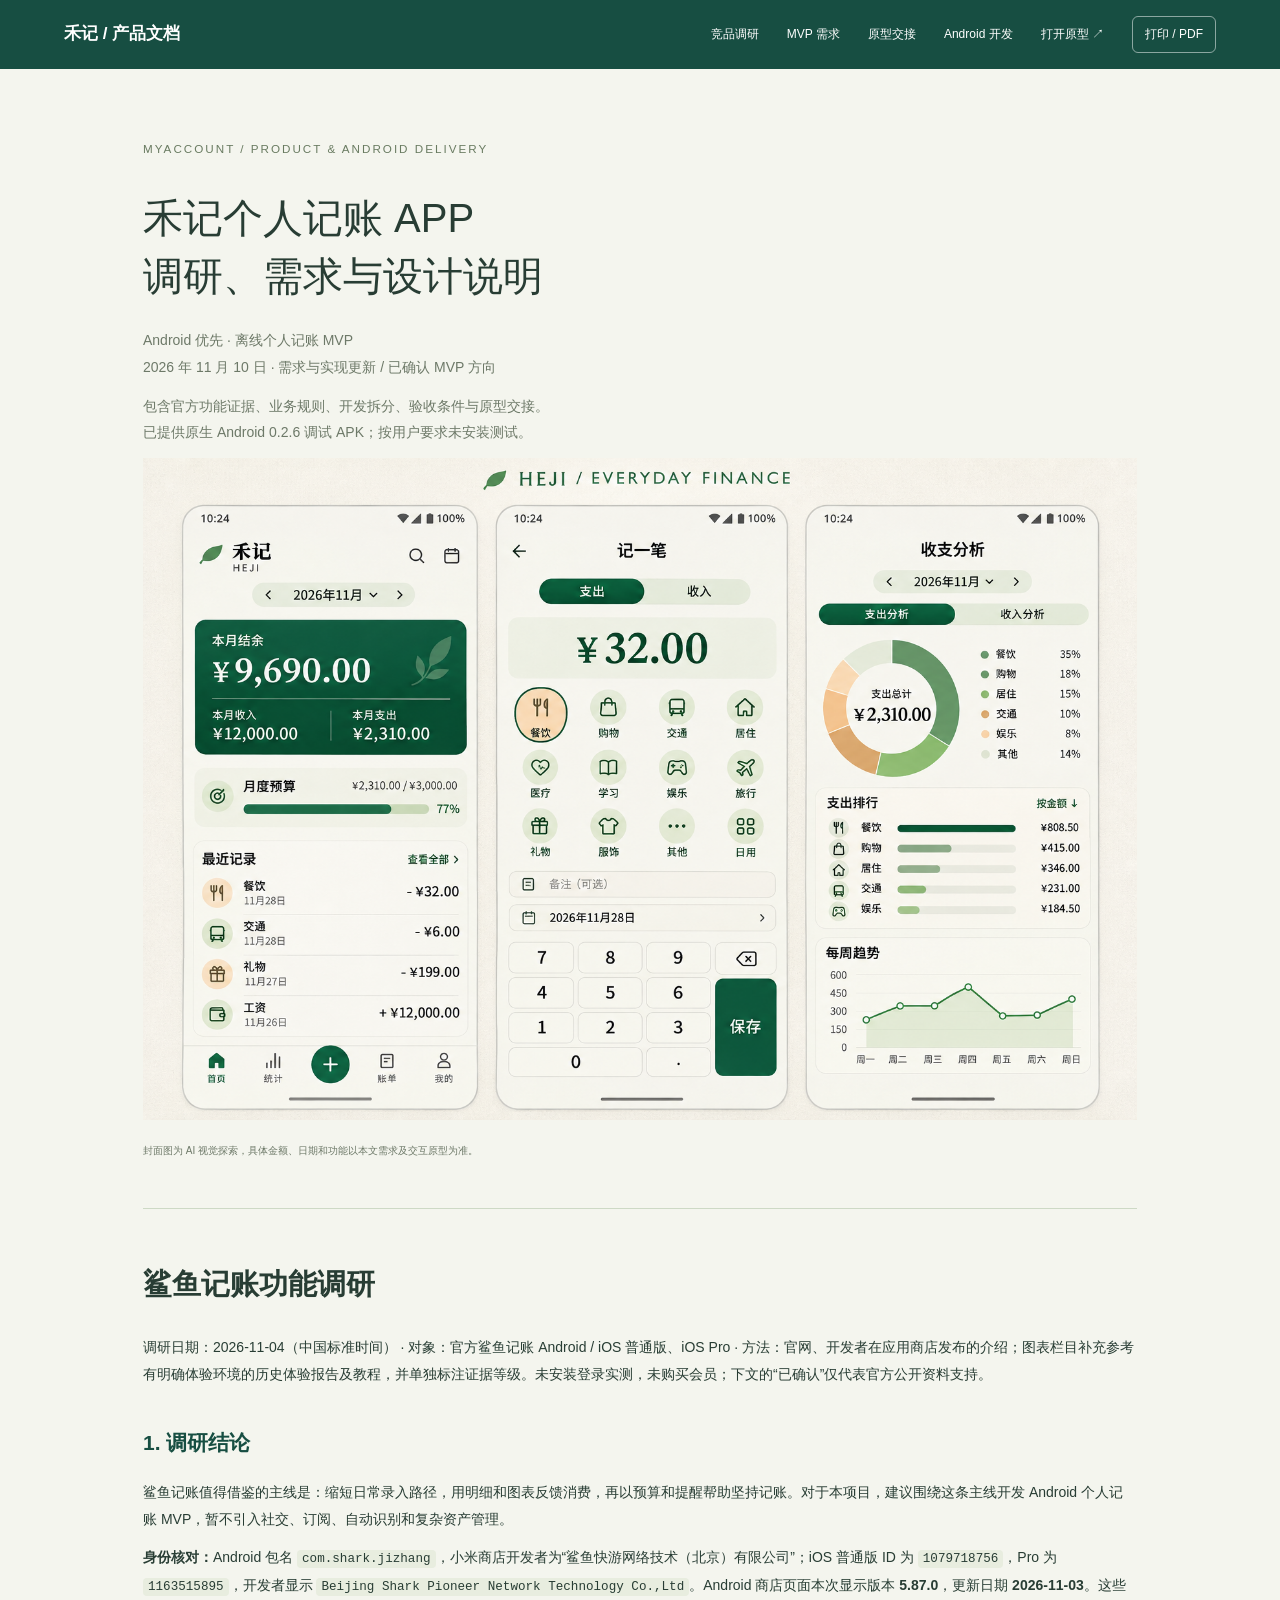
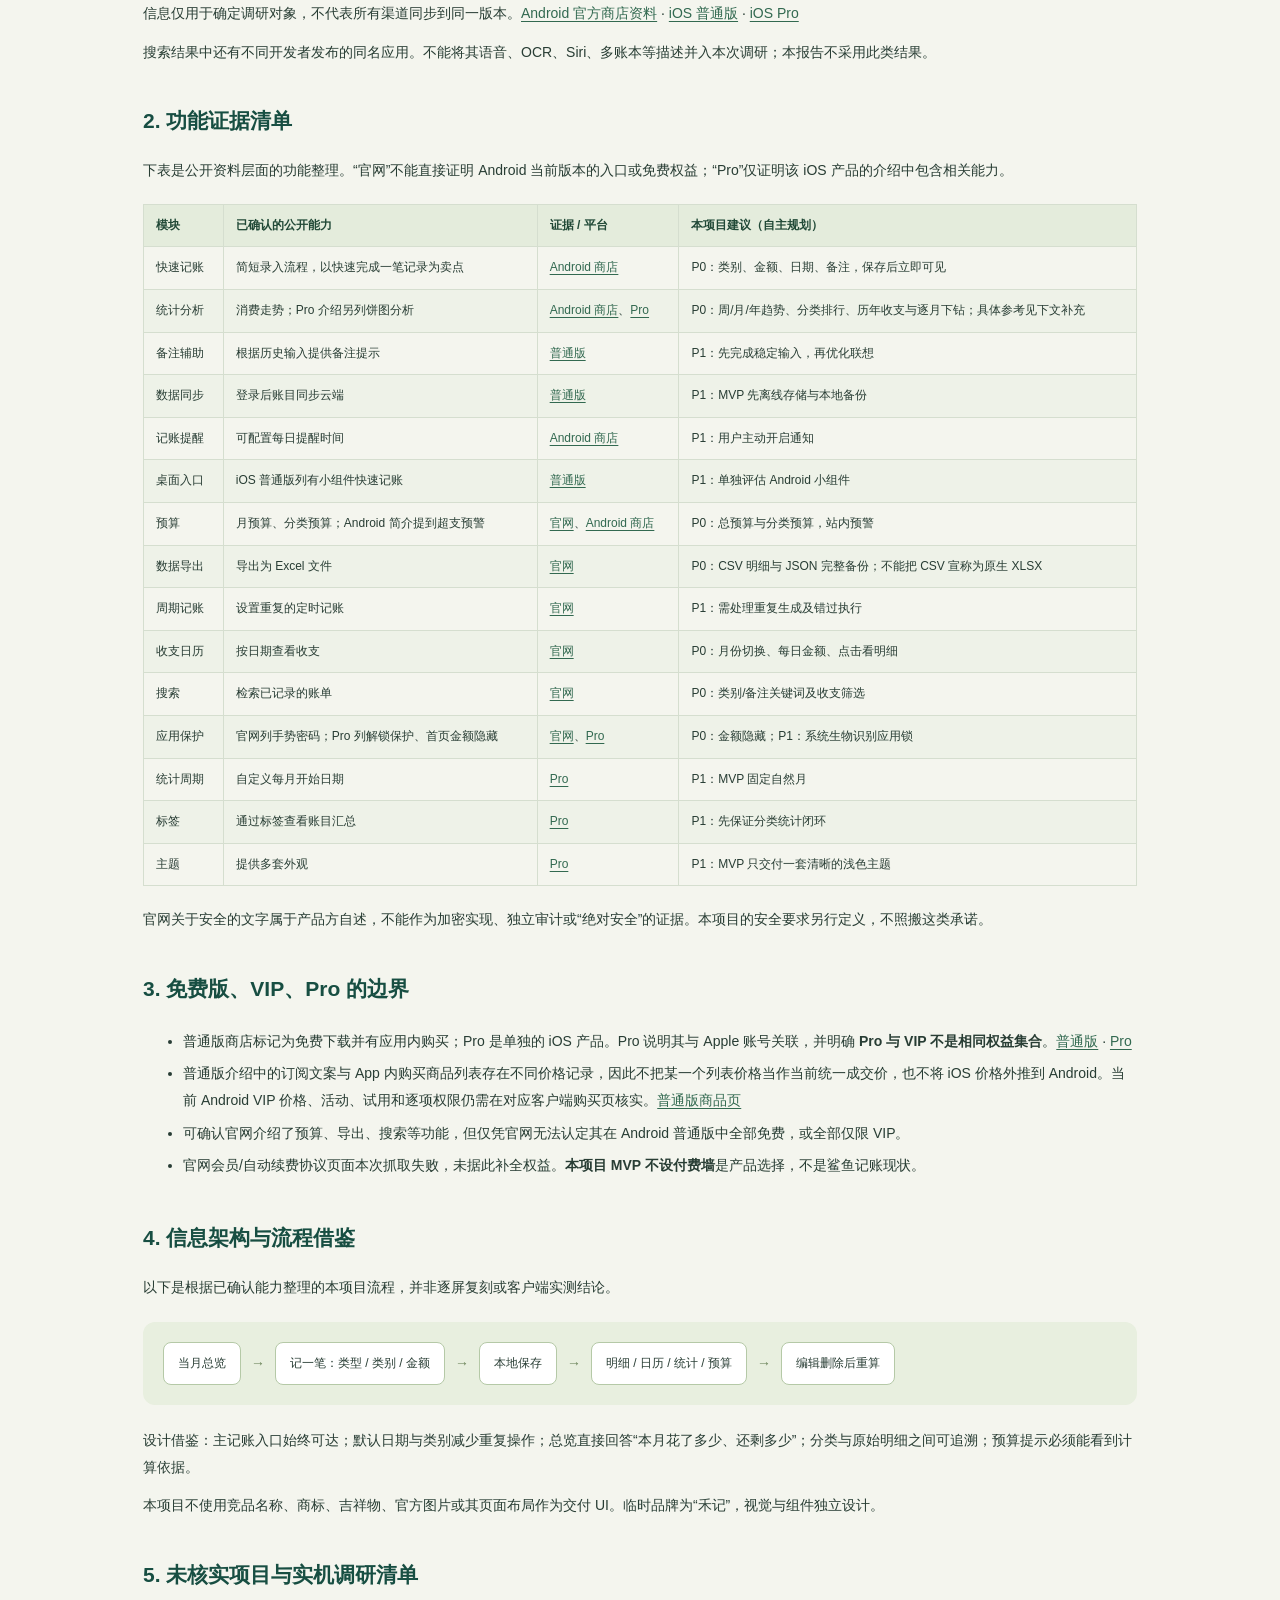
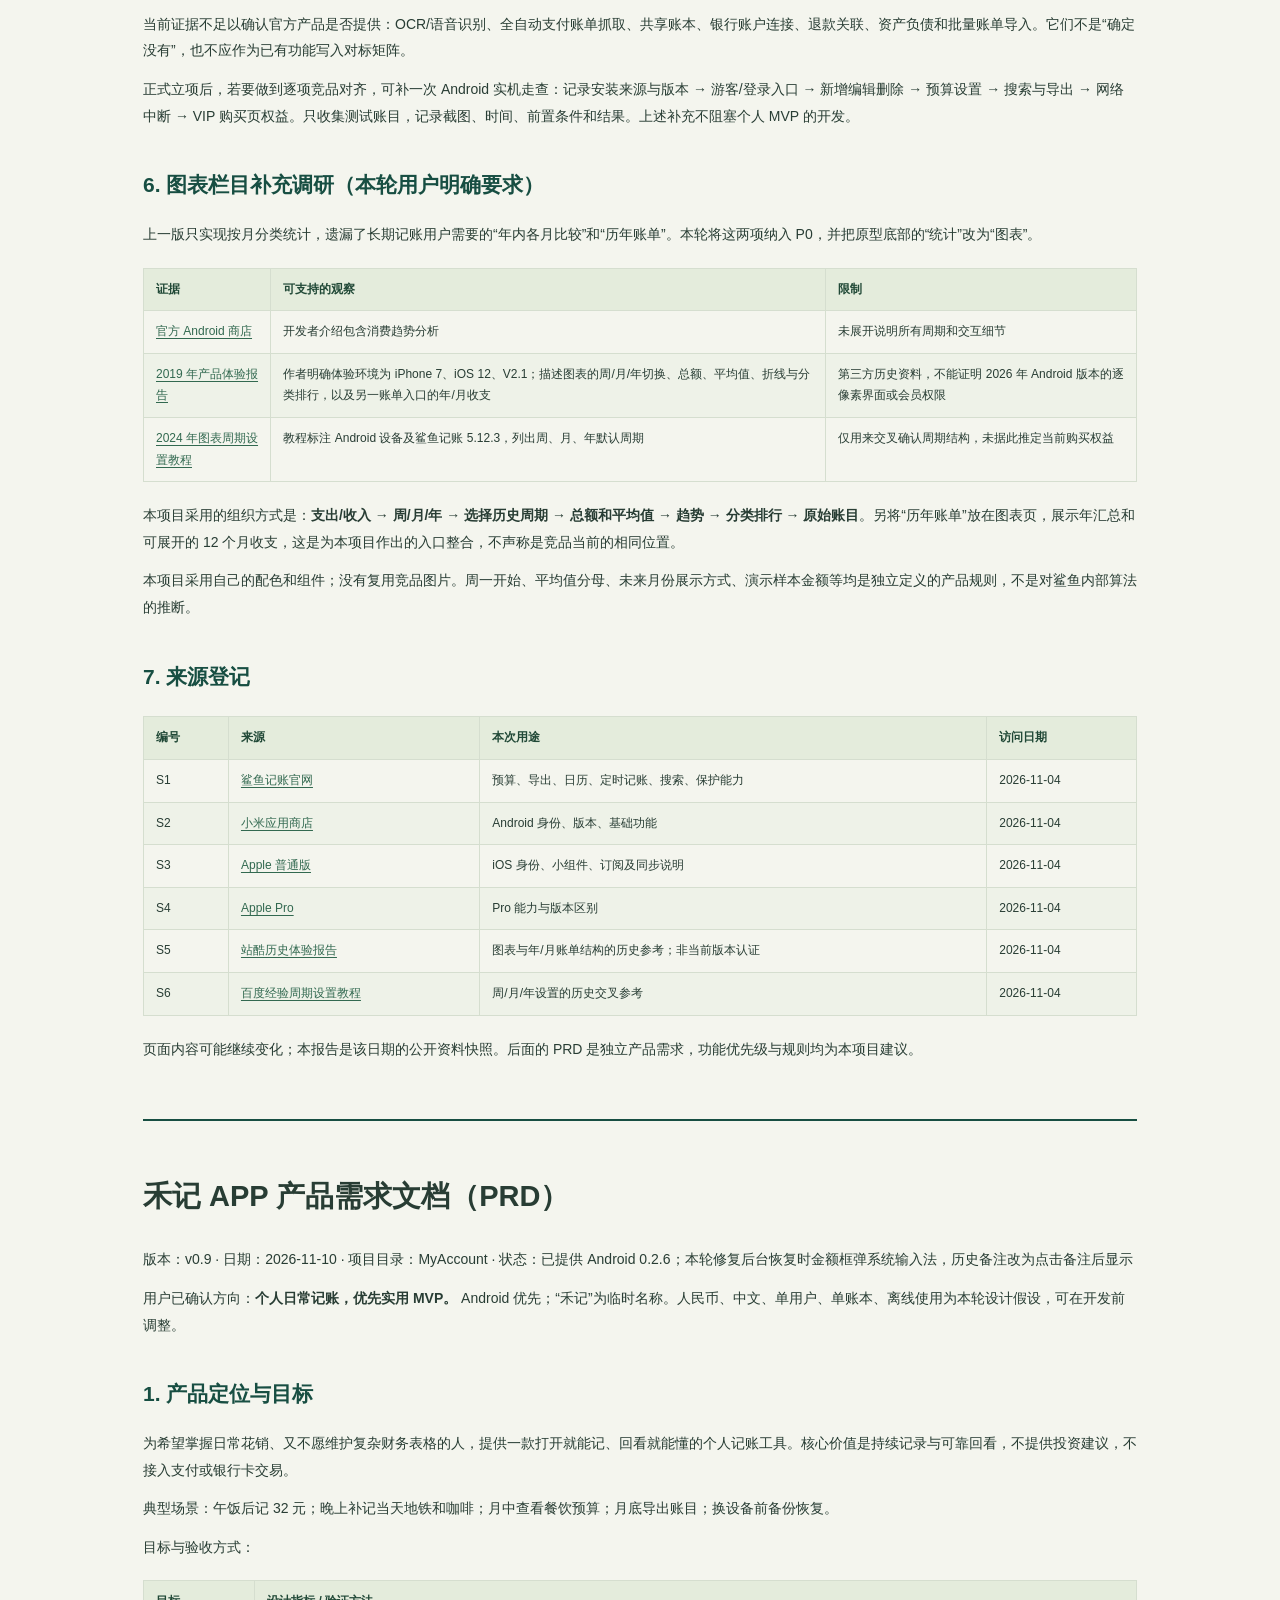
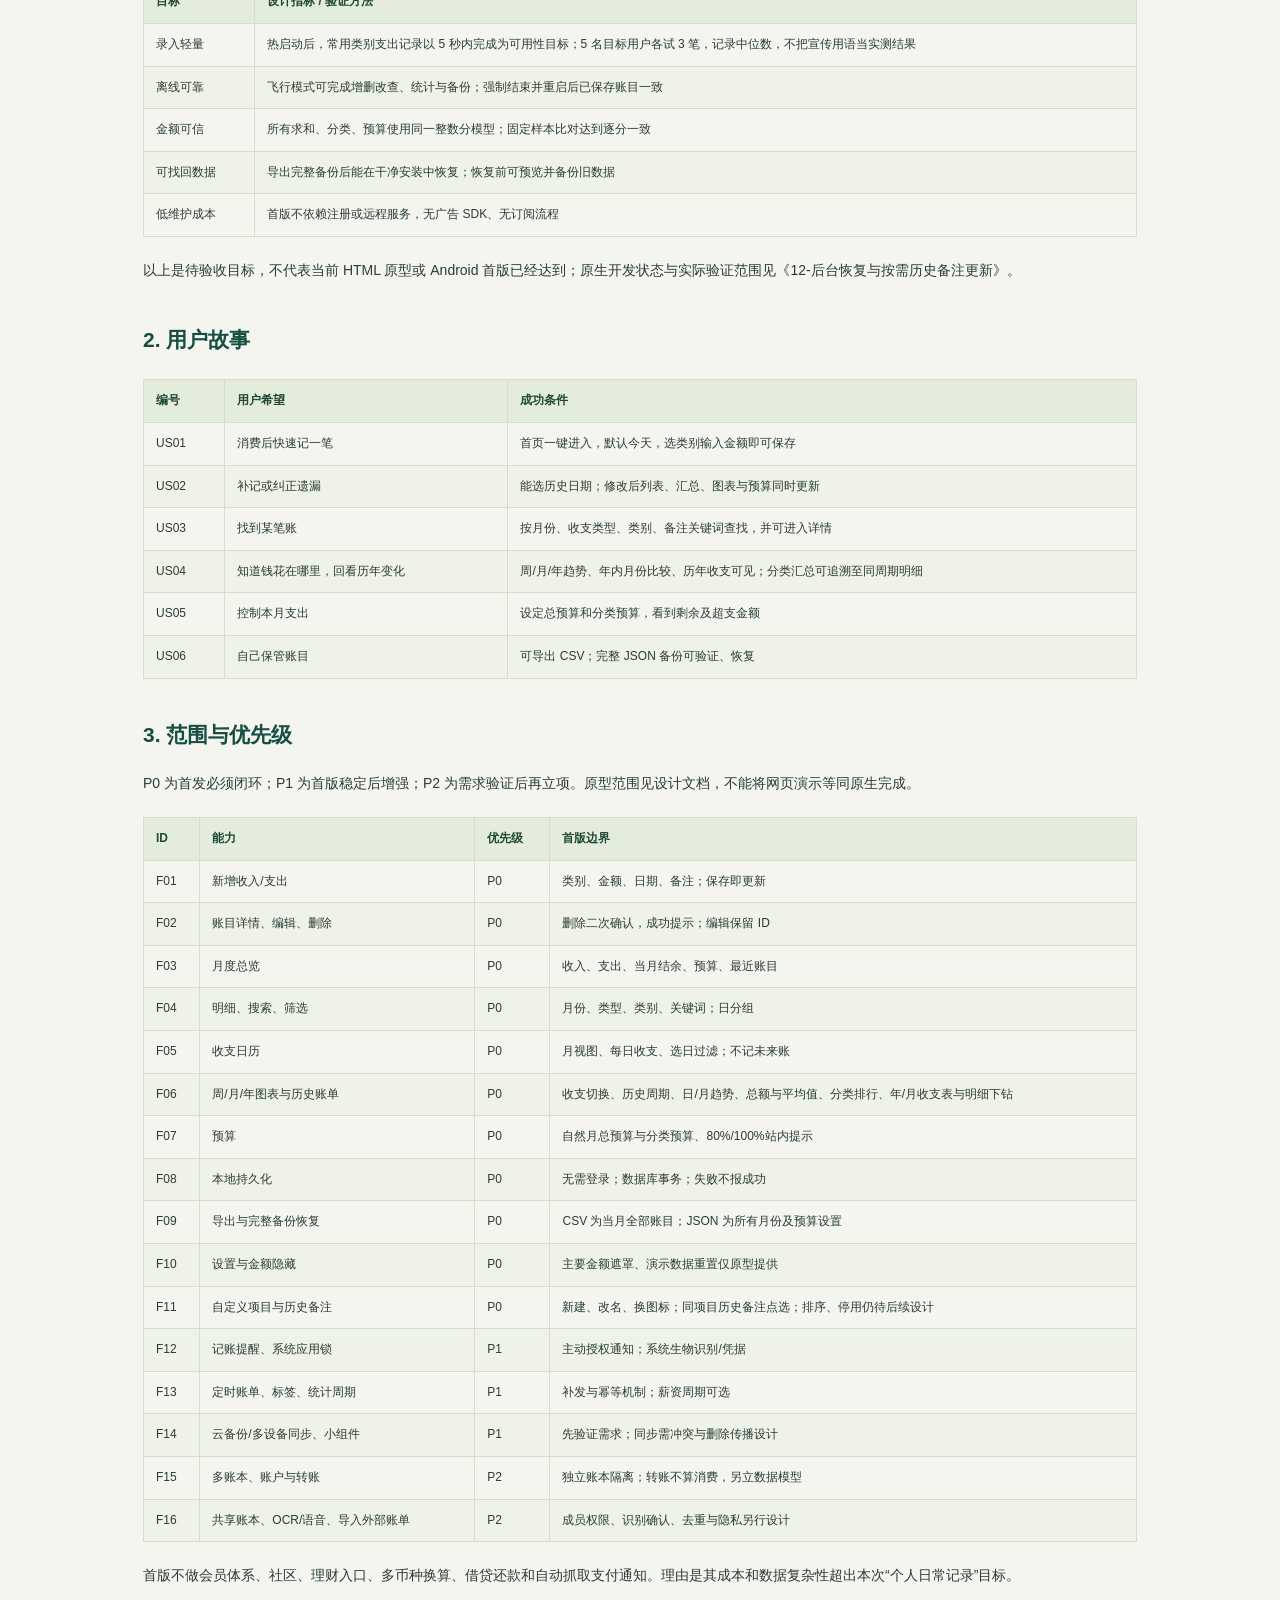
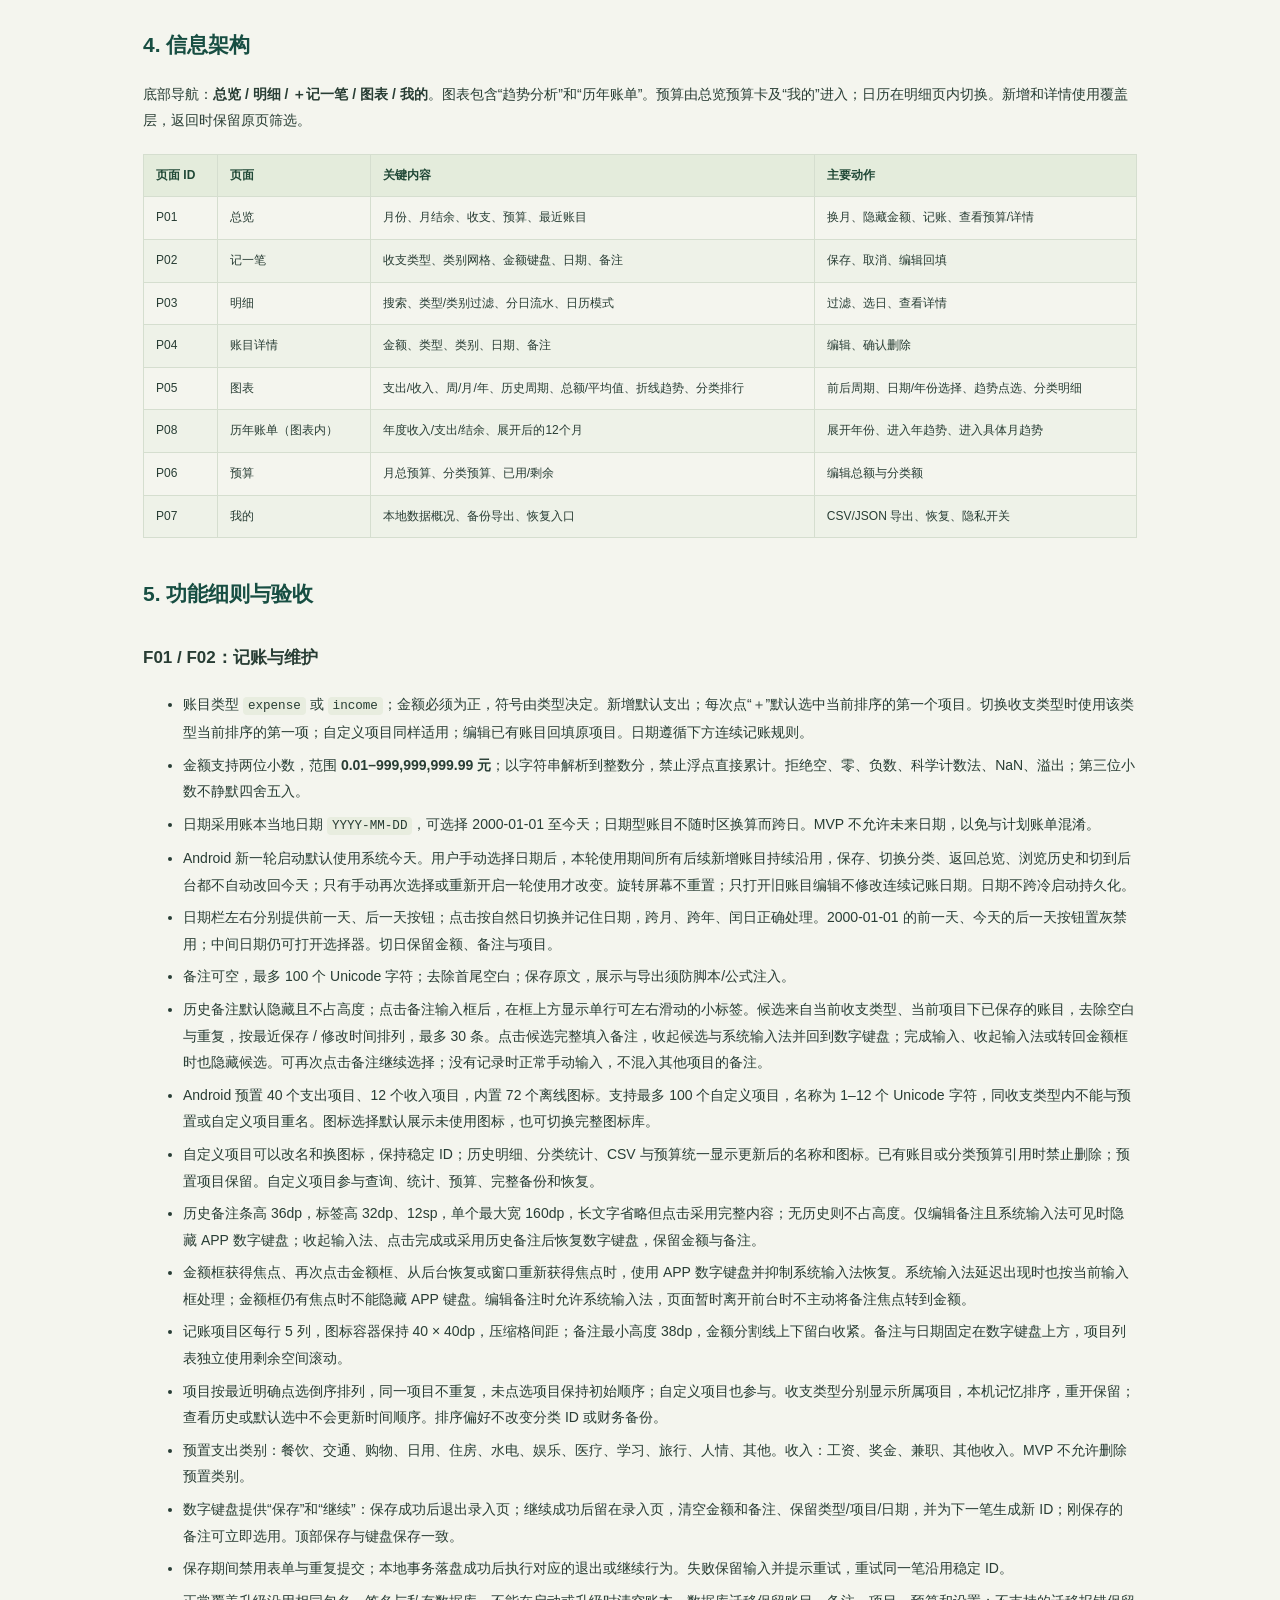
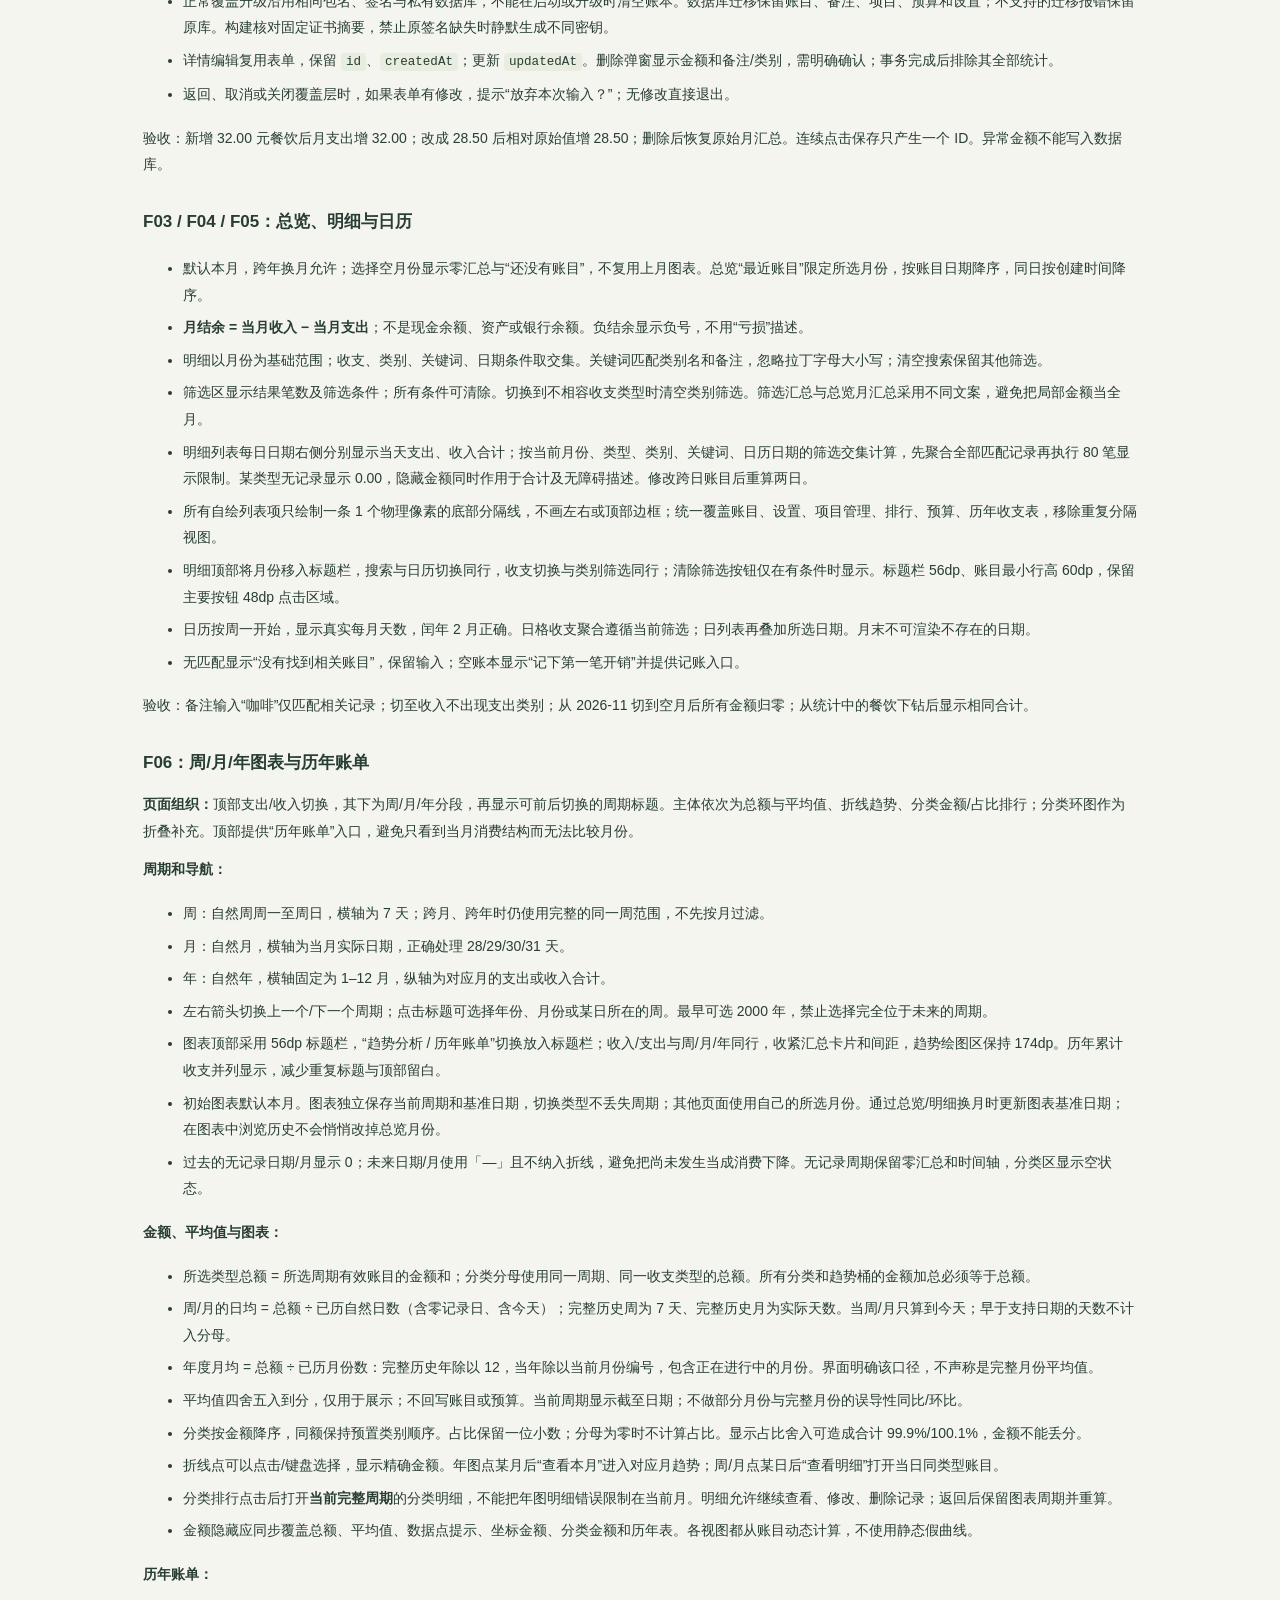
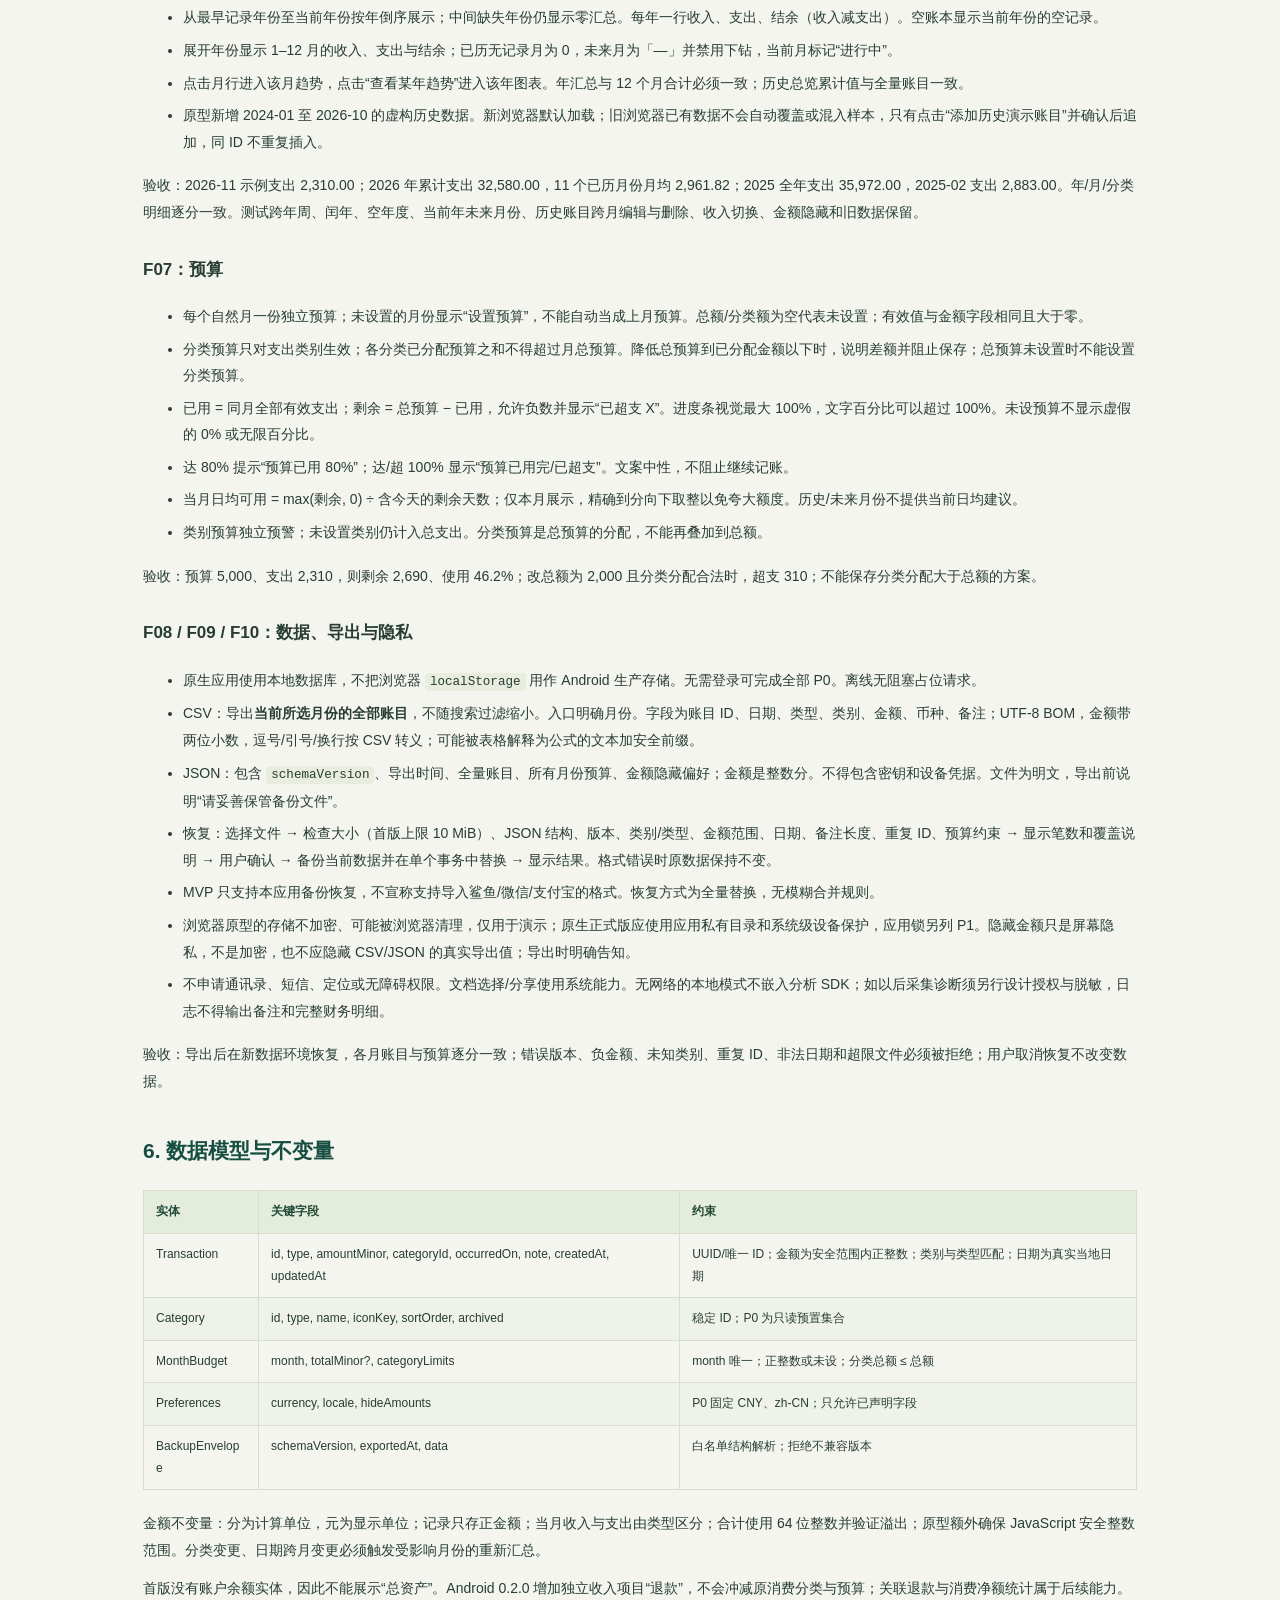
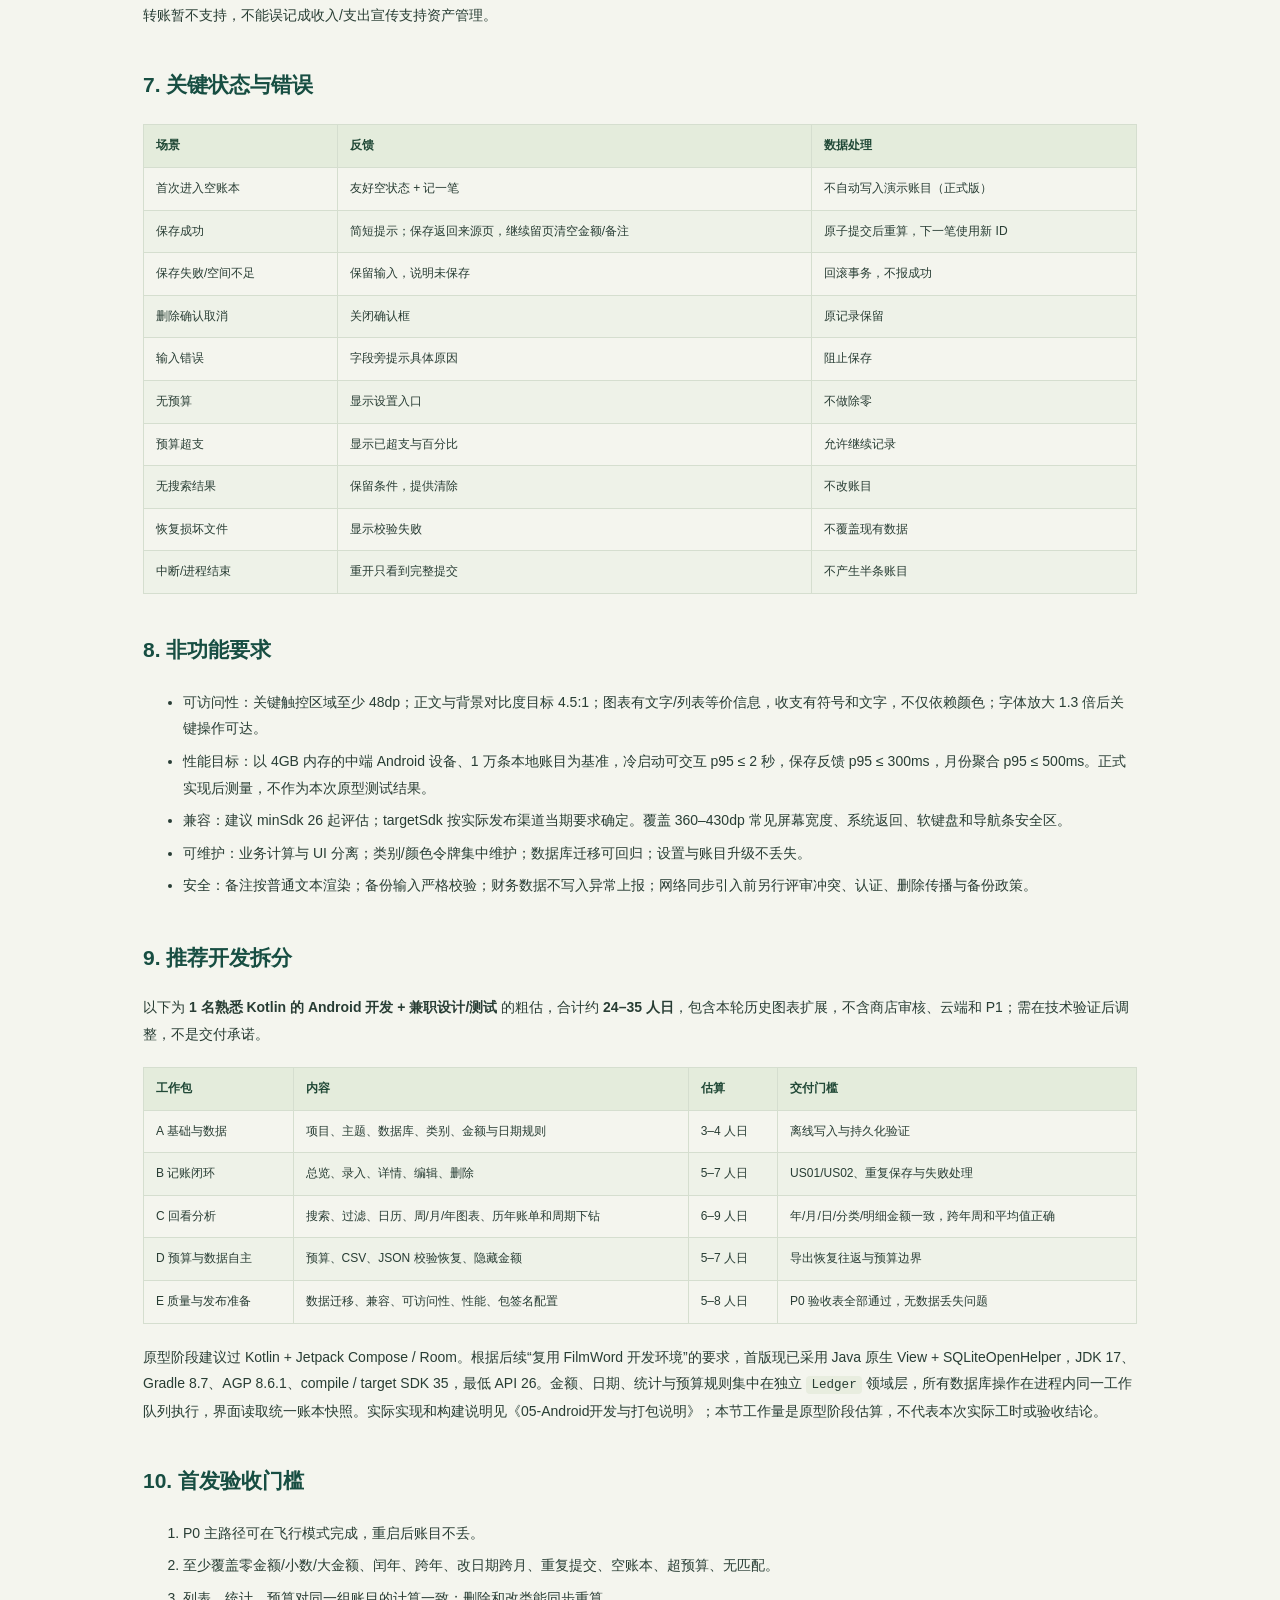
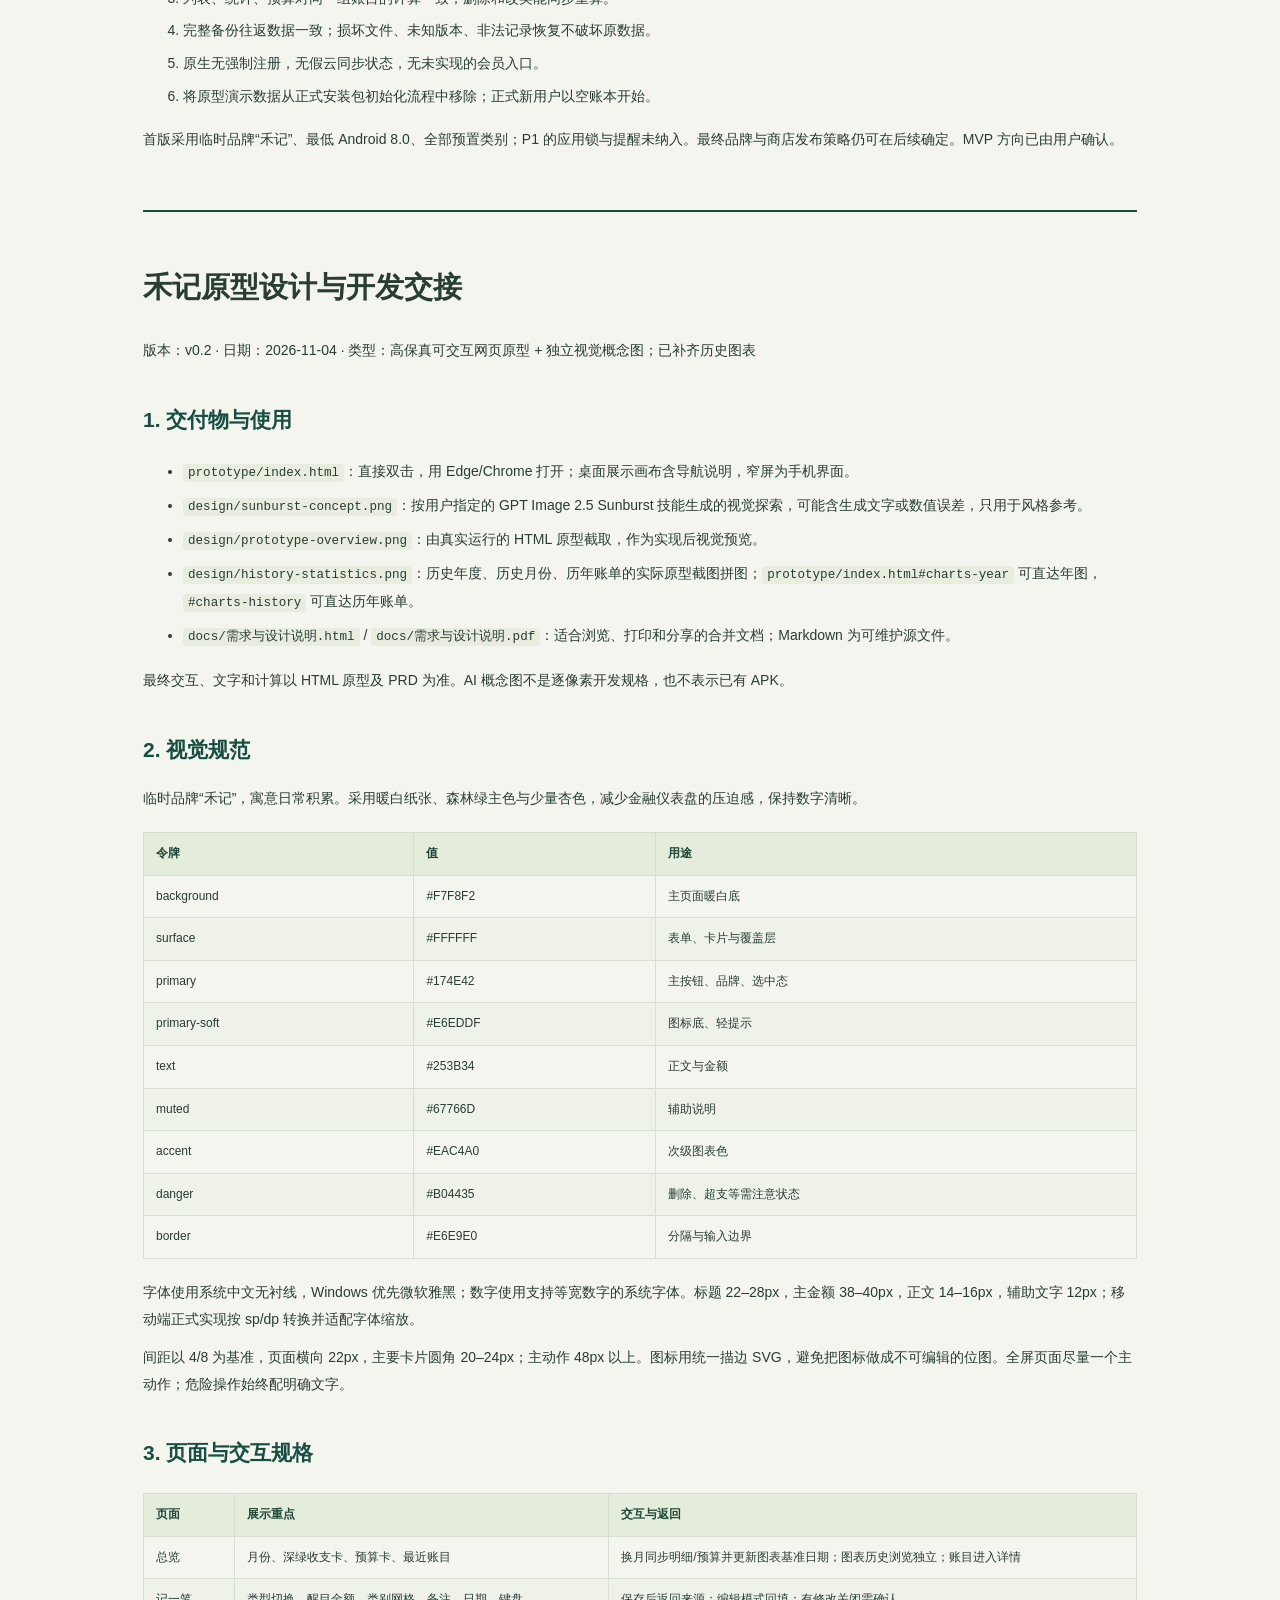
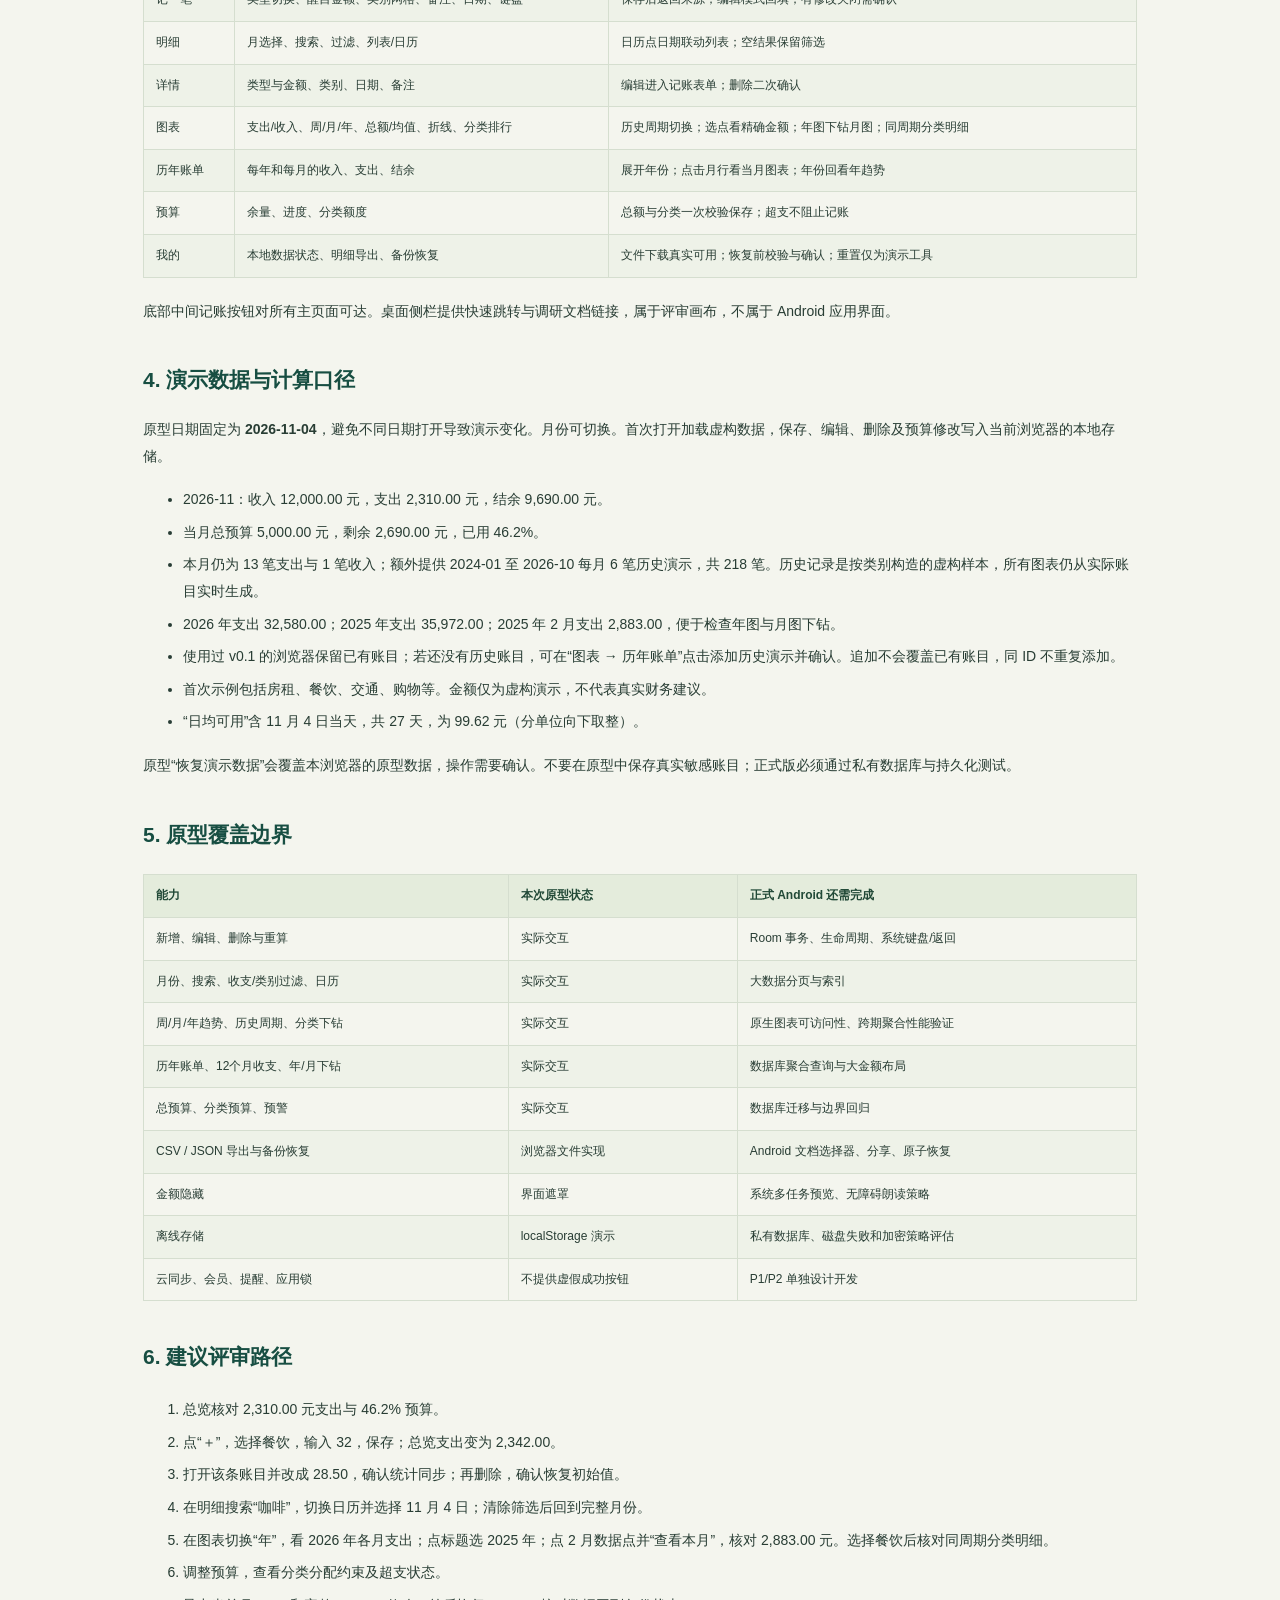
==== commit d78aa678: "Keep amount keypad on foreground return and show note history on demand" ====
--- a/docs/需求与设计说明.html
+++ b/docs/需求与设计说明.html
@@ -2,7 +2,7 @@
 *{box-sizing:border-box}html{scroll-behavior:smooth}body{margin:0;background:#f4f5ee;color:#283d34;font-family:"Microsoft YaHei","Segoe UI",sans-serif;font-size:14px;line-height:1.9}nav{position:sticky;top:0;z-index:3;background:#174e42;color:#fff;padding:16px 5%;display:flex;gap:28px;align-items:center;font-size:12px}nav a{color:#fff;text-decoration:none}nav strong{font-size:17px;margin-right:auto}main{max-width:1050px;margin:38px auto;padding:0 28px}.cover{padding:28px 0 36px;border-bottom:1px solid #cdd9c5}.cover small{letter-spacing:2px;color:#697b61}.cover h1{font-size:40px;font-weight:500;line-height:1.45}.cover p{color:#6d7968}article{scroll-margin-top:80px;padding:20px 0 45px}article+article{border-top:2px solid #174e42}h1{font-size:29px;margin:28px 0 22px}h2{font-size:21px;color:#174e42;margin:36px 0 16px}h3{font-size:17px;margin:28px 0 12px}p{margin:12px 0}table{border-collapse:collapse;width:100%;font-size:12px;margin:20px 0;line-height:1.8}th,td{border:1px solid #d5decf;padding:10px 12px;text-align:left;vertical-align:top;overflow-wrap:anywhere}th{background:#e4ecdc;color:#214937;font-weight:600}tbody tr:nth-child(even){background:#eef2e8}a{color:#326950;text-underline-offset:3px}li{padding:3px 0}code{background:#e8eddf;padding:2px 5px;border-radius:4px;font-family:Consolas,monospace;font-size:.9em;overflow-wrap:anywhere}pre{white-space:pre-wrap;background:#e8eddf;padding:18px;border-radius:12px;line-height:1.6;overflow:auto}pre code{padding:0}blockquote{border-left:3px solid #93ad84;margin:20px 0;padding:0 18px}img{max-width:100%}.print-button{border:1px solid #ffffff80;background:none;color:white;padding:6px 12px;border-radius:6px;cursor:pointer;font:inherit}.flow{display:flex;flex-wrap:wrap;gap:10px;margin:22px 0;padding:20px;background:#e8efdf;border-radius:12px}.flow span{background:white;border:1px solid #b5c9a7;border-radius:8px;padding:9px 14px;font-size:12px}.flow i{align-self:center;font-style:normal;color:#6d865c}.footer{padding:25px 0;color:#74846b;font-size:11px}
 @media(max-width:700px){nav{gap:12px;flex-wrap:wrap;padding:12px 18px}nav strong{width:100%}main{padding:0 17px;margin-top:20px}.cover h1{font-size:30px}h1{font-size:25px}table{display:block;overflow:auto}th,td{min-width:100px}.print-button{display:none}}
 @media print{@page{size:A4;margin:16mm 13mm 18mm}body{background:white;font-size:10px;line-height:1.7}nav{display:none}main{max-width:none;margin:0;padding:0}.cover{break-after:page;padding:30mm 0 0;border:0}.cover h1{font-size:32px}.cover img{margin-top:25px;width:100%}article{padding:0;scroll-margin:0}article+article{break-before:page;border:0}h1{font-size:23px}h2{font-size:16px;margin-top:22px}h3{font-size:13px}h1,h2,h3{break-after:avoid}table{font-size:9px;line-height:1.6;display:table}th,td{padding:6px;min-width:0}tr{break-inside:avoid}thead{display:table-header-group}pre{font-size:9px;break-inside:avoid}a{color:#28543d;text-decoration:none}.flow{break-inside:avoid}p{orphans:3;widows:3}.footer{display:none}}
-</style></head><body><nav><strong>禾记 / 产品文档</strong><a href="#research">竞品调研</a><a href="#prd">MVP 需求</a><a href="#design">原型交接</a><a href="#android">Android 开发</a><a href="../prototype/index.html">打开原型 ↗</a><button class="print-button" onclick="window.print()">打印 / PDF</button></nav><main><section class="cover"><small>MYACCOUNT / PRODUCT & ANDROID DELIVERY</small><h1>禾记个人记账 APP<br>调研、需求与设计说明</h1><p>Android 优先 · 离线个人记账 MVP<br>2026 年 11 月 10 日 · 需求与实现更新 / 已确认 MVP 方向</p><p>包含官方功能证据、业务规则、开发拆分、验收条件与原型交接。<br>已提供原生 Android 0.2.5 调试 APK；按用户要求未安装测试。</p><img src="../design/sunburst-concept.png" alt="Sunburst 原创视觉探索"><p style="font-size:10px">封面图为 AI 视觉探索，具体金额、日期和功能以本文需求及交互原型为准。</p></section><article id="research"><h1 id="_1">鲨鱼记账功能调研</h1>
+</style></head><body><nav><strong>禾记 / 产品文档</strong><a href="#research">竞品调研</a><a href="#prd">MVP 需求</a><a href="#design">原型交接</a><a href="#android">Android 开发</a><a href="../prototype/index.html">打开原型 ↗</a><button class="print-button" onclick="window.print()">打印 / PDF</button></nav><main><section class="cover"><small>MYACCOUNT / PRODUCT & ANDROID DELIVERY</small><h1>禾记个人记账 APP<br>调研、需求与设计说明</h1><p>Android 优先 · 离线个人记账 MVP<br>2026 年 11 月 10 日 · 需求与实现更新 / 已确认 MVP 方向</p><p>包含官方功能证据、业务规则、开发拆分、验收条件与原型交接。<br>已提供原生 Android 0.2.6 调试 APK；按用户要求未安装测试。</p><img src="../design/sunburst-concept.png" alt="Sunburst 原创视觉探索"><p style="font-size:10px">封面图为 AI 视觉探索，具体金额、日期和功能以本文需求及交互原型为准。</p></section><article id="research"><h1 id="_1">鲨鱼记账功能调研</h1>
 <p>调研日期：2026-11-04（中国标准时间） · 对象：官方鲨鱼记账 Android / iOS 普通版、iOS Pro · 方法：官网、开发者在应用商店发布的介绍；图表栏目补充参考有明确体验环境的历史体验报告及教程，并单独标注证据等级。未安装登录实测，未购买会员；下文的“已确认”仅代表官方公开资料支持。</p>
 <h2 id="1">1. 调研结论</h2>
 <p>鲨鱼记账值得借鉴的主线是：缩短日常录入路径，用明细和图表反馈消费，再以预算和提醒帮助坚持记账。对于本项目，建议围绕这条主线开发 Android 个人记账 MVP，暂不引入社交、订阅、自动识别和复杂资产管理。</p>
@@ -208,7 +208,7 @@
 </tbody>
 </table>
 <p>页面内容可能继续变化；本报告是该日期的公开资料快照。后面的 PRD 是独立产品需求，功能优先级与规则均为本项目建议。</p></article><article id="prd"><h1 id="app-prd">禾记 APP 产品需求文档（PRD）</h1>
-<p>版本：v0.8 · 日期：2026-11-10 · 项目目录：MyAccount · 状态：已提供 Android 0.2.5；本轮修复键盘恢复、增加历史备注横条及升级保留检查</p>
+<p>版本：v0.9 · 日期：2026-11-10 · 项目目录：MyAccount · 状态：已提供 Android 0.2.6；本轮修复后台恢复时金额框弹系统输入法，历史备注改为点击备注后显示</p>
 <p>用户已确认方向：<strong>个人日常记账，优先实用 MVP。</strong> Android 优先；“禾记”为临时名称。人民币、中文、单用户、单账本、离线使用为本轮设计假设，可在开发前调整。</p>
 <h2 id="1">1. 产品定位与目标</h2>
 <p>为希望掌握日常花销、又不愿维护复杂财务表格的人，提供一款打开就能记、回看就能懂的个人记账工具。核心价值是持续记录与可靠回看，不提供投资建议，不接入支付或银行卡交易。</p>
@@ -244,7 +244,7 @@
 </tr>
 </tbody>
 </table>
-<p>以上是待验收目标，不代表当前 HTML 原型或 Android 首版已经达到；原生开发状态与实际验证范围见《11-备注横条与升级数据保留更新》。</p>
+<p>以上是待验收目标，不代表当前 HTML 原型或 Android 首版已经达到；原生开发状态与实际验证范围见《12-后台恢复与按需历史备注更新》。</p>
 <h2 id="2">2. 用户故事</h2>
 <table>
 <thead>
@@ -469,10 +469,11 @@
 <li>Android 新一轮启动默认使用系统今天。用户手动选择日期后，本轮使用期间所有后续新增账目持续沿用，保存、切换分类、返回总览、浏览历史和切到后台都不自动改回今天；只有手动再次选择或重新开启一轮使用才改变。旋转屏幕不重置；只打开旧账目编辑不修改连续记账日期。日期不跨冷启动持久化。</li>
 <li>日期栏左右分别提供前一天、后一天按钮；点击按自然日切换并记住日期，跨月、跨年、闰日正确处理。2000-01-01 的前一天、今天的后一天按钮置灰禁用；中间日期仍可打开选择器。切日保留金额、备注与项目。</li>
 <li>备注可空，最多 100 个 Unicode 字符；去除首尾空白；保存原文，展示与导出须防脚本/公式注入。</li>
-<li>备注框上方以单行可左右滑动的小标签显示当前收支类型、当前项目下的历史备注；以保存账目为来源，去除空白与重复，按最近保存 / 修改时间排列，最多 30 条。点击候选完整填入备注并回到数字键盘，可再次点击备注修改；没有记录时正常手动输入，不混入其他项目的备注。</li>
+<li>历史备注默认隐藏且不占高度；点击备注输入框后，在框上方显示单行可左右滑动的小标签。候选来自当前收支类型、当前项目下已保存的账目，去除空白与重复，按最近保存 / 修改时间排列，最多 30 条。点击候选完整填入备注，收起候选与系统输入法并回到数字键盘；完成输入、收起输入法或转回金额框时也隐藏候选。可再次点击备注继续选择；没有记录时正常手动输入，不混入其他项目的备注。</li>
 <li>Android 预置 40 个支出项目、12 个收入项目，内置 72 个离线图标。支持最多 100 个自定义项目，名称为 1–12 个 Unicode 字符，同收支类型内不能与预置或自定义项目重名。图标选择默认展示未使用图标，也可切换完整图标库。</li>
 <li>自定义项目可以改名和换图标，保持稳定 ID；历史明细、分类统计、CSV 与预算统一显示更新后的名称和图标。已有账目或分类预算引用时禁止删除；预置项目保留。自定义项目参与查询、统计、预算、完整备份和恢复。</li>
-<li>历史备注条高 36dp，标签高 32dp、12sp，单个最大宽 160dp，长文字省略但点击采用完整内容；无历史则不占高度。系统输入法显隐驱动数字键盘切换，收起输入法、点击完成或采用历史备注后恢复数字键盘，保留金额与备注。</li>
+<li>历史备注条高 36dp，标签高 32dp、12sp，单个最大宽 160dp，长文字省略但点击采用完整内容；无历史则不占高度。仅编辑备注且系统输入法可见时隐藏 APP 数字键盘；收起输入法、点击完成或采用历史备注后恢复数字键盘，保留金额与备注。</li>
+<li>金额框获得焦点、再次点击金额框、从后台恢复或窗口重新获得焦点时，使用 APP 数字键盘并抑制系统输入法恢复。系统输入法延迟出现时也按当前输入框处理；金额框仍有焦点时不能隐藏 APP 键盘。编辑备注时允许系统输入法，页面暂时离开前台时不主动将备注焦点转到金额。</li>
 <li>记账项目区每行 5 列，图标容器保持 40 × 40dp，压缩格间距；备注最小高度 38dp，金额分割线上下留白收紧。备注与日期固定在数字键盘上方，项目列表独立使用剩余空间滚动。</li>
 <li>项目按最近明确点选倒序排列，同一项目不重复，未点选项目保持初始顺序；自定义项目也参与。收支类型分别显示所属项目，本机记忆排序，重开保留；查看历史或默认选中不会更新时间顺序。排序偏好不改变分类 ID 或财务备份。</li>
 <li>预置支出类别：餐饮、交通、购物、日用、住房、水电、娱乐、医疗、学习、旅行、人情、其他。收入：工资、奖金、兼职、其他收入。MVP 不允许删除预置类别。</li>
@@ -919,7 +920,71 @@
 <h2 id="7-android">7. Android 交接建议</h2>
 <p>原型阶段先约定独立领域层：金额解析、周/月/年范围、日/月聚合、历年收支、分类聚合、均值分母、预算计算、备份校验。网页 <code>stats.js</code> 负责图表页面，<code>domain.js</code> 负责周期和计算。后续原生实现采用 Java <code>Ledger</code> + SQLite + 原生 View，总览、图表、预算共用账本快照，具体文件与环境见《05-Android开发与打包说明》。</p>
 <p>需重点测试的不是按钮是否存在，而是记录跨月编辑、恢复中断、重复保存、非法备份与预算分配约束。原型中金额计算/导入校验已有可复用规则，但 JavaScript 实现不能直接视为 Android 生产代码。</p>
-<p>本文件记录 v0.2 网页原型的设计和验证边界。项目当前提供 Android Gradle 工程及 0.2.5 调试 APK，新版项目 / 图标、历史备注与连续记账规则见《06-项目图标与连续记账更新》，默认首项、保存后继续与日期按钮见《08-默认项目与连续保存更新》，每日收支合计及明细布局见《09-明细每日合计与紧凑布局更新》，列表与图表布局见《10-列表分隔线与图表紧凑布局更新》，最新备注横条、键盘恢复与升级保留见《11-备注横条与升级数据保留更新》；按用户要求未安装测试。本文中的浏览器截图与交互结果不能作为原生应用的真机验证结果。后端、商店发布及真实支付授权不在首版范围内。</p></article><article id="android"><h1 id="android-025">禾记 Android 0.2.5：键盘恢复、历史备注横条与升级保留数据</h1>
+<p>本文件记录 v0.2 网页原型的设计和验证边界。项目当前提供 Android Gradle 工程及 0.2.6 调试 APK，新版项目 / 图标、历史备注与连续记账规则见《06-项目图标与连续记账更新》，默认首项、保存后继续与日期按钮见《08-默认项目与连续保存更新》，每日收支合计及明细布局见《09-明细每日合计与紧凑布局更新》，列表与图表布局见《10-列表分隔线与图表紧凑布局更新》，备注横条与升级保留见《11-备注横条与升级数据保留更新》，最新后台恢复键盘与按需历史备注见《12-后台恢复与按需历史备注更新》；按用户要求未安装测试。本文中的浏览器截图与交互结果不能作为原生应用的真机验证结果。后端、商店发布及真实支付授权不在首版范围内。</p></article><article id="android"><h1 id="android-026">禾记 Android 0.2.6：后台恢复使用金额键盘，点击后显示历史备注</h1>
+<p>更新日期：2026-11-10。本版处理从后台切回记账页时金额框误弹系统输入法的问题，并将历史备注改为编辑备注时显示。</p>
+<h2 id="1">1. 当前安装包</h2>
+<table>
+<thead>
+<tr>
+<th>项目</th>
+<th>结果</th>
+</tr>
+</thead>
+<tbody>
+<tr>
+<td>文件</td>
+<td><code>artifacts/Heji-0.2.6-debug.apk</code></td>
+</tr>
+<tr>
+<td>版本</td>
+<td><code>0.2.6</code> / versionCode <code>8</code></td>
+</tr>
+<tr>
+<td>包名</td>
+<td><code>com.simaoqingnian.myaccount</code></td>
+</tr>
+<tr>
+<td>最低系统</td>
+<td>Android 8.0 / API 26</td>
+</tr>
+<tr>
+<td>大小</td>
+<td>107,858 字节</td>
+</tr>
+<tr>
+<td>SHA-256</td>
+<td><code>627512A1E002F68383474413710A017C54A12E4B27FD9AB1BC6AE83F1D8C485A</code></td>
+</tr>
+<tr>
+<td>签名证书 SHA-256</td>
+<td><code>0323C9F59297351811D628DD8176F6A6967DE7E7D0FF483949A08F62B4E730C7</code>，沿用原签名</td>
+</tr>
+</tbody>
+</table>
+<h2 id="2-app">2. 金额框使用 APP 数字键盘</h2>
+<p>原来的处理只在金额框焦点发生变化时关闭系统输入法。切到后台再返回时，金额框往往一直保有焦点，系统可能恢复输入法；旧的输入法可见性监听又会隐藏 APP 数字键盘。</p>
+<p>本版在页面恢复、窗口重新获得焦点、金额框获得焦点或再次被点击时，重新按当前输入框应用键盘策略：金额使用 APP 数字键盘，备注允许系统输入法。对窗口获得焦点后延迟到达的输入法状态也重新检查，金额框有焦点时保持 APP 键盘显示并关闭误恢复的系统输入法。恢复页面不清空输入或重新选择日期。</p>
+<p>记账窗口默认采用 <code>stateAlwaysHidden|adjustResize</code>；备注获得焦点后调整窗口策略，允许正常输入文字。页面暂停或窗口失去焦点时取消待执行的键盘处理，避免在后台因输入法隐藏事件主动切走备注焦点。</p>
+<p>窗口状态与输入法控制依据 <a href="https://developer.android.com/reference/android/view/WindowManager.LayoutParams#SOFT_INPUT_STATE_ALWAYS_HIDDEN">Android 窗口输入法状态说明</a> 和 <a href="https://developer.android.com/develop/ui/views/touch-and-input/keyboard-input/visibility">Android 输入法可见性说明</a> 实现；设备上的时序与输入法兼容性仍需实际验证。</p>
+<h2 id="3">3. 点击备注后显示历史候选</h2>
+<ul>
+<li>进入记账页时，历史备注栏隐藏且不占高度，项目区可使用腾出的空间。</li>
+<li>点击备注输入框后，在备注框上方显示一行候选，可左右滑动；仍可直接用系统输入法手动输入。</li>
+<li>点击候选直接填入完整备注，隐藏候选与系统输入法，回到 APP 数字键盘。</li>
+<li>点击金额框、完成备注或收起系统输入法后，候选栏一并隐藏；再次点击备注框可重新显示。</li>
+<li>候选仍限定当前收支类型及项目，最多 30 条，按最近保存 / 修改时间去重排列；没有历史备注时不显示空栏。沿用 36dp 候选条与 32dp 标签，长备注省略显示、完整填入。</li>
+</ul>
+<p>“保存 / 继续”、默认第一项目、五列图标、日期记忆与前后一天切换规则保留。</p>
+<h2 id="4">4. 覆盖升级与实际验证</h2>
+<p>包名、签名、数据库文件 <code>heji.db</code> 与数据库版本 <strong>2</strong> 沿用原版，本轮没有修改数据库、账目模型或备份格式。<strong>直接覆盖安装，不要先卸载旧版或清除应用数据。</strong> 签名缺失或不匹配时构建脚本仍会停止打包。数据保留机制与上一版检查说明见 <a href="11-备注横条与升级数据保留更新.md">11-备注横条与升级数据保留更新.md</a>。</p>
+<p>实际执行结果：</p>
+<ul>
+<li>FilmWord 工具链离线编译及 APK 打包通过；Lint <strong>0 错误、0 警告</strong>。</li>
+<li>桌面账务规则 <strong>100 项</strong>、备份规则 <strong>21 项</strong>、SQLite 升级保留与签名保护 <strong>16 项</strong>通过。</li>
+<li>APK 签名验证通过，证书与固定摘要一致；包名、versionCode <code>8</code>、最低系统 API 26、目标系统 API 35 已核对。</li>
+</ul>
+<p>按用户要求，<strong>没有安装到手机或模拟器测试</strong>。上述桌面检查验证账务、备份、SQL 和构建保护；后台恢复、系统输入法切换、候选滑动及覆盖安装尚未做设备验证。</p></article><article id="android-notes"><h1 id="android-025">禾记 Android 0.2.5：键盘恢复、历史备注横条与升级保留数据</h1>
+<p>本页保留 0.2.5 的交付记录。当前版本 0.2.6 的后台键盘、按需历史备注与最新 APK 见 <a href="12-后台恢复与按需历史备注更新.md">12-后台恢复与按需历史备注更新.md</a>。</p>
 <p>更新日期：2026-11-10。修复输入备注后收起系统输入法时数字键盘不恢复的问题，将历史备注改为单行横向候选，并检查正常覆盖升级的数据保留条件。</p>
 <h2 id="1">1. 当前安装包</h2>
 <table>
@@ -993,7 +1058,7 @@
 <p>升级检查使用桌面 SQLite 临时样本和隔离的签名检查目录，不读取手机上的账本。它验证 SQL 和构建保护，不能代替 Android 实际安装升级测试。</p>
 <p>按用户要求，<strong>未安装到手机或模拟器</strong>；输入法收起动画、滑动标签及覆盖安装的实际设备行为尚未验证。</p>
 <p>上一版列表单线与图表布局见 <a href="10-列表分隔线与图表紧凑布局更新.md">10-列表分隔线与图表紧凑布局更新.md</a>。</p></article><article id="android-charts"><h1 id="android-024">禾记 Android 0.2.4：列表单线分隔与图表紧凑布局</h1>
-<p>本页保留 0.2.4 的交付记录。当前 0.2.5 的备注横条、键盘恢复、升级保留与 APK 见 <a href="11-备注横条与升级数据保留更新.md">11-备注横条与升级数据保留更新.md</a>。</p>
+<p>本页保留 0.2.4 的交付记录。当前版本 0.2.6 的后台键盘、按需历史备注与最新 APK 见 <a href="12-后台恢复与按需历史备注更新.md">12-后台恢复与按需历史备注更新.md</a>。</p>
 <p>日期：2026-11-04。根据用户反馈，去除列表项左右竖线，解决相邻项横线叠加的问题，并减少图表页顶部占用。</p>
 <h2 id="1">1. 当前安装包</h2>
 <table>
@@ -1102,7 +1167,7 @@
 </ul>
 <p>按用户要求，<strong>未安装到手机或模拟器</strong>。单像素线条、点击反馈、切换栏和不同屏幕 / 字体下的实际外观尚未做设备验证；编译与桌面规则检查不等同原生界面测试。</p>
 <p>上一版每日合计与明细布局见 <a href="09-明细每日合计与紧凑布局更新.md">09-明细每日合计与紧凑布局更新.md</a>。</p></article><article id="android-bills"><h1 id="android-023">禾记 Android 0.2.3：明细每日合计与紧凑布局</h1>
-<p>本页保留 0.2.3 的交付记录。当前 0.2.5 的备注横条、键盘恢复、升级保留与 APK 见 <a href="11-备注横条与升级数据保留更新.md">11-备注横条与升级数据保留更新.md</a>。</p>
+<p>本页保留 0.2.3 的交付记录。当前版本 0.2.6 的后台键盘、按需历史备注与最新 APK 见 <a href="12-后台恢复与按需历史备注更新.md">12-后台恢复与按需历史备注更新.md</a>。</p>
 <p>日期：2026-11-04。根据用户反馈，在明细页每日日期右侧显示当天合计，并减少顶部占用和列表留白。</p>
 <h2 id="1">1. 当前安装包</h2>
 <table>
@@ -1210,7 +1275,7 @@
 </ul>
 <p>按用户要求，<strong>未安装到手机或模拟器</strong>。日期右侧排版、字体放大、日历切换及不同屏幕的实际显示尚未做设备验证；桌面规则检查只验证数据计算。</p>
 <p>上一版默认首项、“保存 / 继续”及日期按钮见 <a href="08-默认项目与连续保存更新.md">08-默认项目与连续保存更新.md</a>。</p></article><article id="android-entry"><h1 id="android-022">禾记 Android 0.2.2：默认项目、连续保存与日期切换</h1>
-<p>本页保留 0.2.2 的交付记录。当前 0.2.5 的备注横条、键盘恢复、升级保留与 APK 见 <a href="11-备注横条与升级数据保留更新.md">11-备注横条与升级数据保留更新.md</a>。</p>
+<p>本页保留 0.2.2 的交付记录。当前版本 0.2.6 的后台键盘、按需历史备注与最新 APK 见 <a href="12-后台恢复与按需历史备注更新.md">12-后台恢复与按需历史备注更新.md</a>。</p>
 <p>日期：2026-11-04。根据用户反馈，调整新增账目的默认项目，将数字键盘的保存操作拆成“保存”和“继续”，并增加前一天、后一天按钮。</p>
 <h2 id="1">1. 当前安装包</h2>
 <table>
@@ -1296,7 +1361,7 @@
 </ul>
 <p>按用户要求，<strong>未安装到手机或模拟器</strong>。连续保存按钮、输入法、屏幕旋转恢复及日期栏的实际设备交互尚未验证；上述桌面检查验证的是独立规则，不能代替原生界面测试。</p>
 <p>上一版布局与最近项目排序见 <a href="07-记账页布局与最近项目更新.md">07-记账页布局与最近项目更新.md</a>；项目、图标、历史备注与日期记忆见 <a href="06-项目图标与连续记账更新.md">06-项目图标与连续记账更新.md</a>。</p></article><article id="android-layout"><h1 id="android-021">禾记 Android 0.2.1：记账页布局与最近项目</h1>
-<p>本页保留 0.2.1 的交付记录。当前 0.2.5 的备注横条、键盘恢复、升级保留与 APK 见 <a href="11-备注横条与升级数据保留更新.md">11-备注横条与升级数据保留更新.md</a>。</p>
+<p>本页保留 0.2.1 的交付记录。当前版本 0.2.6 的后台键盘、按需历史备注与最新 APK 见 <a href="12-后台恢复与按需历史备注更新.md">12-后台恢复与按需历史备注更新.md</a>。</p>
 <p>日期：2026-11-04。根据用户反馈，调整点击“＋”后的记账页，解决日期只露出一部分的问题，并加入按最近选择排列项目。</p>
 <h2 id="1">1. 当前安装包</h2>
 <table>
@@ -1420,7 +1485,7 @@
 <li>APK 签名核验通过，版本号 / 包名 / 系统要求已核对，沿用原调试签名。</li>
 </ul>
 <p>按用户此前要求，未安装到手机或模拟器。日期固定区域、不同屏幕高度、字体放大及输入法切换的实际显示效果尚未实机验证。现有的项目、图标、历史备注与连续日期功能说明见 <a href="06-项目图标与连续记账更新.md">06-项目图标与连续记账更新.md</a>；最初工具链记录见 <a href="05-Android开发与打包说明.md">05-Android开发与打包说明.md</a>。</p></article><article id="android-features"><h1 id="android-020">禾记 Android 0.2.0：项目、图标与连续记账</h1>
-<p>本页保留 0.2.0 的功能与构建记录。当前版本 0.2.5 已更新备注横条、键盘恢复与升级保留保护，最新 APK 和结果见 <a href="11-备注横条与升级数据保留更新.md">11-备注横条与升级数据保留更新.md</a>。</p>
+<p>本页保留 0.2.0 的功能与构建记录。当前版本 0.2.6 的后台键盘、按需历史备注与最新 APK 见 <a href="12-后台恢复与按需历史备注更新.md">12-后台恢复与按需历史备注更新.md</a>。</p>
 <p>日期：2026-11-04。根据用户追加需求，扩充记账项目和图标，增加自定义项目、同项目历史备注，以及连续记账的日期记忆。继续复用 FilmWord 工具链；按用户要求未安装到手机或模拟器。</p>
 <h2 id="1">1. 当前安装包</h2>
 <table>
@@ -1548,7 +1613,7 @@
 </code></pre>
 <p>备份桌面检查使用当前电脑缓存中的 <code>org.json 20240303</code>，不随 APK 分发。Android 平台 JSON 实现、实际 SQLite 升级、历史备注下拉与输入法交互、嵌套滚动、旋转及进程回收仍需后续设备验证；桌面检查不等同于真机验收。</p>
 <p>新增源码：<code>IconCatalog.java</code>（图标库）、<code>CategoryActivity.java</code>（项目管理与图标选择）、<code>EntrySession.java</code>（记账日期会话）。原有 <code>Ledger</code>、<code>LedgerStore</code>、<code>BackupCodec</code>、<code>EntryActivity</code> 和 <code>MainActivity</code> 已接入自定义项目。工具链细节与 0.1.0 历史记录见 <a href="05-Android开发与打包说明.md">05-Android开发与打包说明.md</a>。</p></article><article id="android-base"><h1 id="android">禾记 Android 首版开发与打包说明</h1>
-<p>本文保留 Android <strong>0.1.0 的历史交付记录</strong>。当前版本为 0.2.5，已更新备注横条、键盘恢复与升级保留保护，最新安装包与验证结果见 <a href="11-备注横条与升级数据保留更新.md">11-备注横条与升级数据保留更新.md</a>。本页文件大小、哈希、备份版本和检查数量对应旧版。</p>
+<p>本文保留 Android <strong>0.1.0 的历史交付记录</strong>。当前版本 0.2.6 的后台键盘、按需历史备注与最新 APK 见 <a href="12-后台恢复与按需历史备注更新.md">12-后台恢复与按需历史备注更新.md</a>。</p>
 <p>开发日期：2026-11-04。依据已确认的个人日常记账 MVP 与 v0.2 原型，复用 FilmWord 的本地 Android 工具链。用户明确要求“你不用安装测试”，本次未向手机或模拟器安装应用。</p>
 <h2 id="1">1. 安装包</h2>
 <table>
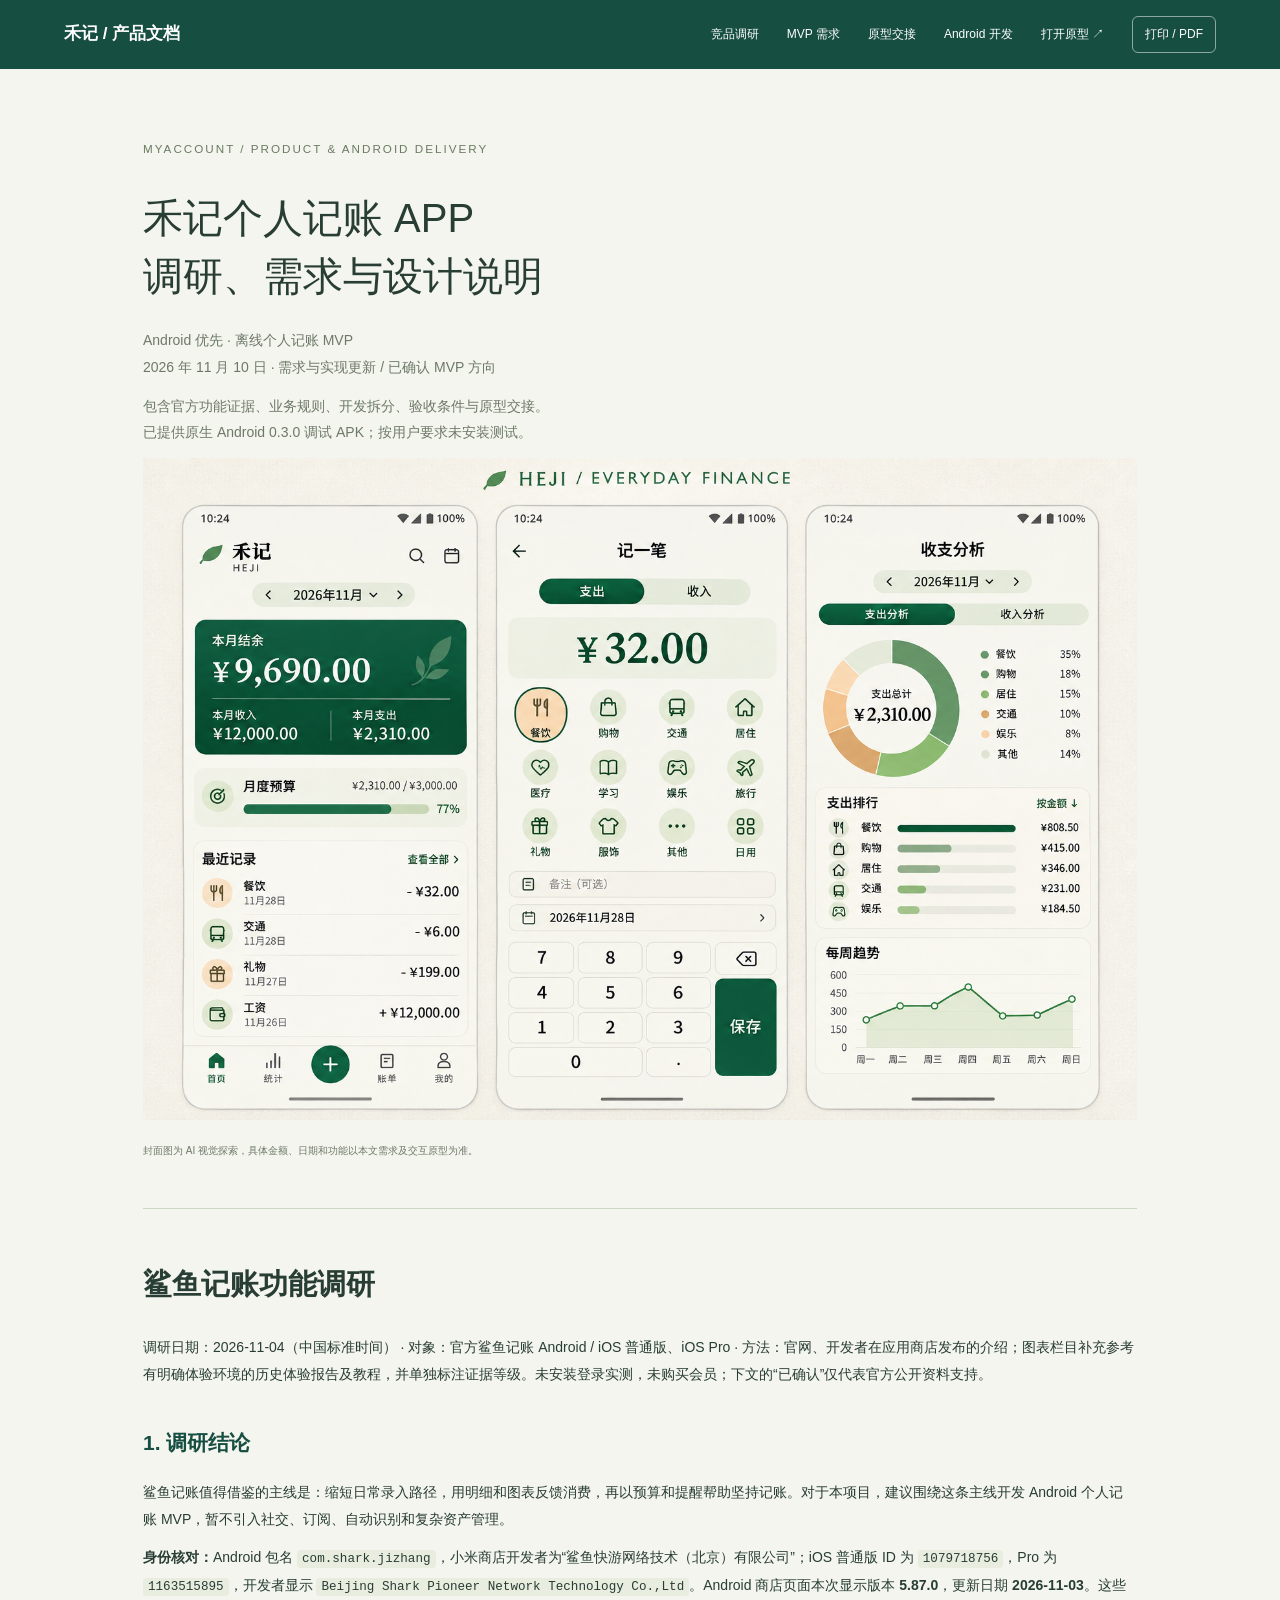
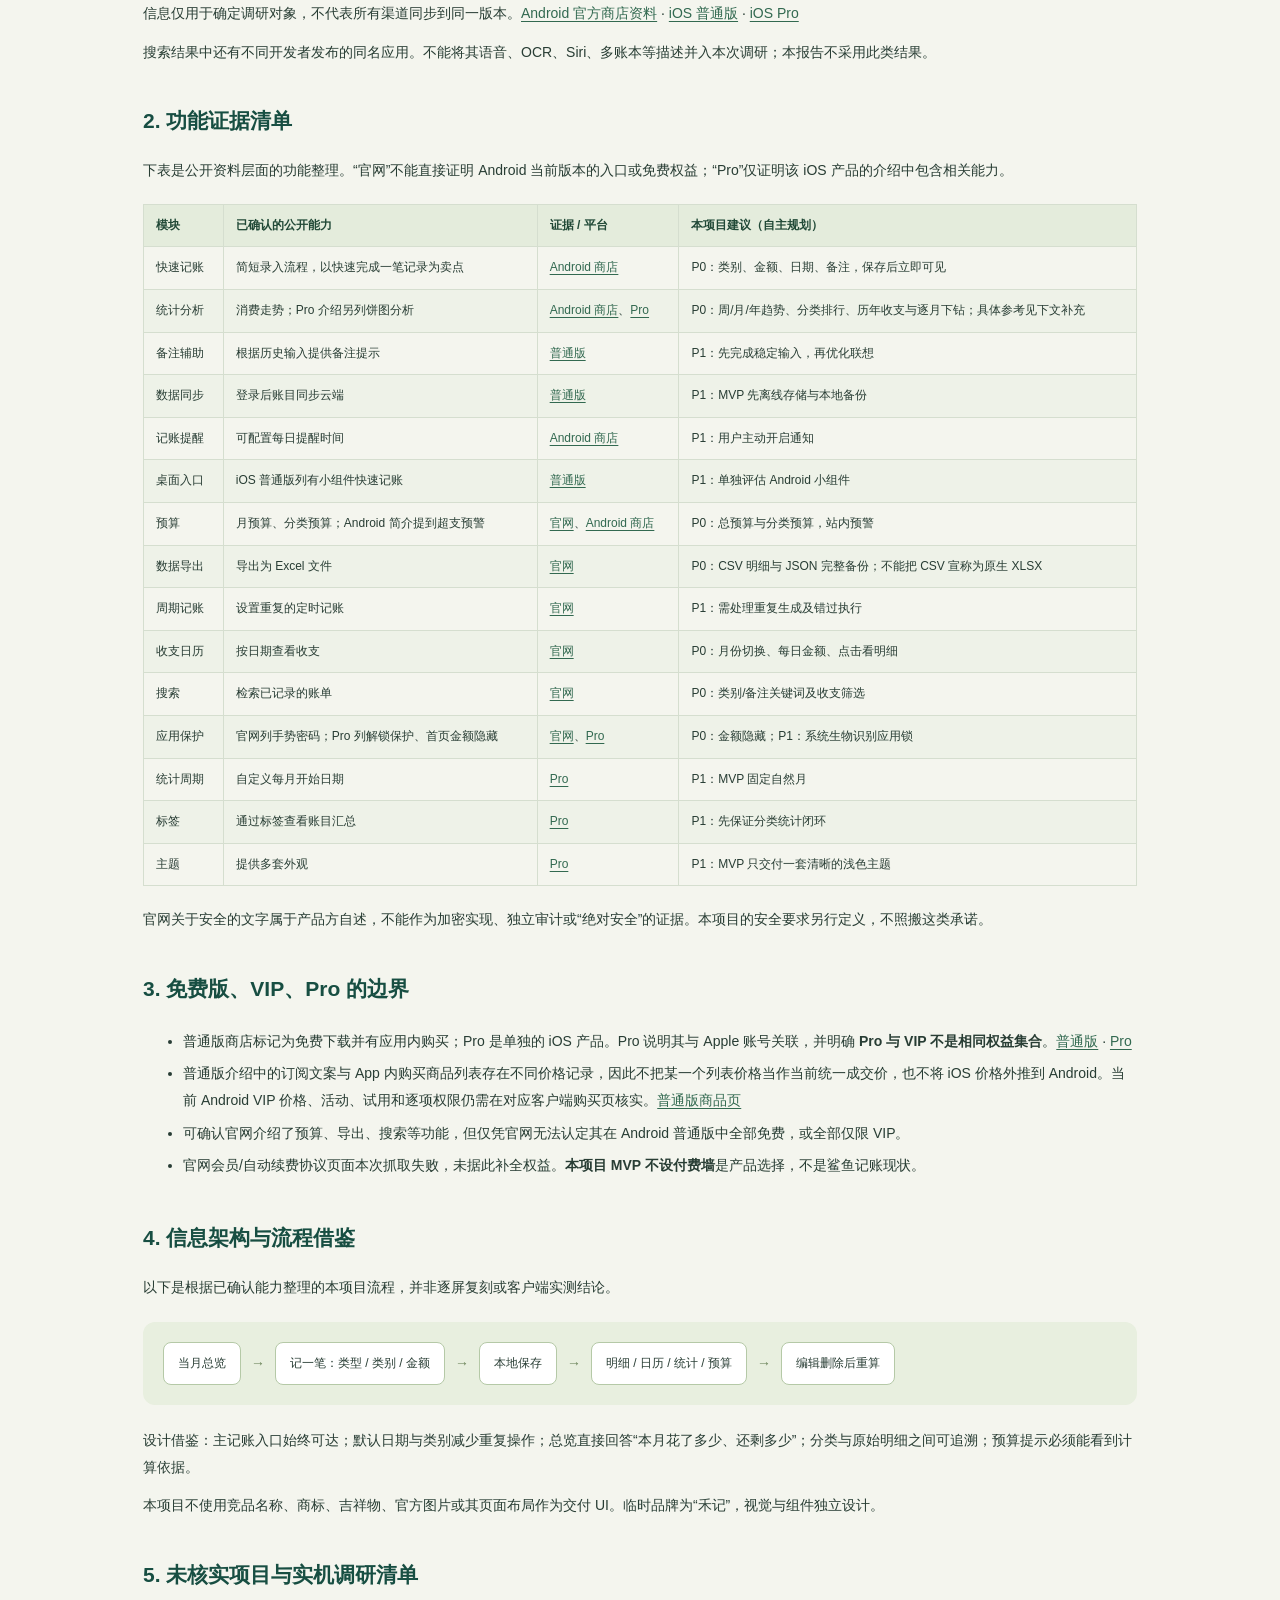
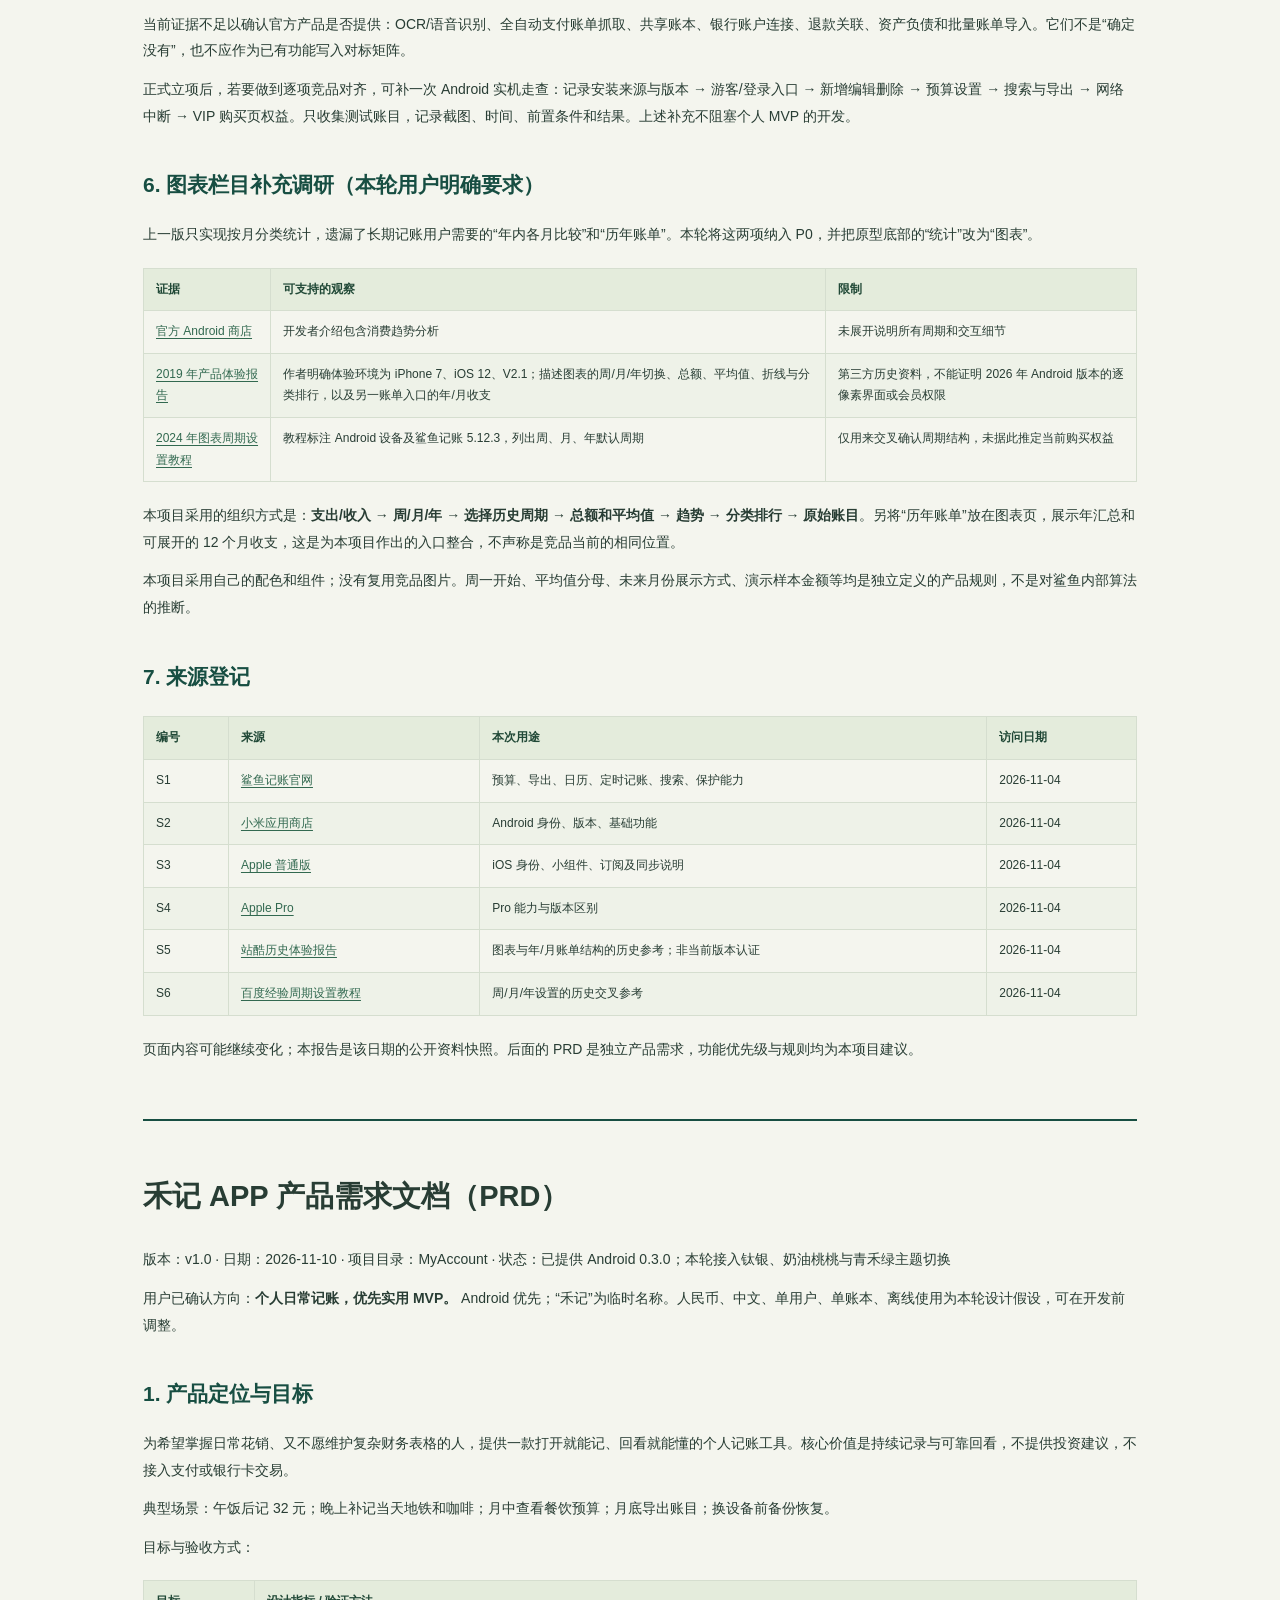
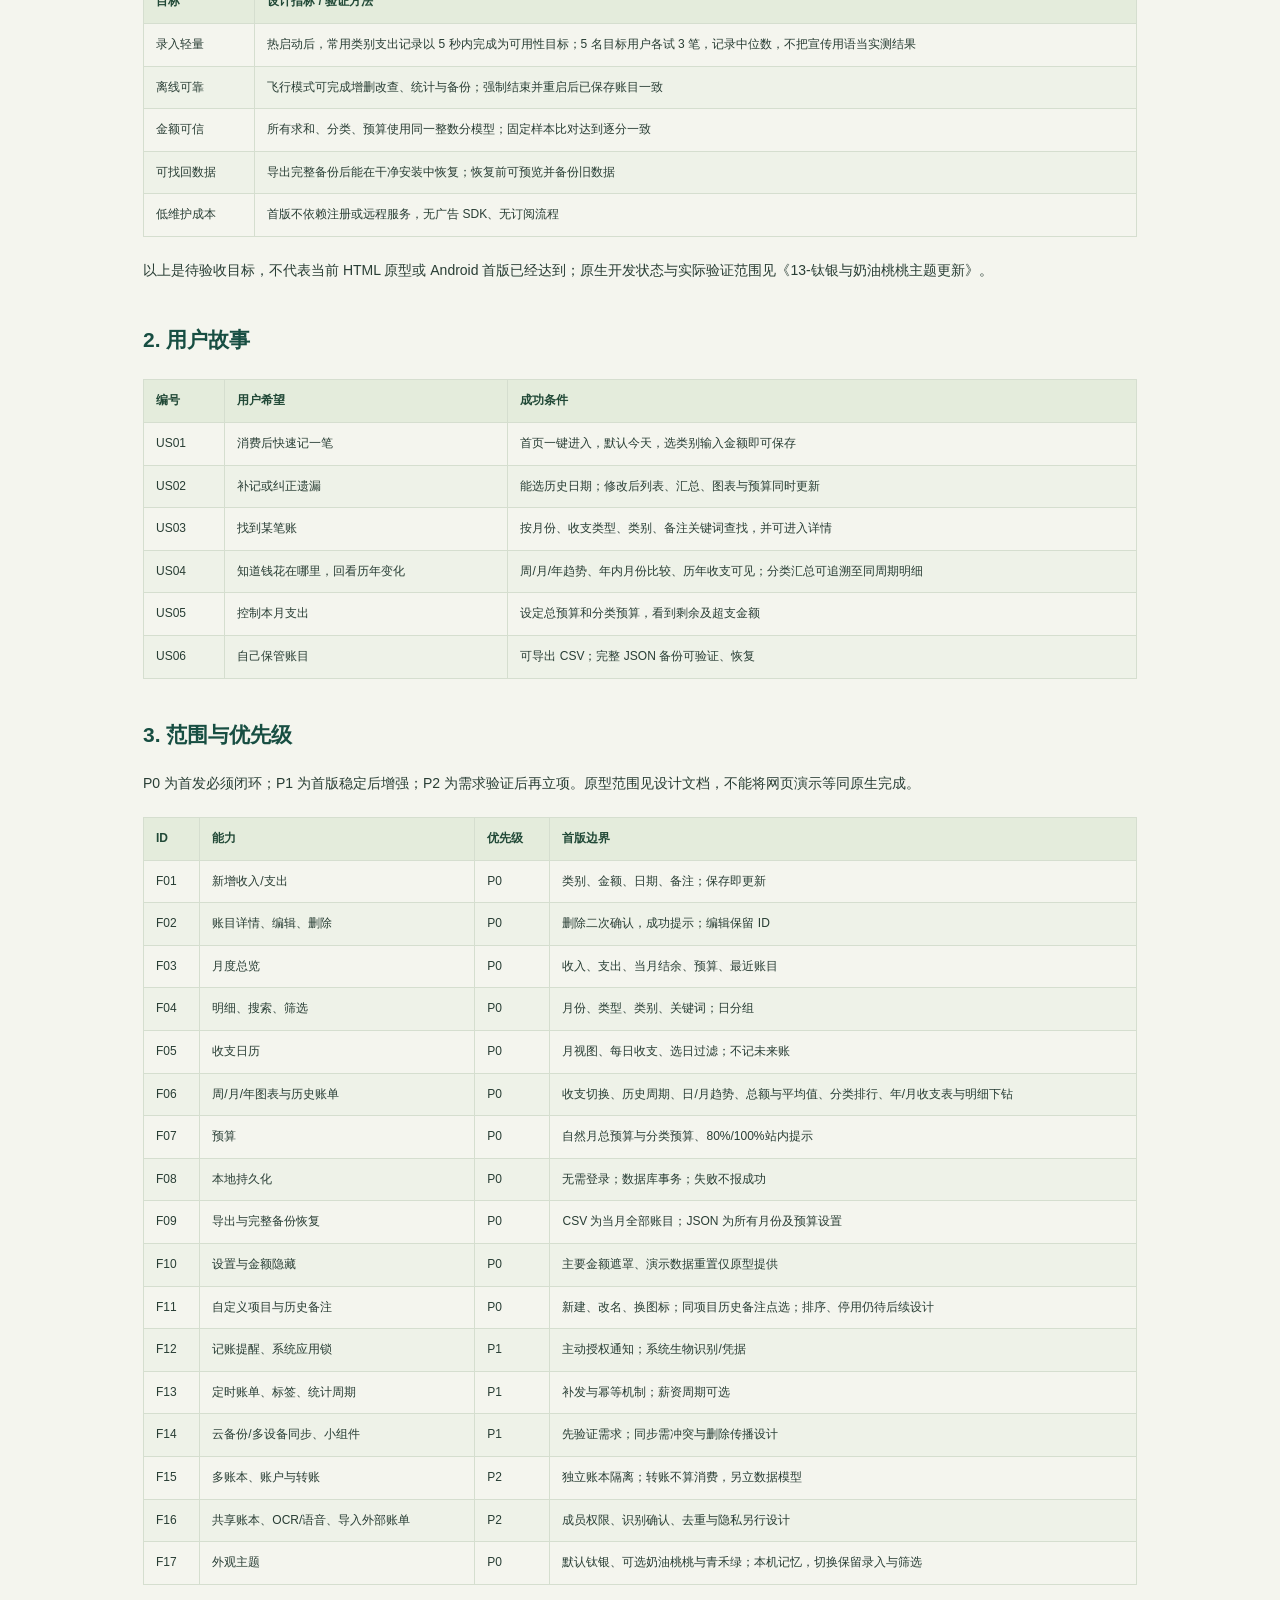
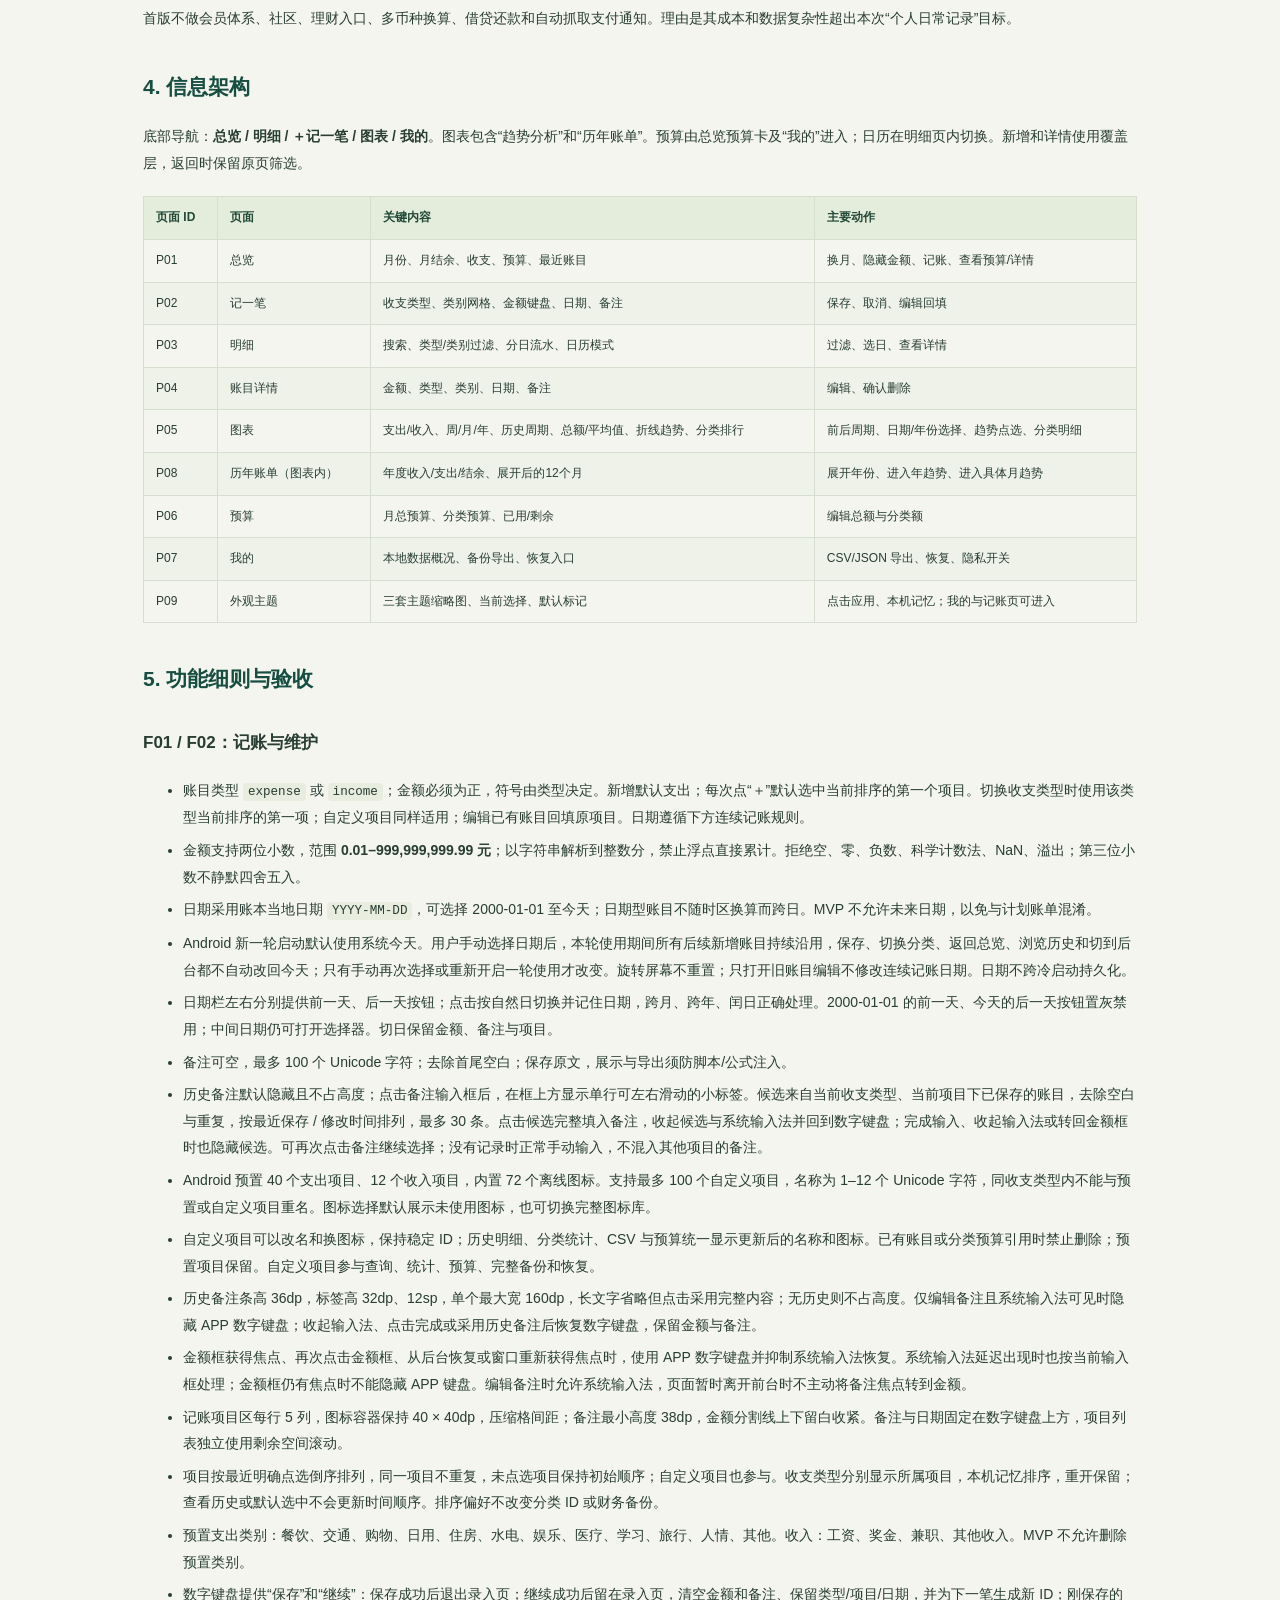
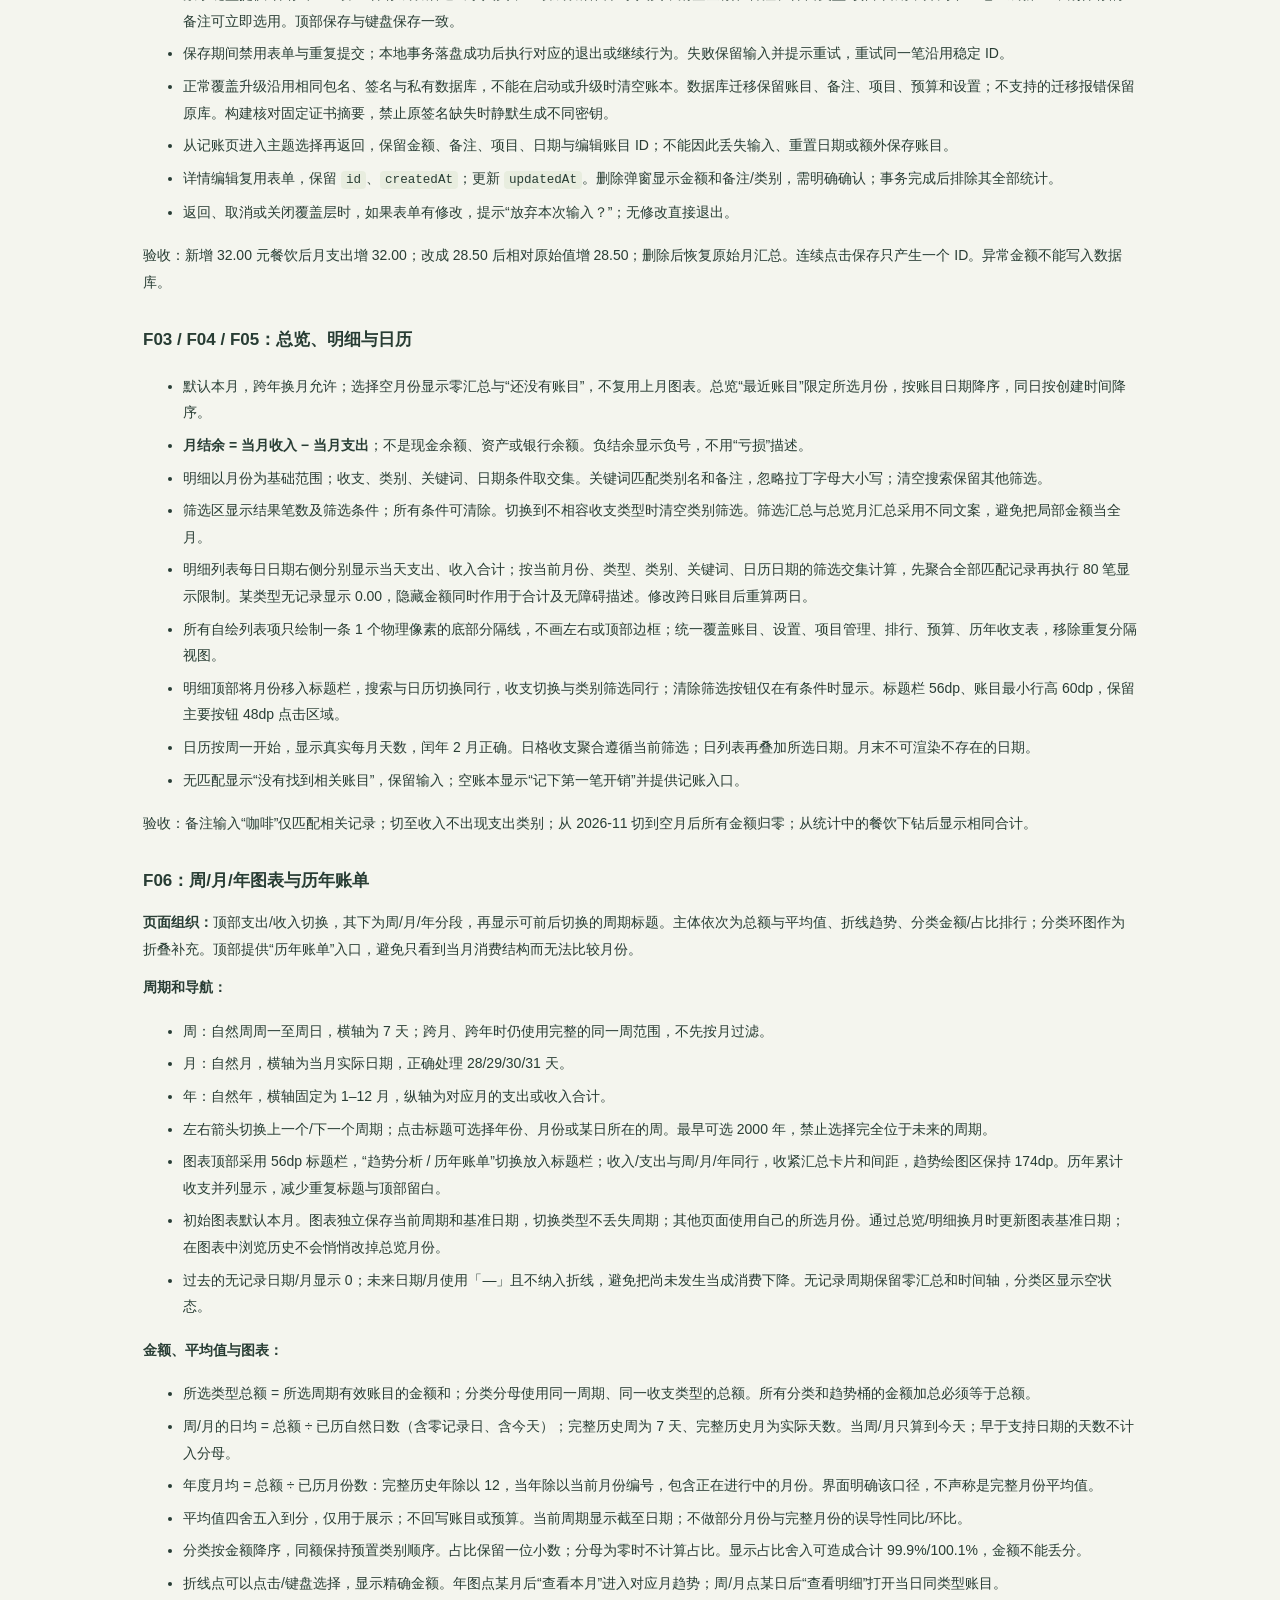
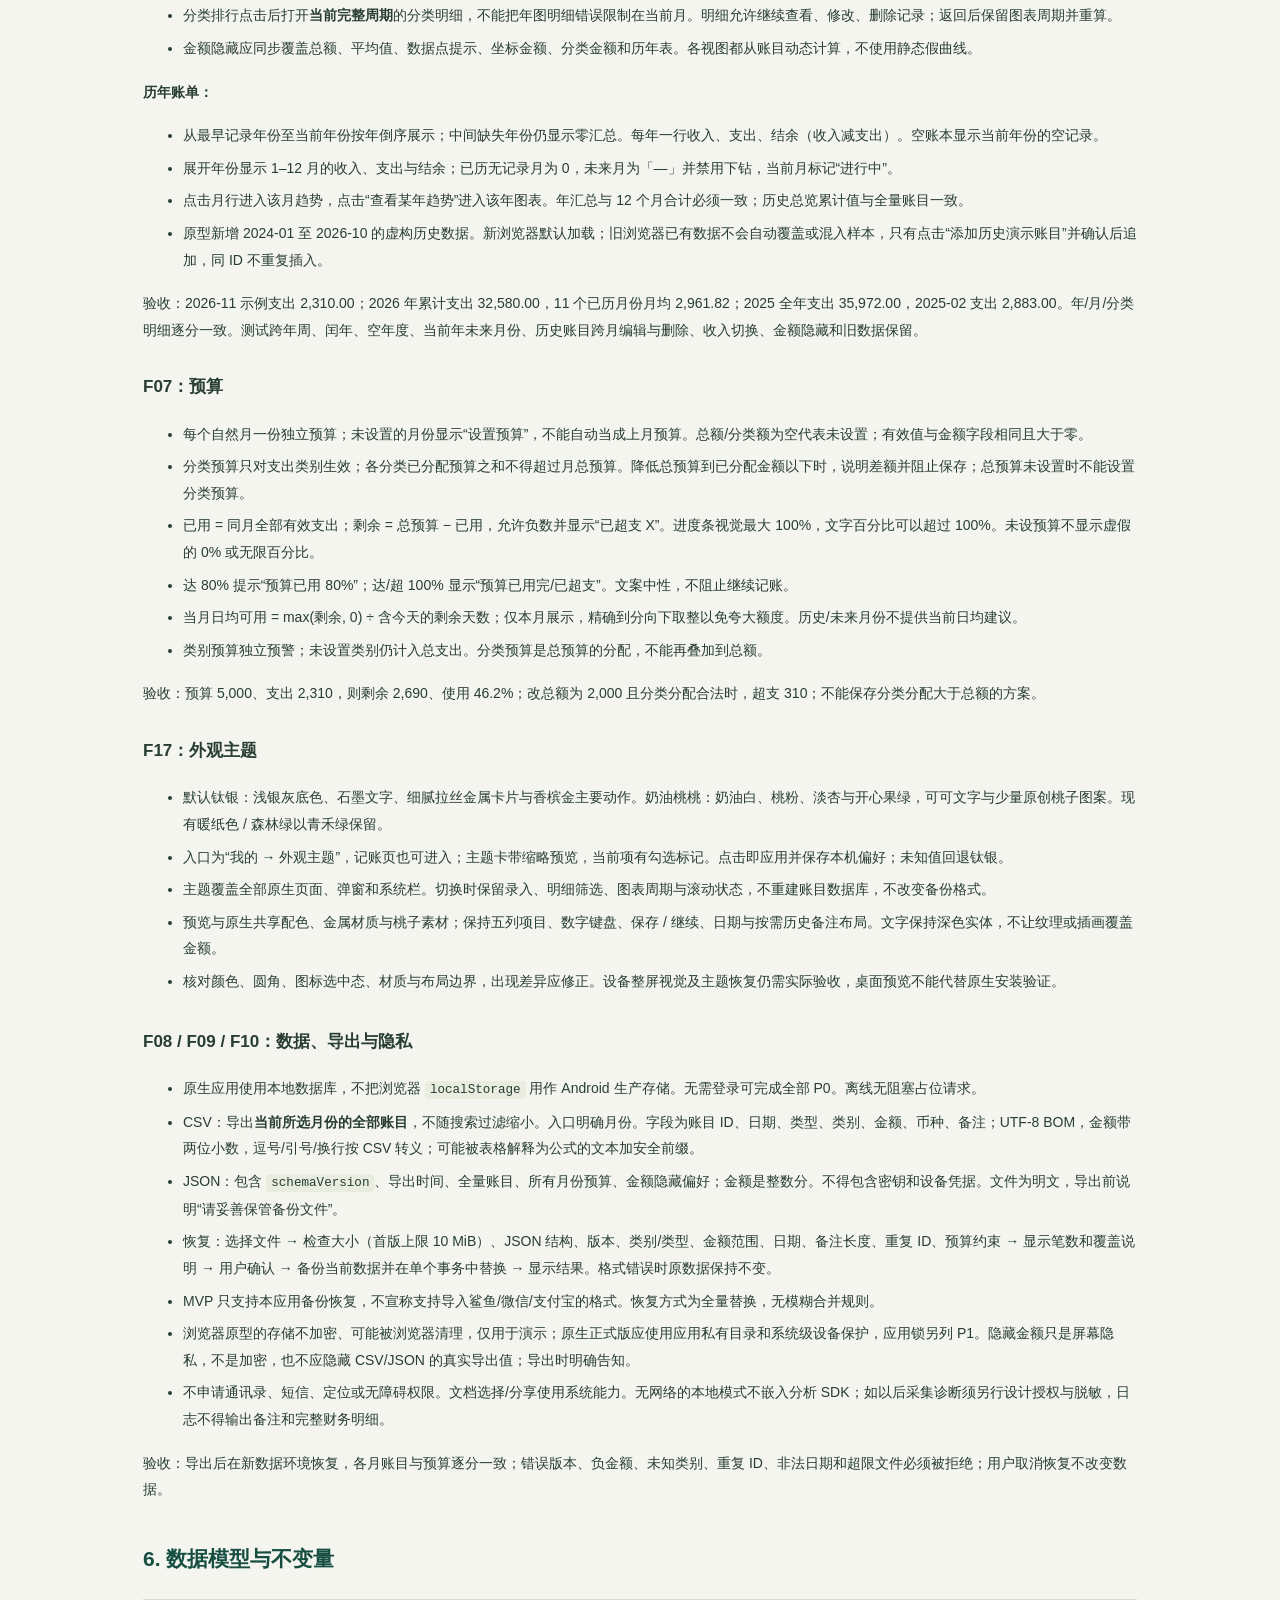
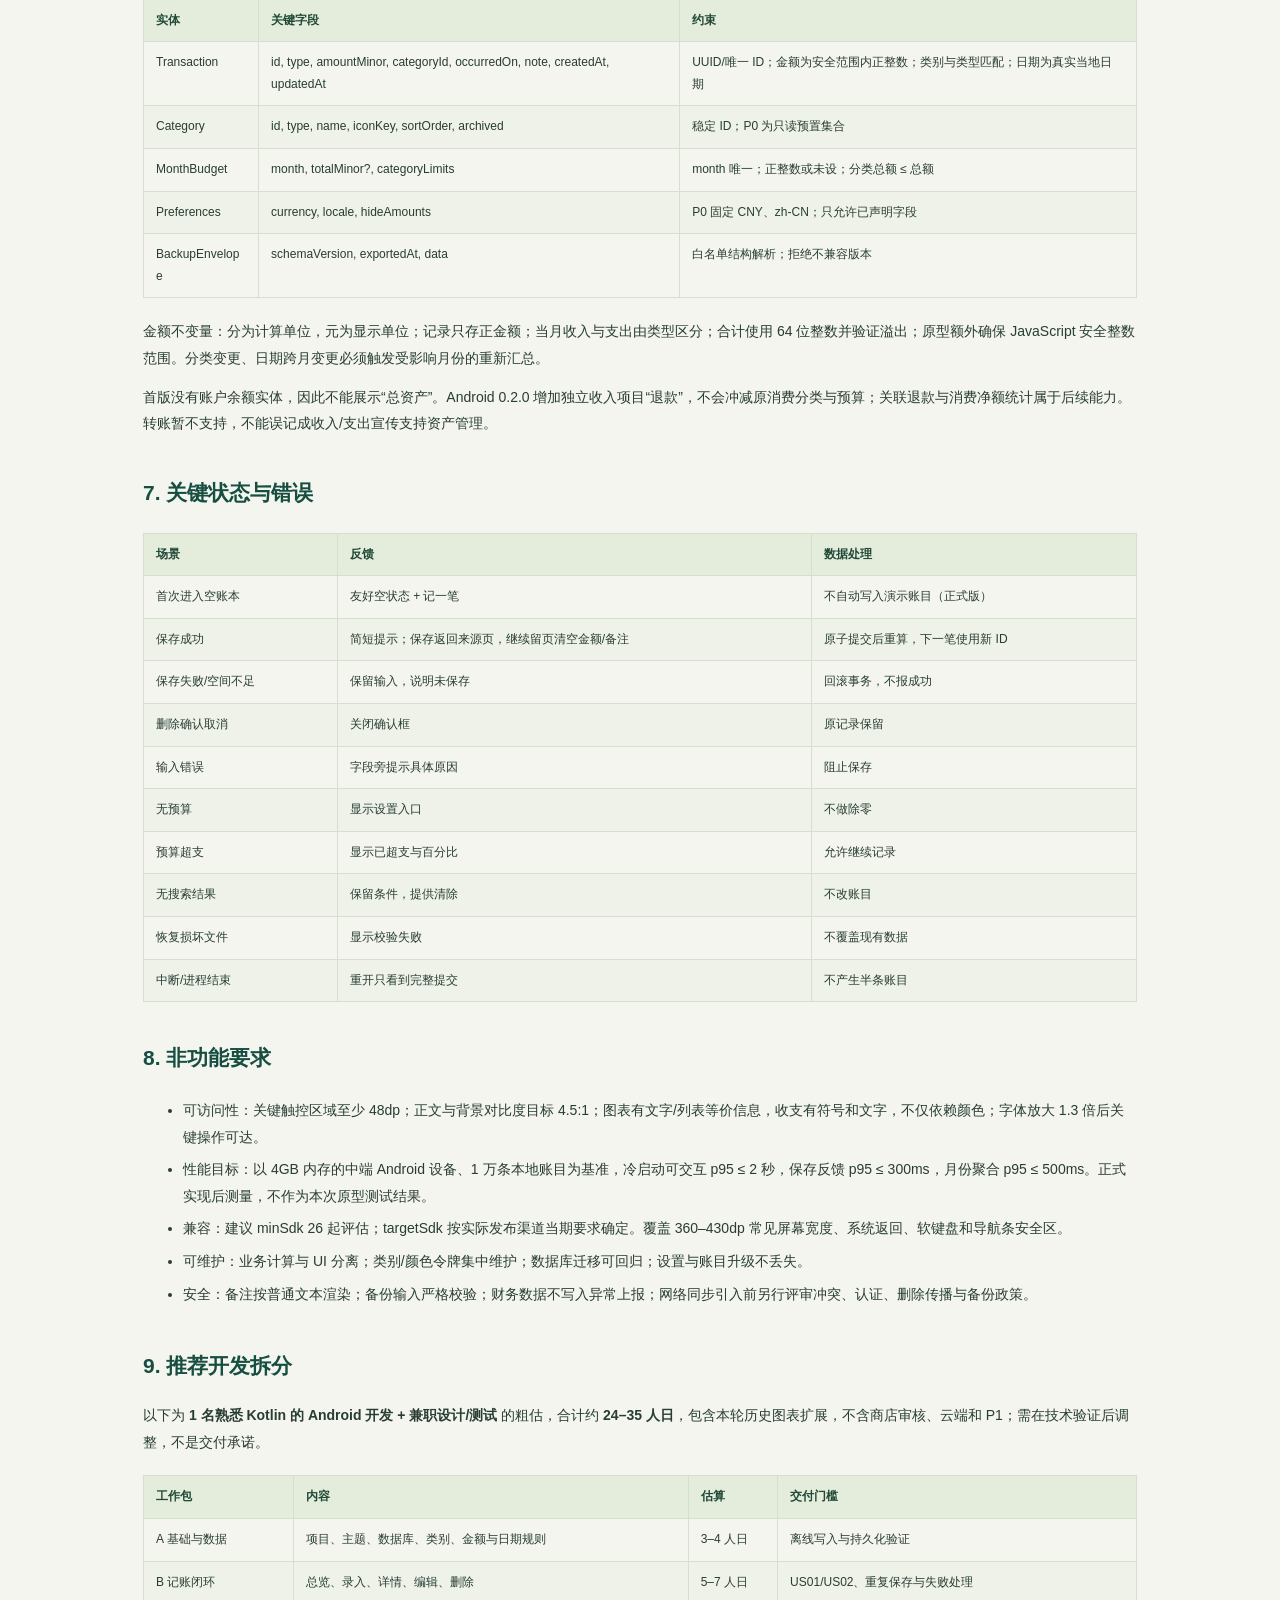
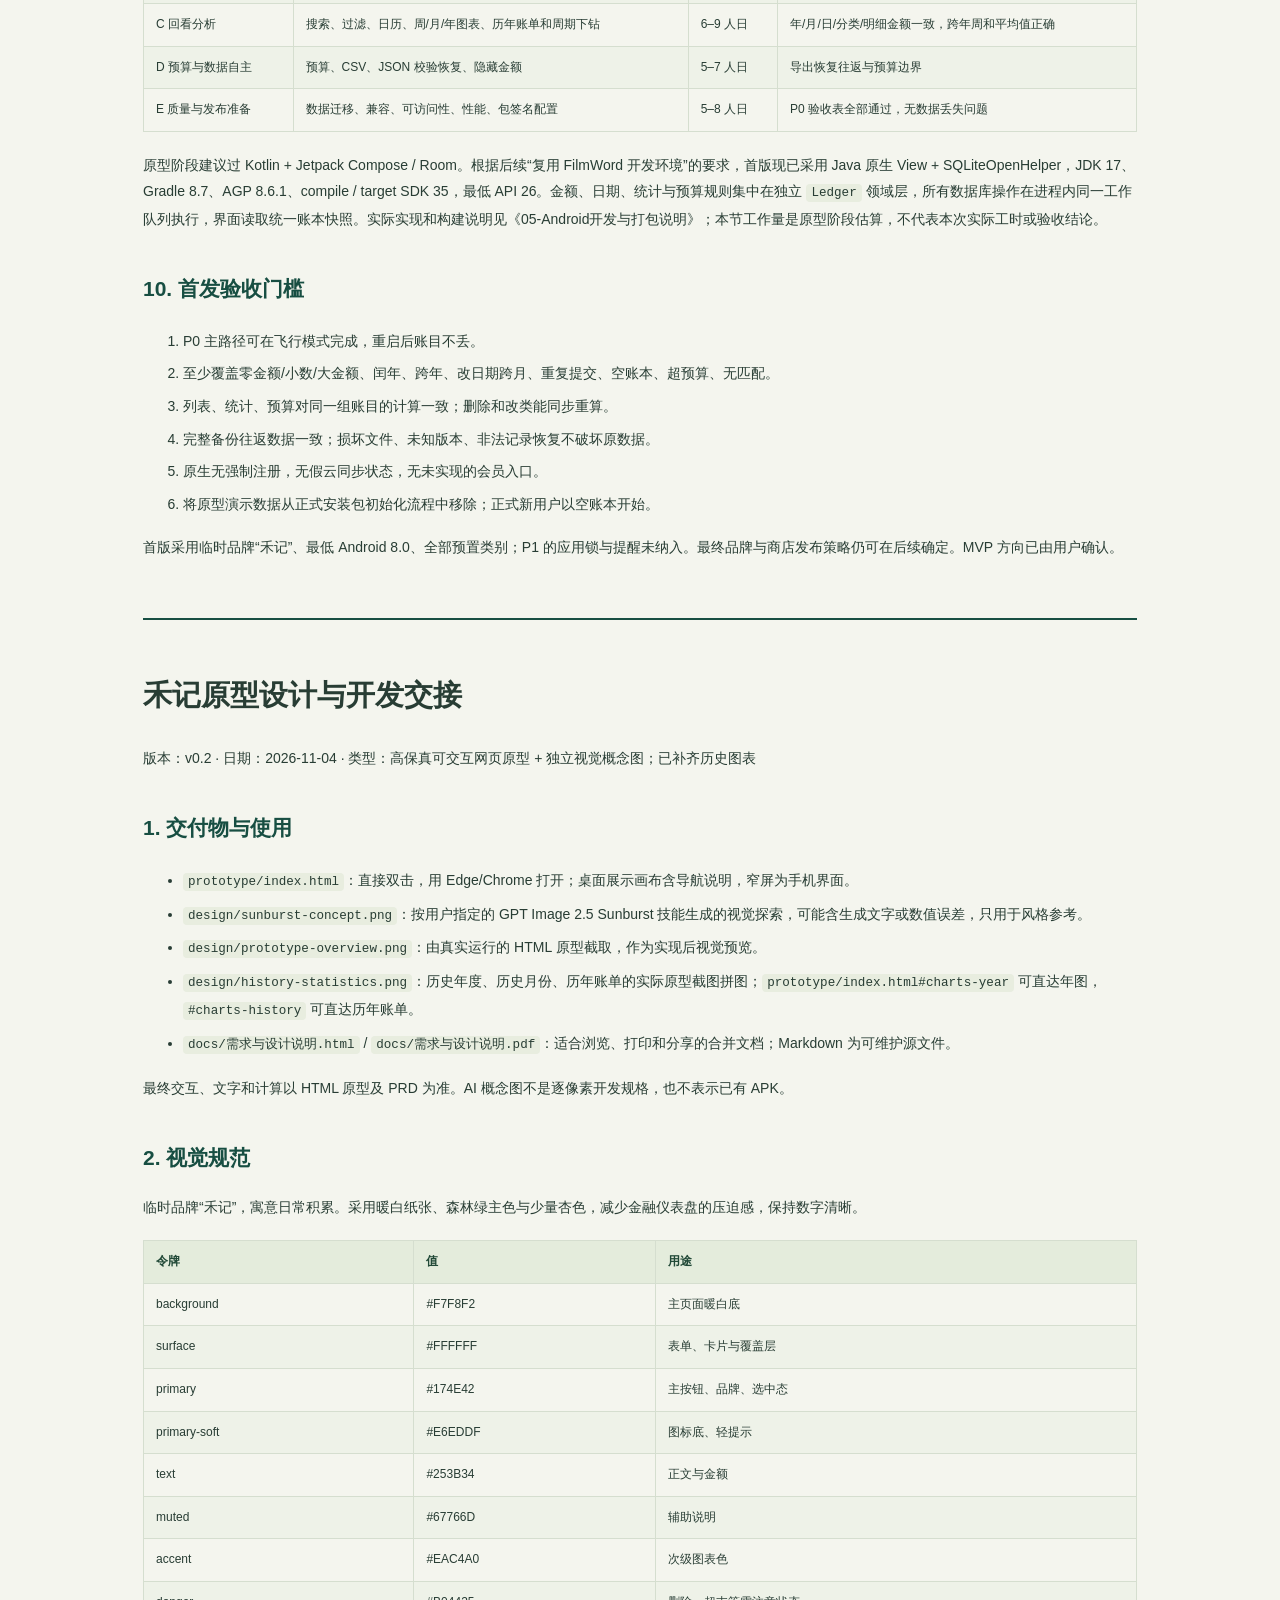
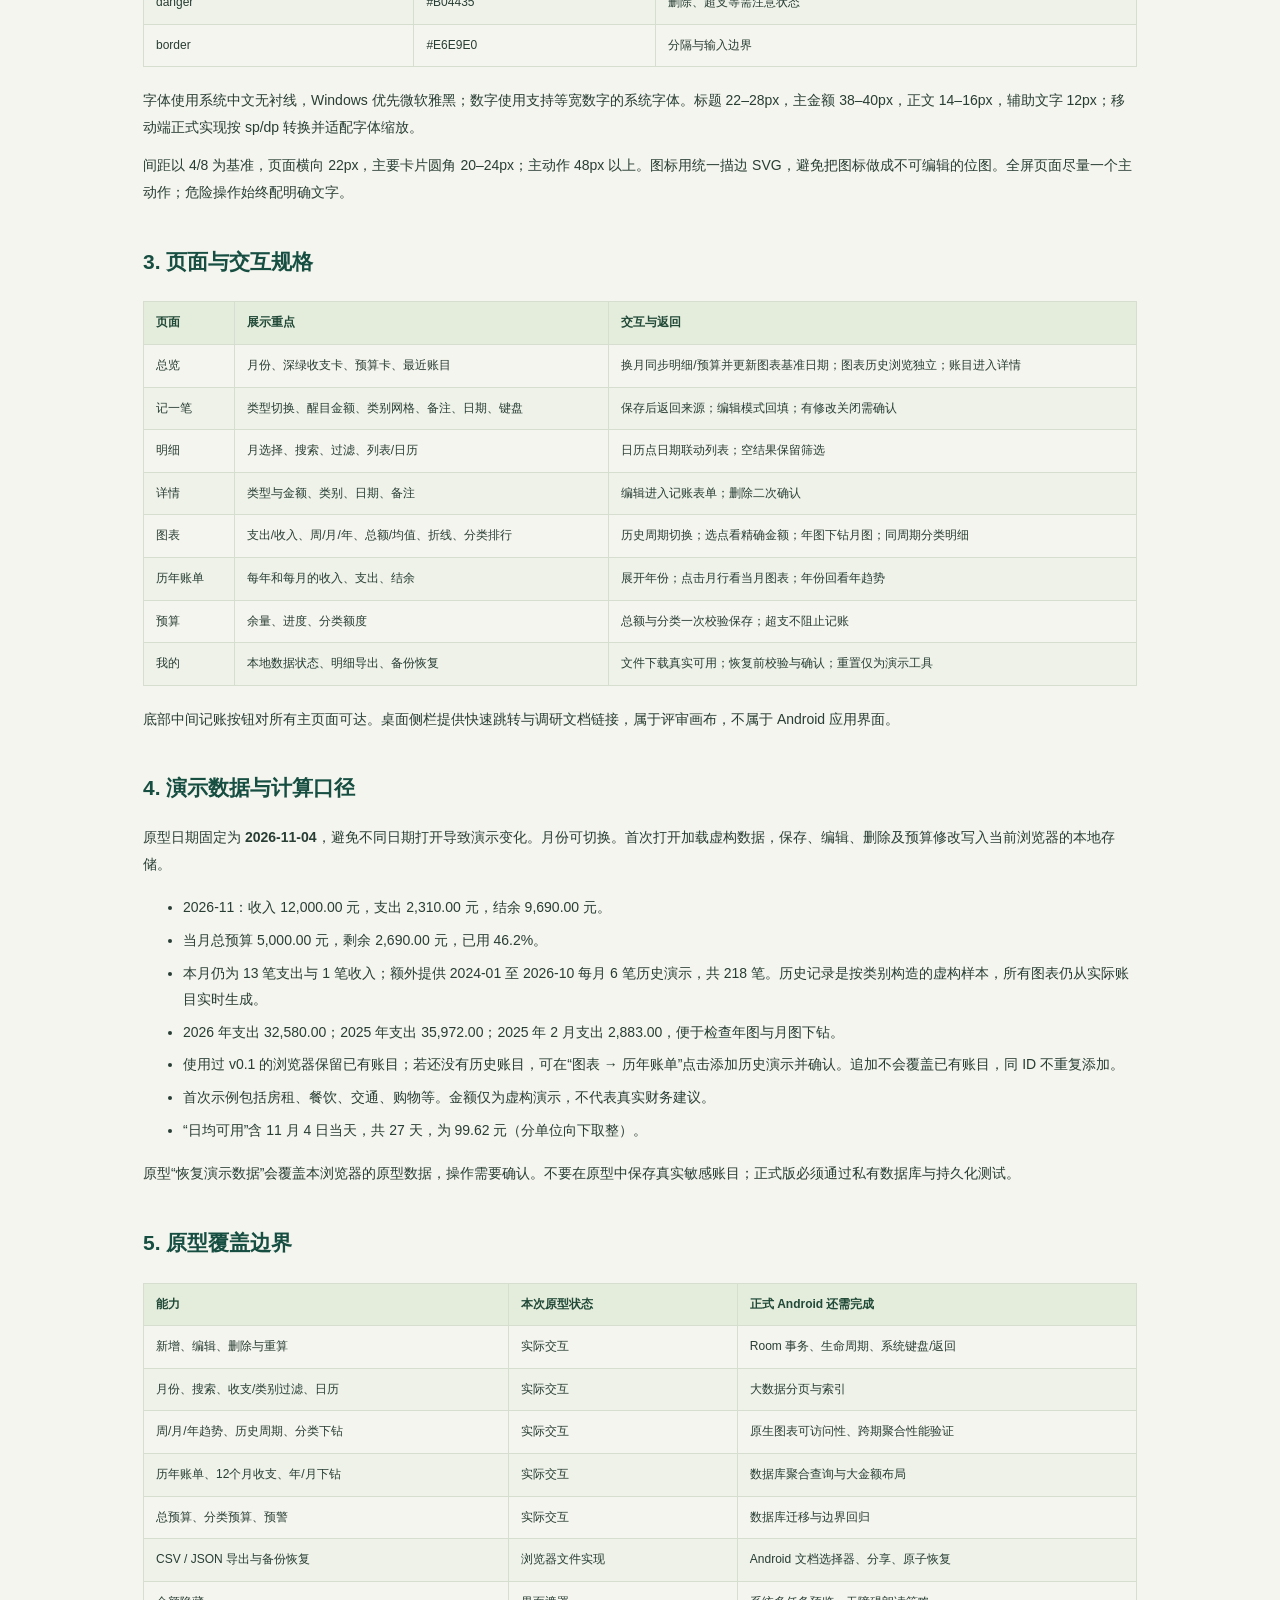
==== commit 11d3739e: "Add titanium and peach themes with persistent appearance switching and shared preview assets" ====
--- a/docs/需求与设计说明.html
+++ b/docs/需求与设计说明.html
@@ -2,7 +2,7 @@
 *{box-sizing:border-box}html{scroll-behavior:smooth}body{margin:0;background:#f4f5ee;color:#283d34;font-family:"Microsoft YaHei","Segoe UI",sans-serif;font-size:14px;line-height:1.9}nav{position:sticky;top:0;z-index:3;background:#174e42;color:#fff;padding:16px 5%;display:flex;gap:28px;align-items:center;font-size:12px}nav a{color:#fff;text-decoration:none}nav strong{font-size:17px;margin-right:auto}main{max-width:1050px;margin:38px auto;padding:0 28px}.cover{padding:28px 0 36px;border-bottom:1px solid #cdd9c5}.cover small{letter-spacing:2px;color:#697b61}.cover h1{font-size:40px;font-weight:500;line-height:1.45}.cover p{color:#6d7968}article{scroll-margin-top:80px;padding:20px 0 45px}article+article{border-top:2px solid #174e42}h1{font-size:29px;margin:28px 0 22px}h2{font-size:21px;color:#174e42;margin:36px 0 16px}h3{font-size:17px;margin:28px 0 12px}p{margin:12px 0}table{border-collapse:collapse;width:100%;font-size:12px;margin:20px 0;line-height:1.8}th,td{border:1px solid #d5decf;padding:10px 12px;text-align:left;vertical-align:top;overflow-wrap:anywhere}th{background:#e4ecdc;color:#214937;font-weight:600}tbody tr:nth-child(even){background:#eef2e8}a{color:#326950;text-underline-offset:3px}li{padding:3px 0}code{background:#e8eddf;padding:2px 5px;border-radius:4px;font-family:Consolas,monospace;font-size:.9em;overflow-wrap:anywhere}pre{white-space:pre-wrap;background:#e8eddf;padding:18px;border-radius:12px;line-height:1.6;overflow:auto}pre code{padding:0}blockquote{border-left:3px solid #93ad84;margin:20px 0;padding:0 18px}img{max-width:100%}.print-button{border:1px solid #ffffff80;background:none;color:white;padding:6px 12px;border-radius:6px;cursor:pointer;font:inherit}.flow{display:flex;flex-wrap:wrap;gap:10px;margin:22px 0;padding:20px;background:#e8efdf;border-radius:12px}.flow span{background:white;border:1px solid #b5c9a7;border-radius:8px;padding:9px 14px;font-size:12px}.flow i{align-self:center;font-style:normal;color:#6d865c}.footer{padding:25px 0;color:#74846b;font-size:11px}
 @media(max-width:700px){nav{gap:12px;flex-wrap:wrap;padding:12px 18px}nav strong{width:100%}main{padding:0 17px;margin-top:20px}.cover h1{font-size:30px}h1{font-size:25px}table{display:block;overflow:auto}th,td{min-width:100px}.print-button{display:none}}
 @media print{@page{size:A4;margin:16mm 13mm 18mm}body{background:white;font-size:10px;line-height:1.7}nav{display:none}main{max-width:none;margin:0;padding:0}.cover{break-after:page;padding:30mm 0 0;border:0}.cover h1{font-size:32px}.cover img{margin-top:25px;width:100%}article{padding:0;scroll-margin:0}article+article{break-before:page;border:0}h1{font-size:23px}h2{font-size:16px;margin-top:22px}h3{font-size:13px}h1,h2,h3{break-after:avoid}table{font-size:9px;line-height:1.6;display:table}th,td{padding:6px;min-width:0}tr{break-inside:avoid}thead{display:table-header-group}pre{font-size:9px;break-inside:avoid}a{color:#28543d;text-decoration:none}.flow{break-inside:avoid}p{orphans:3;widows:3}.footer{display:none}}
-</style></head><body><nav><strong>禾记 / 产品文档</strong><a href="#research">竞品调研</a><a href="#prd">MVP 需求</a><a href="#design">原型交接</a><a href="#android">Android 开发</a><a href="../prototype/index.html">打开原型 ↗</a><button class="print-button" onclick="window.print()">打印 / PDF</button></nav><main><section class="cover"><small>MYACCOUNT / PRODUCT & ANDROID DELIVERY</small><h1>禾记个人记账 APP<br>调研、需求与设计说明</h1><p>Android 优先 · 离线个人记账 MVP<br>2026 年 11 月 10 日 · 需求与实现更新 / 已确认 MVP 方向</p><p>包含官方功能证据、业务规则、开发拆分、验收条件与原型交接。<br>已提供原生 Android 0.2.6 调试 APK；按用户要求未安装测试。</p><img src="../design/sunburst-concept.png" alt="Sunburst 原创视觉探索"><p style="font-size:10px">封面图为 AI 视觉探索，具体金额、日期和功能以本文需求及交互原型为准。</p></section><article id="research"><h1 id="_1">鲨鱼记账功能调研</h1>
+</style></head><body><nav><strong>禾记 / 产品文档</strong><a href="#research">竞品调研</a><a href="#prd">MVP 需求</a><a href="#design">原型交接</a><a href="#android">Android 开发</a><a href="../prototype/index.html">打开原型 ↗</a><button class="print-button" onclick="window.print()">打印 / PDF</button></nav><main><section class="cover"><small>MYACCOUNT / PRODUCT & ANDROID DELIVERY</small><h1>禾记个人记账 APP<br>调研、需求与设计说明</h1><p>Android 优先 · 离线个人记账 MVP<br>2026 年 11 月 10 日 · 需求与实现更新 / 已确认 MVP 方向</p><p>包含官方功能证据、业务规则、开发拆分、验收条件与原型交接。<br>已提供原生 Android 0.3.0 调试 APK；按用户要求未安装测试。</p><img src="../design/sunburst-concept.png" alt="Sunburst 原创视觉探索"><p style="font-size:10px">封面图为 AI 视觉探索，具体金额、日期和功能以本文需求及交互原型为准。</p></section><article id="research"><h1 id="_1">鲨鱼记账功能调研</h1>
 <p>调研日期：2026-11-04（中国标准时间） · 对象：官方鲨鱼记账 Android / iOS 普通版、iOS Pro · 方法：官网、开发者在应用商店发布的介绍；图表栏目补充参考有明确体验环境的历史体验报告及教程，并单独标注证据等级。未安装登录实测，未购买会员；下文的“已确认”仅代表官方公开资料支持。</p>
 <h2 id="1">1. 调研结论</h2>
 <p>鲨鱼记账值得借鉴的主线是：缩短日常录入路径，用明细和图表反馈消费，再以预算和提醒帮助坚持记账。对于本项目，建议围绕这条主线开发 Android 个人记账 MVP，暂不引入社交、订阅、自动识别和复杂资产管理。</p>
@@ -208,7 +208,7 @@
 </tbody>
 </table>
 <p>页面内容可能继续变化；本报告是该日期的公开资料快照。后面的 PRD 是独立产品需求，功能优先级与规则均为本项目建议。</p></article><article id="prd"><h1 id="app-prd">禾记 APP 产品需求文档（PRD）</h1>
-<p>版本：v0.9 · 日期：2026-11-10 · 项目目录：MyAccount · 状态：已提供 Android 0.2.6；本轮修复后台恢复时金额框弹系统输入法，历史备注改为点击备注后显示</p>
+<p>版本：v1.0 · 日期：2026-11-10 · 项目目录：MyAccount · 状态：已提供 Android 0.3.0；本轮接入钛银、奶油桃桃与青禾绿主题切换</p>
 <p>用户已确认方向：<strong>个人日常记账，优先实用 MVP。</strong> Android 优先；“禾记”为临时名称。人民币、中文、单用户、单账本、离线使用为本轮设计假设，可在开发前调整。</p>
 <h2 id="1">1. 产品定位与目标</h2>
 <p>为希望掌握日常花销、又不愿维护复杂财务表格的人，提供一款打开就能记、回看就能懂的个人记账工具。核心价值是持续记录与可靠回看，不提供投资建议，不接入支付或银行卡交易。</p>
@@ -244,7 +244,7 @@
 </tr>
 </tbody>
 </table>
-<p>以上是待验收目标，不代表当前 HTML 原型或 Android 首版已经达到；原生开发状态与实际验证范围见《12-后台恢复与按需历史备注更新》。</p>
+<p>以上是待验收目标，不代表当前 HTML 原型或 Android 首版已经达到；原生开发状态与实际验证范围见《13-钛银与奶油桃桃主题更新》。</p>
 <h2 id="2">2. 用户故事</h2>
 <table>
 <thead>
@@ -395,6 +395,12 @@
 <td>P2</td>
 <td>成员权限、识别确认、去重与隐私另行设计</td>
 </tr>
+<tr>
+<td>F17</td>
+<td>外观主题</td>
+<td>P0</td>
+<td>默认钛银、可选奶油桃桃与青禾绿；本机记忆，切换保留录入与筛选</td>
+</tr>
 </tbody>
 </table>
 <p>首版不做会员体系、社区、理财入口、多币种换算、借贷还款和自动抓取支付通知。理由是其成本和数据复杂性超出本次“个人日常记录”目标。</p>
@@ -457,6 +463,12 @@
 <td>我的</td>
 <td>本地数据概况、备份导出、恢复入口</td>
 <td>CSV/JSON 导出、恢复、隐私开关</td>
+</tr>
+<tr>
+<td>P09</td>
+<td>外观主题</td>
+<td>三套主题缩略图、当前选择、默认标记</td>
+<td>点击应用、本机记忆；我的与记账页可进入</td>
 </tr>
 </tbody>
 </table>
@@ -480,6 +492,7 @@
 <li>数字键盘提供“保存”和“继续”：保存成功后退出录入页；继续成功后留在录入页，清空金额和备注、保留类型/项目/日期，并为下一笔生成新 ID；刚保存的备注可立即选用。顶部保存与键盘保存一致。</li>
 <li>保存期间禁用表单与重复提交；本地事务落盘成功后执行对应的退出或继续行为。失败保留输入并提示重试，重试同一笔沿用稳定 ID。</li>
 <li>正常覆盖升级沿用相同包名、签名与私有数据库，不能在启动或升级时清空账本。数据库迁移保留账目、备注、项目、预算和设置；不支持的迁移报错保留原库。构建核对固定证书摘要，禁止原签名缺失时静默生成不同密钥。</li>
+<li>从记账页进入主题选择再返回，保留金额、备注、项目、日期与编辑账目 ID；不能因此丢失输入、重置日期或额外保存账目。</li>
 <li>详情编辑复用表单，保留 <code>id</code>、<code>createdAt</code>；更新 <code>updatedAt</code>。删除弹窗显示金额和备注/类别，需明确确认；事务完成后排除其全部统计。</li>
 <li>返回、取消或关闭覆盖层时，如果表单有修改，提示“放弃本次输入？”；无修改直接退出。</li>
 </ul>
@@ -538,6 +551,14 @@
 <li>类别预算独立预警；未设置类别仍计入总支出。分类预算是总预算的分配，不能再叠加到总额。</li>
 </ul>
 <p>验收：预算 5,000、支出 2,310，则剩余 2,690、使用 46.2%；改总额为 2,000 且分类分配合法时，超支 310；不能保存分类分配大于总额的方案。</p>
+<h3 id="f17">F17：外观主题</h3>
+<ul>
+<li>默认钛银：浅银灰底色、石墨文字、细腻拉丝金属卡片与香槟金主要动作。奶油桃桃：奶油白、桃粉、淡杏与开心果绿，可可文字与少量原创桃子图案。现有暖纸色 / 森林绿以青禾绿保留。</li>
+<li>入口为“我的 → 外观主题”，记账页也可进入；主题卡带缩略预览，当前项有勾选标记。点击即应用并保存本机偏好；未知值回退钛银。</li>
+<li>主题覆盖全部原生页面、弹窗和系统栏。切换时保留录入、明细筛选、图表周期与滚动状态，不重建账目数据库，不改变备份格式。</li>
+<li>预览与原生共享配色、金属材质与桃子素材；保持五列项目、数字键盘、保存 / 继续、日期与按需历史备注布局。文字保持深色实体，不让纹理或插画覆盖金额。</li>
+<li>核对颜色、圆角、图标选中态、材质与布局边界，出现差异应修正。设备整屏视觉及主题恢复仍需实际验收，桌面预览不能代替原生安装验证。</li>
+</ul>
 <h3 id="f08-f09-f10">F08 / F09 / F10：数据、导出与隐私</h3>
 <ul>
 <li>原生应用使用本地数据库，不把浏览器 <code>localStorage</code> 用作 Android 生产存储。无需登录可完成全部 P0。离线无阻塞占位请求。</li>
@@ -920,7 +941,106 @@
 <h2 id="7-android">7. Android 交接建议</h2>
 <p>原型阶段先约定独立领域层：金额解析、周/月/年范围、日/月聚合、历年收支、分类聚合、均值分母、预算计算、备份校验。网页 <code>stats.js</code> 负责图表页面，<code>domain.js</code> 负责周期和计算。后续原生实现采用 Java <code>Ledger</code> + SQLite + 原生 View，总览、图表、预算共用账本快照，具体文件与环境见《05-Android开发与打包说明》。</p>
 <p>需重点测试的不是按钮是否存在，而是记录跨月编辑、恢复中断、重复保存、非法备份与预算分配约束。原型中金额计算/导入校验已有可复用规则，但 JavaScript 实现不能直接视为 Android 生产代码。</p>
-<p>本文件记录 v0.2 网页原型的设计和验证边界。项目当前提供 Android Gradle 工程及 0.2.6 调试 APK，新版项目 / 图标、历史备注与连续记账规则见《06-项目图标与连续记账更新》，默认首项、保存后继续与日期按钮见《08-默认项目与连续保存更新》，每日收支合计及明细布局见《09-明细每日合计与紧凑布局更新》，列表与图表布局见《10-列表分隔线与图表紧凑布局更新》，备注横条与升级保留见《11-备注横条与升级数据保留更新》，最新后台恢复键盘与按需历史备注见《12-后台恢复与按需历史备注更新》；按用户要求未安装测试。本文中的浏览器截图与交互结果不能作为原生应用的真机验证结果。后端、商店发布及真实支付授权不在首版范围内。</p></article><article id="android"><h1 id="android-026">禾记 Android 0.2.6：后台恢复使用金额键盘，点击后显示历史备注</h1>
+<p>本文件记录 v0.2 网页原型的设计和验证边界。项目当前提供 Android Gradle 工程及 0.3.0 调试 APK，新版项目 / 图标、历史备注与连续记账规则见《06-项目图标与连续记账更新》，默认首项、保存后继续与日期按钮见《08-默认项目与连续保存更新》，每日收支合计及明细布局见《09-明细每日合计与紧凑布局更新》，列表与图表布局见《10-列表分隔线与图表紧凑布局更新》，备注横条与升级保留见《11-备注横条与升级数据保留更新》，后台恢复键盘与按需历史备注见《12-后台恢复与按需历史备注更新》，最新三套主题与视觉校对见《13-钛银与奶油桃桃主题更新》；按用户要求未安装测试。本文中的浏览器截图与交互结果不能作为原生应用的真机验证结果。后端、商店发布及真实支付授权不在首版范围内。</p></article><article id="android"><h1 id="android-030">禾记 Android 0.3.0：钛银、奶油桃桃与主题切换</h1>
+<p>更新日期：2026-11-10。根据用户确认的 Sunburst 风格样板，将金属“钛银”和可爱“奶油桃桃”接入原生 APK，并保留“青禾绿”。</p>
+<h2 id="1">1. 安装包</h2>
+<table>
+<thead>
+<tr>
+<th>项目</th>
+<th>结果</th>
+</tr>
+</thead>
+<tbody>
+<tr>
+<td>文件</td>
+<td><code>artifacts/Heji-0.3.0-debug.apk</code></td>
+</tr>
+<tr>
+<td>版本</td>
+<td><code>0.3.0</code> / versionCode <code>9</code></td>
+</tr>
+<tr>
+<td>包名</td>
+<td><code>com.simaoqingnian.myaccount</code></td>
+</tr>
+<tr>
+<td>最低系统</td>
+<td>Android 8.0 / API 26；目标 API 35</td>
+</tr>
+<tr>
+<td>大小</td>
+<td>263,591 字节</td>
+</tr>
+<tr>
+<td>SHA-256</td>
+<td><code>96173BD6799F2E5BF7067FC7E6C3D619E1A702D277D9C70069C37D6750B3476D</code></td>
+</tr>
+<tr>
+<td>签名证书 SHA-256</td>
+<td><code>0323C9F59297351811D628DD8176F6A6967DE7E7D0FF483949A08F62B4E730C7</code>，与旧版一致</td>
+</tr>
+</tbody>
+</table>
+<h2 id="2">2. 使用方式与主题范围</h2>
+<p>进入 <strong>我的 → 外观主题</strong>，点击带缩略图的主题卡即可应用，选择会记在本机。记账页顶部也提供“主题”入口，输入途中可进入选择，返回继续记账。</p>
+<table>
+<thead>
+<tr>
+<th>主题</th>
+<th>外观</th>
+</tr>
+</thead>
+<tbody>
+<tr>
+<td>钛银（默认）</td>
+<td>浅银灰、水平拉丝、石墨文字；香槟金主要按钮与选中图标</td>
+</tr>
+<tr>
+<td>奶油桃桃</td>
+<td>奶油白、柔桃粉、淡杏和开心果绿；可可文字、圆角与原创桃子小表情</td>
+</tr>
+<tr>
+<td>青禾绿</td>
+<td>保留暖纸色与森林绿；次要文字略加深，提高可读性</td>
+</tr>
+</tbody>
+</table>
+<p>主题覆盖总览、记账、明细、图表与历年账单、预算、我的、项目管理、原生弹窗与系统栏。切换只改变外观，真实金额仍来自用户账本；不会注入样板中的虚构账目。</p>
+<p>总览按样板将月份移入标题栏，余额卡采用对应材质，预算卡改为紧凑的额度 / 使用比例。项目继续每行五列、40dp 图标容器，选中项加勾选标记；保留单条列表分隔线、数字键盘、“保存 / 继续”和日期前后按钮。历史备注仍在点击备注框后展开。</p>
+<h2 id="3">3. 对照样板落实与修正</h2>
+<ul>
+<li>两套初始风格图均使用用户指定的 <code>gpt-image-2.5-sunburst</code> 生成，Images API 首次调用成功。请求 2048 × 1536，服务实际返回 1448 × 1086，原图与提示词保存在 <code>design/themes/</code>。</li>
+<li>Android 与浏览器的调色板、原生资源样式、CSS 令牌和金属材质由同一脚本生成。金额采用深色实体文字；拉丝和高光只用于卡片、图标与按钮。</li>
+<li>浏览器与 APK 共用钛银、香槟金的小尺寸材质图和桃子图案；检查了 APK 中三份 PNG 的实际像素，与浏览器引用文件一致。原生界面由可交互的 View / Canvas 构成，未将整张 AI 样板铺成页面。</li>
+<li>对照后补齐选中图标勾选、桃桃主题杏色“继续”按钮、紧凑月份栏、原生主题缩略图和桃子图案。人工查看浏览器截图后修正缩略卡进度条溢出，并增加边界检查。</li>
+<li>主文字、次文字、强调文字及卡片文字对比度均达到 4.5:1；原青禾绿次文字由 <code>#67766D</code> 加深为 <code>#627067</code>。金属渐变每一种像素底色也检查了深色文字对比度。</li>
+</ul>
+<p>可打开 <a href="../design/themes/preview.html">三主题切换预览</a>，或分别查看 <a href="../design/themes/titanium/browser-preview.png">钛银浏览器截图</a> 与 <a href="../design/themes/peach/browser-preview.png">奶油桃桃浏览器截图</a>。这些是浏览器样板截图，<strong>不是 Android 设备截图</strong>。</p>
+<h2 id="4">4. 状态与数据保留</h2>
+<p>主题偏好单独保存在 <code>appearance</code> / <code>theme</code>，默认 <code>titanium</code>，可选 <code>sage</code>、<code>peach</code>；未知值安全回退默认主题。主题切换通过页面保存状态与重建应用原生资源样式，记账页保留金额、备注、项目、日期、原账目 ID 和待保存状态；明细 / 图表保留筛选、周期、选中数据点及滚动位置。</p>
+<p>包名、签名、<code>heji.db</code> 文件名和数据库版本 <strong>2</strong> 均沿用原版，账务与备份格式未改动。<strong>请直接覆盖安装，不要先卸载或清除应用数据。</strong> 构建继续核对原签名证书摘要。</p>
+<h2 id="5">5. 实际验证与边界</h2>
+<p>实际执行：</p>
+<pre><code class="language-powershell">python scripts/build-theme-assets.py
+powershell -NoProfile -ExecutionPolicy Bypass -File scripts/build-android.ps1
+python scripts/review-themes.py
+powershell -NoProfile -ExecutionPolicy Bypass -File scripts/check-ledger.ps1
+python scripts/check-upgrade.py
+</code></pre>
+<ul>
+<li>Android 编译、资源处理、APK 打包通过；Lint <strong>0 错误、0 警告</strong>。</li>
+<li>桌面账务规则 <strong>100 项</strong>、备份规则 <strong>21 项</strong>、SQLite 升级保留与签名保护 <strong>16 项</strong>通过。</li>
+<li>共享主题资源与浏览器校对 <strong>71 项</strong>通过，包括三套调色板 / 原生资源样式、文字对比度、APK 素材像素、主题同步与记忆、示例输入保留、历史备注，以及 360 / 390 / 430px 下的五列项目、键盘按钮和主题卡可见性。</li>
+<li>APK 签名验证通过，包名、版本与系统要求核对一致。记录见 <code>design/themes/review-results.json</code>。</li>
+</ul>
+<p>按用户此前要求，<strong>未安装到手机或模拟器测试</strong>。本次完成同源色彩 / 素材、浏览器外观与布局核对，以及原生编译和静态检查；原生整屏的字体、阴影、系统弹窗和主题切换恢复过程尚未做设备验证，不能将上述检查等同于实机逐像素一致性验证。</p>
+<h2 id="6-sunburst">6. Sunburst 初始风格图</h2>
+<p>钛银金属主题：</p>
+<p><img alt="钛银 Sunburst 风格图" src="../design/themes/titanium/sunburst-styleboard.png" /></p>
+<p>奶油桃桃可爱主题：</p>
+<p><img alt="奶油桃桃 Sunburst 风格图" src="../design/themes/peach/sunburst-styleboard.png" /></p></article><article id="android-ime"><h1 id="android-026">禾记 Android 0.2.6：后台恢复使用金额键盘，点击后显示历史备注</h1>
+<p>本页保留 0.2.6 的交付记录。当前版本 0.3.0 的主题切换、APK 与校对结果见 <a href="13-钛银与奶油桃桃主题更新.md">13-钛银与奶油桃桃主题更新.md</a>。</p>
 <p>更新日期：2026-11-10。本版处理从后台切回记账页时金额框误弹系统输入法的问题，并将历史备注改为编辑备注时显示。</p>
 <h2 id="1">1. 当前安装包</h2>
 <table>
@@ -984,7 +1104,7 @@
 <li>APK 签名验证通过，证书与固定摘要一致；包名、versionCode <code>8</code>、最低系统 API 26、目标系统 API 35 已核对。</li>
 </ul>
 <p>按用户要求，<strong>没有安装到手机或模拟器测试</strong>。上述桌面检查验证账务、备份、SQL 和构建保护；后台恢复、系统输入法切换、候选滑动及覆盖安装尚未做设备验证。</p></article><article id="android-notes"><h1 id="android-025">禾记 Android 0.2.5：键盘恢复、历史备注横条与升级保留数据</h1>
-<p>本页保留 0.2.5 的交付记录。当前版本 0.2.6 的后台键盘、按需历史备注与最新 APK 见 <a href="12-后台恢复与按需历史备注更新.md">12-后台恢复与按需历史备注更新.md</a>。</p>
+<p>本页保留 0.2.5 的交付记录。当前版本 0.3.0 的主题切换、APK 与校对结果见 <a href="13-钛银与奶油桃桃主题更新.md">13-钛银与奶油桃桃主题更新.md</a>。</p>
 <p>更新日期：2026-11-10。修复输入备注后收起系统输入法时数字键盘不恢复的问题，将历史备注改为单行横向候选，并检查正常覆盖升级的数据保留条件。</p>
 <h2 id="1">1. 当前安装包</h2>
 <table>
@@ -1058,7 +1178,7 @@
 <p>升级检查使用桌面 SQLite 临时样本和隔离的签名检查目录，不读取手机上的账本。它验证 SQL 和构建保护，不能代替 Android 实际安装升级测试。</p>
 <p>按用户要求，<strong>未安装到手机或模拟器</strong>；输入法收起动画、滑动标签及覆盖安装的实际设备行为尚未验证。</p>
 <p>上一版列表单线与图表布局见 <a href="10-列表分隔线与图表紧凑布局更新.md">10-列表分隔线与图表紧凑布局更新.md</a>。</p></article><article id="android-charts"><h1 id="android-024">禾记 Android 0.2.4：列表单线分隔与图表紧凑布局</h1>
-<p>本页保留 0.2.4 的交付记录。当前版本 0.2.6 的后台键盘、按需历史备注与最新 APK 见 <a href="12-后台恢复与按需历史备注更新.md">12-后台恢复与按需历史备注更新.md</a>。</p>
+<p>本页保留 0.2.4 的交付记录。当前版本 0.3.0 的主题切换、APK 与校对结果见 <a href="13-钛银与奶油桃桃主题更新.md">13-钛银与奶油桃桃主题更新.md</a>。</p>
 <p>日期：2026-11-04。根据用户反馈，去除列表项左右竖线，解决相邻项横线叠加的问题，并减少图表页顶部占用。</p>
 <h2 id="1">1. 当前安装包</h2>
 <table>
@@ -1167,7 +1287,7 @@
 </ul>
 <p>按用户要求，<strong>未安装到手机或模拟器</strong>。单像素线条、点击反馈、切换栏和不同屏幕 / 字体下的实际外观尚未做设备验证；编译与桌面规则检查不等同原生界面测试。</p>
 <p>上一版每日合计与明细布局见 <a href="09-明细每日合计与紧凑布局更新.md">09-明细每日合计与紧凑布局更新.md</a>。</p></article><article id="android-bills"><h1 id="android-023">禾记 Android 0.2.3：明细每日合计与紧凑布局</h1>
-<p>本页保留 0.2.3 的交付记录。当前版本 0.2.6 的后台键盘、按需历史备注与最新 APK 见 <a href="12-后台恢复与按需历史备注更新.md">12-后台恢复与按需历史备注更新.md</a>。</p>
+<p>本页保留 0.2.3 的交付记录。当前版本 0.3.0 的主题切换、APK 与校对结果见 <a href="13-钛银与奶油桃桃主题更新.md">13-钛银与奶油桃桃主题更新.md</a>。</p>
 <p>日期：2026-11-04。根据用户反馈，在明细页每日日期右侧显示当天合计，并减少顶部占用和列表留白。</p>
 <h2 id="1">1. 当前安装包</h2>
 <table>
@@ -1275,7 +1395,7 @@
 </ul>
 <p>按用户要求，<strong>未安装到手机或模拟器</strong>。日期右侧排版、字体放大、日历切换及不同屏幕的实际显示尚未做设备验证；桌面规则检查只验证数据计算。</p>
 <p>上一版默认首项、“保存 / 继续”及日期按钮见 <a href="08-默认项目与连续保存更新.md">08-默认项目与连续保存更新.md</a>。</p></article><article id="android-entry"><h1 id="android-022">禾记 Android 0.2.2：默认项目、连续保存与日期切换</h1>
-<p>本页保留 0.2.2 的交付记录。当前版本 0.2.6 的后台键盘、按需历史备注与最新 APK 见 <a href="12-后台恢复与按需历史备注更新.md">12-后台恢复与按需历史备注更新.md</a>。</p>
+<p>本页保留 0.2.2 的交付记录。当前版本 0.3.0 的主题切换、APK 与校对结果见 <a href="13-钛银与奶油桃桃主题更新.md">13-钛银与奶油桃桃主题更新.md</a>。</p>
 <p>日期：2026-11-04。根据用户反馈，调整新增账目的默认项目，将数字键盘的保存操作拆成“保存”和“继续”，并增加前一天、后一天按钮。</p>
 <h2 id="1">1. 当前安装包</h2>
 <table>
@@ -1361,7 +1481,7 @@
 </ul>
 <p>按用户要求，<strong>未安装到手机或模拟器</strong>。连续保存按钮、输入法、屏幕旋转恢复及日期栏的实际设备交互尚未验证；上述桌面检查验证的是独立规则，不能代替原生界面测试。</p>
 <p>上一版布局与最近项目排序见 <a href="07-记账页布局与最近项目更新.md">07-记账页布局与最近项目更新.md</a>；项目、图标、历史备注与日期记忆见 <a href="06-项目图标与连续记账更新.md">06-项目图标与连续记账更新.md</a>。</p></article><article id="android-layout"><h1 id="android-021">禾记 Android 0.2.1：记账页布局与最近项目</h1>
-<p>本页保留 0.2.1 的交付记录。当前版本 0.2.6 的后台键盘、按需历史备注与最新 APK 见 <a href="12-后台恢复与按需历史备注更新.md">12-后台恢复与按需历史备注更新.md</a>。</p>
+<p>本页保留 0.2.1 的交付记录。当前版本 0.3.0 的主题切换、APK 与校对结果见 <a href="13-钛银与奶油桃桃主题更新.md">13-钛银与奶油桃桃主题更新.md</a>。</p>
 <p>日期：2026-11-04。根据用户反馈，调整点击“＋”后的记账页，解决日期只露出一部分的问题，并加入按最近选择排列项目。</p>
 <h2 id="1">1. 当前安装包</h2>
 <table>
@@ -1485,7 +1605,7 @@
 <li>APK 签名核验通过，版本号 / 包名 / 系统要求已核对，沿用原调试签名。</li>
 </ul>
 <p>按用户此前要求，未安装到手机或模拟器。日期固定区域、不同屏幕高度、字体放大及输入法切换的实际显示效果尚未实机验证。现有的项目、图标、历史备注与连续日期功能说明见 <a href="06-项目图标与连续记账更新.md">06-项目图标与连续记账更新.md</a>；最初工具链记录见 <a href="05-Android开发与打包说明.md">05-Android开发与打包说明.md</a>。</p></article><article id="android-features"><h1 id="android-020">禾记 Android 0.2.0：项目、图标与连续记账</h1>
-<p>本页保留 0.2.0 的功能与构建记录。当前版本 0.2.6 的后台键盘、按需历史备注与最新 APK 见 <a href="12-后台恢复与按需历史备注更新.md">12-后台恢复与按需历史备注更新.md</a>。</p>
+<p>本页保留 0.2.0 的功能与构建记录。当前版本 0.3.0 的主题切换、APK 与校对结果见 <a href="13-钛银与奶油桃桃主题更新.md">13-钛银与奶油桃桃主题更新.md</a>。</p>
 <p>日期：2026-11-04。根据用户追加需求，扩充记账项目和图标，增加自定义项目、同项目历史备注，以及连续记账的日期记忆。继续复用 FilmWord 工具链；按用户要求未安装到手机或模拟器。</p>
 <h2 id="1">1. 当前安装包</h2>
 <table>
@@ -1613,7 +1733,7 @@
 </code></pre>
 <p>备份桌面检查使用当前电脑缓存中的 <code>org.json 20240303</code>，不随 APK 分发。Android 平台 JSON 实现、实际 SQLite 升级、历史备注下拉与输入法交互、嵌套滚动、旋转及进程回收仍需后续设备验证；桌面检查不等同于真机验收。</p>
 <p>新增源码：<code>IconCatalog.java</code>（图标库）、<code>CategoryActivity.java</code>（项目管理与图标选择）、<code>EntrySession.java</code>（记账日期会话）。原有 <code>Ledger</code>、<code>LedgerStore</code>、<code>BackupCodec</code>、<code>EntryActivity</code> 和 <code>MainActivity</code> 已接入自定义项目。工具链细节与 0.1.0 历史记录见 <a href="05-Android开发与打包说明.md">05-Android开发与打包说明.md</a>。</p></article><article id="android-base"><h1 id="android">禾记 Android 首版开发与打包说明</h1>
-<p>本文保留 Android <strong>0.1.0 的历史交付记录</strong>。当前版本 0.2.6 的后台键盘、按需历史备注与最新 APK 见 <a href="12-后台恢复与按需历史备注更新.md">12-后台恢复与按需历史备注更新.md</a>。</p>
+<p>本文保留 Android <strong>0.1.0 的历史交付记录</strong>。当前版本 0.3.0 的主题切换、APK 与校对结果见 <a href="13-钛银与奶油桃桃主题更新.md">13-钛银与奶油桃桃主题更新.md</a>。</p>
 <p>开发日期：2026-11-04。依据已确认的个人日常记账 MVP 与 v0.2 原型，复用 FilmWord 的本地 Android 工具链。用户明确要求“你不用安装测试”，本次未向手机或模拟器安装应用。</p>
 <h2 id="1">1. 安装包</h2>
 <table>
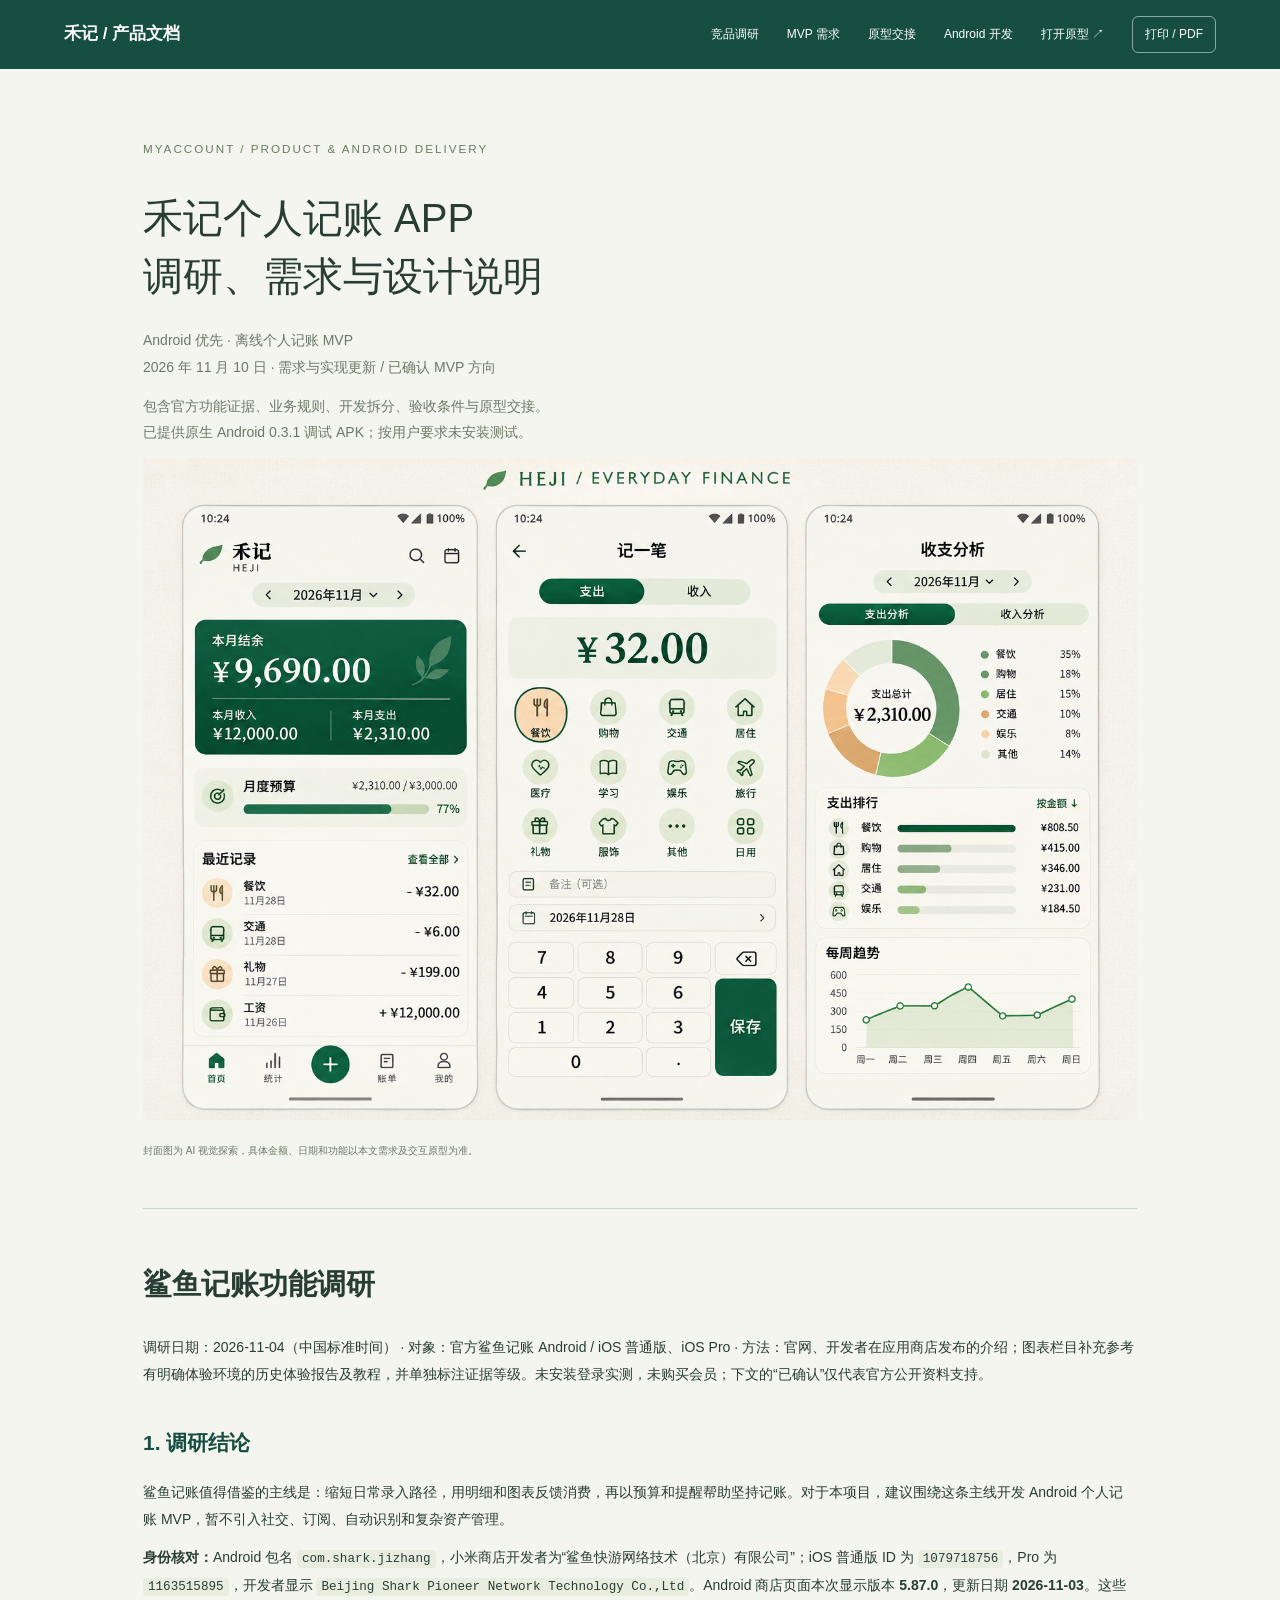
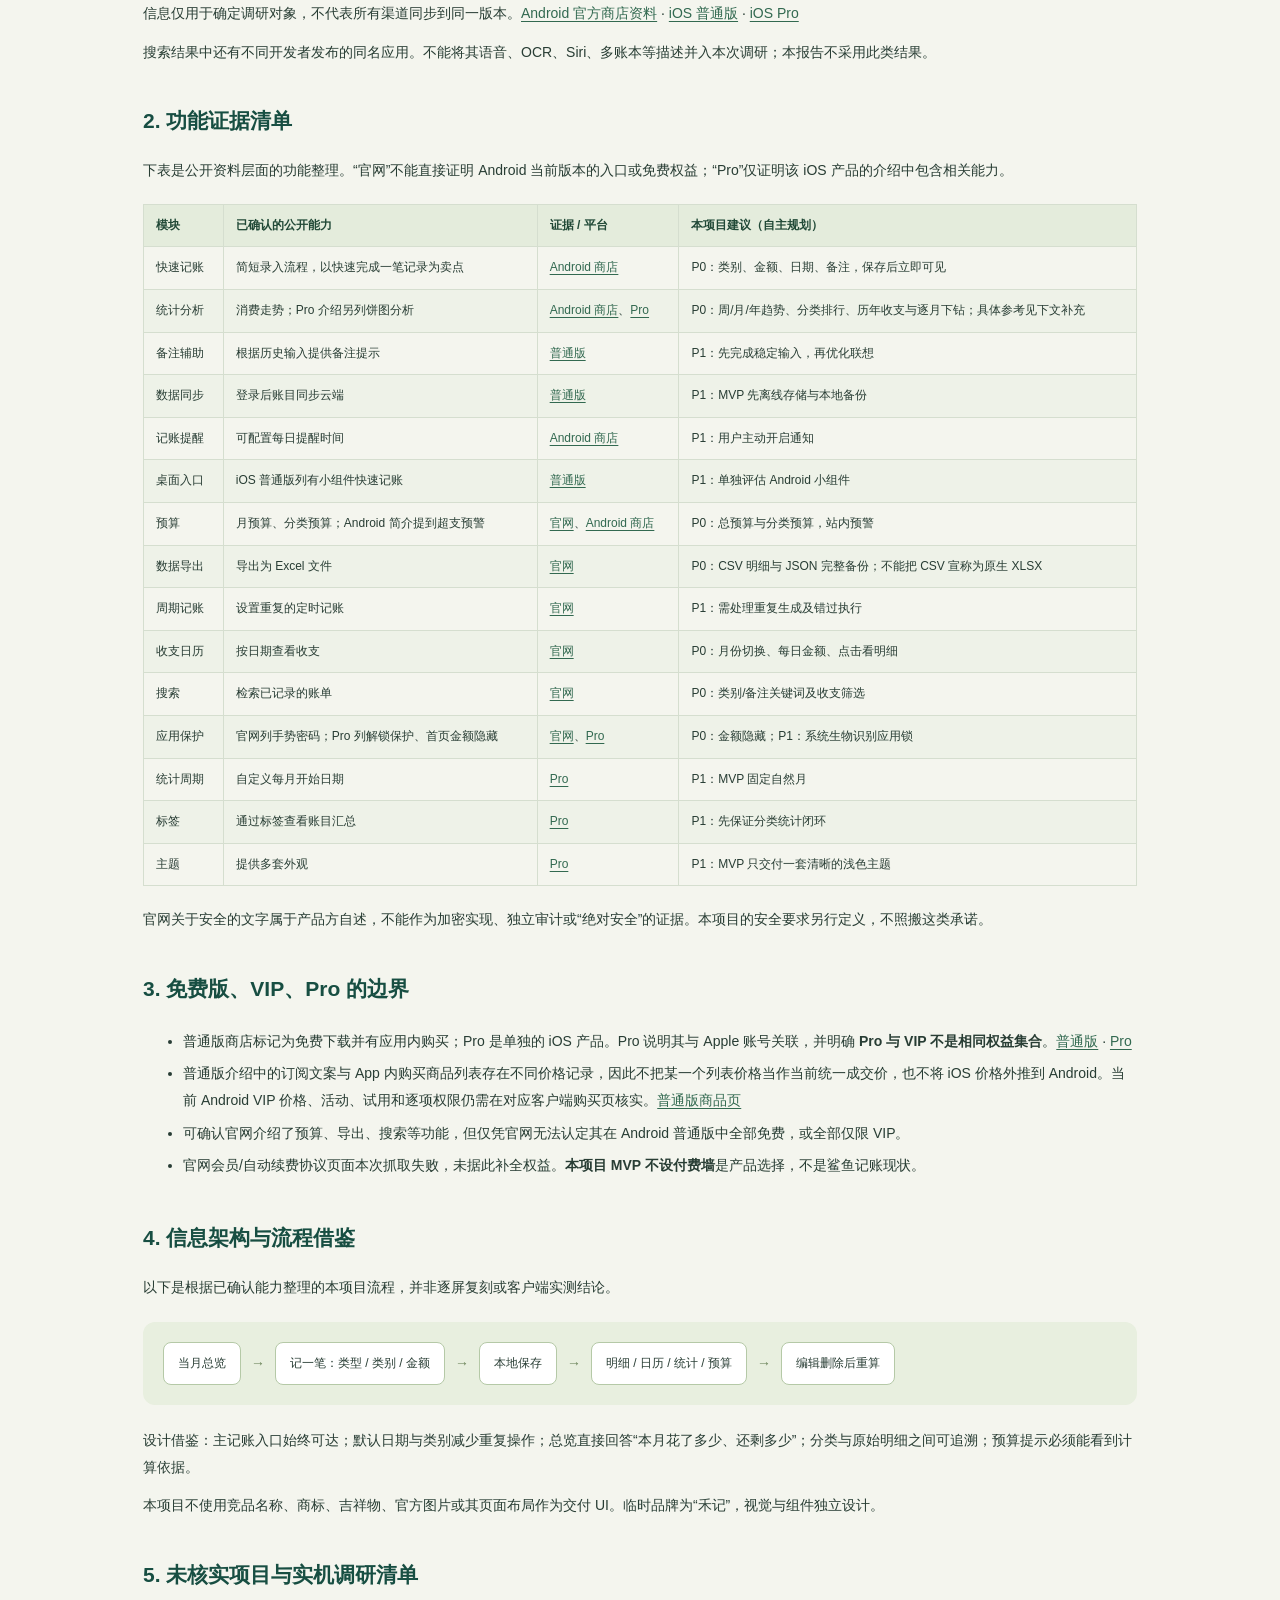
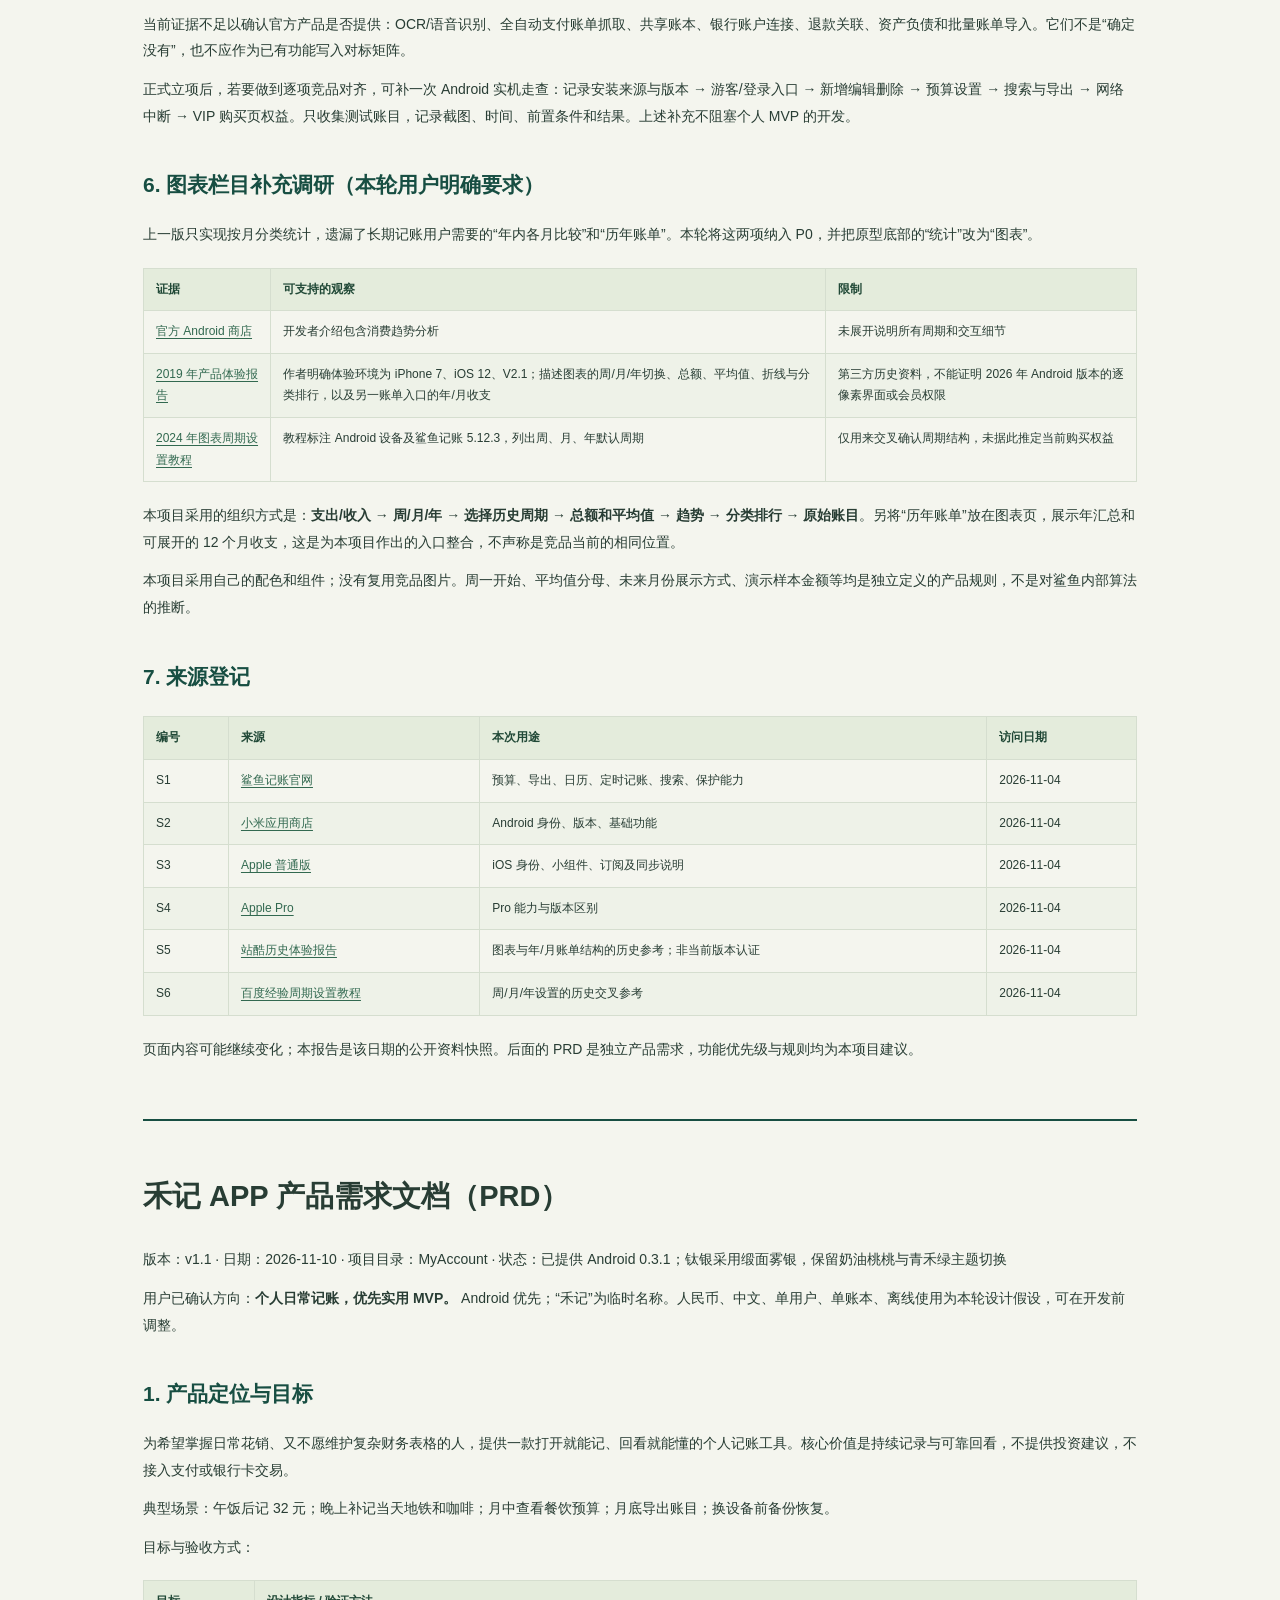
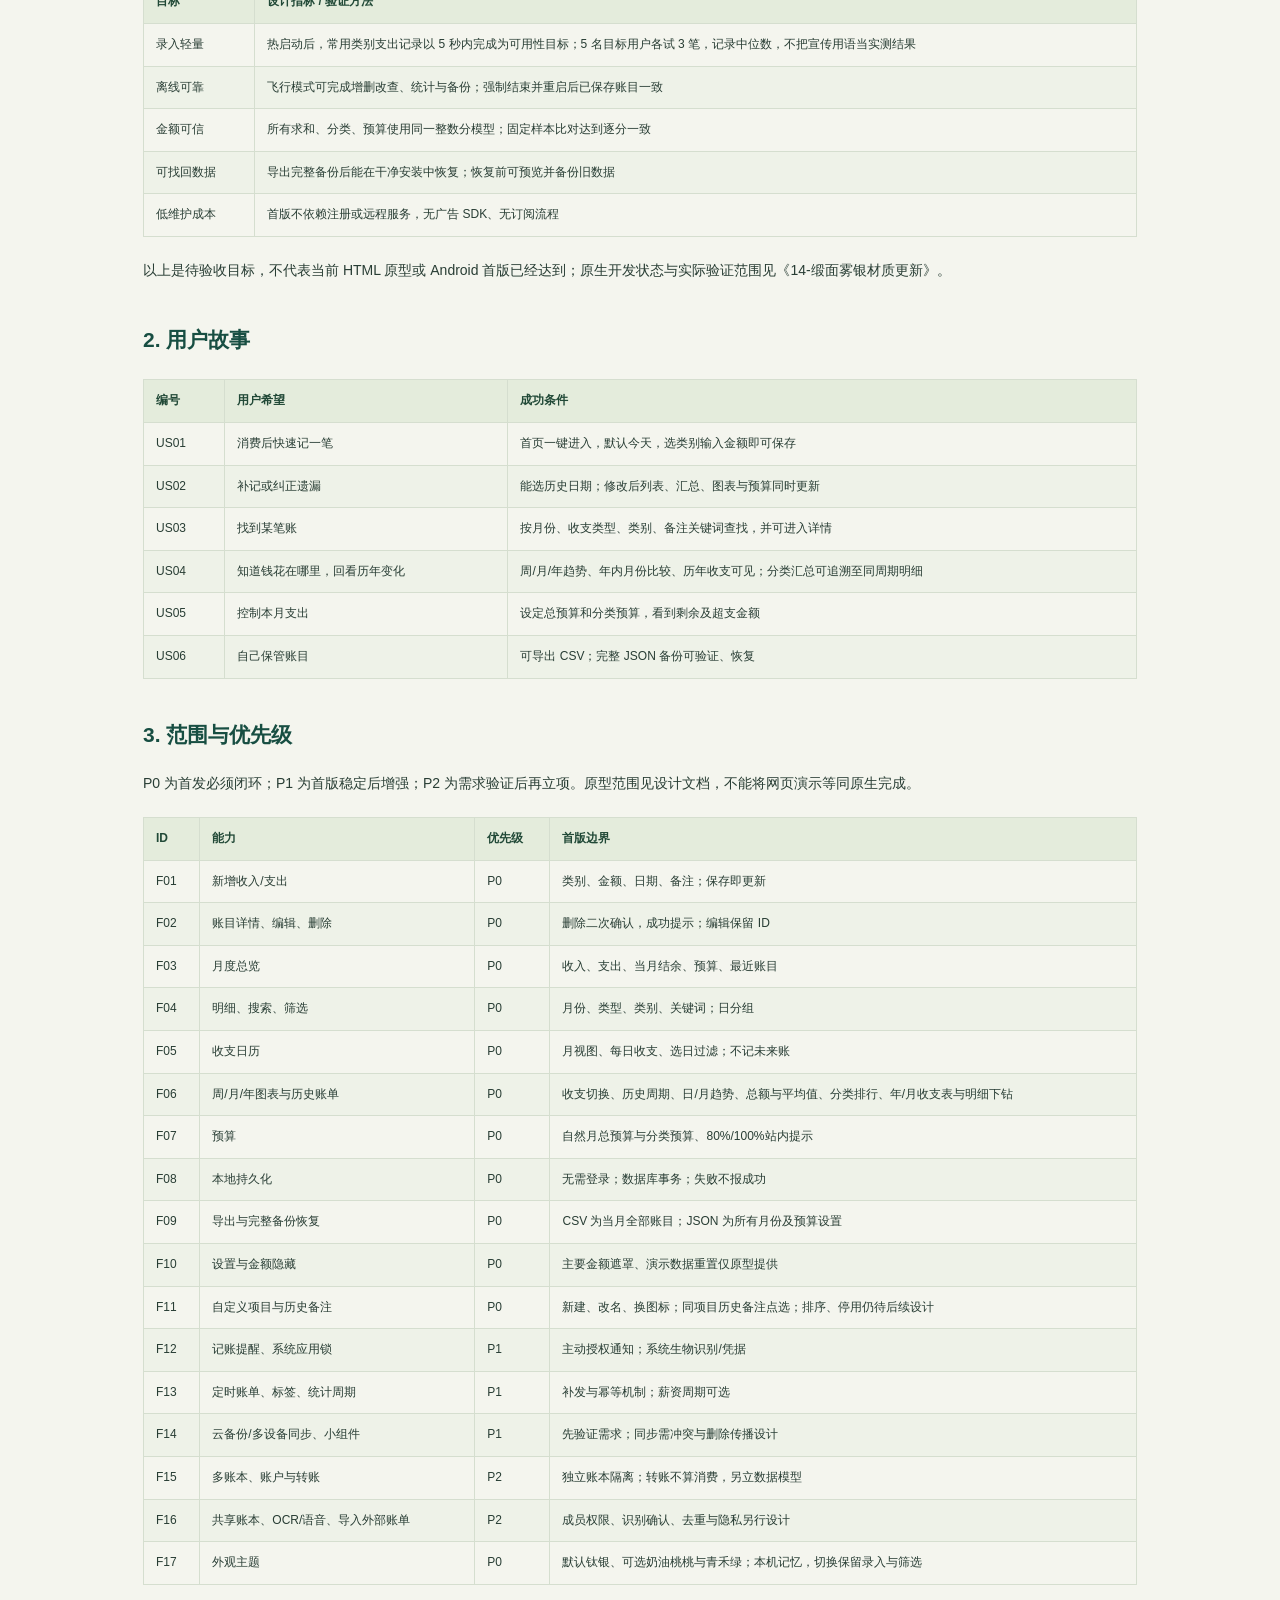
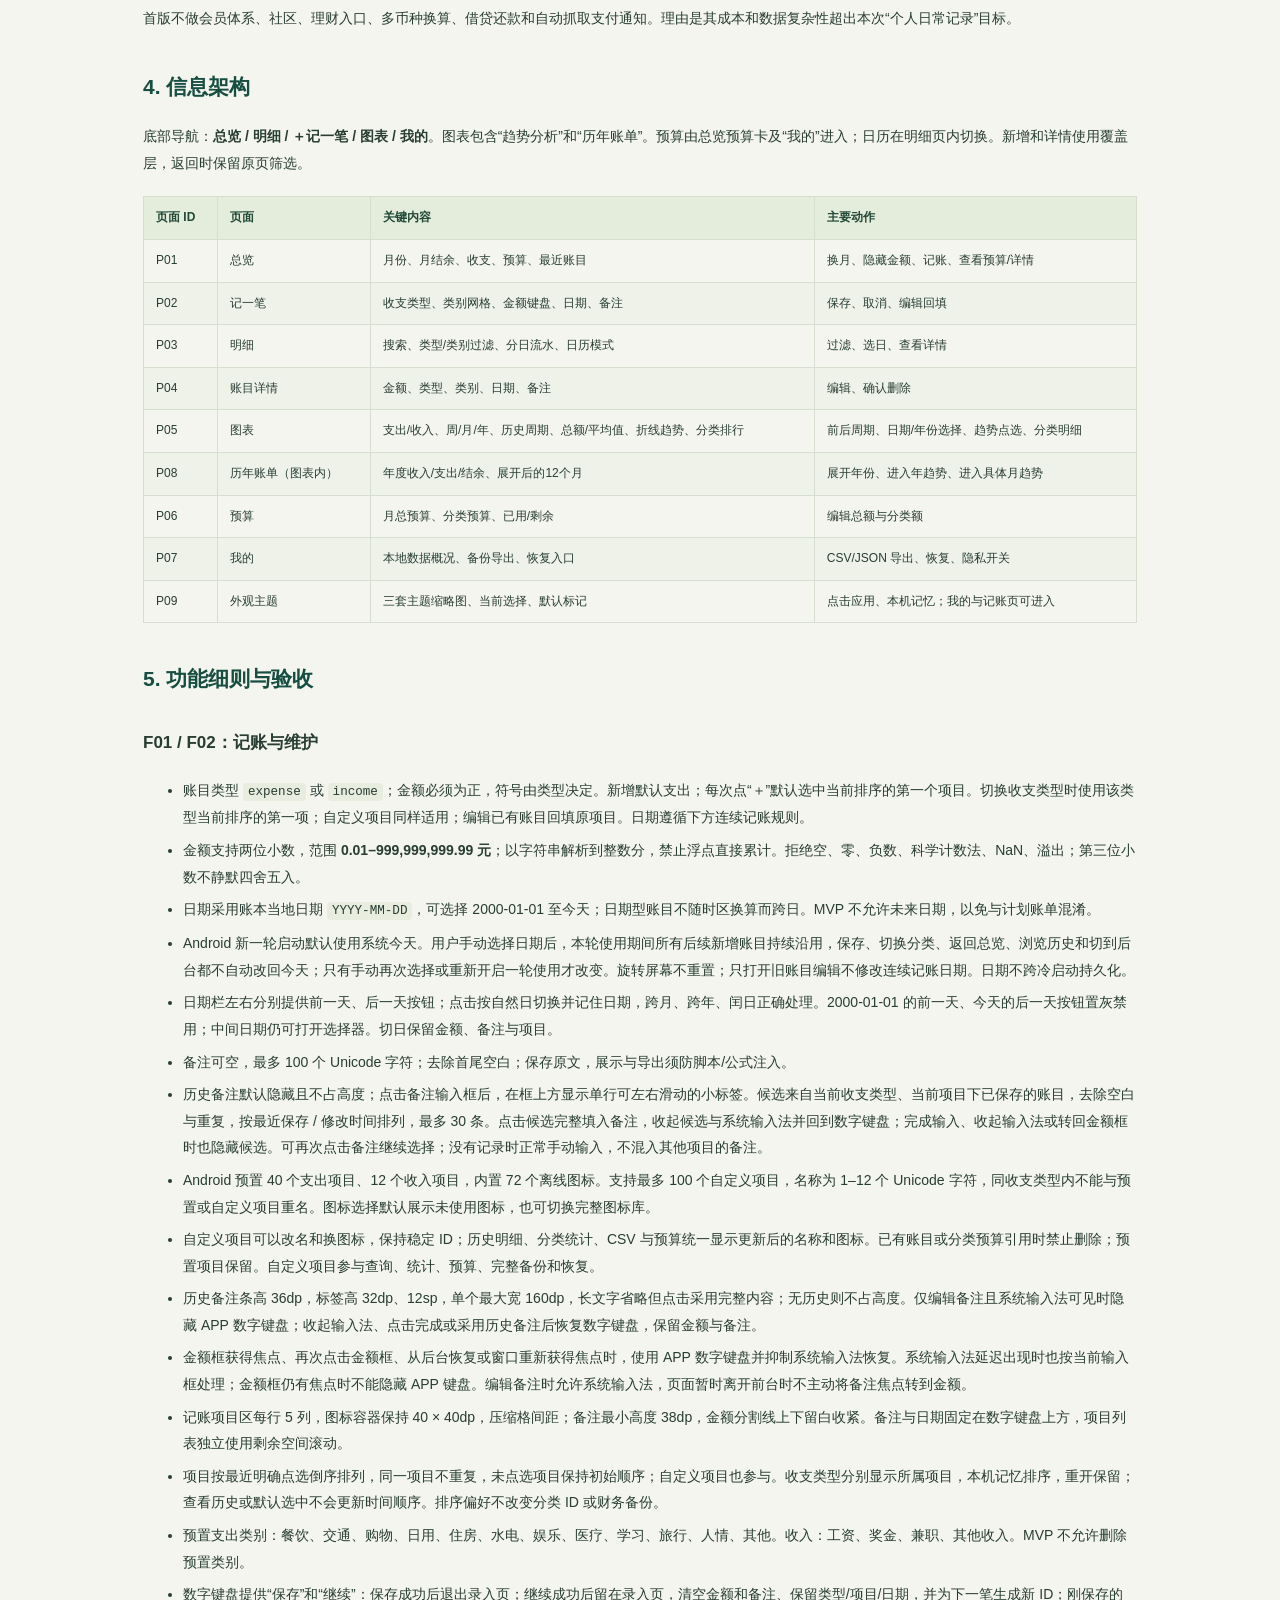
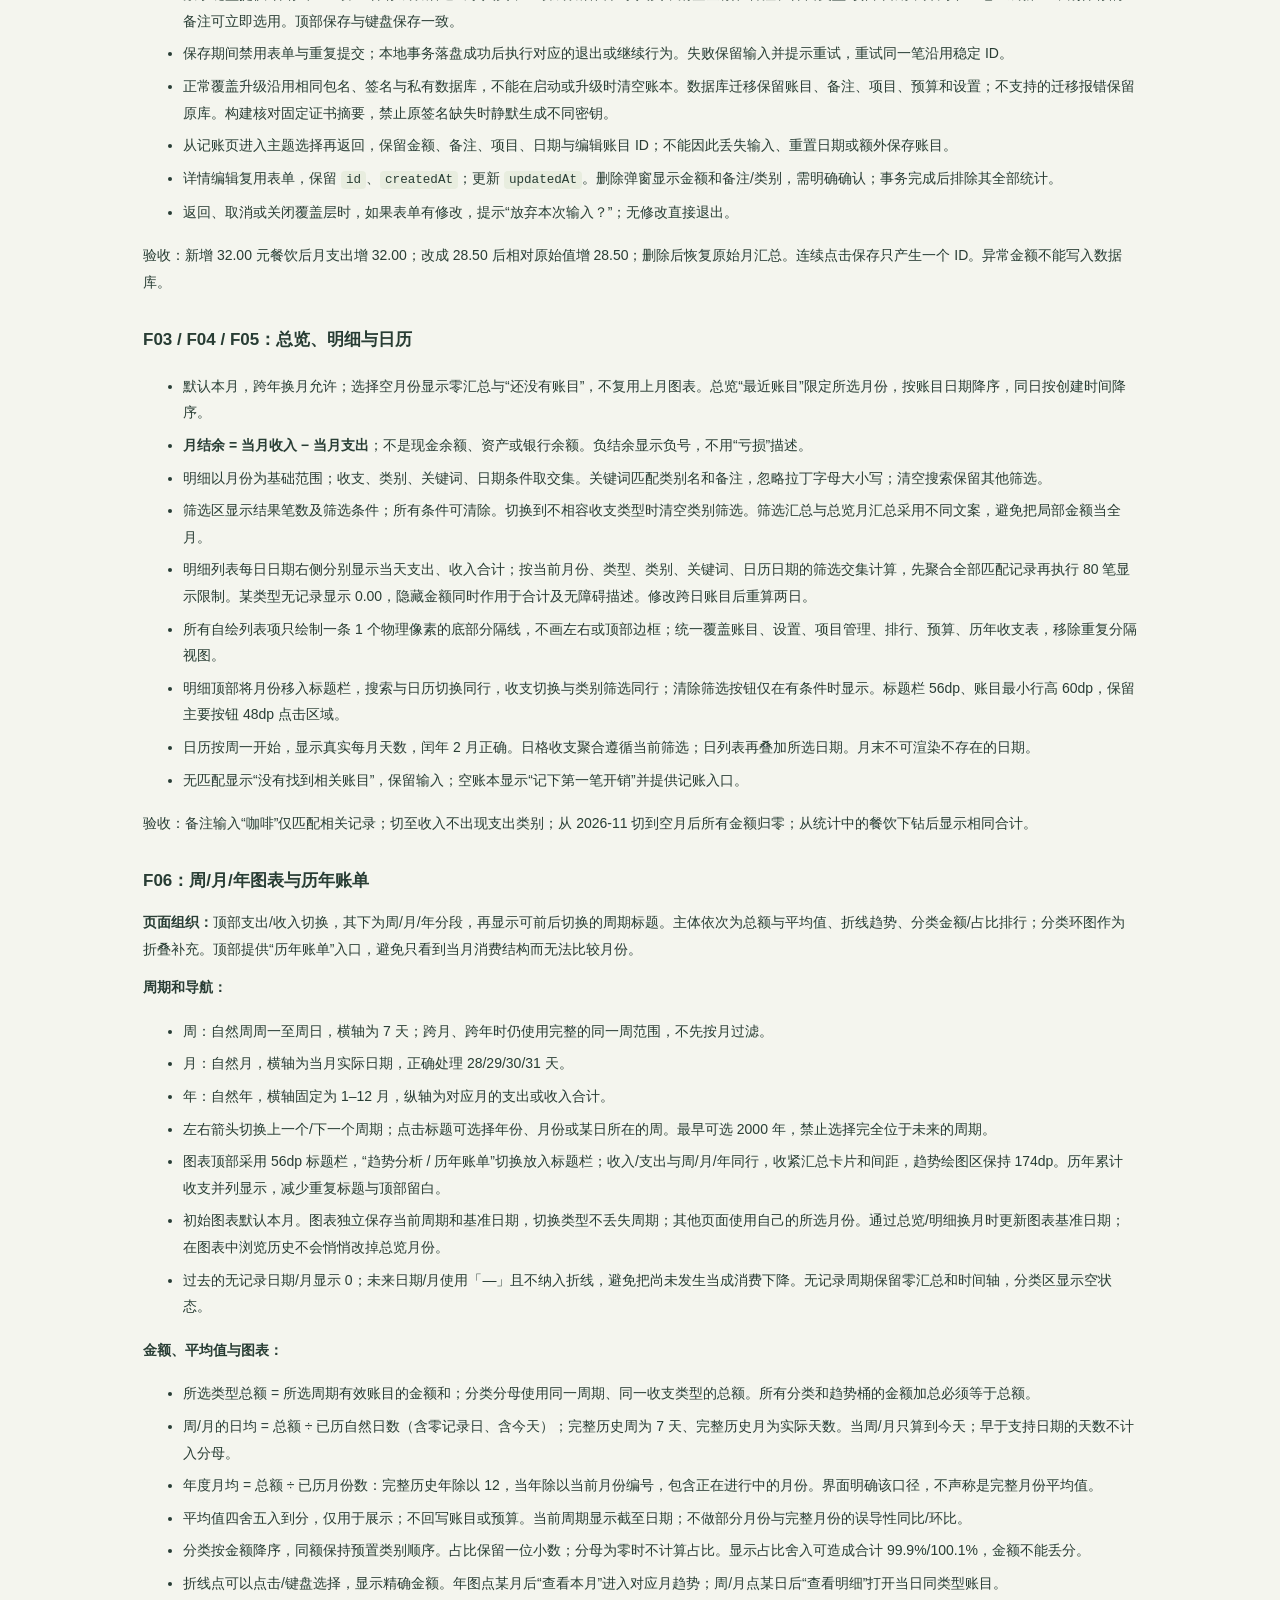
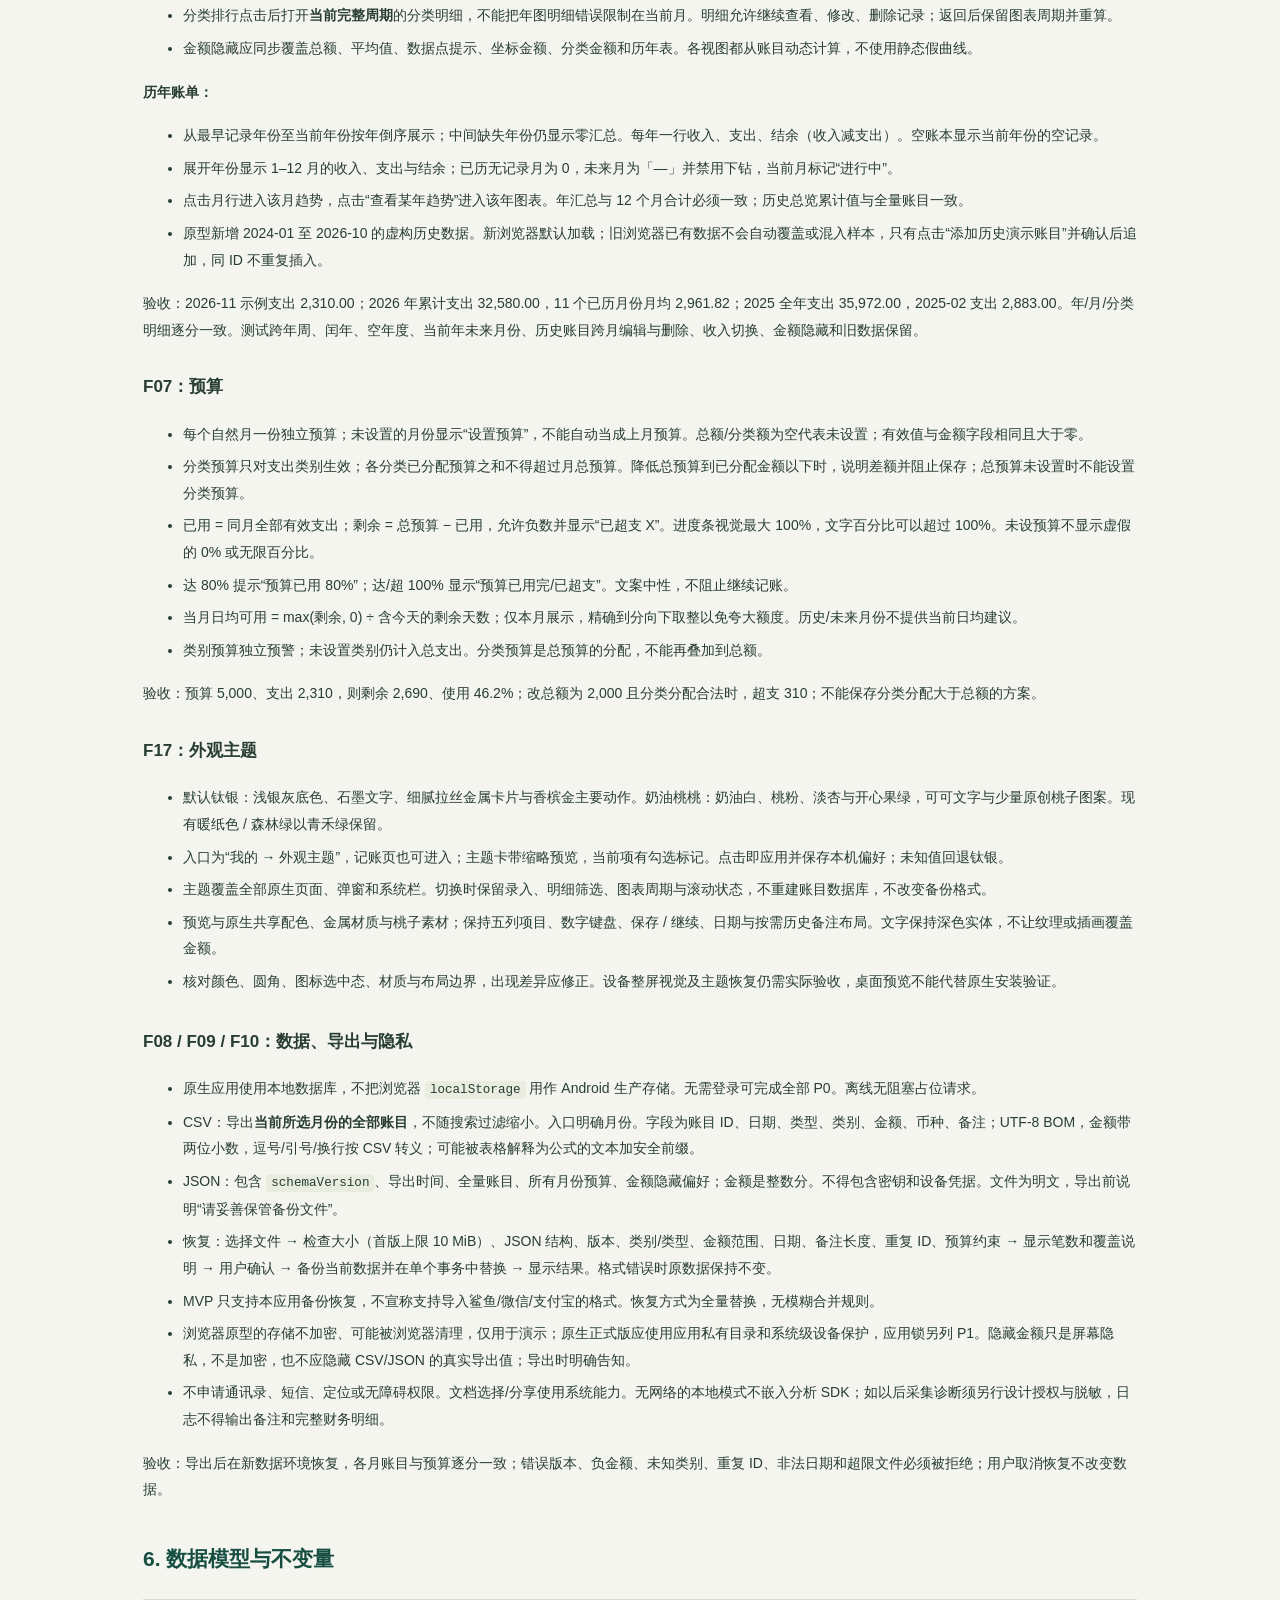
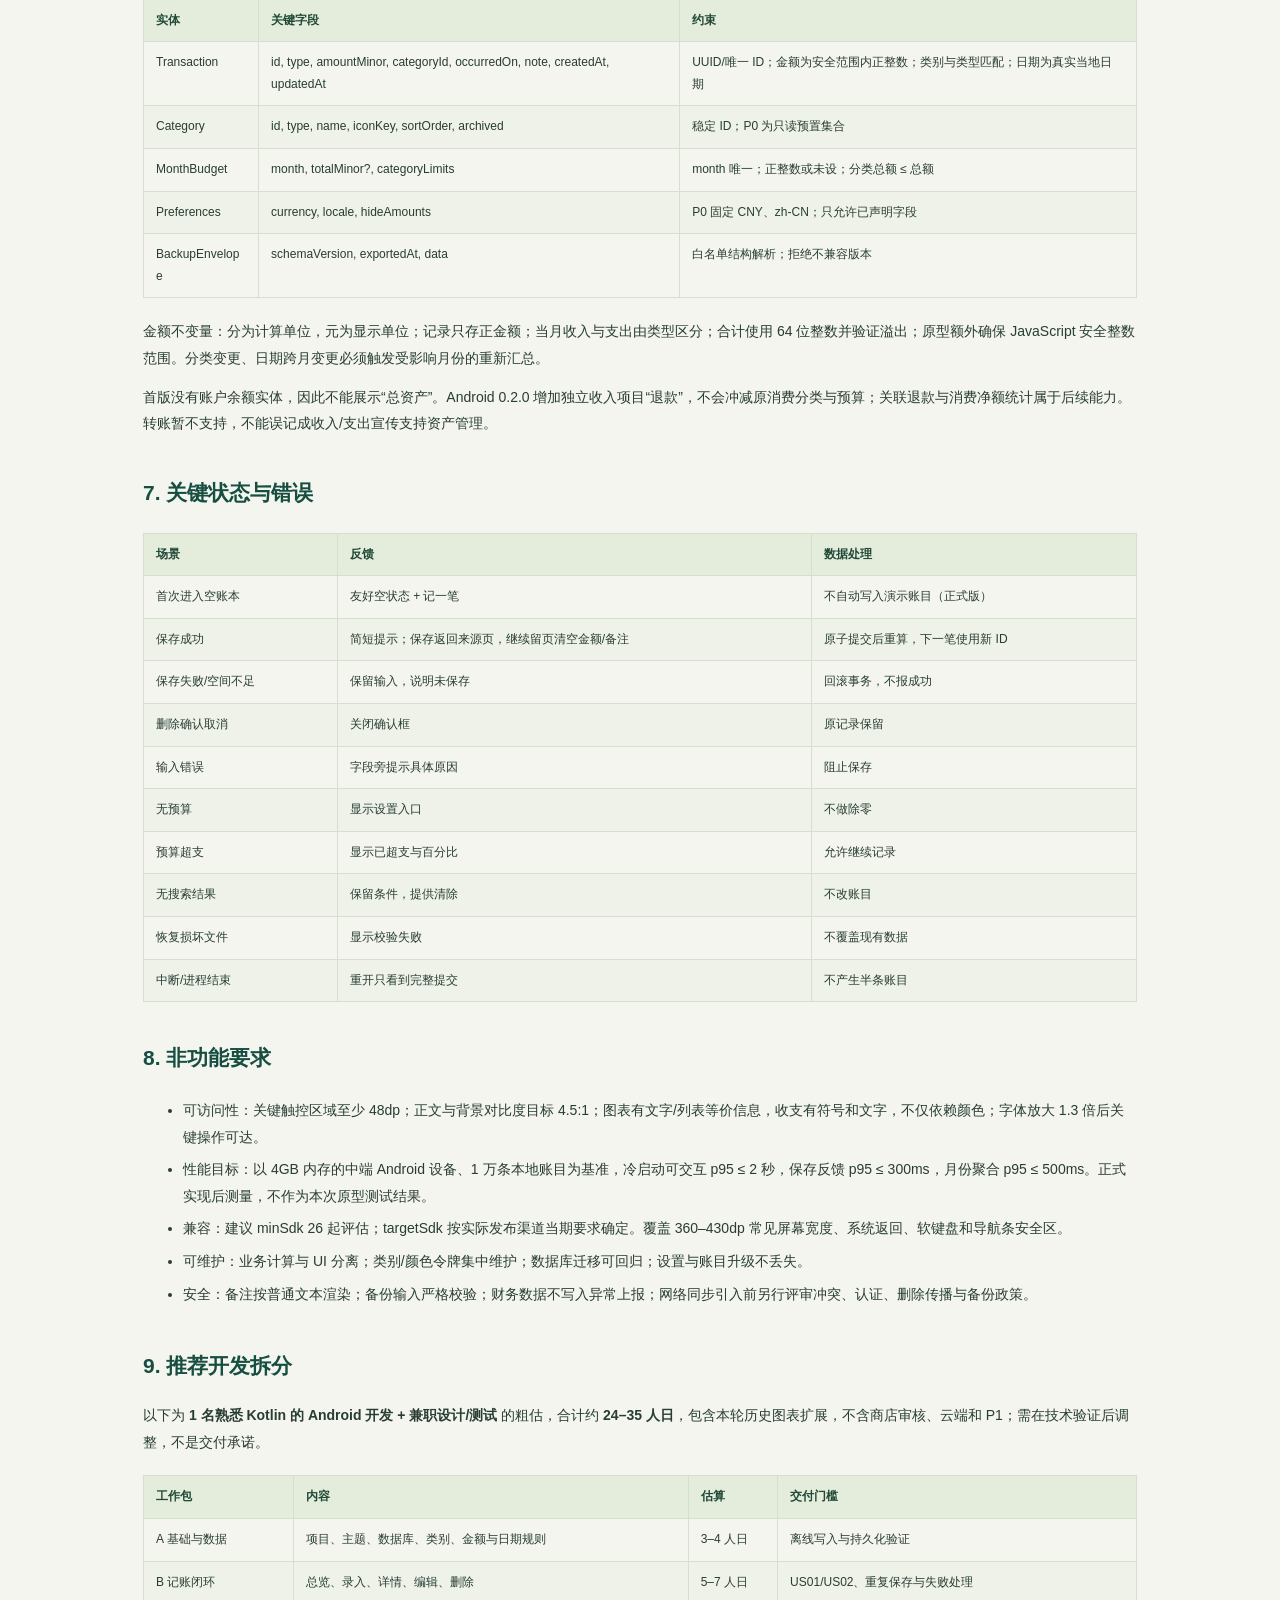
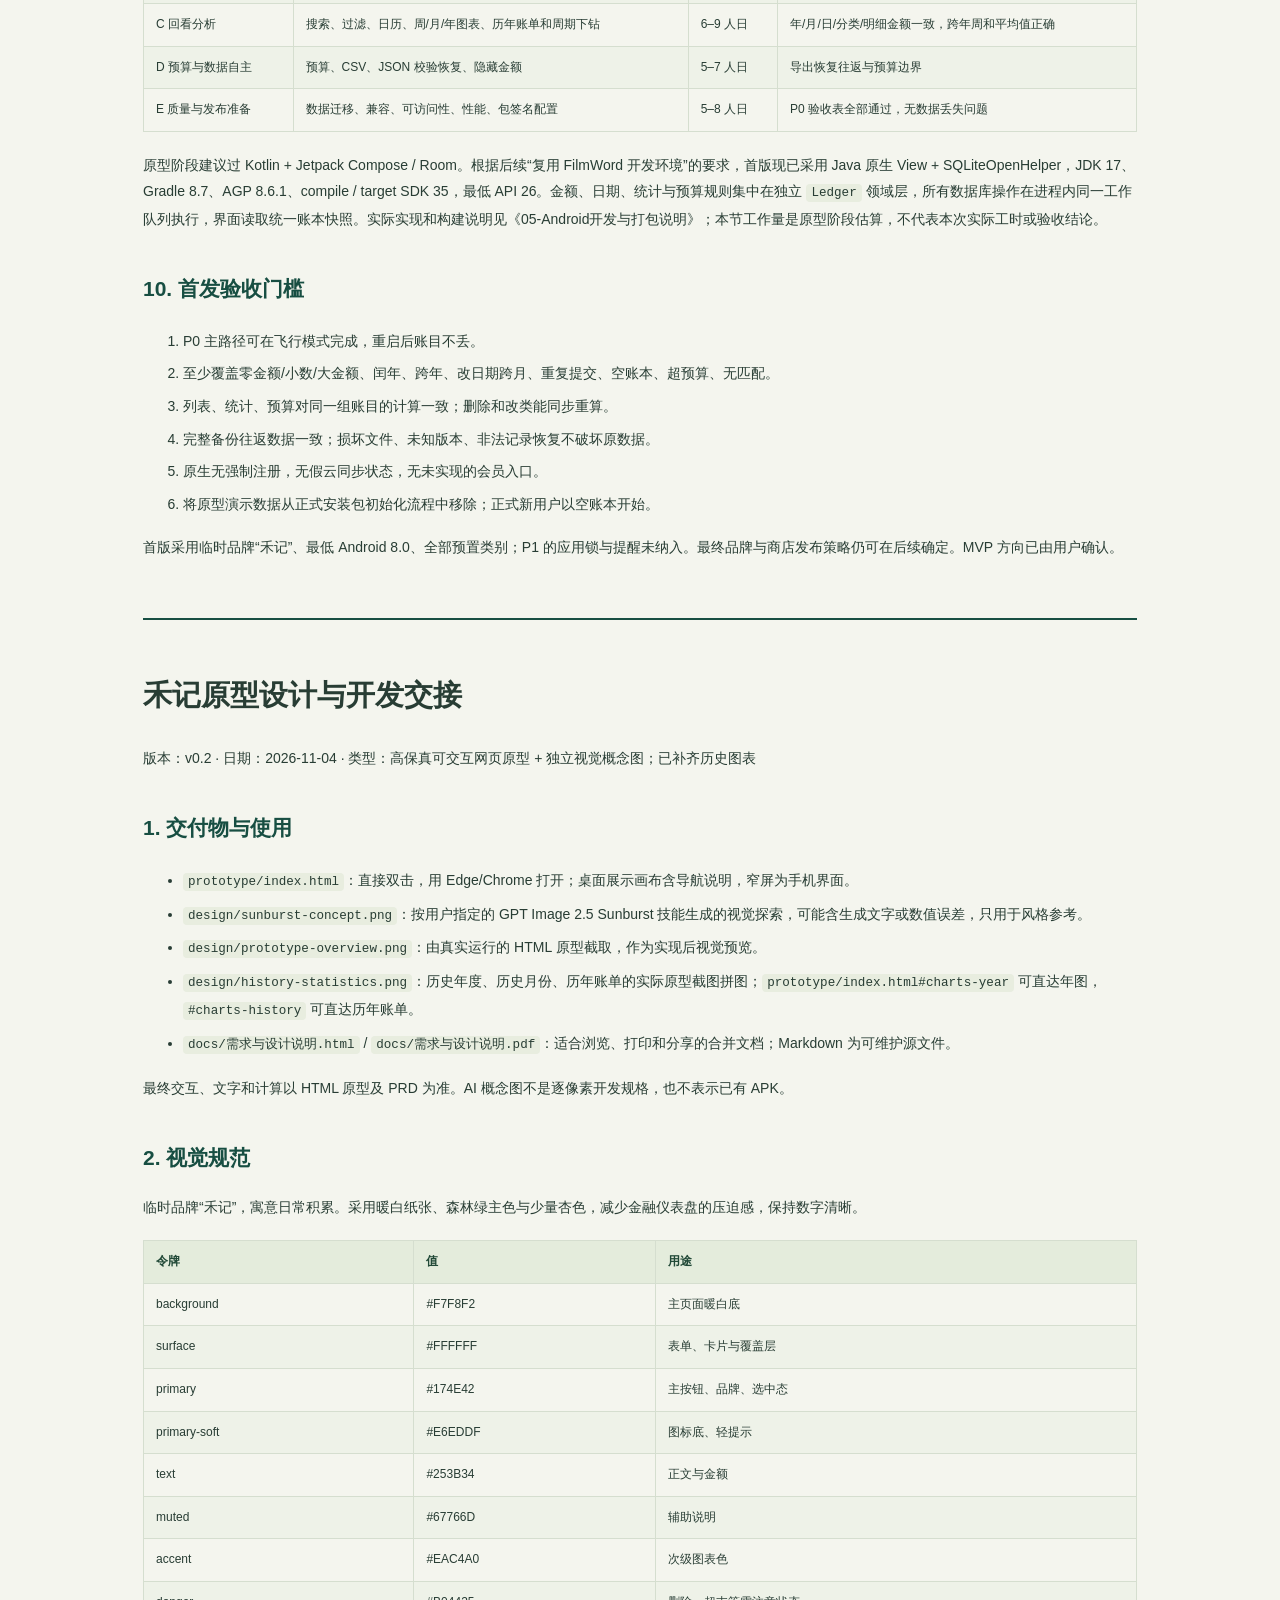
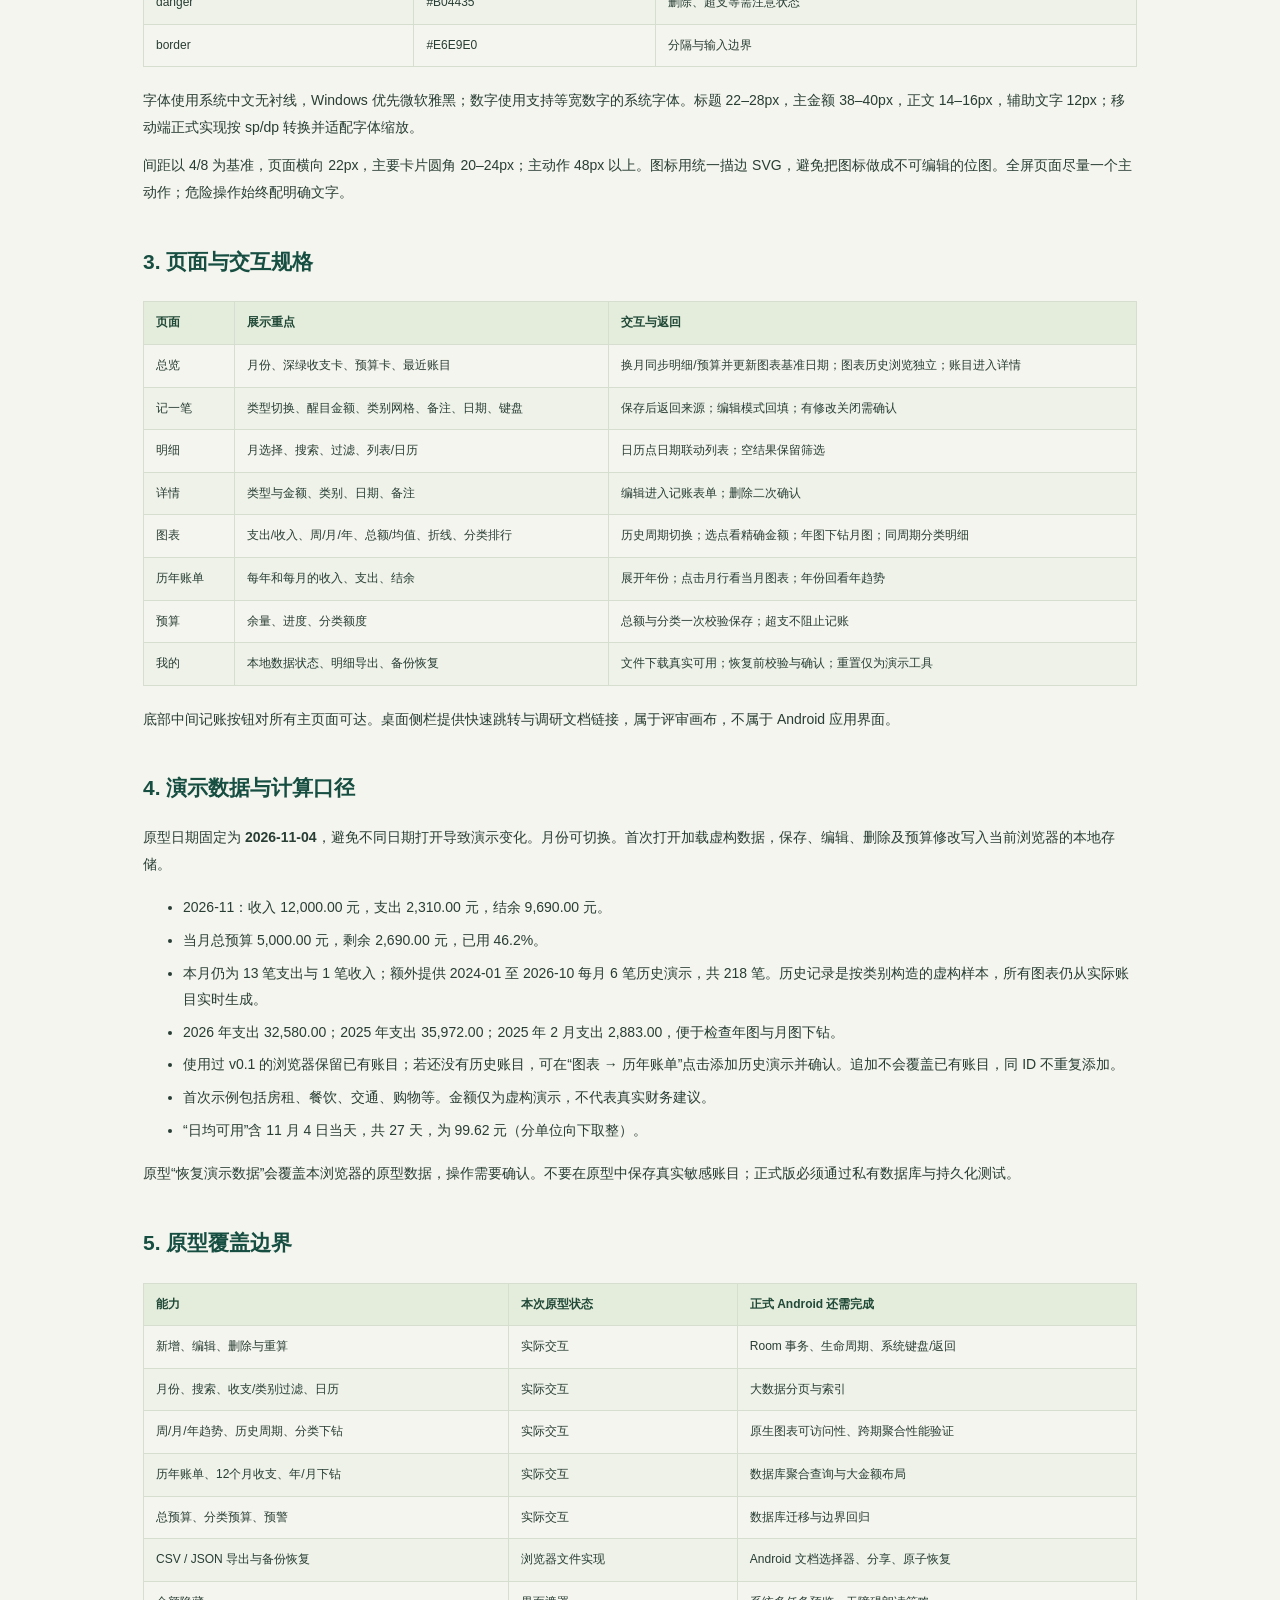
==== commit ef07ab1f: "Refine titanium surfaces with subtle satin silver texture" ====
--- a/docs/需求与设计说明.html
+++ b/docs/需求与设计说明.html
@@ -2,7 +2,7 @@
 *{box-sizing:border-box}html{scroll-behavior:smooth}body{margin:0;background:#f4f5ee;color:#283d34;font-family:"Microsoft YaHei","Segoe UI",sans-serif;font-size:14px;line-height:1.9}nav{position:sticky;top:0;z-index:3;background:#174e42;color:#fff;padding:16px 5%;display:flex;gap:28px;align-items:center;font-size:12px}nav a{color:#fff;text-decoration:none}nav strong{font-size:17px;margin-right:auto}main{max-width:1050px;margin:38px auto;padding:0 28px}.cover{padding:28px 0 36px;border-bottom:1px solid #cdd9c5}.cover small{letter-spacing:2px;color:#697b61}.cover h1{font-size:40px;font-weight:500;line-height:1.45}.cover p{color:#6d7968}article{scroll-margin-top:80px;padding:20px 0 45px}article+article{border-top:2px solid #174e42}h1{font-size:29px;margin:28px 0 22px}h2{font-size:21px;color:#174e42;margin:36px 0 16px}h3{font-size:17px;margin:28px 0 12px}p{margin:12px 0}table{border-collapse:collapse;width:100%;font-size:12px;margin:20px 0;line-height:1.8}th,td{border:1px solid #d5decf;padding:10px 12px;text-align:left;vertical-align:top;overflow-wrap:anywhere}th{background:#e4ecdc;color:#214937;font-weight:600}tbody tr:nth-child(even){background:#eef2e8}a{color:#326950;text-underline-offset:3px}li{padding:3px 0}code{background:#e8eddf;padding:2px 5px;border-radius:4px;font-family:Consolas,monospace;font-size:.9em;overflow-wrap:anywhere}pre{white-space:pre-wrap;background:#e8eddf;padding:18px;border-radius:12px;line-height:1.6;overflow:auto}pre code{padding:0}blockquote{border-left:3px solid #93ad84;margin:20px 0;padding:0 18px}img{max-width:100%}.print-button{border:1px solid #ffffff80;background:none;color:white;padding:6px 12px;border-radius:6px;cursor:pointer;font:inherit}.flow{display:flex;flex-wrap:wrap;gap:10px;margin:22px 0;padding:20px;background:#e8efdf;border-radius:12px}.flow span{background:white;border:1px solid #b5c9a7;border-radius:8px;padding:9px 14px;font-size:12px}.flow i{align-self:center;font-style:normal;color:#6d865c}.footer{padding:25px 0;color:#74846b;font-size:11px}
 @media(max-width:700px){nav{gap:12px;flex-wrap:wrap;padding:12px 18px}nav strong{width:100%}main{padding:0 17px;margin-top:20px}.cover h1{font-size:30px}h1{font-size:25px}table{display:block;overflow:auto}th,td{min-width:100px}.print-button{display:none}}
 @media print{@page{size:A4;margin:16mm 13mm 18mm}body{background:white;font-size:10px;line-height:1.7}nav{display:none}main{max-width:none;margin:0;padding:0}.cover{break-after:page;padding:30mm 0 0;border:0}.cover h1{font-size:32px}.cover img{margin-top:25px;width:100%}article{padding:0;scroll-margin:0}article+article{break-before:page;border:0}h1{font-size:23px}h2{font-size:16px;margin-top:22px}h3{font-size:13px}h1,h2,h3{break-after:avoid}table{font-size:9px;line-height:1.6;display:table}th,td{padding:6px;min-width:0}tr{break-inside:avoid}thead{display:table-header-group}pre{font-size:9px;break-inside:avoid}a{color:#28543d;text-decoration:none}.flow{break-inside:avoid}p{orphans:3;widows:3}.footer{display:none}}
-</style></head><body><nav><strong>禾记 / 产品文档</strong><a href="#research">竞品调研</a><a href="#prd">MVP 需求</a><a href="#design">原型交接</a><a href="#android">Android 开发</a><a href="../prototype/index.html">打开原型 ↗</a><button class="print-button" onclick="window.print()">打印 / PDF</button></nav><main><section class="cover"><small>MYACCOUNT / PRODUCT & ANDROID DELIVERY</small><h1>禾记个人记账 APP<br>调研、需求与设计说明</h1><p>Android 优先 · 离线个人记账 MVP<br>2026 年 11 月 10 日 · 需求与实现更新 / 已确认 MVP 方向</p><p>包含官方功能证据、业务规则、开发拆分、验收条件与原型交接。<br>已提供原生 Android 0.3.0 调试 APK；按用户要求未安装测试。</p><img src="../design/sunburst-concept.png" alt="Sunburst 原创视觉探索"><p style="font-size:10px">封面图为 AI 视觉探索，具体金额、日期和功能以本文需求及交互原型为准。</p></section><article id="research"><h1 id="_1">鲨鱼记账功能调研</h1>
+</style></head><body><nav><strong>禾记 / 产品文档</strong><a href="#research">竞品调研</a><a href="#prd">MVP 需求</a><a href="#design">原型交接</a><a href="#android">Android 开发</a><a href="../prototype/index.html">打开原型 ↗</a><button class="print-button" onclick="window.print()">打印 / PDF</button></nav><main><section class="cover"><small>MYACCOUNT / PRODUCT & ANDROID DELIVERY</small><h1>禾记个人记账 APP<br>调研、需求与设计说明</h1><p>Android 优先 · 离线个人记账 MVP<br>2026 年 11 月 10 日 · 需求与实现更新 / 已确认 MVP 方向</p><p>包含官方功能证据、业务规则、开发拆分、验收条件与原型交接。<br>已提供原生 Android 0.3.1 调试 APK；按用户要求未安装测试。</p><img src="../design/sunburst-concept.png" alt="Sunburst 原创视觉探索"><p style="font-size:10px">封面图为 AI 视觉探索，具体金额、日期和功能以本文需求及交互原型为准。</p></section><article id="research"><h1 id="_1">鲨鱼记账功能调研</h1>
 <p>调研日期：2026-11-04（中国标准时间） · 对象：官方鲨鱼记账 Android / iOS 普通版、iOS Pro · 方法：官网、开发者在应用商店发布的介绍；图表栏目补充参考有明确体验环境的历史体验报告及教程，并单独标注证据等级。未安装登录实测，未购买会员；下文的“已确认”仅代表官方公开资料支持。</p>
 <h2 id="1">1. 调研结论</h2>
 <p>鲨鱼记账值得借鉴的主线是：缩短日常录入路径，用明细和图表反馈消费，再以预算和提醒帮助坚持记账。对于本项目，建议围绕这条主线开发 Android 个人记账 MVP，暂不引入社交、订阅、自动识别和复杂资产管理。</p>
@@ -208,7 +208,7 @@
 </tbody>
 </table>
 <p>页面内容可能继续变化；本报告是该日期的公开资料快照。后面的 PRD 是独立产品需求，功能优先级与规则均为本项目建议。</p></article><article id="prd"><h1 id="app-prd">禾记 APP 产品需求文档（PRD）</h1>
-<p>版本：v1.0 · 日期：2026-11-10 · 项目目录：MyAccount · 状态：已提供 Android 0.3.0；本轮接入钛银、奶油桃桃与青禾绿主题切换</p>
+<p>版本：v1.1 · 日期：2026-11-10 · 项目目录：MyAccount · 状态：已提供 Android 0.3.1；钛银采用缎面雾银，保留奶油桃桃与青禾绿主题切换</p>
 <p>用户已确认方向：<strong>个人日常记账，优先实用 MVP。</strong> Android 优先；“禾记”为临时名称。人民币、中文、单用户、单账本、离线使用为本轮设计假设，可在开发前调整。</p>
 <h2 id="1">1. 产品定位与目标</h2>
 <p>为希望掌握日常花销、又不愿维护复杂财务表格的人，提供一款打开就能记、回看就能懂的个人记账工具。核心价值是持续记录与可靠回看，不提供投资建议，不接入支付或银行卡交易。</p>
@@ -244,7 +244,7 @@
 </tr>
 </tbody>
 </table>
-<p>以上是待验收目标，不代表当前 HTML 原型或 Android 首版已经达到；原生开发状态与实际验证范围见《13-钛银与奶油桃桃主题更新》。</p>
+<p>以上是待验收目标，不代表当前 HTML 原型或 Android 首版已经达到；原生开发状态与实际验证范围见《14-缎面雾银材质更新》。</p>
 <h2 id="2">2. 用户故事</h2>
 <table>
 <thead>
@@ -941,7 +941,67 @@
 <h2 id="7-android">7. Android 交接建议</h2>
 <p>原型阶段先约定独立领域层：金额解析、周/月/年范围、日/月聚合、历年收支、分类聚合、均值分母、预算计算、备份校验。网页 <code>stats.js</code> 负责图表页面，<code>domain.js</code> 负责周期和计算。后续原生实现采用 Java <code>Ledger</code> + SQLite + 原生 View，总览、图表、预算共用账本快照，具体文件与环境见《05-Android开发与打包说明》。</p>
 <p>需重点测试的不是按钮是否存在，而是记录跨月编辑、恢复中断、重复保存、非法备份与预算分配约束。原型中金额计算/导入校验已有可复用规则，但 JavaScript 实现不能直接视为 Android 生产代码。</p>
-<p>本文件记录 v0.2 网页原型的设计和验证边界。项目当前提供 Android Gradle 工程及 0.3.0 调试 APK，新版项目 / 图标、历史备注与连续记账规则见《06-项目图标与连续记账更新》，默认首项、保存后继续与日期按钮见《08-默认项目与连续保存更新》，每日收支合计及明细布局见《09-明细每日合计与紧凑布局更新》，列表与图表布局见《10-列表分隔线与图表紧凑布局更新》，备注横条与升级保留见《11-备注横条与升级数据保留更新》，后台恢复键盘与按需历史备注见《12-后台恢复与按需历史备注更新》，最新三套主题与视觉校对见《13-钛银与奶油桃桃主题更新》；按用户要求未安装测试。本文中的浏览器截图与交互结果不能作为原生应用的真机验证结果。后端、商店发布及真实支付授权不在首版范围内。</p></article><article id="android"><h1 id="android-030">禾记 Android 0.3.0：钛银、奶油桃桃与主题切换</h1>
+<p>本文件记录 v0.2 网页原型的设计和验证边界。项目当前提供 Android Gradle 工程及 0.3.1 调试 APK，新版项目 / 图标、历史备注与连续记账规则见《06-项目图标与连续记账更新》，默认首项、保存后继续与日期按钮见《08-默认项目与连续保存更新》，每日收支合计及明细布局见《09-明细每日合计与紧凑布局更新》，列表与图表布局见《10-列表分隔线与图表紧凑布局更新》，备注横条与升级保留见《11-备注横条与升级数据保留更新》，后台恢复键盘与按需历史备注见《12-后台恢复与按需历史备注更新》，三套主题与视觉校对见《13-钛银与奶油桃桃主题更新》，最新银色材质见《14-缎面雾银材质更新》；按用户要求未安装测试。本文中的浏览器截图与交互结果不能作为原生应用的真机验证结果。后端、商店发布及真实支付授权不在首版范围内。</p></article><article id="android"><h1 id="android-031">禾记 Android 0.3.1：缎面雾银材质</h1>
+<p>更新日期：2026-11-10。针对银色斜向亮带在分类宫格和数字键盘重复出现、整页反光过强的问题，将默认钛银主题调整为柔和的缎面雾银。</p>
+<h2 id="_1">外观调整</h2>
+<ul>
+<li>银色卡片、分类格和数字键去掉斜向亮带，改用浅幅度的纵向明暗过渡与不规则横向微纹。</li>
+<li>保留细边缘高光、浅浮雕和石墨色文字，以表面厚度和细微漫反射表达金属质感。</li>
+<li>香槟金继续用于主要操作和选中项，奶油桃桃、青禾绿的材质与配色保留。</li>
+<li>总览、记账页和主题选择缩略图同步调整；浏览器材质色块也直接引用同一张 PNG。</li>
+<li>主题名称仍为“钛银”，已有选择自动沿用，无需重新设置。原 Sunburst 图作为初始设计参考保留，当前效果以新版样板为准。</li>
+</ul>
+<p><a href="../design/themes/preview.html#titanium">打开三主题预览</a> · <a href="../design/themes/titanium/browser-preview.png">查看整页截图</a></p>
+<p><img alt="调整前与缎面雾银对比" src="../design/themes/titanium/texture-comparison.png" /></p>
+<p>上图为浏览器样板，金额为虚构示例，非 Android 设备截图。</p>
+<h2 id="_2">安装包与升级</h2>
+<table>
+<thead>
+<tr>
+<th>项目</th>
+<th>结果</th>
+</tr>
+</thead>
+<tbody>
+<tr>
+<td>文件</td>
+<td><code>artifacts/Heji-0.3.1-debug.apk</code></td>
+</tr>
+<tr>
+<td>版本</td>
+<td><code>0.3.1</code> / versionCode <code>10</code></td>
+</tr>
+<tr>
+<td>大小</td>
+<td>186,641 字节</td>
+</tr>
+<tr>
+<td>SHA-256</td>
+<td><code>DC8D1C5B156E0E603557C6105C22CB3E14B9D909FDAEBC9D15B808F6F49FEDF0</code></td>
+</tr>
+<tr>
+<td>签名证书 SHA-256</td>
+<td><code>0323C9F59297351811D628DD8176F6A6967DE7E7D0FF483949A08F62B4E730C7</code></td>
+</tr>
+<tr>
+<td>系统</td>
+<td>Android 8.0 / API 26 及以上；目标 API 35</td>
+</tr>
+</tbody>
+</table>
+<p>包名、签名、<code>heji.db</code> 文件名和数据库版本 2 均沿用原版。账务逻辑、录入键盘、历史备注、连续记账和备份格式未修改。<strong>直接覆盖安装，保留原有账目；不要先卸载或清除应用数据。</strong> 安装升级过程仍未做设备验证。</p>
+<h2 id="_3">验证范围</h2>
+<ul>
+<li>Android 编译与打包通过，Lint 0 错误、0 警告；APK 签名验证通过，证书与旧版一致。</li>
+<li>共享主题资源及浏览器检查 71 项通过；检查 APK 中三个素材的像素与浏览器引用一致，主要及次要文字对比度至少 4.5:1。</li>
+<li>人工查看完整三屏样板和记账页前后对比，确认银色表面不再出现斜向亮带，细小按钮未形成重复的亮纹；主题缩略图同步更新。</li>
+<li>桌面账务规则 100 项、备份规则 21 项、SQLite 升级保留及签名保护 16 项通过。</li>
+</ul>
+<p>执行入口：<code>scripts/build-theme-assets.py</code>、<code>scripts/build-android.ps1</code>、<code>scripts/review-themes.py</code>、<code>scripts/check-ledger.ps1</code>、<code>scripts/check-upgrade.py</code>。主题检查记录见 <code>design/themes/review-results.json</code>。</p>
+<p>按用户此前要求，<strong>未安装到手机或模拟器测试</strong>。原生与浏览器的材质图片已核对一致，浏览器的整页外观已查看；原生字体、阴影和系统界面的实际渲染仍以设备显示为准。</p></article><article id="android-themes"><h1 id="android-030">禾记 Android 0.3.0：钛银、奶油桃桃与主题切换</h1>
+<blockquote>
+<p>本文件记录 0.3.0；当前 0.3.1 的银色材质调整见 <a href="14-缎面雾银材质更新.md">14-缎面雾银材质更新.md</a>。</p>
+</blockquote>
 <p>更新日期：2026-11-10。根据用户确认的 Sunburst 风格样板，将金属“钛银”和可爱“奶油桃桃”接入原生 APK，并保留“青禾绿”。</p>
 <h2 id="1">1. 安装包</h2>
 <table>
@@ -970,7 +1030,7 @@
 </tr>
 <tr>
 <td>大小</td>
-<td>263,591 字节</td>
+<td>263,579 字节</td>
 </tr>
 <tr>
 <td>SHA-256</td>
@@ -1040,7 +1100,7 @@
 <p><img alt="钛银 Sunburst 风格图" src="../design/themes/titanium/sunburst-styleboard.png" /></p>
 <p>奶油桃桃可爱主题：</p>
 <p><img alt="奶油桃桃 Sunburst 风格图" src="../design/themes/peach/sunburst-styleboard.png" /></p></article><article id="android-ime"><h1 id="android-026">禾记 Android 0.2.6：后台恢复使用金额键盘，点击后显示历史备注</h1>
-<p>本页保留 0.2.6 的交付记录。当前版本 0.3.0 的主题切换、APK 与校对结果见 <a href="13-钛银与奶油桃桃主题更新.md">13-钛银与奶油桃桃主题更新.md</a>。</p>
+<p>本页保留 0.2.6 的交付记录。当前版本 0.3.0 的主题切换、APK 与校对结果见 <a href="14-缎面雾银材质更新.md">14-缎面雾银材质更新.md</a>。</p>
 <p>更新日期：2026-11-10。本版处理从后台切回记账页时金额框误弹系统输入法的问题，并将历史备注改为编辑备注时显示。</p>
 <h2 id="1">1. 当前安装包</h2>
 <table>
@@ -1104,7 +1164,7 @@
 <li>APK 签名验证通过，证书与固定摘要一致；包名、versionCode <code>8</code>、最低系统 API 26、目标系统 API 35 已核对。</li>
 </ul>
 <p>按用户要求，<strong>没有安装到手机或模拟器测试</strong>。上述桌面检查验证账务、备份、SQL 和构建保护；后台恢复、系统输入法切换、候选滑动及覆盖安装尚未做设备验证。</p></article><article id="android-notes"><h1 id="android-025">禾记 Android 0.2.5：键盘恢复、历史备注横条与升级保留数据</h1>
-<p>本页保留 0.2.5 的交付记录。当前版本 0.3.0 的主题切换、APK 与校对结果见 <a href="13-钛银与奶油桃桃主题更新.md">13-钛银与奶油桃桃主题更新.md</a>。</p>
+<p>本页保留 0.2.5 的交付记录。当前版本 0.3.0 的主题切换、APK 与校对结果见 <a href="14-缎面雾银材质更新.md">14-缎面雾银材质更新.md</a>。</p>
 <p>更新日期：2026-11-10。修复输入备注后收起系统输入法时数字键盘不恢复的问题，将历史备注改为单行横向候选，并检查正常覆盖升级的数据保留条件。</p>
 <h2 id="1">1. 当前安装包</h2>
 <table>
@@ -1178,7 +1238,7 @@
 <p>升级检查使用桌面 SQLite 临时样本和隔离的签名检查目录，不读取手机上的账本。它验证 SQL 和构建保护，不能代替 Android 实际安装升级测试。</p>
 <p>按用户要求，<strong>未安装到手机或模拟器</strong>；输入法收起动画、滑动标签及覆盖安装的实际设备行为尚未验证。</p>
 <p>上一版列表单线与图表布局见 <a href="10-列表分隔线与图表紧凑布局更新.md">10-列表分隔线与图表紧凑布局更新.md</a>。</p></article><article id="android-charts"><h1 id="android-024">禾记 Android 0.2.4：列表单线分隔与图表紧凑布局</h1>
-<p>本页保留 0.2.4 的交付记录。当前版本 0.3.0 的主题切换、APK 与校对结果见 <a href="13-钛银与奶油桃桃主题更新.md">13-钛银与奶油桃桃主题更新.md</a>。</p>
+<p>本页保留 0.2.4 的交付记录。当前版本 0.3.0 的主题切换、APK 与校对结果见 <a href="14-缎面雾银材质更新.md">14-缎面雾银材质更新.md</a>。</p>
 <p>日期：2026-11-04。根据用户反馈，去除列表项左右竖线，解决相邻项横线叠加的问题，并减少图表页顶部占用。</p>
 <h2 id="1">1. 当前安装包</h2>
 <table>
@@ -1287,7 +1347,7 @@
 </ul>
 <p>按用户要求，<strong>未安装到手机或模拟器</strong>。单像素线条、点击反馈、切换栏和不同屏幕 / 字体下的实际外观尚未做设备验证；编译与桌面规则检查不等同原生界面测试。</p>
 <p>上一版每日合计与明细布局见 <a href="09-明细每日合计与紧凑布局更新.md">09-明细每日合计与紧凑布局更新.md</a>。</p></article><article id="android-bills"><h1 id="android-023">禾记 Android 0.2.3：明细每日合计与紧凑布局</h1>
-<p>本页保留 0.2.3 的交付记录。当前版本 0.3.0 的主题切换、APK 与校对结果见 <a href="13-钛银与奶油桃桃主题更新.md">13-钛银与奶油桃桃主题更新.md</a>。</p>
+<p>本页保留 0.2.3 的交付记录。当前版本 0.3.0 的主题切换、APK 与校对结果见 <a href="14-缎面雾银材质更新.md">14-缎面雾银材质更新.md</a>。</p>
 <p>日期：2026-11-04。根据用户反馈，在明细页每日日期右侧显示当天合计，并减少顶部占用和列表留白。</p>
 <h2 id="1">1. 当前安装包</h2>
 <table>
@@ -1395,7 +1455,7 @@
 </ul>
 <p>按用户要求，<strong>未安装到手机或模拟器</strong>。日期右侧排版、字体放大、日历切换及不同屏幕的实际显示尚未做设备验证；桌面规则检查只验证数据计算。</p>
 <p>上一版默认首项、“保存 / 继续”及日期按钮见 <a href="08-默认项目与连续保存更新.md">08-默认项目与连续保存更新.md</a>。</p></article><article id="android-entry"><h1 id="android-022">禾记 Android 0.2.2：默认项目、连续保存与日期切换</h1>
-<p>本页保留 0.2.2 的交付记录。当前版本 0.3.0 的主题切换、APK 与校对结果见 <a href="13-钛银与奶油桃桃主题更新.md">13-钛银与奶油桃桃主题更新.md</a>。</p>
+<p>本页保留 0.2.2 的交付记录。当前版本 0.3.0 的主题切换、APK 与校对结果见 <a href="14-缎面雾银材质更新.md">14-缎面雾银材质更新.md</a>。</p>
 <p>日期：2026-11-04。根据用户反馈，调整新增账目的默认项目，将数字键盘的保存操作拆成“保存”和“继续”，并增加前一天、后一天按钮。</p>
 <h2 id="1">1. 当前安装包</h2>
 <table>
@@ -1481,7 +1541,7 @@
 </ul>
 <p>按用户要求，<strong>未安装到手机或模拟器</strong>。连续保存按钮、输入法、屏幕旋转恢复及日期栏的实际设备交互尚未验证；上述桌面检查验证的是独立规则，不能代替原生界面测试。</p>
 <p>上一版布局与最近项目排序见 <a href="07-记账页布局与最近项目更新.md">07-记账页布局与最近项目更新.md</a>；项目、图标、历史备注与日期记忆见 <a href="06-项目图标与连续记账更新.md">06-项目图标与连续记账更新.md</a>。</p></article><article id="android-layout"><h1 id="android-021">禾记 Android 0.2.1：记账页布局与最近项目</h1>
-<p>本页保留 0.2.1 的交付记录。当前版本 0.3.0 的主题切换、APK 与校对结果见 <a href="13-钛银与奶油桃桃主题更新.md">13-钛银与奶油桃桃主题更新.md</a>。</p>
+<p>本页保留 0.2.1 的交付记录。当前版本 0.3.0 的主题切换、APK 与校对结果见 <a href="14-缎面雾银材质更新.md">14-缎面雾银材质更新.md</a>。</p>
 <p>日期：2026-11-04。根据用户反馈，调整点击“＋”后的记账页，解决日期只露出一部分的问题，并加入按最近选择排列项目。</p>
 <h2 id="1">1. 当前安装包</h2>
 <table>
@@ -1605,7 +1665,7 @@
 <li>APK 签名核验通过，版本号 / 包名 / 系统要求已核对，沿用原调试签名。</li>
 </ul>
 <p>按用户此前要求，未安装到手机或模拟器。日期固定区域、不同屏幕高度、字体放大及输入法切换的实际显示效果尚未实机验证。现有的项目、图标、历史备注与连续日期功能说明见 <a href="06-项目图标与连续记账更新.md">06-项目图标与连续记账更新.md</a>；最初工具链记录见 <a href="05-Android开发与打包说明.md">05-Android开发与打包说明.md</a>。</p></article><article id="android-features"><h1 id="android-020">禾记 Android 0.2.0：项目、图标与连续记账</h1>
-<p>本页保留 0.2.0 的功能与构建记录。当前版本 0.3.0 的主题切换、APK 与校对结果见 <a href="13-钛银与奶油桃桃主题更新.md">13-钛银与奶油桃桃主题更新.md</a>。</p>
+<p>本页保留 0.2.0 的功能与构建记录。当前版本 0.3.0 的主题切换、APK 与校对结果见 <a href="14-缎面雾银材质更新.md">14-缎面雾银材质更新.md</a>。</p>
 <p>日期：2026-11-04。根据用户追加需求，扩充记账项目和图标，增加自定义项目、同项目历史备注，以及连续记账的日期记忆。继续复用 FilmWord 工具链；按用户要求未安装到手机或模拟器。</p>
 <h2 id="1">1. 当前安装包</h2>
 <table>
@@ -1733,7 +1793,7 @@
 </code></pre>
 <p>备份桌面检查使用当前电脑缓存中的 <code>org.json 20240303</code>，不随 APK 分发。Android 平台 JSON 实现、实际 SQLite 升级、历史备注下拉与输入法交互、嵌套滚动、旋转及进程回收仍需后续设备验证；桌面检查不等同于真机验收。</p>
 <p>新增源码：<code>IconCatalog.java</code>（图标库）、<code>CategoryActivity.java</code>（项目管理与图标选择）、<code>EntrySession.java</code>（记账日期会话）。原有 <code>Ledger</code>、<code>LedgerStore</code>、<code>BackupCodec</code>、<code>EntryActivity</code> 和 <code>MainActivity</code> 已接入自定义项目。工具链细节与 0.1.0 历史记录见 <a href="05-Android开发与打包说明.md">05-Android开发与打包说明.md</a>。</p></article><article id="android-base"><h1 id="android">禾记 Android 首版开发与打包说明</h1>
-<p>本文保留 Android <strong>0.1.0 的历史交付记录</strong>。当前版本 0.3.0 的主题切换、APK 与校对结果见 <a href="13-钛银与奶油桃桃主题更新.md">13-钛银与奶油桃桃主题更新.md</a>。</p>
+<p>本文保留 Android <strong>0.1.0 的历史交付记录</strong>。当前版本 0.3.0 的主题切换、APK 与校对结果见 <a href="14-缎面雾银材质更新.md">14-缎面雾银材质更新.md</a>。</p>
 <p>开发日期：2026-11-04。依据已确认的个人日常记账 MVP 与 v0.2 原型，复用 FilmWord 的本地 Android 工具链。用户明确要求“你不用安装测试”，本次未向手机或模拟器安装应用。</p>
 <h2 id="1">1. 安装包</h2>
 <table>
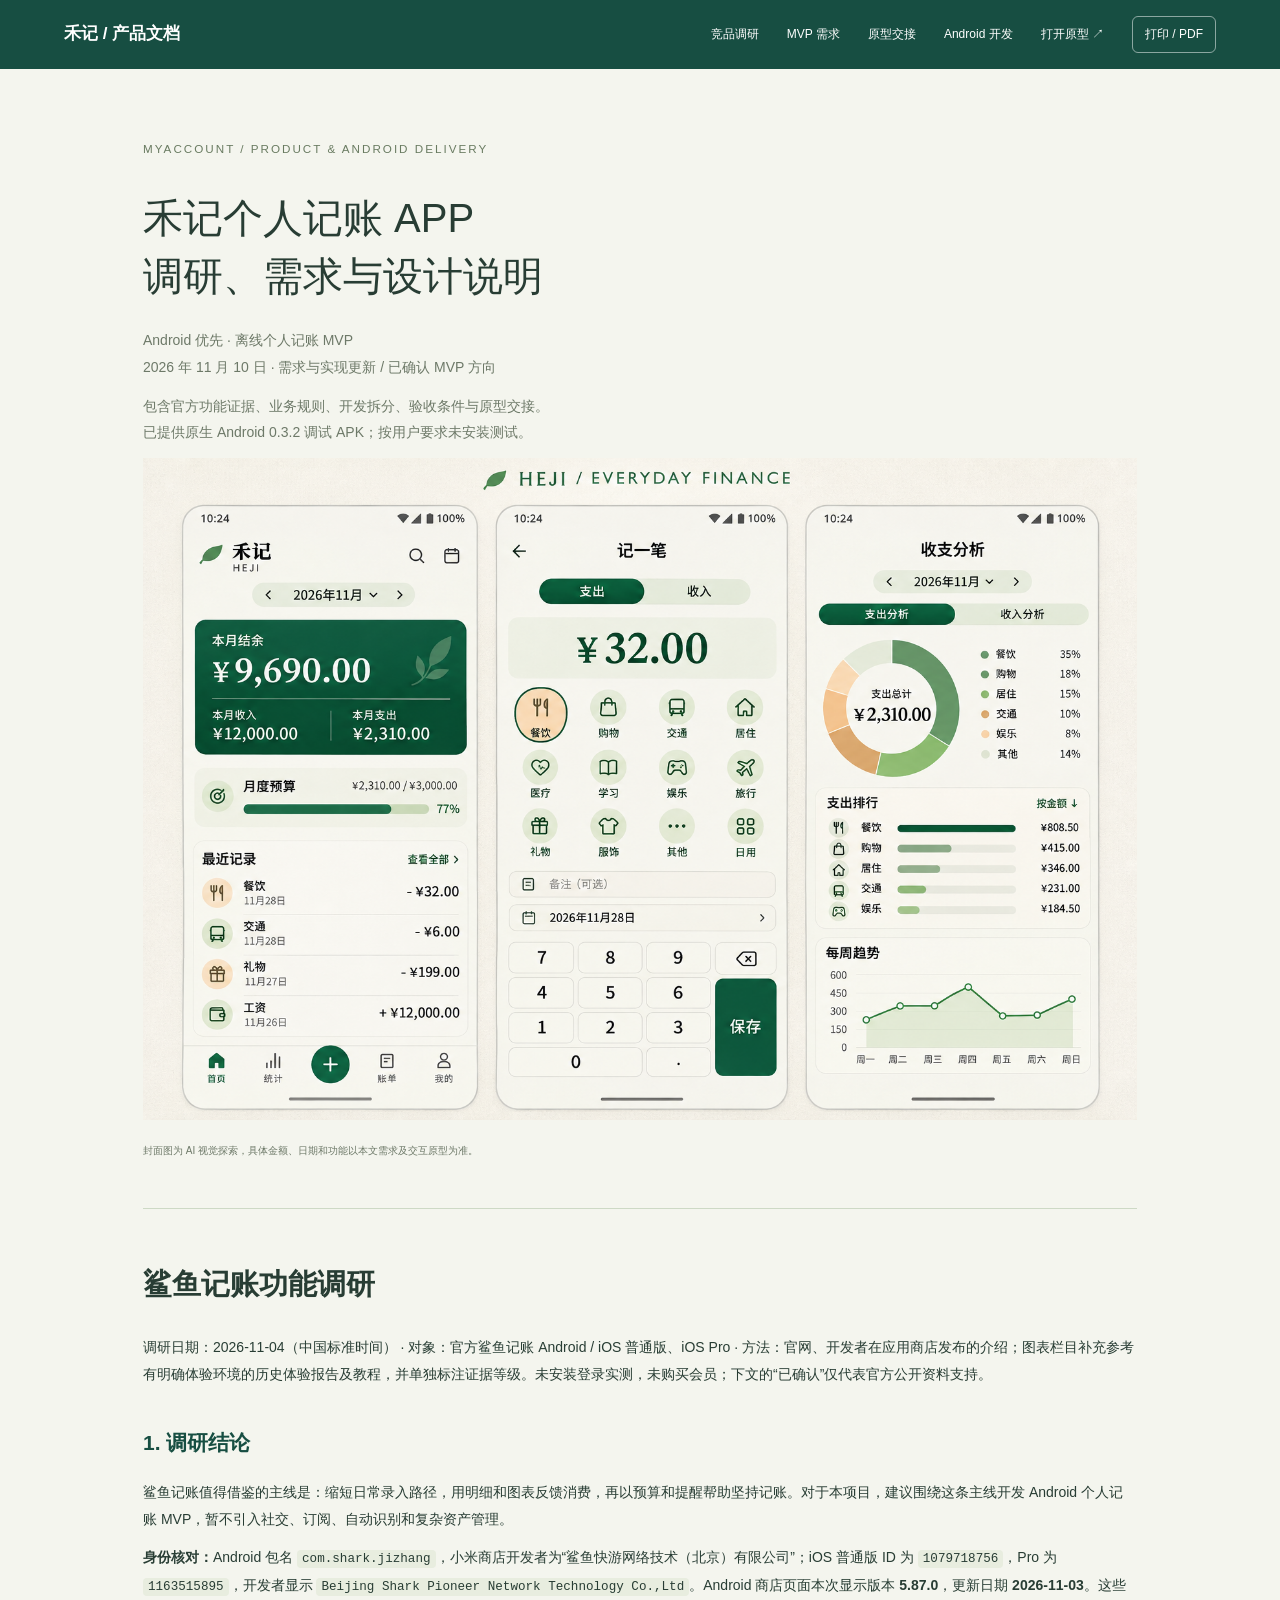
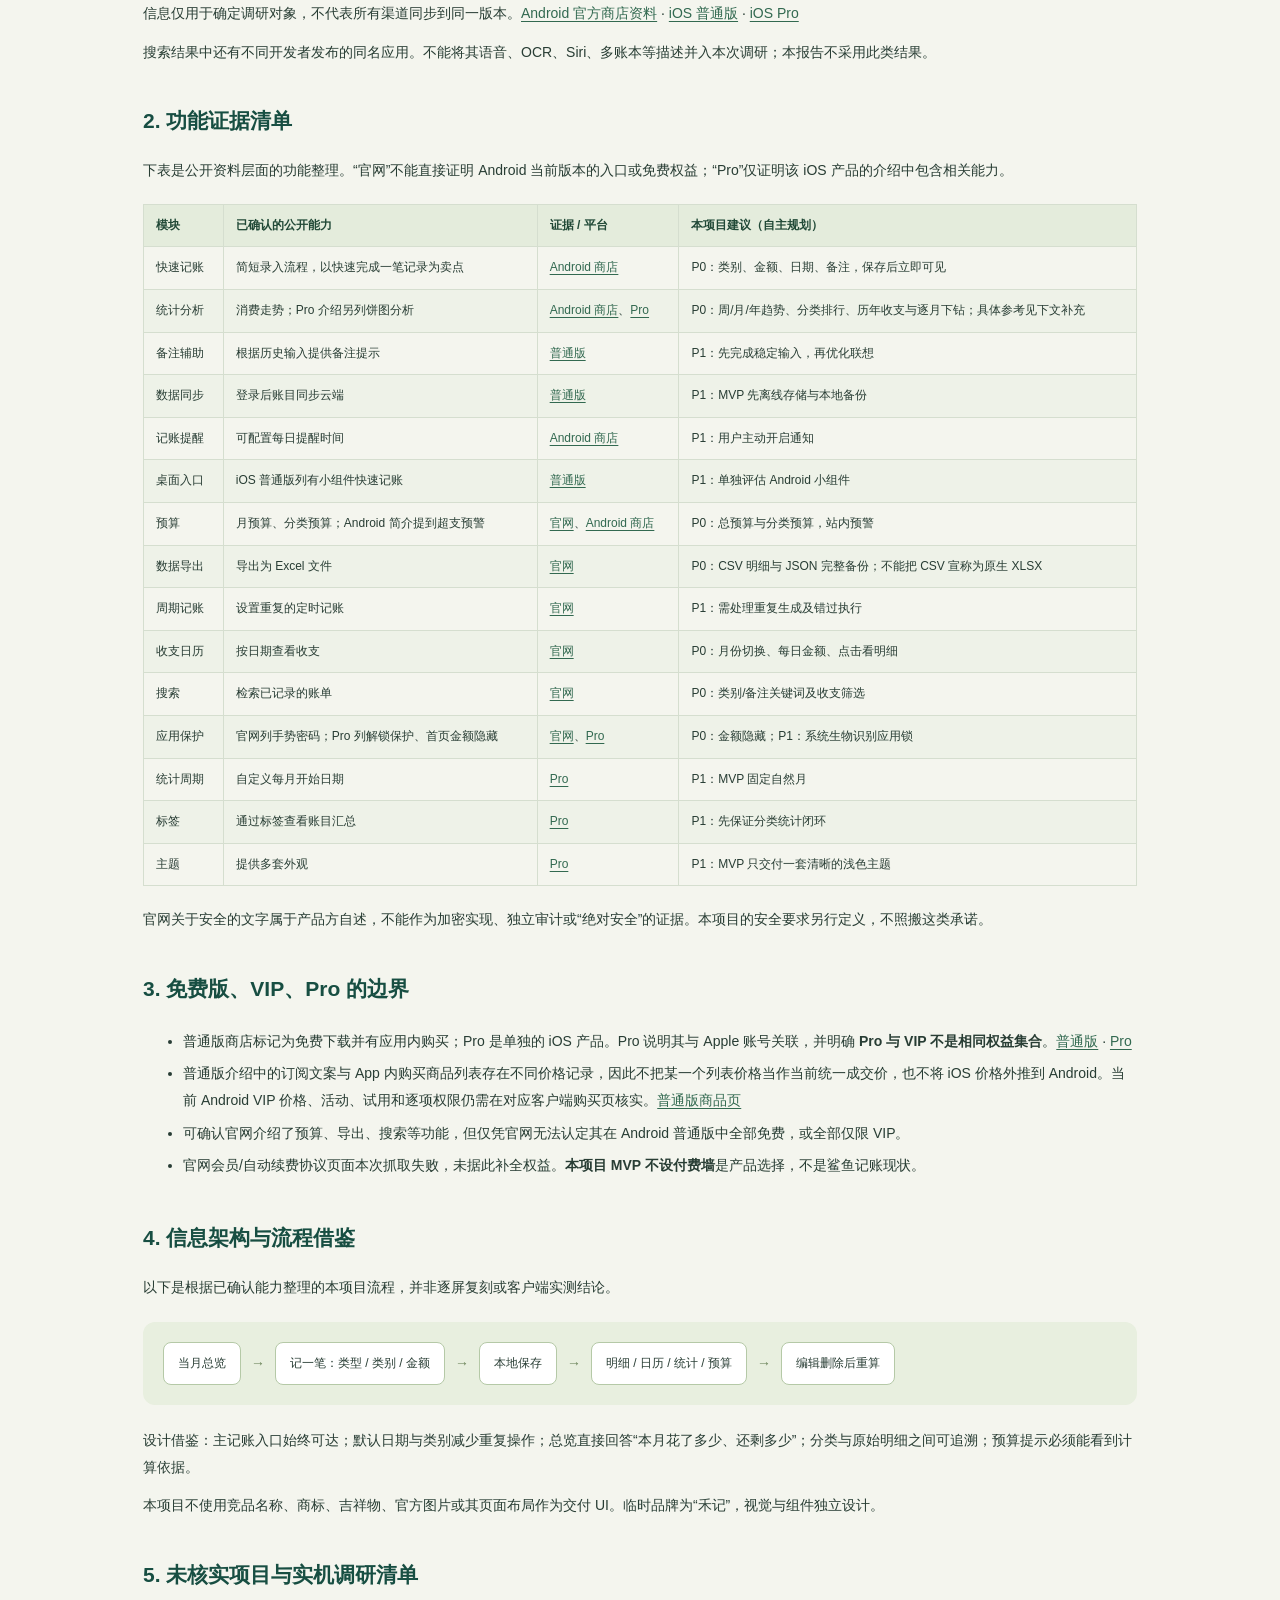
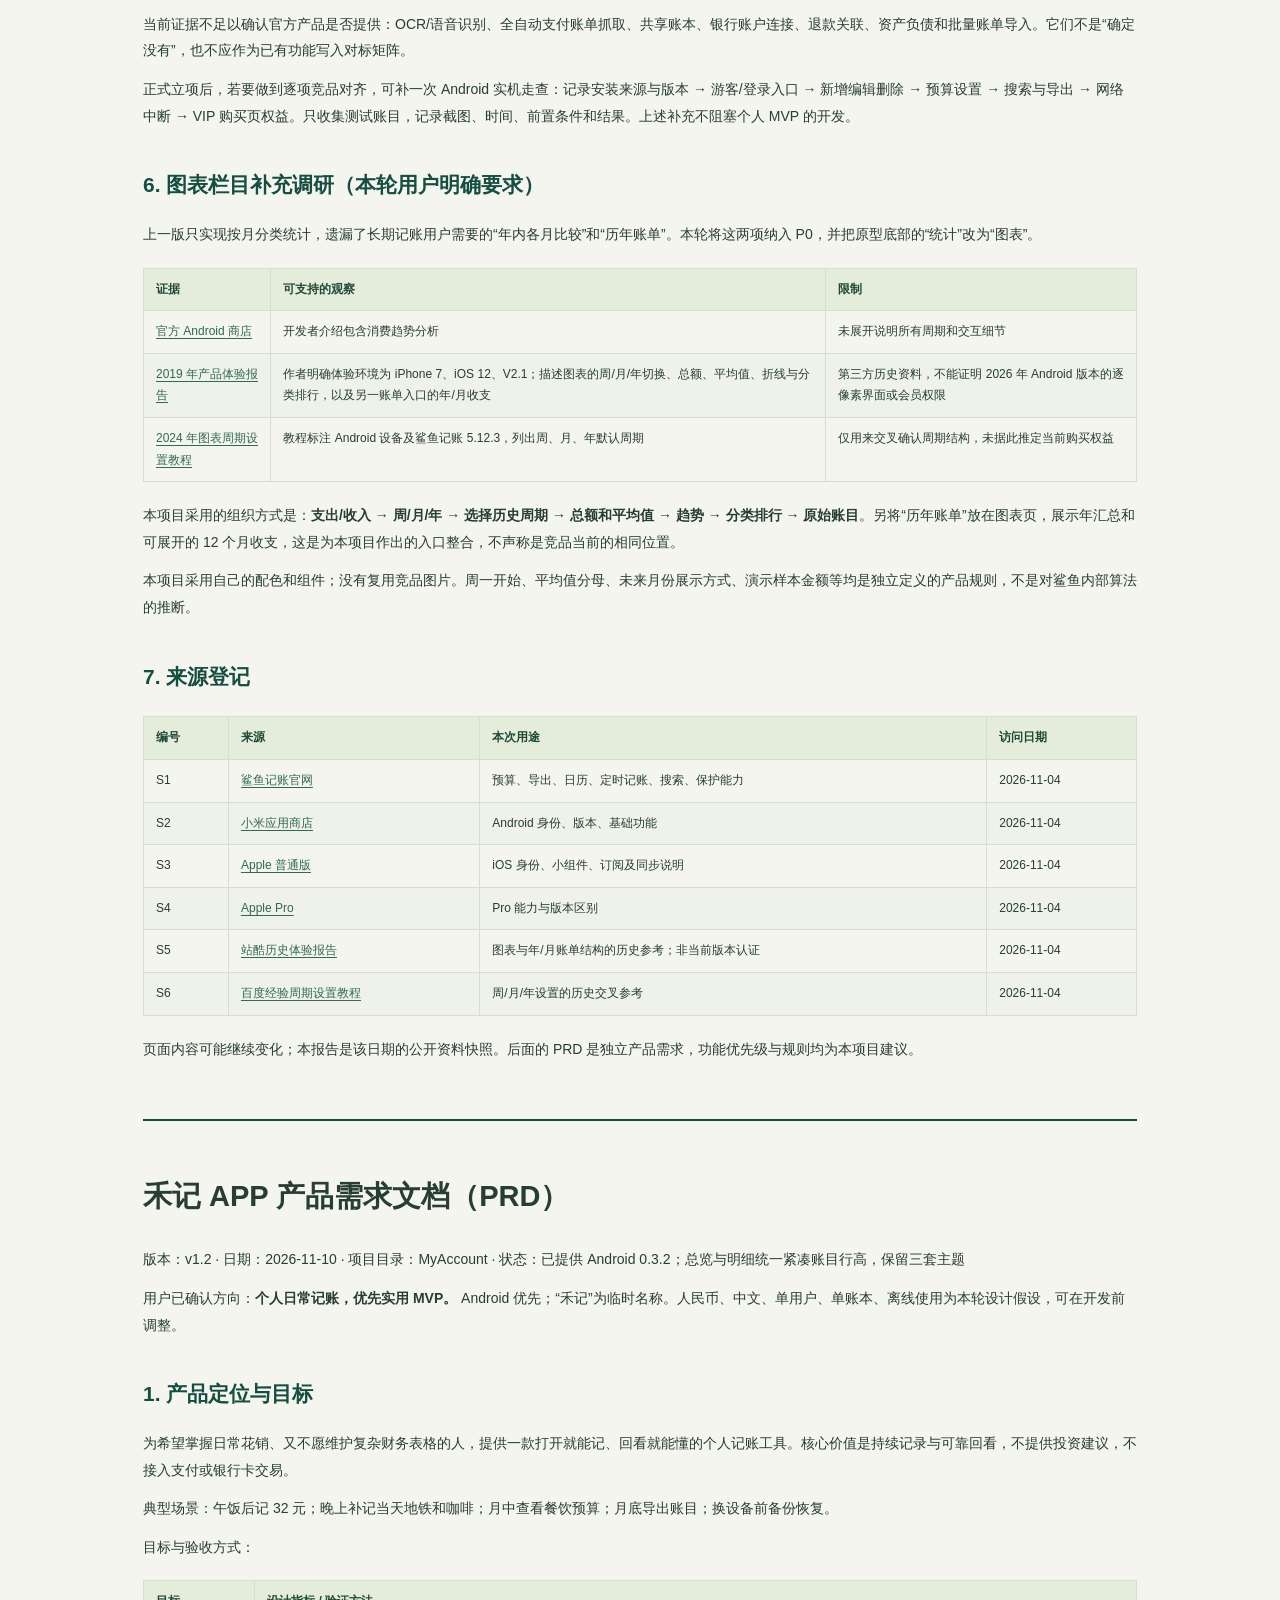
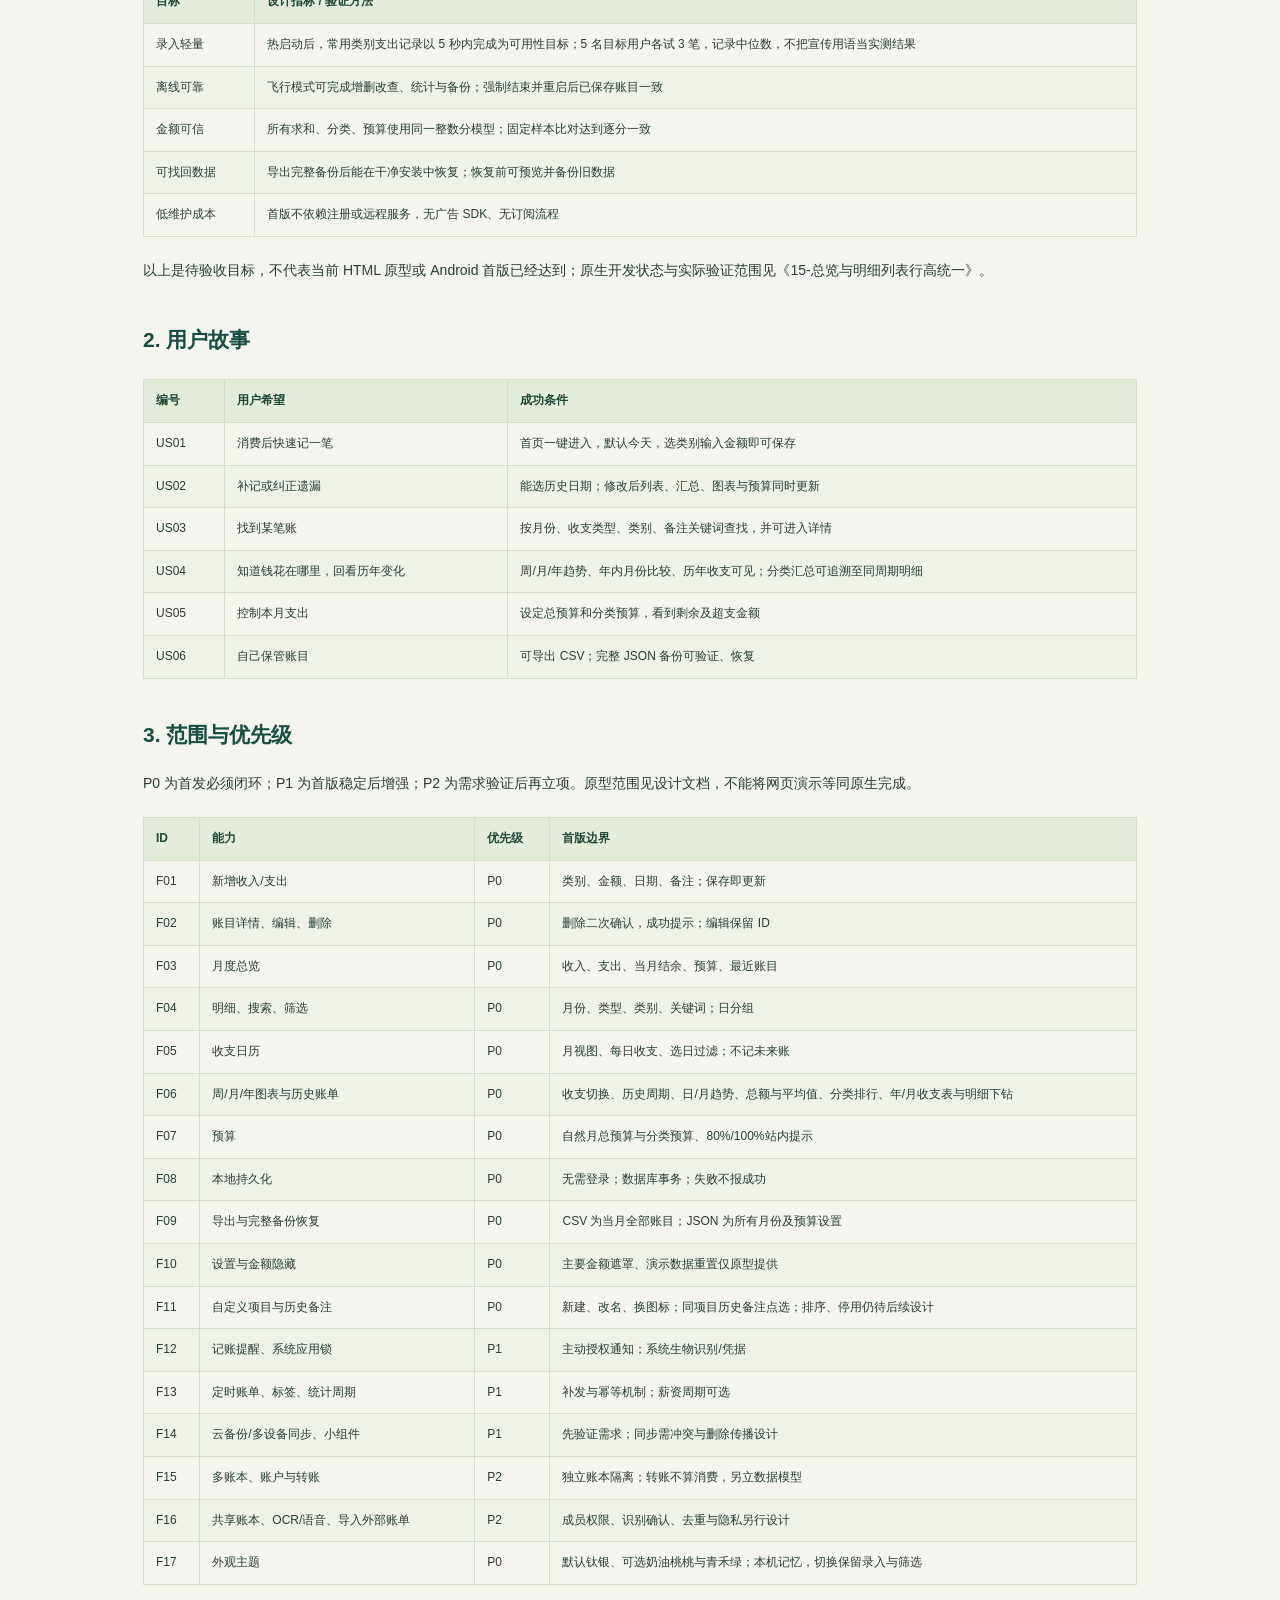
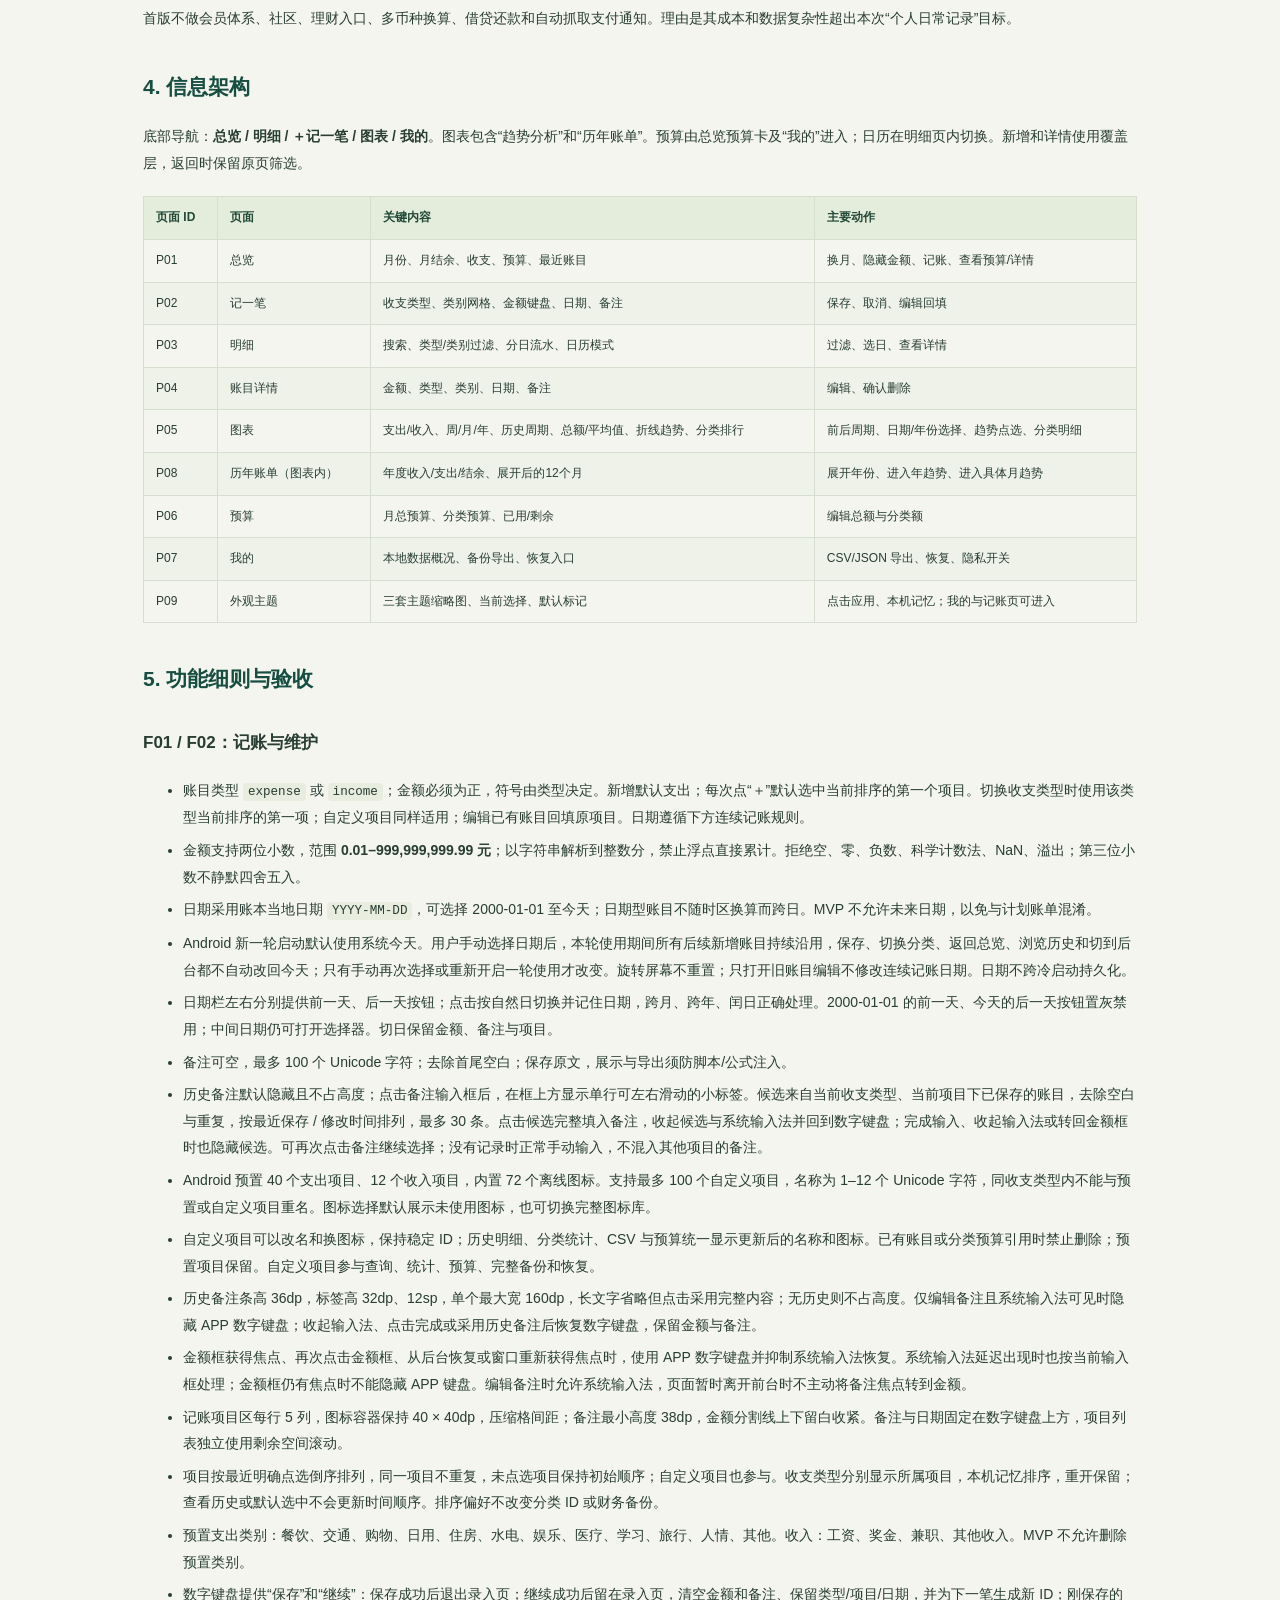
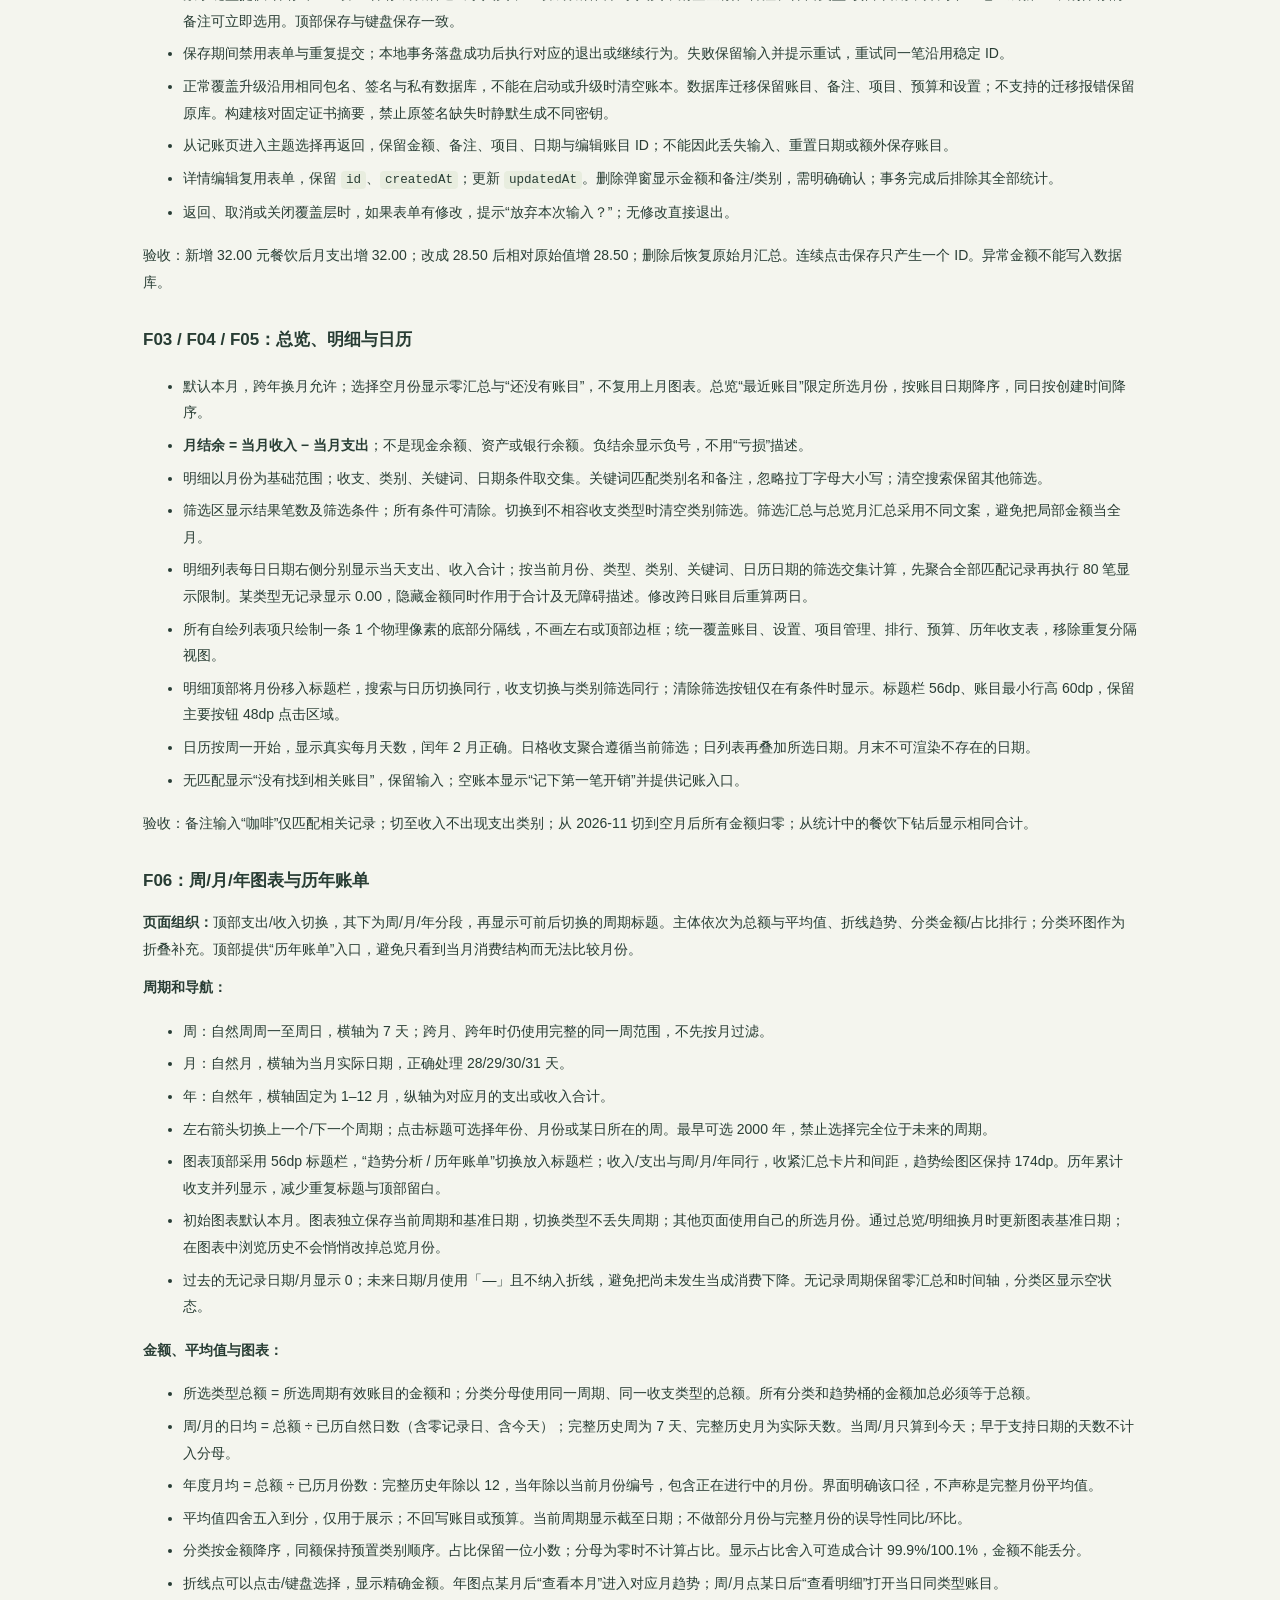
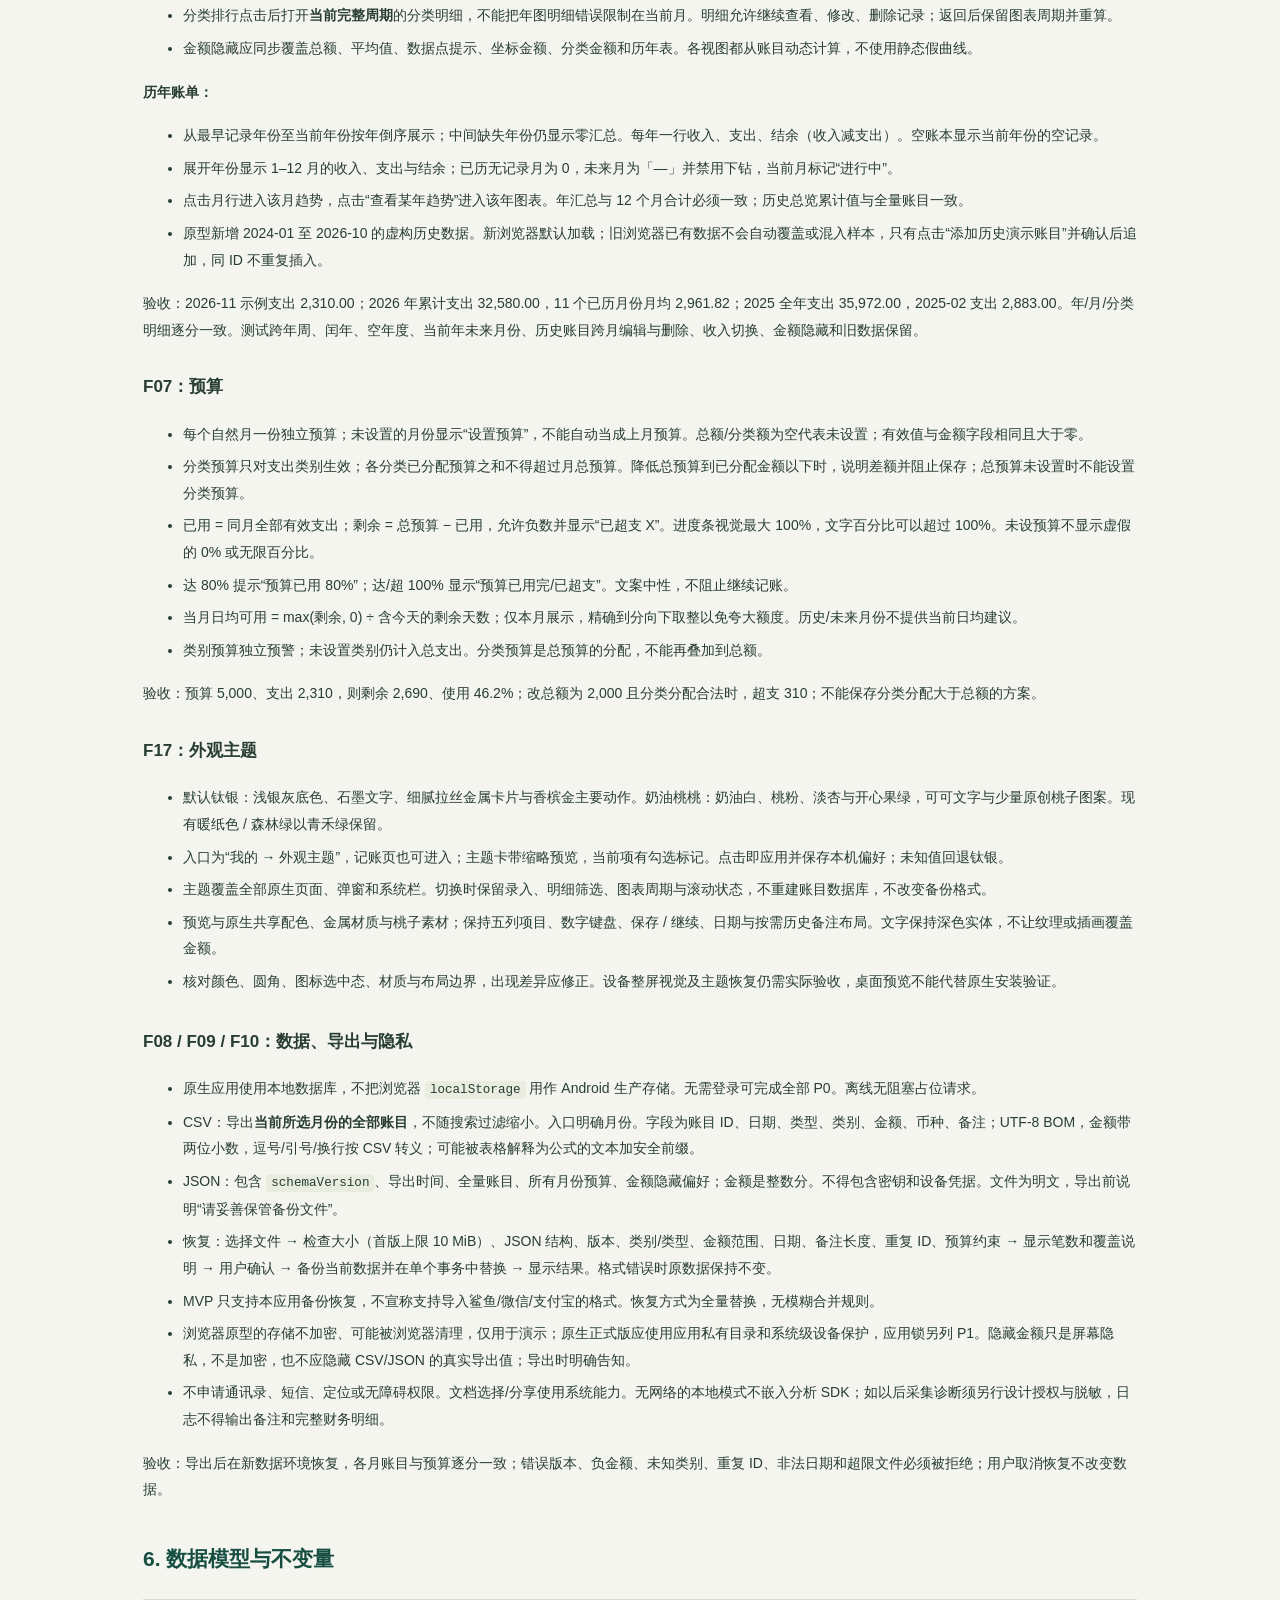
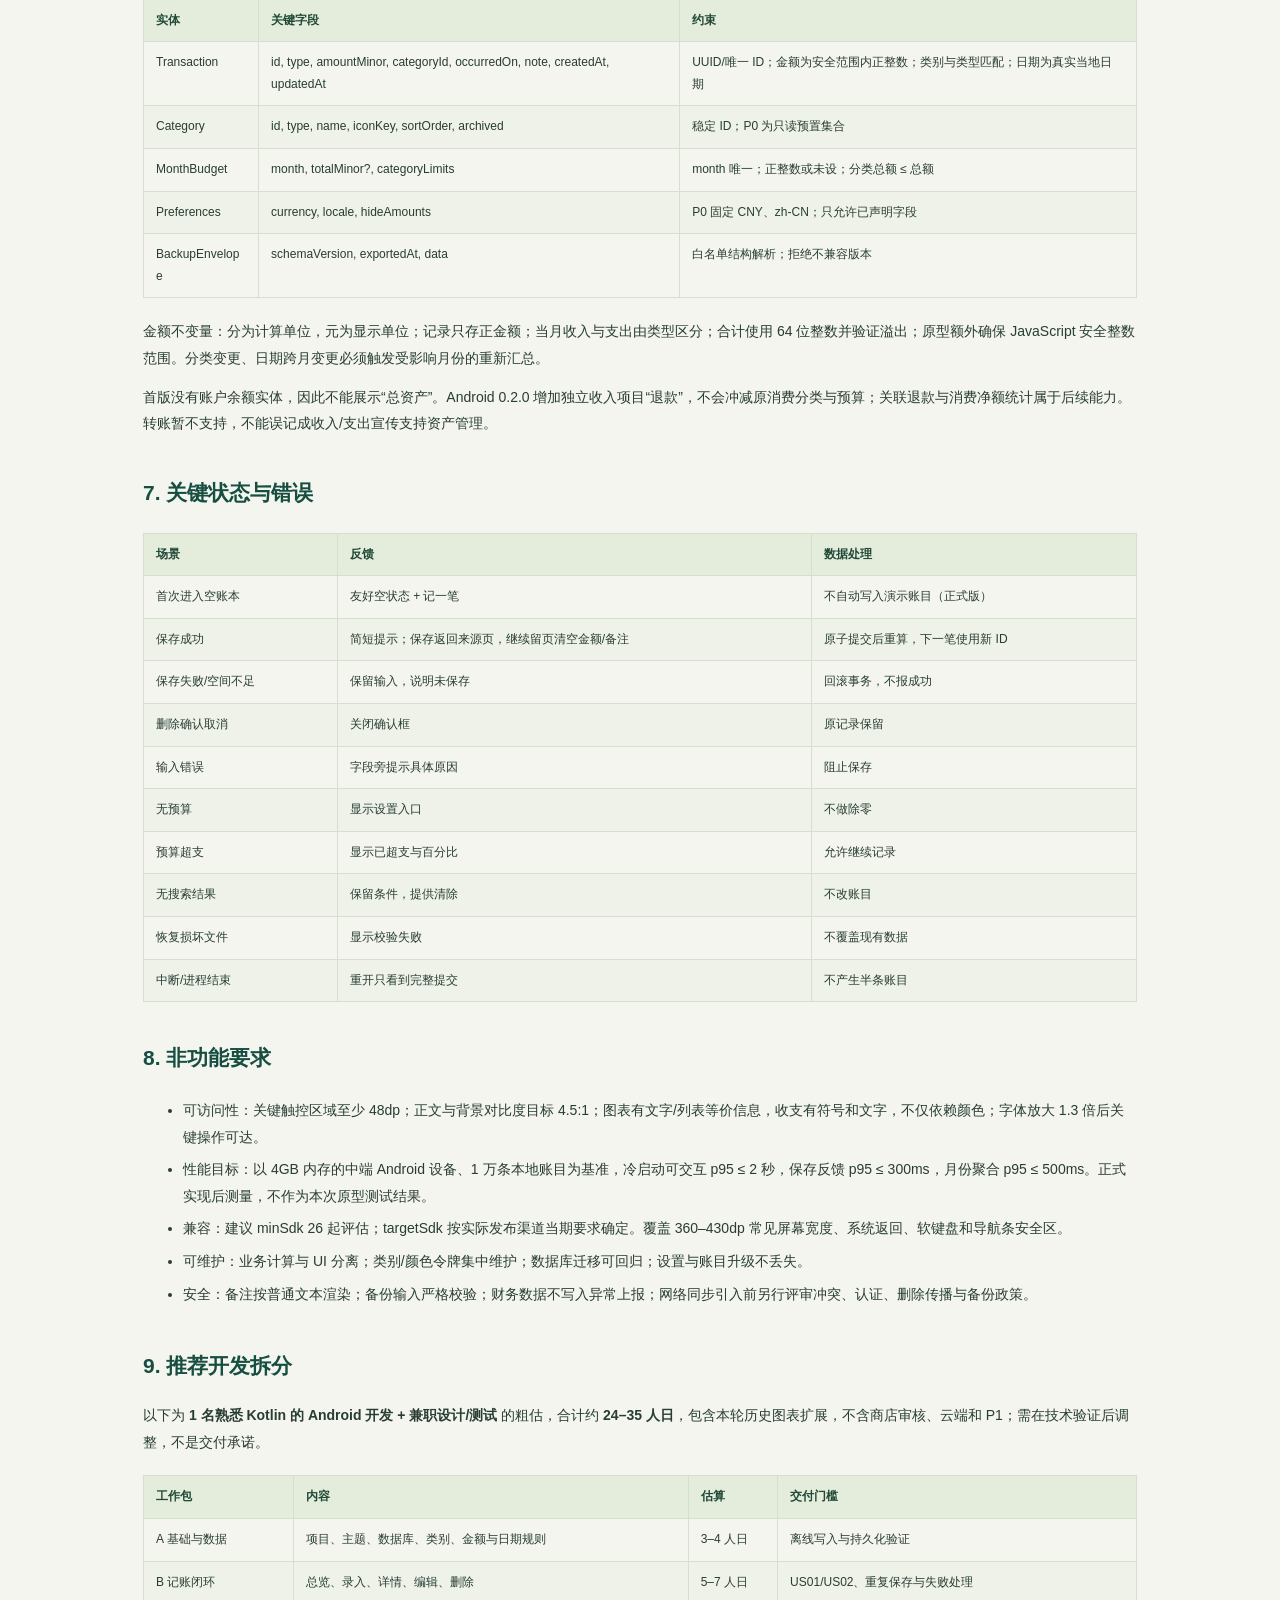
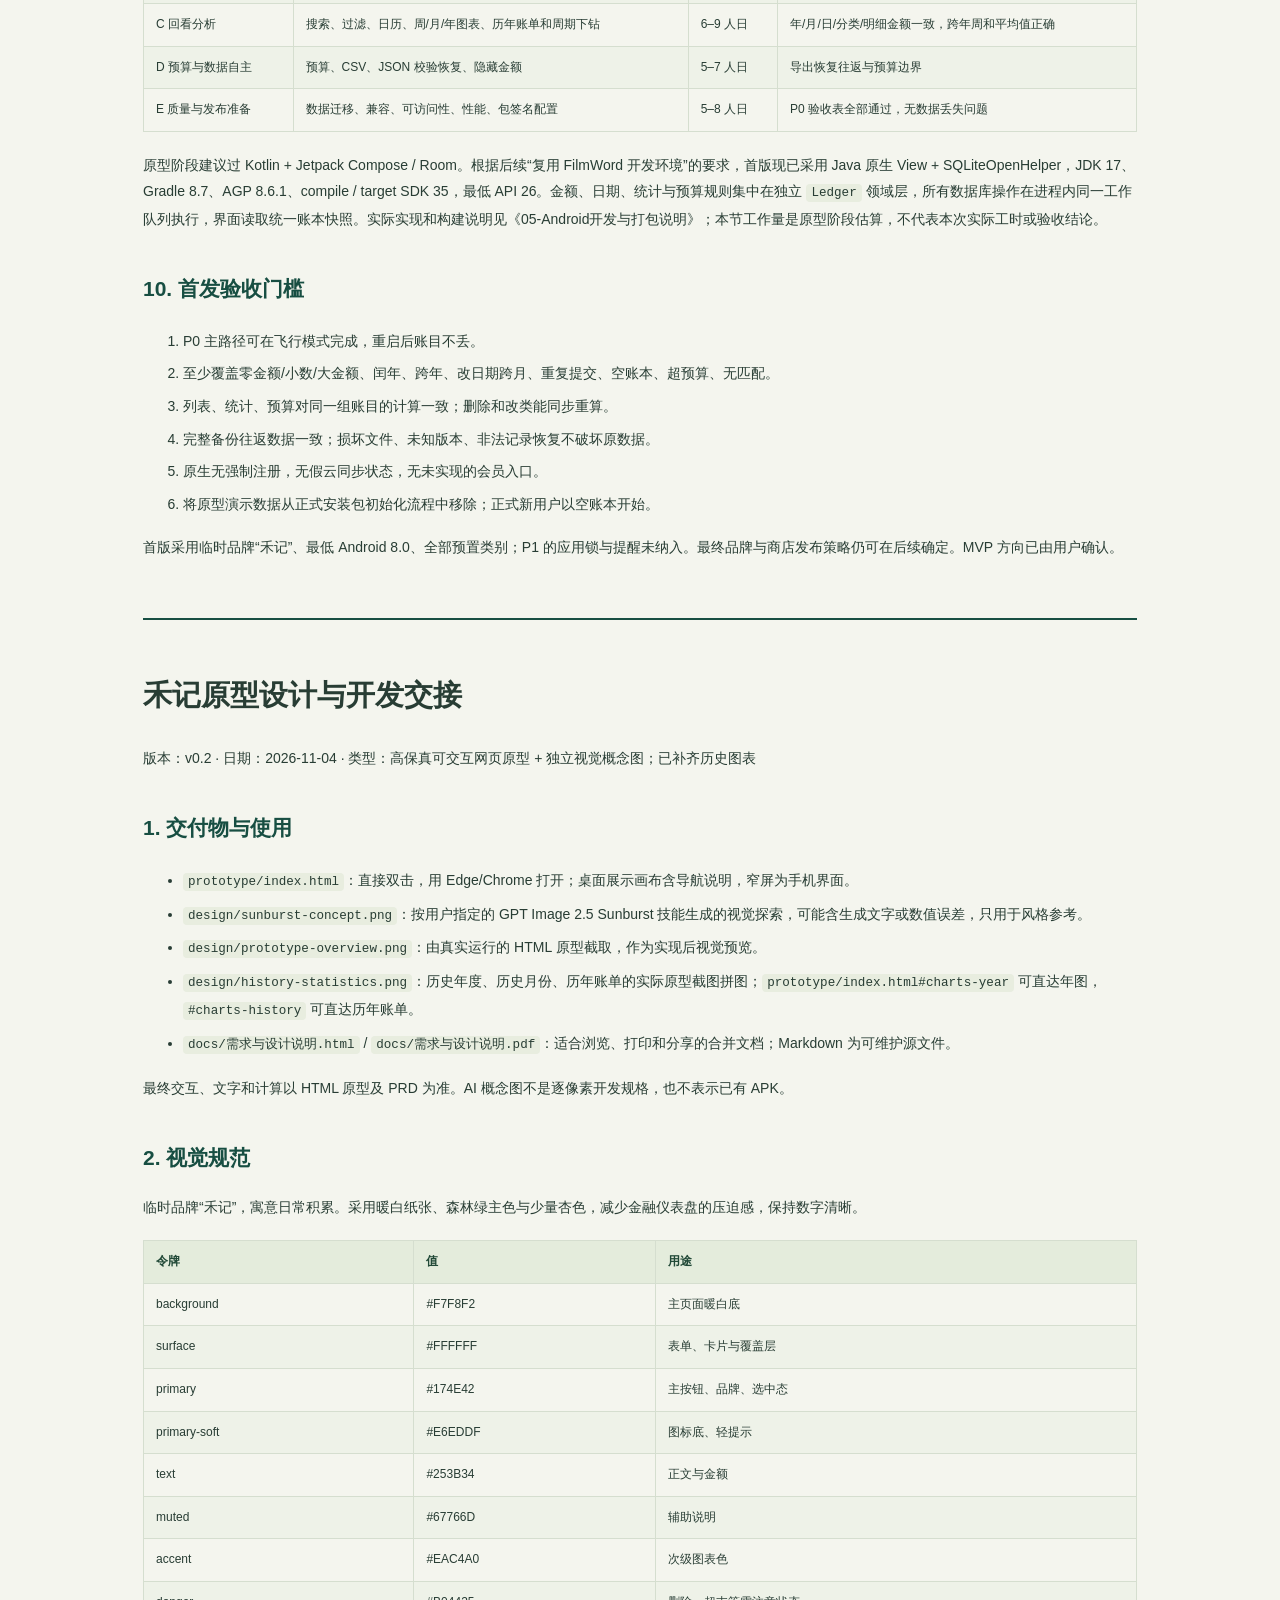
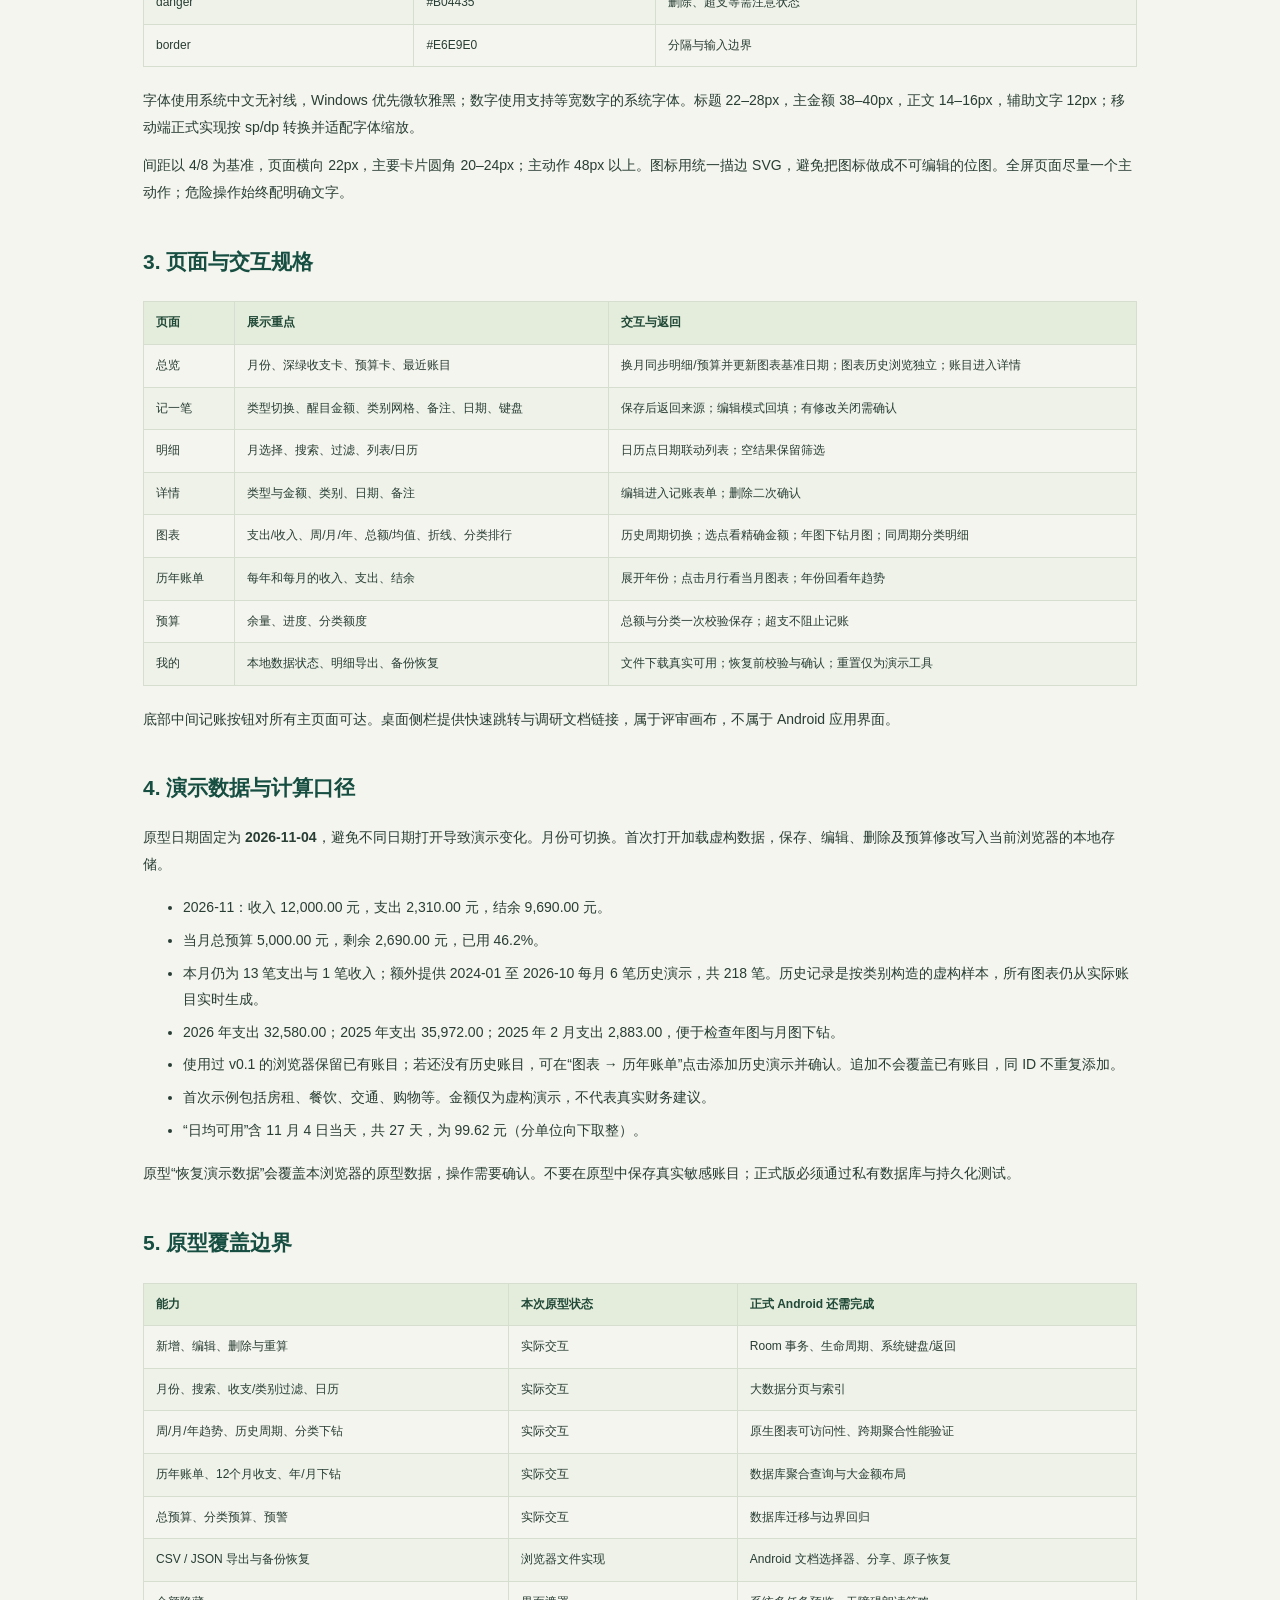
==== commit 15e292d4: "Unify overview and details entry rows at the compact details height" ====
--- a/docs/需求与设计说明.html
+++ b/docs/需求与设计说明.html
@@ -2,7 +2,7 @@
 *{box-sizing:border-box}html{scroll-behavior:smooth}body{margin:0;background:#f4f5ee;color:#283d34;font-family:"Microsoft YaHei","Segoe UI",sans-serif;font-size:14px;line-height:1.9}nav{position:sticky;top:0;z-index:3;background:#174e42;color:#fff;padding:16px 5%;display:flex;gap:28px;align-items:center;font-size:12px}nav a{color:#fff;text-decoration:none}nav strong{font-size:17px;margin-right:auto}main{max-width:1050px;margin:38px auto;padding:0 28px}.cover{padding:28px 0 36px;border-bottom:1px solid #cdd9c5}.cover small{letter-spacing:2px;color:#697b61}.cover h1{font-size:40px;font-weight:500;line-height:1.45}.cover p{color:#6d7968}article{scroll-margin-top:80px;padding:20px 0 45px}article+article{border-top:2px solid #174e42}h1{font-size:29px;margin:28px 0 22px}h2{font-size:21px;color:#174e42;margin:36px 0 16px}h3{font-size:17px;margin:28px 0 12px}p{margin:12px 0}table{border-collapse:collapse;width:100%;font-size:12px;margin:20px 0;line-height:1.8}th,td{border:1px solid #d5decf;padding:10px 12px;text-align:left;vertical-align:top;overflow-wrap:anywhere}th{background:#e4ecdc;color:#214937;font-weight:600}tbody tr:nth-child(even){background:#eef2e8}a{color:#326950;text-underline-offset:3px}li{padding:3px 0}code{background:#e8eddf;padding:2px 5px;border-radius:4px;font-family:Consolas,monospace;font-size:.9em;overflow-wrap:anywhere}pre{white-space:pre-wrap;background:#e8eddf;padding:18px;border-radius:12px;line-height:1.6;overflow:auto}pre code{padding:0}blockquote{border-left:3px solid #93ad84;margin:20px 0;padding:0 18px}img{max-width:100%}.print-button{border:1px solid #ffffff80;background:none;color:white;padding:6px 12px;border-radius:6px;cursor:pointer;font:inherit}.flow{display:flex;flex-wrap:wrap;gap:10px;margin:22px 0;padding:20px;background:#e8efdf;border-radius:12px}.flow span{background:white;border:1px solid #b5c9a7;border-radius:8px;padding:9px 14px;font-size:12px}.flow i{align-self:center;font-style:normal;color:#6d865c}.footer{padding:25px 0;color:#74846b;font-size:11px}
 @media(max-width:700px){nav{gap:12px;flex-wrap:wrap;padding:12px 18px}nav strong{width:100%}main{padding:0 17px;margin-top:20px}.cover h1{font-size:30px}h1{font-size:25px}table{display:block;overflow:auto}th,td{min-width:100px}.print-button{display:none}}
 @media print{@page{size:A4;margin:16mm 13mm 18mm}body{background:white;font-size:10px;line-height:1.7}nav{display:none}main{max-width:none;margin:0;padding:0}.cover{break-after:page;padding:30mm 0 0;border:0}.cover h1{font-size:32px}.cover img{margin-top:25px;width:100%}article{padding:0;scroll-margin:0}article+article{break-before:page;border:0}h1{font-size:23px}h2{font-size:16px;margin-top:22px}h3{font-size:13px}h1,h2,h3{break-after:avoid}table{font-size:9px;line-height:1.6;display:table}th,td{padding:6px;min-width:0}tr{break-inside:avoid}thead{display:table-header-group}pre{font-size:9px;break-inside:avoid}a{color:#28543d;text-decoration:none}.flow{break-inside:avoid}p{orphans:3;widows:3}.footer{display:none}}
-</style></head><body><nav><strong>禾记 / 产品文档</strong><a href="#research">竞品调研</a><a href="#prd">MVP 需求</a><a href="#design">原型交接</a><a href="#android">Android 开发</a><a href="../prototype/index.html">打开原型 ↗</a><button class="print-button" onclick="window.print()">打印 / PDF</button></nav><main><section class="cover"><small>MYACCOUNT / PRODUCT & ANDROID DELIVERY</small><h1>禾记个人记账 APP<br>调研、需求与设计说明</h1><p>Android 优先 · 离线个人记账 MVP<br>2026 年 11 月 10 日 · 需求与实现更新 / 已确认 MVP 方向</p><p>包含官方功能证据、业务规则、开发拆分、验收条件与原型交接。<br>已提供原生 Android 0.3.1 调试 APK；按用户要求未安装测试。</p><img src="../design/sunburst-concept.png" alt="Sunburst 原创视觉探索"><p style="font-size:10px">封面图为 AI 视觉探索，具体金额、日期和功能以本文需求及交互原型为准。</p></section><article id="research"><h1 id="_1">鲨鱼记账功能调研</h1>
+</style></head><body><nav><strong>禾记 / 产品文档</strong><a href="#research">竞品调研</a><a href="#prd">MVP 需求</a><a href="#design">原型交接</a><a href="#android">Android 开发</a><a href="../prototype/index.html">打开原型 ↗</a><button class="print-button" onclick="window.print()">打印 / PDF</button></nav><main><section class="cover"><small>MYACCOUNT / PRODUCT & ANDROID DELIVERY</small><h1>禾记个人记账 APP<br>调研、需求与设计说明</h1><p>Android 优先 · 离线个人记账 MVP<br>2026 年 11 月 10 日 · 需求与实现更新 / 已确认 MVP 方向</p><p>包含官方功能证据、业务规则、开发拆分、验收条件与原型交接。<br>已提供原生 Android 0.3.2 调试 APK；按用户要求未安装测试。</p><img src="../design/sunburst-concept.png" alt="Sunburst 原创视觉探索"><p style="font-size:10px">封面图为 AI 视觉探索，具体金额、日期和功能以本文需求及交互原型为准。</p></section><article id="research"><h1 id="_1">鲨鱼记账功能调研</h1>
 <p>调研日期：2026-11-04（中国标准时间） · 对象：官方鲨鱼记账 Android / iOS 普通版、iOS Pro · 方法：官网、开发者在应用商店发布的介绍；图表栏目补充参考有明确体验环境的历史体验报告及教程，并单独标注证据等级。未安装登录实测，未购买会员；下文的“已确认”仅代表官方公开资料支持。</p>
 <h2 id="1">1. 调研结论</h2>
 <p>鲨鱼记账值得借鉴的主线是：缩短日常录入路径，用明细和图表反馈消费，再以预算和提醒帮助坚持记账。对于本项目，建议围绕这条主线开发 Android 个人记账 MVP，暂不引入社交、订阅、自动识别和复杂资产管理。</p>
@@ -208,7 +208,7 @@
 </tbody>
 </table>
 <p>页面内容可能继续变化；本报告是该日期的公开资料快照。后面的 PRD 是独立产品需求，功能优先级与规则均为本项目建议。</p></article><article id="prd"><h1 id="app-prd">禾记 APP 产品需求文档（PRD）</h1>
-<p>版本：v1.1 · 日期：2026-11-10 · 项目目录：MyAccount · 状态：已提供 Android 0.3.1；钛银采用缎面雾银，保留奶油桃桃与青禾绿主题切换</p>
+<p>版本：v1.2 · 日期：2026-11-10 · 项目目录：MyAccount · 状态：已提供 Android 0.3.2；总览与明细统一紧凑账目行高，保留三套主题</p>
 <p>用户已确认方向：<strong>个人日常记账，优先实用 MVP。</strong> Android 优先；“禾记”为临时名称。人民币、中文、单用户、单账本、离线使用为本轮设计假设，可在开发前调整。</p>
 <h2 id="1">1. 产品定位与目标</h2>
 <p>为希望掌握日常花销、又不愿维护复杂财务表格的人，提供一款打开就能记、回看就能懂的个人记账工具。核心价值是持续记录与可靠回看，不提供投资建议，不接入支付或银行卡交易。</p>
@@ -244,7 +244,7 @@
 </tr>
 </tbody>
 </table>
-<p>以上是待验收目标，不代表当前 HTML 原型或 Android 首版已经达到；原生开发状态与实际验证范围见《14-缎面雾银材质更新》。</p>
+<p>以上是待验收目标，不代表当前 HTML 原型或 Android 首版已经达到；原生开发状态与实际验证范围见《15-总览与明细列表行高统一》。</p>
 <h2 id="2">2. 用户故事</h2>
 <table>
 <thead>
@@ -941,7 +941,80 @@
 <h2 id="7-android">7. Android 交接建议</h2>
 <p>原型阶段先约定独立领域层：金额解析、周/月/年范围、日/月聚合、历年收支、分类聚合、均值分母、预算计算、备份校验。网页 <code>stats.js</code> 负责图表页面，<code>domain.js</code> 负责周期和计算。后续原生实现采用 Java <code>Ledger</code> + SQLite + 原生 View，总览、图表、预算共用账本快照，具体文件与环境见《05-Android开发与打包说明》。</p>
 <p>需重点测试的不是按钮是否存在，而是记录跨月编辑、恢复中断、重复保存、非法备份与预算分配约束。原型中金额计算/导入校验已有可复用规则，但 JavaScript 实现不能直接视为 Android 生产代码。</p>
-<p>本文件记录 v0.2 网页原型的设计和验证边界。项目当前提供 Android Gradle 工程及 0.3.1 调试 APK，新版项目 / 图标、历史备注与连续记账规则见《06-项目图标与连续记账更新》，默认首项、保存后继续与日期按钮见《08-默认项目与连续保存更新》，每日收支合计及明细布局见《09-明细每日合计与紧凑布局更新》，列表与图表布局见《10-列表分隔线与图表紧凑布局更新》，备注横条与升级保留见《11-备注横条与升级数据保留更新》，后台恢复键盘与按需历史备注见《12-后台恢复与按需历史备注更新》，三套主题与视觉校对见《13-钛银与奶油桃桃主题更新》，最新银色材质见《14-缎面雾银材质更新》；按用户要求未安装测试。本文中的浏览器截图与交互结果不能作为原生应用的真机验证结果。后端、商店发布及真实支付授权不在首版范围内。</p></article><article id="android"><h1 id="android-031">禾记 Android 0.3.1：缎面雾银材质</h1>
+<p>本文件记录 v0.2 网页原型的设计和验证边界。项目当前提供 Android Gradle 工程及 0.3.2 调试 APK，新版项目 / 图标、历史备注与连续记账规则见《06-项目图标与连续记账更新》，默认首项、保存后继续与日期按钮见《08-默认项目与连续保存更新》，每日收支合计及明细布局见《09-明细每日合计与紧凑布局更新》，列表与图表布局见《10-列表分隔线与图表紧凑布局更新》，备注横条与升级保留见《11-备注横条与升级数据保留更新》，后台恢复键盘与按需历史备注见《12-后台恢复与按需历史备注更新》，三套主题与视觉校对见《13-钛银与奶油桃桃主题更新》，银色材质见《14-缎面雾银材质更新》，最新列表行高统一见《15-总览与明细列表行高统一》；按用户要求未安装测试。本文中的浏览器截图与交互结果不能作为原生应用的真机验证结果。后端、商店发布及真实支付授权不在首版范围内。</p></article><article id="android"><h1 id="android-032">禾记 Android 0.3.2：总览与明细列表行高统一</h1>
+<p>更新日期：2026-11-10。按用户要求，总览的最近账目列表采用明细页的紧凑尺寸。</p>
+<h2 id="_1">调整内容</h2>
+<p>总览和明细原本共用 <code>MainActivity.entryRow</code>，但组件按当前页面设置不同的上下留白与最小高度。本轮去掉该分支，所有账目行统一使用明细页的参数：</p>
+<table>
+<thead>
+<tr>
+<th>参数</th>
+<th>总览原值</th>
+<th>统一后</th>
+</tr>
+</thead>
+<tbody>
+<tr>
+<td>最小行高</td>
+<td>68dp</td>
+<td>60dp</td>
+</tr>
+<tr>
+<td>上下留白</td>
+<td>各 12dp</td>
+<td>各 8dp</td>
+</tr>
+</tbody>
+</table>
+<p>图标尺寸、字号、金额对齐与底部单条分隔线沿用原样。钛银、奶油桃桃和青禾绿均生效。保留最小高度布局，以便系统字体放大时内容自然撑开。浏览器主题样板同步收紧总览账目行。</p>
+<p><a href="../design/themes/preview.html">打开主题预览</a> · <a href="../design/themes/titanium/browser-preview.png">查看总览截图</a></p>
+<h2 id="_2">安装包</h2>
+<table>
+<thead>
+<tr>
+<th>项目</th>
+<th>结果</th>
+</tr>
+</thead>
+<tbody>
+<tr>
+<td>文件</td>
+<td><code>artifacts/Heji-0.3.2-debug.apk</code></td>
+</tr>
+<tr>
+<td>版本</td>
+<td><code>0.3.2</code> / versionCode <code>11</code></td>
+</tr>
+<tr>
+<td>大小</td>
+<td>186,617 字节</td>
+</tr>
+<tr>
+<td>SHA-256</td>
+<td><code>C5DA414856EB695A55A2CE106931B9EBBDCECCA62A194E6E10F5CB14B24C0AF0</code></td>
+</tr>
+<tr>
+<td>签名证书 SHA-256</td>
+<td><code>0323C9F59297351811D628DD8176F6A6967DE7E7D0FF483949A08F62B4E730C7</code></td>
+</tr>
+<tr>
+<td>系统</td>
+<td>Android 8.0 / API 26 及以上；目标 API 35</td>
+</tr>
+</tbody>
+</table>
+<p>沿用原包名、签名和数据库版本 2；直接覆盖升级保留原账目，不要先卸载或清除应用数据。</p>
+<h2 id="_3">实际验证</h2>
+<ul>
+<li>Android 构建与打包通过；Lint 0 错误、0 警告。</li>
+<li>APK 签名验证通过，证书与旧版一致；版本号和最低系统要求已核对。</li>
+<li>既有主题资源及浏览器检查 71 项通过，并查看了更新后的总览浏览器截图。</li>
+<li>源码核对：总览与明细调用同一账目行组件，已移除页面分支，两页使用相同最小高度与留白。</li>
+</ul>
+<p>按用户此前要求，<strong>未安装到手机或模拟器测试</strong>。浏览器截图不代表 Android 设备渲染结果。</p></article><article id="android-satin"><h1 id="android-031">禾记 Android 0.3.1：缎面雾银材质</h1>
+<blockquote>
+<p>本文件记录 0.3.1；当前 0.3.2 的列表行高调整见 <a href="15-总览与明细列表行高统一.md">15-总览与明细列表行高统一.md</a>。</p>
+</blockquote>
 <p>更新日期：2026-11-10。针对银色斜向亮带在分类宫格和数字键盘重复出现、整页反光过强的问题，将默认钛银主题调整为柔和的缎面雾银。</p>
 <h2 id="_1">外观调整</h2>
 <ul>
@@ -1000,7 +1073,7 @@
 <p>执行入口：<code>scripts/build-theme-assets.py</code>、<code>scripts/build-android.ps1</code>、<code>scripts/review-themes.py</code>、<code>scripts/check-ledger.ps1</code>、<code>scripts/check-upgrade.py</code>。主题检查记录见 <code>design/themes/review-results.json</code>。</p>
 <p>按用户此前要求，<strong>未安装到手机或模拟器测试</strong>。原生与浏览器的材质图片已核对一致，浏览器的整页外观已查看；原生字体、阴影和系统界面的实际渲染仍以设备显示为准。</p></article><article id="android-themes"><h1 id="android-030">禾记 Android 0.3.0：钛银、奶油桃桃与主题切换</h1>
 <blockquote>
-<p>本文件记录 0.3.0；当前 0.3.1 的银色材质调整见 <a href="14-缎面雾银材质更新.md">14-缎面雾银材质更新.md</a>。</p>
+<p>本文件记录 0.3.0；0.3.1 的银色材质调整见 <a href="14-缎面雾银材质更新.md">14-缎面雾银材质更新.md</a>。</p>
 </blockquote>
 <p>更新日期：2026-11-10。根据用户确认的 Sunburst 风格样板，将金属“钛银”和可爱“奶油桃桃”接入原生 APK，并保留“青禾绿”。</p>
 <h2 id="1">1. 安装包</h2>
@@ -1100,7 +1173,7 @@
 <p><img alt="钛银 Sunburst 风格图" src="../design/themes/titanium/sunburst-styleboard.png" /></p>
 <p>奶油桃桃可爱主题：</p>
 <p><img alt="奶油桃桃 Sunburst 风格图" src="../design/themes/peach/sunburst-styleboard.png" /></p></article><article id="android-ime"><h1 id="android-026">禾记 Android 0.2.6：后台恢复使用金额键盘，点击后显示历史备注</h1>
-<p>本页保留 0.2.6 的交付记录。当前版本 0.3.0 的主题切换、APK 与校对结果见 <a href="14-缎面雾银材质更新.md">14-缎面雾银材质更新.md</a>。</p>
+<p>本页保留 0.2.6 的交付记录。当前版本 0.3.0 的主题切换、APK 与校对结果见 <a href="15-总览与明细列表行高统一.md">15-总览与明细列表行高统一.md</a>。</p>
 <p>更新日期：2026-11-10。本版处理从后台切回记账页时金额框误弹系统输入法的问题，并将历史备注改为编辑备注时显示。</p>
 <h2 id="1">1. 当前安装包</h2>
 <table>
@@ -1164,7 +1237,7 @@
 <li>APK 签名验证通过，证书与固定摘要一致；包名、versionCode <code>8</code>、最低系统 API 26、目标系统 API 35 已核对。</li>
 </ul>
 <p>按用户要求，<strong>没有安装到手机或模拟器测试</strong>。上述桌面检查验证账务、备份、SQL 和构建保护；后台恢复、系统输入法切换、候选滑动及覆盖安装尚未做设备验证。</p></article><article id="android-notes"><h1 id="android-025">禾记 Android 0.2.5：键盘恢复、历史备注横条与升级保留数据</h1>
-<p>本页保留 0.2.5 的交付记录。当前版本 0.3.0 的主题切换、APK 与校对结果见 <a href="14-缎面雾银材质更新.md">14-缎面雾银材质更新.md</a>。</p>
+<p>本页保留 0.2.5 的交付记录。当前版本 0.3.0 的主题切换、APK 与校对结果见 <a href="15-总览与明细列表行高统一.md">15-总览与明细列表行高统一.md</a>。</p>
 <p>更新日期：2026-11-10。修复输入备注后收起系统输入法时数字键盘不恢复的问题，将历史备注改为单行横向候选，并检查正常覆盖升级的数据保留条件。</p>
 <h2 id="1">1. 当前安装包</h2>
 <table>
@@ -1238,7 +1311,7 @@
 <p>升级检查使用桌面 SQLite 临时样本和隔离的签名检查目录，不读取手机上的账本。它验证 SQL 和构建保护，不能代替 Android 实际安装升级测试。</p>
 <p>按用户要求，<strong>未安装到手机或模拟器</strong>；输入法收起动画、滑动标签及覆盖安装的实际设备行为尚未验证。</p>
 <p>上一版列表单线与图表布局见 <a href="10-列表分隔线与图表紧凑布局更新.md">10-列表分隔线与图表紧凑布局更新.md</a>。</p></article><article id="android-charts"><h1 id="android-024">禾记 Android 0.2.4：列表单线分隔与图表紧凑布局</h1>
-<p>本页保留 0.2.4 的交付记录。当前版本 0.3.0 的主题切换、APK 与校对结果见 <a href="14-缎面雾银材质更新.md">14-缎面雾银材质更新.md</a>。</p>
+<p>本页保留 0.2.4 的交付记录。当前版本 0.3.0 的主题切换、APK 与校对结果见 <a href="15-总览与明细列表行高统一.md">15-总览与明细列表行高统一.md</a>。</p>
 <p>日期：2026-11-04。根据用户反馈，去除列表项左右竖线，解决相邻项横线叠加的问题，并减少图表页顶部占用。</p>
 <h2 id="1">1. 当前安装包</h2>
 <table>
@@ -1347,7 +1420,7 @@
 </ul>
 <p>按用户要求，<strong>未安装到手机或模拟器</strong>。单像素线条、点击反馈、切换栏和不同屏幕 / 字体下的实际外观尚未做设备验证；编译与桌面规则检查不等同原生界面测试。</p>
 <p>上一版每日合计与明细布局见 <a href="09-明细每日合计与紧凑布局更新.md">09-明细每日合计与紧凑布局更新.md</a>。</p></article><article id="android-bills"><h1 id="android-023">禾记 Android 0.2.3：明细每日合计与紧凑布局</h1>
-<p>本页保留 0.2.3 的交付记录。当前版本 0.3.0 的主题切换、APK 与校对结果见 <a href="14-缎面雾银材质更新.md">14-缎面雾银材质更新.md</a>。</p>
+<p>本页保留 0.2.3 的交付记录。当前版本 0.3.0 的主题切换、APK 与校对结果见 <a href="15-总览与明细列表行高统一.md">15-总览与明细列表行高统一.md</a>。</p>
 <p>日期：2026-11-04。根据用户反馈，在明细页每日日期右侧显示当天合计，并减少顶部占用和列表留白。</p>
 <h2 id="1">1. 当前安装包</h2>
 <table>
@@ -1455,7 +1528,7 @@
 </ul>
 <p>按用户要求，<strong>未安装到手机或模拟器</strong>。日期右侧排版、字体放大、日历切换及不同屏幕的实际显示尚未做设备验证；桌面规则检查只验证数据计算。</p>
 <p>上一版默认首项、“保存 / 继续”及日期按钮见 <a href="08-默认项目与连续保存更新.md">08-默认项目与连续保存更新.md</a>。</p></article><article id="android-entry"><h1 id="android-022">禾记 Android 0.2.2：默认项目、连续保存与日期切换</h1>
-<p>本页保留 0.2.2 的交付记录。当前版本 0.3.0 的主题切换、APK 与校对结果见 <a href="14-缎面雾银材质更新.md">14-缎面雾银材质更新.md</a>。</p>
+<p>本页保留 0.2.2 的交付记录。当前版本 0.3.0 的主题切换、APK 与校对结果见 <a href="15-总览与明细列表行高统一.md">15-总览与明细列表行高统一.md</a>。</p>
 <p>日期：2026-11-04。根据用户反馈，调整新增账目的默认项目，将数字键盘的保存操作拆成“保存”和“继续”，并增加前一天、后一天按钮。</p>
 <h2 id="1">1. 当前安装包</h2>
 <table>
@@ -1541,7 +1614,7 @@
 </ul>
 <p>按用户要求，<strong>未安装到手机或模拟器</strong>。连续保存按钮、输入法、屏幕旋转恢复及日期栏的实际设备交互尚未验证；上述桌面检查验证的是独立规则，不能代替原生界面测试。</p>
 <p>上一版布局与最近项目排序见 <a href="07-记账页布局与最近项目更新.md">07-记账页布局与最近项目更新.md</a>；项目、图标、历史备注与日期记忆见 <a href="06-项目图标与连续记账更新.md">06-项目图标与连续记账更新.md</a>。</p></article><article id="android-layout"><h1 id="android-021">禾记 Android 0.2.1：记账页布局与最近项目</h1>
-<p>本页保留 0.2.1 的交付记录。当前版本 0.3.0 的主题切换、APK 与校对结果见 <a href="14-缎面雾银材质更新.md">14-缎面雾银材质更新.md</a>。</p>
+<p>本页保留 0.2.1 的交付记录。当前版本 0.3.0 的主题切换、APK 与校对结果见 <a href="15-总览与明细列表行高统一.md">15-总览与明细列表行高统一.md</a>。</p>
 <p>日期：2026-11-04。根据用户反馈，调整点击“＋”后的记账页，解决日期只露出一部分的问题，并加入按最近选择排列项目。</p>
 <h2 id="1">1. 当前安装包</h2>
 <table>
@@ -1665,7 +1738,7 @@
 <li>APK 签名核验通过，版本号 / 包名 / 系统要求已核对，沿用原调试签名。</li>
 </ul>
 <p>按用户此前要求，未安装到手机或模拟器。日期固定区域、不同屏幕高度、字体放大及输入法切换的实际显示效果尚未实机验证。现有的项目、图标、历史备注与连续日期功能说明见 <a href="06-项目图标与连续记账更新.md">06-项目图标与连续记账更新.md</a>；最初工具链记录见 <a href="05-Android开发与打包说明.md">05-Android开发与打包说明.md</a>。</p></article><article id="android-features"><h1 id="android-020">禾记 Android 0.2.0：项目、图标与连续记账</h1>
-<p>本页保留 0.2.0 的功能与构建记录。当前版本 0.3.0 的主题切换、APK 与校对结果见 <a href="14-缎面雾银材质更新.md">14-缎面雾银材质更新.md</a>。</p>
+<p>本页保留 0.2.0 的功能与构建记录。当前版本 0.3.0 的主题切换、APK 与校对结果见 <a href="15-总览与明细列表行高统一.md">15-总览与明细列表行高统一.md</a>。</p>
 <p>日期：2026-11-04。根据用户追加需求，扩充记账项目和图标，增加自定义项目、同项目历史备注，以及连续记账的日期记忆。继续复用 FilmWord 工具链；按用户要求未安装到手机或模拟器。</p>
 <h2 id="1">1. 当前安装包</h2>
 <table>
@@ -1793,7 +1866,7 @@
 </code></pre>
 <p>备份桌面检查使用当前电脑缓存中的 <code>org.json 20240303</code>，不随 APK 分发。Android 平台 JSON 实现、实际 SQLite 升级、历史备注下拉与输入法交互、嵌套滚动、旋转及进程回收仍需后续设备验证；桌面检查不等同于真机验收。</p>
 <p>新增源码：<code>IconCatalog.java</code>（图标库）、<code>CategoryActivity.java</code>（项目管理与图标选择）、<code>EntrySession.java</code>（记账日期会话）。原有 <code>Ledger</code>、<code>LedgerStore</code>、<code>BackupCodec</code>、<code>EntryActivity</code> 和 <code>MainActivity</code> 已接入自定义项目。工具链细节与 0.1.0 历史记录见 <a href="05-Android开发与打包说明.md">05-Android开发与打包说明.md</a>。</p></article><article id="android-base"><h1 id="android">禾记 Android 首版开发与打包说明</h1>
-<p>本文保留 Android <strong>0.1.0 的历史交付记录</strong>。当前版本 0.3.0 的主题切换、APK 与校对结果见 <a href="14-缎面雾银材质更新.md">14-缎面雾银材质更新.md</a>。</p>
+<p>本文保留 Android <strong>0.1.0 的历史交付记录</strong>。当前版本 0.3.0 的主题切换、APK 与校对结果见 <a href="15-总览与明细列表行高统一.md">15-总览与明细列表行高统一.md</a>。</p>
 <p>开发日期：2026-11-04。依据已确认的个人日常记账 MVP 与 v0.2 原型，复用 FilmWord 的本地 Android 工具链。用户明确要求“你不用安装测试”，本次未向手机或模拟器安装应用。</p>
 <h2 id="1">1. 安装包</h2>
 <table>
